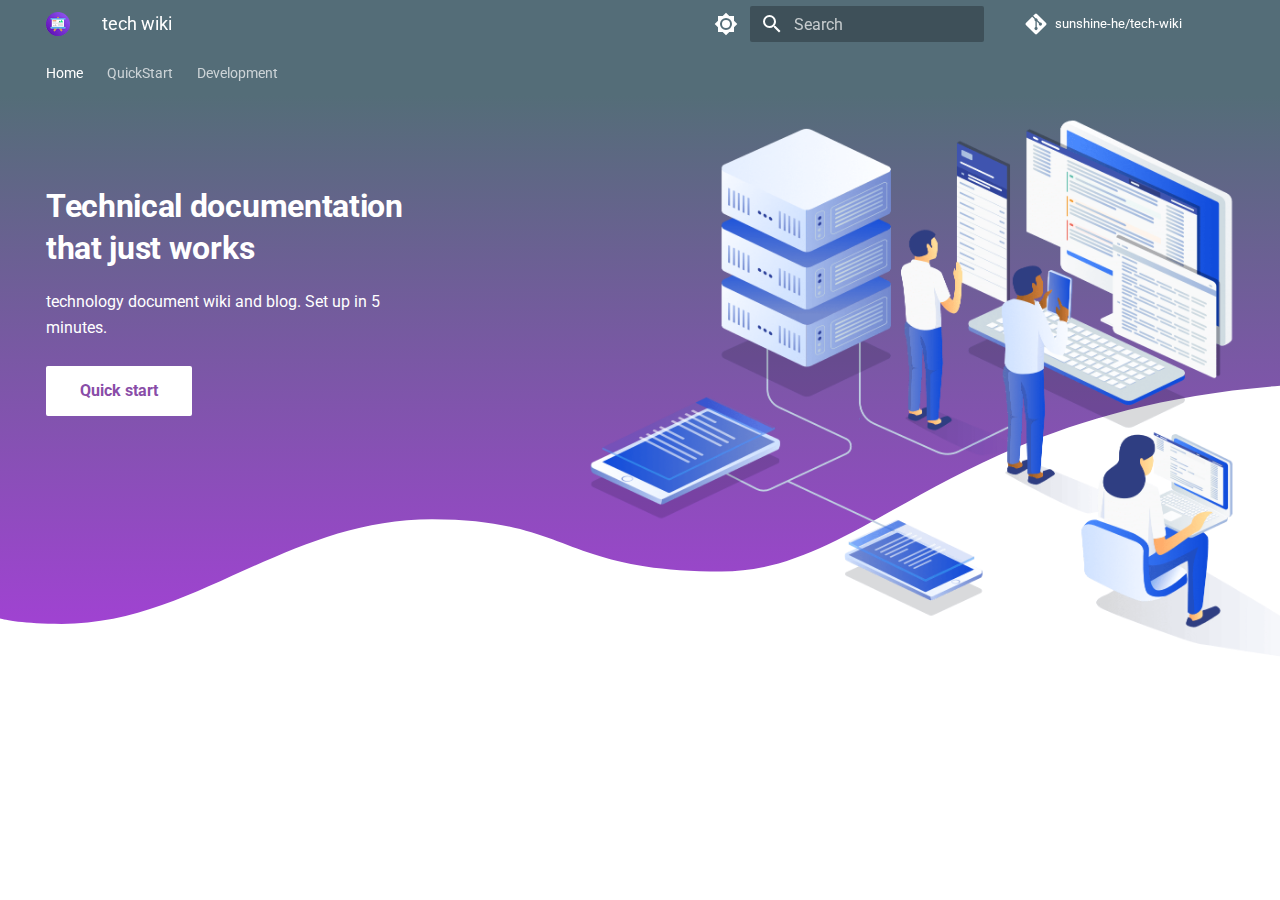
==== index.html @ c864f3ca "Deployed adc90e1 with MkDocs version: 1.5.3" ====
<!doctype html>
<html lang="en" class="no-js">
  <head>
    
      <meta charset="utf-8">
      <meta name="viewport" content="width=device-width,initial-scale=1">
      
        <meta name="description" content="technology document wiki and blog">
      
      
        <meta name="author" content="MarkLong">
      
      
      
      
        <link rel="next" href="quick_start/">
      
      
      <link rel="icon" href="img/favicon.png">
      <meta name="generator" content="mkdocs-1.5.3, mkdocs-material-9.5.1">
    
    
      
        <title>tech wiki - tech wiki</title>
      
    
    
      <link rel="stylesheet" href="assets/stylesheets/main.45e1311d.min.css">
      
        
        <link rel="stylesheet" href="assets/stylesheets/palette.06af60db.min.css">
      
      
  
  
    
    
  
    
    
  
    
    
  
    
    
  
    
    
  
    
    
  
    
    
  
    
    
  
    
    
  
    
    
  
    
    
  
    
    
  
  
  <style>:root{--md-admonition-icon--note:url('data:image/svg+xml;charset=utf-8,<svg xmlns="http://www.w3.org/2000/svg" viewBox="0 0 16 16"><path d="M1 7.775V2.75C1 1.784 1.784 1 2.75 1h5.025c.464 0 .91.184 1.238.513l6.25 6.25a1.75 1.75 0 0 1 0 2.474l-5.026 5.026a1.75 1.75 0 0 1-2.474 0l-6.25-6.25A1.752 1.752 0 0 1 1 7.775Zm1.5 0c0 .066.026.13.073.177l6.25 6.25a.25.25 0 0 0 .354 0l5.025-5.025a.25.25 0 0 0 0-.354l-6.25-6.25a.25.25 0 0 0-.177-.073H2.75a.25.25 0 0 0-.25.25ZM6 5a1 1 0 1 1 0 2 1 1 0 0 1 0-2Z"/></svg>');--md-admonition-icon--abstract:url('data:image/svg+xml;charset=utf-8,<svg xmlns="http://www.w3.org/2000/svg" viewBox="0 0 16 16"><path d="M2.5 1.75v11.5c0 .138.112.25.25.25h3.17a.75.75 0 0 1 0 1.5H2.75A1.75 1.75 0 0 1 1 13.25V1.75C1 .784 1.784 0 2.75 0h8.5C12.216 0 13 .784 13 1.75v7.736a.75.75 0 0 1-1.5 0V1.75a.25.25 0 0 0-.25-.25h-8.5a.25.25 0 0 0-.25.25Zm13.274 9.537v-.001l-4.557 4.45a.75.75 0 0 1-1.055-.008l-1.943-1.95a.75.75 0 0 1 1.062-1.058l1.419 1.425 4.026-3.932a.75.75 0 1 1 1.048 1.074ZM4.75 4h4.5a.75.75 0 0 1 0 1.5h-4.5a.75.75 0 0 1 0-1.5ZM4 7.75A.75.75 0 0 1 4.75 7h2a.75.75 0 0 1 0 1.5h-2A.75.75 0 0 1 4 7.75Z"/></svg>');--md-admonition-icon--info:url('data:image/svg+xml;charset=utf-8,<svg xmlns="http://www.w3.org/2000/svg" viewBox="0 0 16 16"><path d="M0 8a8 8 0 1 1 16 0A8 8 0 0 1 0 8Zm8-6.5a6.5 6.5 0 1 0 0 13 6.5 6.5 0 0 0 0-13ZM6.5 7.75A.75.75 0 0 1 7.25 7h1a.75.75 0 0 1 .75.75v2.75h.25a.75.75 0 0 1 0 1.5h-2a.75.75 0 0 1 0-1.5h.25v-2h-.25a.75.75 0 0 1-.75-.75ZM8 6a1 1 0 1 1 0-2 1 1 0 0 1 0 2Z"/></svg>');--md-admonition-icon--tip:url('data:image/svg+xml;charset=utf-8,<svg xmlns="http://www.w3.org/2000/svg" viewBox="0 0 16 16"><path d="M3.499.75a.75.75 0 0 1 1.5 0v.996C5.9 2.903 6.793 3.65 7.662 4.376l.24.202c-.036-.694.055-1.422.426-2.163C9.1.873 10.794-.045 12.622.26 14.408.558 16 1.94 16 4.25c0 1.278-.954 2.575-2.44 2.734l.146.508.065.22c.203.701.412 1.455.476 2.226.142 1.707-.4 3.03-1.487 3.898C11.714 14.671 10.27 15 8.75 15h-6a.75.75 0 0 1 0-1.5h1.376a4.484 4.484 0 0 1-.563-1.191 3.835 3.835 0 0 1-.05-2.063 4.647 4.647 0 0 1-2.025-.293.75.75 0 0 1 .525-1.406c1.357.507 2.376-.006 2.698-.318l.009-.01a.747.747 0 0 1 1.06 0 .748.748 0 0 1-.012 1.074c-.912.92-.992 1.835-.768 2.586.221.74.745 1.337 1.196 1.621H8.75c1.343 0 2.398-.296 3.074-.836.635-.507 1.036-1.31.928-2.602-.05-.603-.216-1.224-.422-1.93l-.064-.221c-.12-.407-.246-.84-.353-1.29a2.425 2.425 0 0 1-.507-.441 3.075 3.075 0 0 1-.633-1.248.75.75 0 0 1 1.455-.364c.046.185.144.436.31.627.146.168.353.305.712.305.738 0 1.25-.615 1.25-1.25 0-1.47-.95-2.315-2.123-2.51-1.172-.196-2.227.387-2.706 1.345-.46.92-.27 1.774.019 3.062l.042.19a.884.884 0 0 1 .01.05c.348.443.666.949.94 1.553a.75.75 0 1 1-1.365.62c-.553-1.217-1.32-1.94-2.3-2.768L6.7 5.527c-.814-.68-1.75-1.462-2.692-2.619a3.737 3.737 0 0 0-1.023.88c-.406.495-.663 1.036-.722 1.508.116.122.306.21.591.239.388.038.797-.06 1.032-.19a.75.75 0 0 1 .728 1.31c-.515.287-1.23.439-1.906.373-.682-.067-1.473-.38-1.879-1.193L.75 5.677V5.5c0-.984.48-1.94 1.077-2.664.46-.559 1.05-1.055 1.673-1.353V.75Z"/></svg>');--md-admonition-icon--success:url('data:image/svg+xml;charset=utf-8,<svg xmlns="http://www.w3.org/2000/svg" viewBox="0 0 16 16"><path d="M13.78 4.22a.75.75 0 0 1 0 1.06l-7.25 7.25a.75.75 0 0 1-1.06 0L2.22 9.28a.751.751 0 0 1 .018-1.042.751.751 0 0 1 1.042-.018L6 10.94l6.72-6.72a.75.75 0 0 1 1.06 0Z"/></svg>');--md-admonition-icon--question:url('data:image/svg+xml;charset=utf-8,<svg xmlns="http://www.w3.org/2000/svg" viewBox="0 0 16 16"><path d="M0 8a8 8 0 1 1 16 0A8 8 0 0 1 0 8Zm8-6.5a6.5 6.5 0 1 0 0 13 6.5 6.5 0 0 0 0-13ZM6.92 6.085h.001a.749.749 0 1 1-1.342-.67c.169-.339.436-.701.849-.977C6.845 4.16 7.369 4 8 4a2.756 2.756 0 0 1 1.637.525c.503.377.863.965.863 1.725 0 .448-.115.83-.329 1.15-.205.307-.47.513-.692.662-.109.072-.22.138-.313.195l-.006.004a6.24 6.24 0 0 0-.26.16.952.952 0 0 0-.276.245.75.75 0 0 1-1.248-.832c.184-.264.42-.489.692-.661.103-.067.207-.132.313-.195l.007-.004c.1-.061.182-.11.258-.161a.969.969 0 0 0 .277-.245C8.96 6.514 9 6.427 9 6.25a.612.612 0 0 0-.262-.525A1.27 1.27 0 0 0 8 5.5c-.369 0-.595.09-.74.187a1.01 1.01 0 0 0-.34.398ZM9 11a1 1 0 1 1-2 0 1 1 0 0 1 2 0Z"/></svg>');--md-admonition-icon--warning:url('data:image/svg+xml;charset=utf-8,<svg xmlns="http://www.w3.org/2000/svg" viewBox="0 0 16 16"><path d="M6.457 1.047c.659-1.234 2.427-1.234 3.086 0l6.082 11.378A1.75 1.75 0 0 1 14.082 15H1.918a1.75 1.75 0 0 1-1.543-2.575Zm1.763.707a.25.25 0 0 0-.44 0L1.698 13.132a.25.25 0 0 0 .22.368h12.164a.25.25 0 0 0 .22-.368Zm.53 3.996v2.5a.75.75 0 0 1-1.5 0v-2.5a.75.75 0 0 1 1.5 0ZM9 11a1 1 0 1 1-2 0 1 1 0 0 1 2 0Z"/></svg>');--md-admonition-icon--failure:url('data:image/svg+xml;charset=utf-8,<svg xmlns="http://www.w3.org/2000/svg" viewBox="0 0 16 16"><path d="M2.344 2.343h-.001a8 8 0 0 1 11.314 11.314A8.002 8.002 0 0 1 .234 10.089a8 8 0 0 1 2.11-7.746Zm1.06 10.253a6.5 6.5 0 1 0 9.108-9.275 6.5 6.5 0 0 0-9.108 9.275ZM6.03 4.97 8 6.94l1.97-1.97a.749.749 0 0 1 1.275.326.749.749 0 0 1-.215.734L9.06 8l1.97 1.97a.749.749 0 0 1-.326 1.275.749.749 0 0 1-.734-.215L8 9.06l-1.97 1.97a.749.749 0 0 1-1.275-.326.749.749 0 0 1 .215-.734L6.94 8 4.97 6.03a.751.751 0 0 1 .018-1.042.751.751 0 0 1 1.042-.018Z"/></svg>');--md-admonition-icon--danger:url('data:image/svg+xml;charset=utf-8,<svg xmlns="http://www.w3.org/2000/svg" viewBox="0 0 16 16"><path d="M9.504.43a1.516 1.516 0 0 1 2.437 1.713L10.415 5.5h2.123c1.57 0 2.346 1.909 1.22 3.004l-7.34 7.142a1.249 1.249 0 0 1-.871.354h-.302a1.25 1.25 0 0 1-1.157-1.723L5.633 10.5H3.462c-1.57 0-2.346-1.909-1.22-3.004L9.503.429Zm1.047 1.074L3.286 8.571A.25.25 0 0 0 3.462 9H6.75a.75.75 0 0 1 .694 1.034l-1.713 4.188 6.982-6.793A.25.25 0 0 0 12.538 7H9.25a.75.75 0 0 1-.683-1.06l2.008-4.418.003-.006a.036.036 0 0 0-.004-.009l-.006-.006-.008-.001c-.003 0-.006.002-.009.004Z"/></svg>');--md-admonition-icon--bug:url('data:image/svg+xml;charset=utf-8,<svg xmlns="http://www.w3.org/2000/svg" viewBox="0 0 16 16"><path d="M4.72.22a.75.75 0 0 1 1.06 0l1 .999a3.488 3.488 0 0 1 2.441 0l.999-1a.748.748 0 0 1 1.265.332.75.75 0 0 1-.205.729l-.775.776c.616.63.995 1.493.995 2.444v.327c0 .1-.009.197-.025.292.408.14.764.392 1.029.722l1.968-.787a.75.75 0 0 1 .556 1.392L13 7.258V9h2.25a.75.75 0 0 1 0 1.5H13v.5c0 .409-.049.806-.141 1.186l2.17.868a.75.75 0 0 1-.557 1.392l-2.184-.873A4.997 4.997 0 0 1 8 16a4.997 4.997 0 0 1-4.288-2.427l-2.183.873a.75.75 0 0 1-.558-1.392l2.17-.868A5.036 5.036 0 0 1 3 11v-.5H.75a.75.75 0 0 1 0-1.5H3V7.258L.971 6.446a.75.75 0 0 1 .558-1.392l1.967.787c.265-.33.62-.583 1.03-.722a1.677 1.677 0 0 1-.026-.292V4.5c0-.951.38-1.814.995-2.444L4.72 1.28a.75.75 0 0 1 0-1.06Zm.53 6.28a.75.75 0 0 0-.75.75V11a3.5 3.5 0 1 0 7 0V7.25a.75.75 0 0 0-.75-.75ZM6.173 5h3.654A.172.172 0 0 0 10 4.827V4.5a2 2 0 1 0-4 0v.327c0 .096.077.173.173.173Z"/></svg>');--md-admonition-icon--example:url('data:image/svg+xml;charset=utf-8,<svg xmlns="http://www.w3.org/2000/svg" viewBox="0 0 16 16"><path d="M5 5.782V2.5h-.25a.75.75 0 0 1 0-1.5h6.5a.75.75 0 0 1 0 1.5H11v3.282l3.666 5.76C15.619 13.04 14.543 15 12.767 15H3.233c-1.776 0-2.852-1.96-1.899-3.458Zm-2.4 6.565a.75.75 0 0 0 .633 1.153h9.534a.75.75 0 0 0 .633-1.153L12.225 10.5h-8.45ZM9.5 2.5h-3V6c0 .143-.04.283-.117.403L4.73 9h6.54L9.617 6.403A.746.746 0 0 1 9.5 6Z"/></svg>');--md-admonition-icon--quote:url('data:image/svg+xml;charset=utf-8,<svg xmlns="http://www.w3.org/2000/svg" viewBox="0 0 16 16"><path d="M1.75 2.5h10.5a.75.75 0 0 1 0 1.5H1.75a.75.75 0 0 1 0-1.5Zm4 5h8.5a.75.75 0 0 1 0 1.5h-8.5a.75.75 0 0 1 0-1.5Zm0 5h8.5a.75.75 0 0 1 0 1.5h-8.5a.75.75 0 0 1 0-1.5ZM2.5 7.75v6a.75.75 0 0 1-1.5 0v-6a.75.75 0 0 1 1.5 0Z"/></svg>');}</style>



    
    
      
    
    
      
        
        
        <link rel="preconnect" href="https://fonts.gstatic.com" crossorigin>
        <link rel="stylesheet" href="https://fonts.googleapis.com/css?family=Roboto:300,300i,400,400i,700,700i%7CRoboto+Mono:400,400i,700,700i&display=fallback">
        <style>:root{--md-text-font:"Roboto";--md-code-font:"Roboto Mono"}</style>
      
    
    
      <link rel="stylesheet" href="stylesheets/extra.css">
    
      <link rel="stylesheet" href="stylesheets/typer.css">
    
      <link rel="stylesheet" href="stylesheets/termynal.css">
    
    <script>__md_scope=new URL(".",location),__md_hash=e=>[...e].reduce((e,_)=>(e<<5)-e+_.charCodeAt(0),0),__md_get=(e,_=localStorage,t=__md_scope)=>JSON.parse(_.getItem(t.pathname+"."+e)),__md_set=(e,_,t=localStorage,a=__md_scope)=>{try{t.setItem(a.pathname+"."+e,JSON.stringify(_))}catch(e){}}</script>
    
      

    
    
    
<link rel="stylesheet" href="assets/stylesheets/custom.00c04c01.min.css">

  </head>
  
  
    
    
      
    
    
    
    
    <body dir="ltr" data-md-color-scheme="default" data-md-color-primary="blue-grey" data-md-color-accent="cyan">
  
    
    <input class="md-toggle" data-md-toggle="drawer" type="checkbox" id="__drawer" autocomplete="off">
    <input class="md-toggle" data-md-toggle="search" type="checkbox" id="__search" autocomplete="off">
    <label class="md-overlay" for="__drawer"></label>
    <div data-md-component="skip">
      
    </div>
    <div data-md-component="announce">
      
    </div>
    
    
      

  

<header class="md-header md-header--shadow md-header--lifted" data-md-component="header">
  <nav class="md-header__inner md-grid" aria-label="Header">
    <a href="." title="tech wiki" class="md-header__button md-logo" aria-label="tech wiki" data-md-component="logo">
      
  <img src="img/logo.png" alt="logo">

    </a>
    <label class="md-header__button md-icon" for="__drawer">
      
      <svg xmlns="http://www.w3.org/2000/svg" viewBox="0 0 24 24"><path d="M3 6h18v2H3V6m0 5h18v2H3v-2m0 5h18v2H3v-2Z"/></svg>
    </label>
    <div class="md-header__title" data-md-component="header-title">
      <div class="md-header__ellipsis">
        <div class="md-header__topic">
          <span class="md-ellipsis">
            tech wiki
          </span>
        </div>
        <div class="md-header__topic" data-md-component="header-topic">
          <span class="md-ellipsis">
            
              tech wiki
            
          </span>
        </div>
      </div>
    </div>
    
      
        <form class="md-header__option" data-md-component="palette">
  
    
    
    
    <input class="md-option" data-md-color-media="(prefers-color-scheme: light)" data-md-color-scheme="default" data-md-color-primary="blue-grey" data-md-color-accent="cyan"  aria-label="Switch to dark mode"  type="radio" name="__palette" id="__palette_0">
    
      <label class="md-header__button md-icon" title="Switch to dark mode" for="__palette_1" hidden>
        <svg xmlns="http://www.w3.org/2000/svg" viewBox="0 0 24 24"><path d="M12 8a4 4 0 0 0-4 4 4 4 0 0 0 4 4 4 4 0 0 0 4-4 4 4 0 0 0-4-4m0 10a6 6 0 0 1-6-6 6 6 0 0 1 6-6 6 6 0 0 1 6 6 6 6 0 0 1-6 6m8-9.31V4h-4.69L12 .69 8.69 4H4v4.69L.69 12 4 15.31V20h4.69L12 23.31 15.31 20H20v-4.69L23.31 12 20 8.69Z"/></svg>
      </label>
    
  
    
    
    
    <input class="md-option" data-md-color-media="(prefers-color-scheme: dark)" data-md-color-scheme="slate" data-md-color-primary="blue-grey" data-md-color-accent="cyan"  aria-label="Switch to light mode"  type="radio" name="__palette" id="__palette_1">
    
      <label class="md-header__button md-icon" title="Switch to light mode" for="__palette_0" hidden>
        <svg xmlns="http://www.w3.org/2000/svg" viewBox="0 0 24 24"><path d="M12 18c-.89 0-1.74-.2-2.5-.55C11.56 16.5 13 14.42 13 12c0-2.42-1.44-4.5-3.5-5.45C10.26 6.2 11.11 6 12 6a6 6 0 0 1 6 6 6 6 0 0 1-6 6m8-9.31V4h-4.69L12 .69 8.69 4H4v4.69L.69 12 4 15.31V20h4.69L12 23.31 15.31 20H20v-4.69L23.31 12 20 8.69Z"/></svg>
      </label>
    
  
</form>
      
    
    
      <script>var media,input,key,value,palette=__md_get("__palette");if(palette&&palette.color){"(prefers-color-scheme)"===palette.color.media&&(media=matchMedia("(prefers-color-scheme: light)"),input=document.querySelector(media.matches?"[data-md-color-media='(prefers-color-scheme: light)']":"[data-md-color-media='(prefers-color-scheme: dark)']"),palette.color.media=input.getAttribute("data-md-color-media"),palette.color.scheme=input.getAttribute("data-md-color-scheme"),palette.color.primary=input.getAttribute("data-md-color-primary"),palette.color.accent=input.getAttribute("data-md-color-accent"));for([key,value]of Object.entries(palette.color))document.body.setAttribute("data-md-color-"+key,value)}</script>
    
    
    
      <label class="md-header__button md-icon" for="__search">
        
        <svg xmlns="http://www.w3.org/2000/svg" viewBox="0 0 24 24"><path d="M9.5 3A6.5 6.5 0 0 1 16 9.5c0 1.61-.59 3.09-1.56 4.23l.27.27h.79l5 5-1.5 1.5-5-5v-.79l-.27-.27A6.516 6.516 0 0 1 9.5 16 6.5 6.5 0 0 1 3 9.5 6.5 6.5 0 0 1 9.5 3m0 2C7 5 5 7 5 9.5S7 14 9.5 14 14 12 14 9.5 12 5 9.5 5Z"/></svg>
      </label>
      <div class="md-search" data-md-component="search" role="dialog">
  <label class="md-search__overlay" for="__search"></label>
  <div class="md-search__inner" role="search">
    <form class="md-search__form" name="search">
      <input type="text" class="md-search__input" name="query" aria-label="Search" placeholder="Search" autocapitalize="off" autocorrect="off" autocomplete="off" spellcheck="false" data-md-component="search-query" required>
      <label class="md-search__icon md-icon" for="__search">
        
        <svg xmlns="http://www.w3.org/2000/svg" viewBox="0 0 24 24"><path d="M9.5 3A6.5 6.5 0 0 1 16 9.5c0 1.61-.59 3.09-1.56 4.23l.27.27h.79l5 5-1.5 1.5-5-5v-.79l-.27-.27A6.516 6.516 0 0 1 9.5 16 6.5 6.5 0 0 1 3 9.5 6.5 6.5 0 0 1 9.5 3m0 2C7 5 5 7 5 9.5S7 14 9.5 14 14 12 14 9.5 12 5 9.5 5Z"/></svg>
        
        <svg xmlns="http://www.w3.org/2000/svg" viewBox="0 0 320 512"><!--! Font Awesome Free 6.5.1 by @fontawesome - https://fontawesome.com License - https://fontawesome.com/license/free (Icons: CC BY 4.0, Fonts: SIL OFL 1.1, Code: MIT License) Copyright 2023 Fonticons, Inc.--><path d="M41.4 233.4c-12.5 12.5-12.5 32.8 0 45.3l160 160c12.5 12.5 32.8 12.5 45.3 0s12.5-32.8 0-45.3L109.3 256l137.3-137.4c12.5-12.5 12.5-32.8 0-45.3s-32.8-12.5-45.3 0l-160 160z"/></svg>
      </label>
      <nav class="md-search__options" aria-label="Search">
        
        <button type="reset" class="md-search__icon md-icon" title="Clear" aria-label="Clear" tabindex="-1">
          
          <svg xmlns="http://www.w3.org/2000/svg" viewBox="0 0 24 24"><path d="M19 6.41 17.59 5 12 10.59 6.41 5 5 6.41 10.59 12 5 17.59 6.41 19 12 13.41 17.59 19 19 17.59 13.41 12 19 6.41Z"/></svg>
        </button>
      </nav>
      
        <div class="md-search__suggest" data-md-component="search-suggest"></div>
      
    </form>
    <div class="md-search__output">
      <div class="md-search__scrollwrap" data-md-scrollfix>
        <div class="md-search-result" data-md-component="search-result">
          <div class="md-search-result__meta">
            Initializing search
          </div>
          <ol class="md-search-result__list" role="presentation"></ol>
        </div>
      </div>
    </div>
  </div>
</div>
    
    
      <div class="md-header__source">
        <a href="https://github.com/sunshine-he/tech-wiki" title="Go to repository" class="md-source" data-md-component="source">
  <div class="md-source__icon md-icon">
    
    <svg xmlns="http://www.w3.org/2000/svg" viewBox="0 0 448 512"><!--! Font Awesome Free 6.5.1 by @fontawesome - https://fontawesome.com License - https://fontawesome.com/license/free (Icons: CC BY 4.0, Fonts: SIL OFL 1.1, Code: MIT License) Copyright 2023 Fonticons, Inc.--><path d="M439.55 236.05 244 40.45a28.87 28.87 0 0 0-40.81 0l-40.66 40.63 51.52 51.52c27.06-9.14 52.68 16.77 43.39 43.68l49.66 49.66c34.23-11.8 61.18 31 35.47 56.69-26.49 26.49-70.21-2.87-56-37.34L240.22 199v121.85c25.3 12.54 22.26 41.85 9.08 55a34.34 34.34 0 0 1-48.55 0c-17.57-17.6-11.07-46.91 11.25-56v-123c-20.8-8.51-24.6-30.74-18.64-45L142.57 101 8.45 235.14a28.86 28.86 0 0 0 0 40.81l195.61 195.6a28.86 28.86 0 0 0 40.8 0l194.69-194.69a28.86 28.86 0 0 0 0-40.81z"/></svg>
  </div>
  <div class="md-source__repository">
    sunshine-he/tech-wiki
  </div>
</a>
      </div>
    
  </nav>
  
    
      
<nav class="md-tabs" aria-label="Tabs" data-md-component="tabs">
  <div class="md-grid">
    <ul class="md-tabs__list">
      
        
  
  
    
  
  
    <li class="md-tabs__item md-tabs__item--active">
      <a href="." class="md-tabs__link">
        
  
    
  
  Home

      </a>
    </li>
  

      
        
  
  
  
    <li class="md-tabs__item">
      <a href="quick_start/" class="md-tabs__link">
        
  
    
  
  QuickStart

      </a>
    </li>
  

      
        
  
  
  
    
    
      <li class="md-tabs__item">
        <a href="software/console_install_effect/" class="md-tabs__link">
          
  
  Development

        </a>
      </li>
    
  

      
    </ul>
  </div>
</nav>
    
  
</header>
    
    <div class="md-container" data-md-component="container">
      
      

        
      
<style>
  .md-header {
    position: initial
  }

  .md-main__inner {
    margin: 0
  }

  .md-content {
    display: none
  }

  @media screen and (min-width:60em) {
    .md-sidebar--secondary {
      display: none
    }
  }

  @media screen and (min-width:76.25em) {
    .md-sidebar--primary {
      display: none
    }
  }
</style>
<section class="mdx-container">
  <div class="md-grid md-typeset">
    <div class="mdx-hero">
      <div class="mdx-hero__image">
        <img src="assets/images/illustration.png" alt="" width="1659" height="1200" draggable="false">
      </div>
      <div class="mdx-hero__content">
        <h1>Technical documentation that just works</h1>
        <p>technology document wiki and blog. Set up in 5 minutes.</p>
        <a href="quick_start/" title="QuickStart"
          class="md-button md-button--primary">
          Quick start
        </a>
        <!-- <a href="#everything-you-would-expect" title="everything-you-would-expect" class="md-button">
          Learn more
        </a> -->
      </div>
    </div>
  </div>

</section>

      <main class="md-main" data-md-component="main">
        <div class="md-main__inner md-grid">
          
            
              
              <div class="md-sidebar md-sidebar--primary" data-md-component="sidebar" data-md-type="navigation" >
                <div class="md-sidebar__scrollwrap">
                  <div class="md-sidebar__inner">
                    


  


<nav class="md-nav md-nav--primary md-nav--lifted" aria-label="Navigation" data-md-level="0">
  <label class="md-nav__title" for="__drawer">
    <a href="." title="tech wiki" class="md-nav__button md-logo" aria-label="tech wiki" data-md-component="logo">
      
  <img src="img/logo.png" alt="logo">

    </a>
    tech wiki
  </label>
  
    <div class="md-nav__source">
      <a href="https://github.com/sunshine-he/tech-wiki" title="Go to repository" class="md-source" data-md-component="source">
  <div class="md-source__icon md-icon">
    
    <svg xmlns="http://www.w3.org/2000/svg" viewBox="0 0 448 512"><!--! Font Awesome Free 6.5.1 by @fontawesome - https://fontawesome.com License - https://fontawesome.com/license/free (Icons: CC BY 4.0, Fonts: SIL OFL 1.1, Code: MIT License) Copyright 2023 Fonticons, Inc.--><path d="M439.55 236.05 244 40.45a28.87 28.87 0 0 0-40.81 0l-40.66 40.63 51.52 51.52c27.06-9.14 52.68 16.77 43.39 43.68l49.66 49.66c34.23-11.8 61.18 31 35.47 56.69-26.49 26.49-70.21-2.87-56-37.34L240.22 199v121.85c25.3 12.54 22.26 41.85 9.08 55a34.34 34.34 0 0 1-48.55 0c-17.57-17.6-11.07-46.91 11.25-56v-123c-20.8-8.51-24.6-30.74-18.64-45L142.57 101 8.45 235.14a28.86 28.86 0 0 0 0 40.81l195.61 195.6a28.86 28.86 0 0 0 40.8 0l194.69-194.69a28.86 28.86 0 0 0 0-40.81z"/></svg>
  </div>
  <div class="md-source__repository">
    sunshine-he/tech-wiki
  </div>
</a>
    </div>
  
  <ul class="md-nav__list" data-md-scrollfix>
    
      
      
  
  
    
  
  
  
    <li class="md-nav__item md-nav__item--active">
      
      <input class="md-nav__toggle md-toggle" type="checkbox" id="__toc">
      
      
      
      <a href="." class="md-nav__link md-nav__link--active">
        
  
  <span class="md-ellipsis">
    Home
  </span>
  

      </a>
      
    </li>
  

    
      
      
  
  
  
  
    <li class="md-nav__item">
      <a href="quick_start/" class="md-nav__link">
        
  
  <span class="md-ellipsis">
    QuickStart
  </span>
  

      </a>
    </li>
  

    
      
      
  
  
  
  
    
    
    
    
    
      
      
    
    <li class="md-nav__item md-nav__item--section md-nav__item--nested">
      
        
        
        
          
        
        <input class="md-nav__toggle md-toggle md-toggle--indeterminate" type="checkbox" id="__nav_3" >
        
          
          <label class="md-nav__link" for="__nav_3" id="__nav_3_label" tabindex="">
            
  
  <span class="md-ellipsis">
    Development
  </span>
  

            <span class="md-nav__icon md-icon"></span>
          </label>
        
        <nav class="md-nav" data-md-level="1" aria-labelledby="__nav_3_label" aria-expanded="false">
          <label class="md-nav__title" for="__nav_3">
            <span class="md-nav__icon md-icon"></span>
            Development
          </label>
          <ul class="md-nav__list" data-md-scrollfix>
            
              
                
  
  
  
  
    <li class="md-nav__item">
      <a href="software/console_install_effect/" class="md-nav__link">
        
  
  <span class="md-ellipsis">
    Installation
  </span>
  

      </a>
    </li>
  

              
            
          </ul>
        </nav>
      
    </li>
  

    
  </ul>
</nav>
                  </div>
                </div>
              </div>
            
            
              
              <div class="md-sidebar md-sidebar--secondary" data-md-component="sidebar" data-md-type="toc" >
                <div class="md-sidebar__scrollwrap">
                  <div class="md-sidebar__inner">
                    

<nav class="md-nav md-nav--secondary" aria-label="Table of contents">
  
  
  
  
</nav>
                  </div>
                </div>
              </div>
            
          
          
            <div class="md-content" data-md-component="content">
              <article class="md-content__inner md-typeset">
                

<h1>content</h1>

              </article>
            </div>
          
          
<script>var target=document.getElementById(location.hash.slice(1));target&&target.name&&(target.checked=target.name.startsWith("__tabbed_"))</script>
        </div>
        
          <button type="button" class="md-top md-icon" data-md-component="top" hidden>
  
  <svg xmlns="http://www.w3.org/2000/svg" viewBox="0 0 24 24"><path d="M13 20h-2V8l-5.5 5.5-1.42-1.42L12 4.16l7.92 7.92-1.42 1.42L13 8v12Z"/></svg>
  Back to top
</button>
        
      </main>
      
    </div>
    <div class="md-dialog" data-md-component="dialog">
      <div class="md-dialog__inner md-typeset"></div>
    </div>
    
    
    <script id="__config" type="application/json">{"base": ".", "features": ["navigation.tabs", "navigation.tabs.sticky", "navigation.top", "navigation.footer", "navigation.sections", "navigation.path", "navigation.expand", "navigation.tracking", "toc.follow", "content.code.copy", "content.code.select", "content.code.annotate", "search.suggest", "search.highlight"], "search": "assets/javascripts/workers/search.f886a092.min.js", "translations": {"clipboard.copied": "Copied to clipboard", "clipboard.copy": "Copy to clipboard", "search.result.more.one": "1 more on this page", "search.result.more.other": "# more on this page", "search.result.none": "No matching documents", "search.result.one": "1 matching document", "search.result.other": "# matching documents", "search.result.placeholder": "Type to start searching", "search.result.term.missing": "Missing", "select.version": "Select version"}}</script>
    
    
      <script src="assets/javascripts/bundle.d7c377c4.min.js"></script>
      
        <script src="javascripts/extra.js"></script>
      
        <script src="javascripts/termynal.js"></script>
      
        <script src="javascripts/typer.js"></script>
      
    
  </body>
</html>
---- assets/stylesheets/main.45e1311d.min.css ----
@charset "UTF-8";html{-webkit-text-size-adjust:none;-moz-text-size-adjust:none;text-size-adjust:none;box-sizing:border-box}*,:after,:before{box-sizing:inherit}@media (prefers-reduced-motion){*,:after,:before{transition:none!important}}body{margin:0}a,button,input,label{-webkit-tap-highlight-color:transparent}a{color:inherit;text-decoration:none}hr{border:0;box-sizing:initial;display:block;height:.05rem;overflow:visible;padding:0}small{font-size:80%}sub,sup{line-height:1em}img{border-style:none}table{border-collapse:initial;border-spacing:0}td,th{font-weight:400;vertical-align:top}button{background:#0000;border:0;font-family:inherit;font-size:inherit;margin:0;padding:0}input{border:0;outline:none}:root{--md-primary-fg-color:#4051b5;--md-primary-fg-color--light:#5d6cc0;--md-primary-fg-color--dark:#303fa1;--md-primary-bg-color:#fff;--md-primary-bg-color--light:#ffffffb3;--md-accent-fg-color:#526cfe;--md-accent-fg-color--transparent:#526cfe1a;--md-accent-bg-color:#fff;--md-accent-bg-color--light:#ffffffb3}[data-md-color-scheme=default]{color-scheme:light}[data-md-color-scheme=default] img[src$="#gh-dark-mode-only"],[data-md-color-scheme=default] img[src$="#only-dark"]{display:none}:root,[data-md-color-scheme=default]{--md-hue:225deg;--md-default-fg-color:#000000de;--md-default-fg-color--light:#0000008a;--md-default-fg-color--lighter:#00000052;--md-default-fg-color--lightest:#00000012;--md-default-bg-color:#fff;--md-default-bg-color--light:#ffffffb3;--md-default-bg-color--lighter:#ffffff4d;--md-default-bg-color--lightest:#ffffff1f;--md-code-fg-color:#36464e;--md-code-bg-color:#f5f5f5;--md-code-hl-color:#4287ff;--md-code-hl-color--light:#4287ff1a;--md-code-hl-number-color:#d52a2a;--md-code-hl-special-color:#db1457;--md-code-hl-function-color:#a846b9;--md-code-hl-constant-color:#6e59d9;--md-code-hl-keyword-color:#3f6ec6;--md-code-hl-string-color:#1c7d4d;--md-code-hl-name-color:var(--md-code-fg-color);--md-code-hl-operator-color:var(--md-default-fg-color--light);--md-code-hl-punctuation-color:var(--md-default-fg-color--light);--md-code-hl-comment-color:var(--md-default-fg-color--light);--md-code-hl-generic-color:var(--md-default-fg-color--light);--md-code-hl-variable-color:var(--md-default-fg-color--light);--md-typeset-color:var(--md-default-fg-color);--md-typeset-a-color:var(--md-primary-fg-color);--md-typeset-del-color:#f5503d26;--md-typeset-ins-color:#0bd57026;--md-typeset-kbd-color:#fafafa;--md-typeset-kbd-accent-color:#fff;--md-typeset-kbd-border-color:#b8b8b8;--md-typeset-mark-color:#ffff0080;--md-typeset-table-color:#0000001f;--md-typeset-table-color--light:rgba(0,0,0,.035);--md-admonition-fg-color:var(--md-default-fg-color);--md-admonition-bg-color:var(--md-default-bg-color);--md-warning-fg-color:#000000de;--md-warning-bg-color:#ff9;--md-footer-fg-color:#fff;--md-footer-fg-color--light:#ffffffb3;--md-footer-fg-color--lighter:#ffffff73;--md-footer-bg-color:#000000de;--md-footer-bg-color--dark:#00000052;--md-shadow-z1:0 0.2rem 0.5rem #0000000d,0 0 0.05rem #0000001a;--md-shadow-z2:0 0.2rem 0.5rem #0000001a,0 0 0.05rem #00000040;--md-shadow-z3:0 0.2rem 0.5rem #0003,0 0 0.05rem #00000059}.md-icon svg{fill:currentcolor;display:block;height:1.2rem;width:1.2rem}body{-webkit-font-smoothing:antialiased;-moz-osx-font-smoothing:grayscale;--md-text-font-family:var(--md-text-font,_),-apple-system,BlinkMacSystemFont,Helvetica,Arial,sans-serif;--md-code-font-family:var(--md-code-font,_),SFMono-Regular,Consolas,Menlo,monospace}aside,body,input{font-feature-settings:"kern","liga";color:var(--md-typeset-color);font-family:var(--md-text-font-family)}code,kbd,pre{font-feature-settings:"kern";font-family:var(--md-code-font-family)}:root{--md-typeset-table-sort-icon:url('data:image/svg+xml;charset=utf-8,<svg xmlns="http://www.w3.org/2000/svg" viewBox="0 0 24 24"><path d="m18 21-4-4h3V7h-3l4-4 4 4h-3v10h3M2 19v-2h10v2M2 13v-2h7v2M2 7V5h4v2H2Z"/></svg>');--md-typeset-table-sort-icon--asc:url('data:image/svg+xml;charset=utf-8,<svg xmlns="http://www.w3.org/2000/svg" viewBox="0 0 24 24"><path d="M19 17h3l-4 4-4-4h3V3h2M2 17h10v2H2M6 5v2H2V5m0 6h7v2H2v-2Z"/></svg>');--md-typeset-table-sort-icon--desc:url('data:image/svg+xml;charset=utf-8,<svg xmlns="http://www.w3.org/2000/svg" viewBox="0 0 24 24"><path d="M19 7h3l-4-4-4 4h3v14h2M2 17h10v2H2M6 5v2H2V5m0 6h7v2H2v-2Z"/></svg>')}.md-typeset{-webkit-print-color-adjust:exact;color-adjust:exact;font-size:.8rem;line-height:1.6}@media print{.md-typeset{font-size:.68rem}}.md-typeset blockquote,.md-typeset dl,.md-typeset figure,.md-typeset ol,.md-typeset pre,.md-typeset ul{margin-bottom:1em;margin-top:1em}.md-typeset h1{color:var(--md-default-fg-color--light);font-size:2em;line-height:1.3;margin:0 0 1.25em}.md-typeset h1,.md-typeset h2{font-weight:300;letter-spacing:-.01em}.md-typeset h2{font-size:1.5625em;line-height:1.4;margin:1.6em 0 .64em}.md-typeset h3{font-size:1.25em;font-weight:400;letter-spacing:-.01em;line-height:1.5;margin:1.6em 0 .8em}.md-typeset h2+h3{margin-top:.8em}.md-typeset h4{font-weight:700;letter-spacing:-.01em;margin:1em 0}.md-typeset h5,.md-typeset h6{color:var(--md-default-fg-color--light);font-size:.8em;font-weight:700;letter-spacing:-.01em;margin:1.25em 0}.md-typeset h5{text-transform:uppercase}.md-typeset hr{border-bottom:.05rem solid var(--md-default-fg-color--lightest);display:flow-root;margin:1.5em 0}.md-typeset a{color:var(--md-typeset-a-color);word-break:break-word}.md-typeset a,.md-typeset a:before{transition:color 125ms}.md-typeset a:focus,.md-typeset a:hover{color:var(--md-accent-fg-color)}.md-typeset a:focus code,.md-typeset a:hover code{background-color:var(--md-accent-fg-color--transparent)}.md-typeset a code{color:currentcolor;transition:background-color 125ms}.md-typeset a.focus-visible{outline-color:var(--md-accent-fg-color);outline-offset:.2rem}.md-typeset code,.md-typeset kbd,.md-typeset pre{color:var(--md-code-fg-color);direction:ltr;font-variant-ligatures:none}@media print{.md-typeset code,.md-typeset kbd,.md-typeset pre{white-space:pre-wrap}}.md-typeset code{background-color:var(--md-code-bg-color);border-radius:.1rem;-webkit-box-decoration-break:clone;box-decoration-break:clone;font-size:.85em;padding:0 .2941176471em;word-break:break-word}.md-typeset code:not(.focus-visible){-webkit-tap-highlight-color:transparent;outline:none}.md-typeset pre{display:flow-root;line-height:1.4;position:relative}.md-typeset pre>code{-webkit-box-decoration-break:slice;box-decoration-break:slice;box-shadow:none;display:block;margin:0;outline-color:var(--md-accent-fg-color);overflow:auto;padding:.7720588235em 1.1764705882em;scrollbar-color:var(--md-default-fg-color--lighter) #0000;scrollbar-width:thin;touch-action:auto;word-break:normal}.md-typeset pre>code:hover{scrollbar-color:var(--md-accent-fg-color) #0000}.md-typeset pre>code::-webkit-scrollbar{height:.2rem;width:.2rem}.md-typeset pre>code::-webkit-scrollbar-thumb{background-color:var(--md-default-fg-color--lighter)}.md-typeset pre>code::-webkit-scrollbar-thumb:hover{background-color:var(--md-accent-fg-color)}.md-typeset kbd{background-color:var(--md-typeset-kbd-color);border-radius:.1rem;box-shadow:0 .1rem 0 .05rem var(--md-typeset-kbd-border-color),0 .1rem 0 var(--md-typeset-kbd-border-color),0 -.1rem .2rem var(--md-typeset-kbd-accent-color) inset;color:var(--md-default-fg-color);display:inline-block;font-size:.75em;padding:0 .6666666667em;vertical-align:text-top;word-break:break-word}.md-typeset mark{background-color:var(--md-typeset-mark-color);-webkit-box-decoration-break:clone;box-decoration-break:clone;color:inherit;word-break:break-word}.md-typeset abbr{border-bottom:.05rem dotted var(--md-default-fg-color--light);cursor:help;text-decoration:none}.md-typeset small{opacity:.75}[dir=ltr] .md-typeset sub,[dir=ltr] .md-typeset sup{margin-left:.078125em}[dir=rtl] .md-typeset sub,[dir=rtl] .md-typeset sup{margin-right:.078125em}[dir=ltr] .md-typeset blockquote{padding-left:.6rem}[dir=rtl] .md-typeset blockquote{padding-right:.6rem}[dir=ltr] .md-typeset blockquote{border-left:.2rem solid var(--md-default-fg-color--lighter)}[dir=rtl] .md-typeset blockquote{border-right:.2rem solid var(--md-default-fg-color--lighter)}.md-typeset blockquote{color:var(--md-default-fg-color--light);margin-left:0;margin-right:0}.md-typeset ul{list-style-type:disc}[dir=ltr] .md-typeset ol,[dir=ltr] .md-typeset ul{margin-left:.625em}[dir=rtl] .md-typeset ol,[dir=rtl] .md-typeset ul{margin-right:.625em}.md-typeset ol,.md-typeset ul{padding:0}.md-typeset ol:not([hidden]),.md-typeset ul:not([hidden]){display:flow-root}.md-typeset ol ol,.md-typeset ul ol{list-style-type:lower-alpha}.md-typeset ol ol ol,.md-typeset ul ol ol{list-style-type:lower-roman}[dir=ltr] .md-typeset ol li,[dir=ltr] .md-typeset ul li{margin-left:1.25em}[dir=rtl] .md-typeset ol li,[dir=rtl] .md-typeset ul li{margin-right:1.25em}.md-typeset ol li,.md-typeset ul li{margin-bottom:.5em}.md-typeset ol li blockquote,.md-typeset ol li p,.md-typeset ul li blockquote,.md-typeset ul li p{margin:.5em 0}.md-typeset ol li:last-child,.md-typeset ul li:last-child{margin-bottom:0}[dir=ltr] .md-typeset ol li ol,[dir=ltr] .md-typeset ol li ul,[dir=ltr] .md-typeset ul li ol,[dir=ltr] .md-typeset ul li ul{margin-left:.625em}[dir=rtl] .md-typeset ol li ol,[dir=rtl] .md-typeset ol li ul,[dir=rtl] .md-typeset ul li ol,[dir=rtl] .md-typeset ul li ul{margin-right:.625em}.md-typeset ol li ol,.md-typeset ol li ul,.md-typeset ul li ol,.md-typeset ul li ul{margin-bottom:.5em;margin-top:.5em}[dir=ltr] .md-typeset dd{margin-left:1.875em}[dir=rtl] .md-typeset dd{margin-right:1.875em}.md-typeset dd{margin-bottom:1.5em;margin-top:1em}.md-typeset img,.md-typeset svg,.md-typeset video{height:auto;max-width:100%}.md-typeset img[align=left]{margin:1em 1em 1em 0}.md-typeset img[align=right]{margin:1em 0 1em 1em}.md-typeset img[align]:only-child{margin-top:0}.md-typeset figure{display:flow-root;margin:1em auto;max-width:100%;text-align:center;width:-webkit-fit-content;width:-moz-fit-content;width:fit-content}.md-typeset figure img{display:block}.md-typeset figcaption{font-style:italic;margin:1em auto;max-width:24rem}.md-typeset iframe{max-width:100%}.md-typeset table:not([class]){background-color:var(--md-default-bg-color);border:.05rem solid var(--md-typeset-table-color);border-radius:.1rem;display:inline-block;font-size:.64rem;max-width:100%;overflow:auto;touch-action:auto}@media print{.md-typeset table:not([class]){display:table}}.md-typeset table:not([class])+*{margin-top:1.5em}.md-typeset table:not([class]) td>:first-child,.md-typeset table:not([class]) th>:first-child{margin-top:0}.md-typeset table:not([class]) td>:last-child,.md-typeset table:not([class]) th>:last-child{margin-bottom:0}.md-typeset table:not([class]) td:not([align]),.md-typeset table:not([class]) th:not([align]){text-align:left}[dir=rtl] .md-typeset table:not([class]) td:not([align]),[dir=rtl] .md-typeset table:not([class]) th:not([align]){text-align:right}.md-typeset table:not([class]) th{font-weight:700;min-width:5rem;padding:.9375em 1.25em;vertical-align:top}.md-typeset table:not([class]) td{border-top:.05rem solid var(--md-typeset-table-color);padding:.9375em 1.25em;vertical-align:top}.md-typeset table:not([class]) tbody tr{transition:background-color 125ms}.md-typeset table:not([class]) tbody tr:hover{background-color:var(--md-typeset-table-color--light);box-shadow:0 .05rem 0 var(--md-default-bg-color) inset}.md-typeset table:not([class]) a{word-break:normal}.md-typeset table th[role=columnheader]{cursor:pointer}[dir=ltr] .md-typeset table th[role=columnheader]:after{margin-left:.5em}[dir=rtl] .md-typeset table th[role=columnheader]:after{margin-right:.5em}.md-typeset table th[role=columnheader]:after{content:"";display:inline-block;height:1.2em;-webkit-mask-image:var(--md-typeset-table-sort-icon);mask-image:var(--md-typeset-table-sort-icon);-webkit-mask-repeat:no-repeat;mask-repeat:no-repeat;-webkit-mask-size:contain;mask-size:contain;transition:background-color 125ms;vertical-align:text-bottom;width:1.2em}.md-typeset table th[role=columnheader]:hover:after{background-color:var(--md-default-fg-color--lighter)}.md-typeset table th[role=columnheader][aria-sort=ascending]:after{background-color:var(--md-default-fg-color--light);-webkit-mask-image:var(--md-typeset-table-sort-icon--asc);mask-image:var(--md-typeset-table-sort-icon--asc)}.md-typeset table th[role=columnheader][aria-sort=descending]:after{background-color:var(--md-default-fg-color--light);-webkit-mask-image:var(--md-typeset-table-sort-icon--desc);mask-image:var(--md-typeset-table-sort-icon--desc)}.md-typeset__scrollwrap{margin:1em -.8rem;overflow-x:auto;touch-action:auto}.md-typeset__table{display:inline-block;margin-bottom:.5em;padding:0 .8rem}@media print{.md-typeset__table{display:block}}html .md-typeset__table table{display:table;margin:0;overflow:hidden;width:100%}@media screen and (max-width:44.984375em){.md-content__inner>pre{margin:1em -.8rem}.md-content__inner>pre code{border-radius:0}}.md-typeset .md-author{border-radius:100%;display:block;flex-shrink:0;height:1.6rem;overflow:hidden;position:relative;transition:color 125ms,transform 125ms;width:1.6rem}.md-typeset .md-author img{display:block}.md-typeset .md-author--more{background:var(--md-default-fg-color--lightest);color:var(--md-default-fg-color--lighter);font-size:.6rem;font-weight:700;line-height:1.6rem;text-align:center}.md-typeset .md-author--long{height:2.4rem;width:2.4rem}.md-typeset a.md-author{transform:scale(1)}.md-typeset a.md-author img{filter:grayscale(100%) opacity(75%);transition:filter 125ms}.md-typeset a.md-author:focus,.md-typeset a.md-author:hover{transform:scale(1.1);z-index:1}.md-typeset a.md-author:focus img,.md-typeset a.md-author:hover img{filter:grayscale(0)}.md-banner{background-color:var(--md-footer-bg-color);color:var(--md-footer-fg-color);overflow:auto}@media print{.md-banner{display:none}}.md-banner--warning{background-color:var(--md-warning-bg-color);color:var(--md-warning-fg-color)}.md-banner__inner{font-size:.7rem;margin:.6rem auto;padding:0 .8rem}[dir=ltr] .md-banner__button{float:right}[dir=rtl] .md-banner__button{float:left}.md-banner__button{color:inherit;cursor:pointer;transition:opacity .25s}.no-js .md-banner__button{display:none}.md-banner__button:hover{opacity:.7}html{font-size:125%;height:100%;overflow-x:hidden}@media screen and (min-width:100em){html{font-size:137.5%}}@media screen and (min-width:125em){html{font-size:150%}}body{background-color:var(--md-default-bg-color);display:flex;flex-direction:column;font-size:.5rem;min-height:100%;position:relative;width:100%}@media print{body{display:block}}@media screen and (max-width:59.984375em){body[data-md-scrolllock]{position:fixed}}.md-grid{margin-left:auto;margin-right:auto;max-width:61rem}.md-container{display:flex;flex-direction:column;flex-grow:1}@media print{.md-container{display:block}}.md-main{flex-grow:1}.md-main__inner{display:flex;height:100%;margin-top:1.5rem}.md-ellipsis{overflow:hidden;text-overflow:ellipsis}.md-toggle{display:none}.md-option{height:0;opacity:0;position:absolute;width:0}.md-option:checked+label:not([hidden]){display:block}.md-option.focus-visible+label{outline-color:var(--md-accent-fg-color);outline-style:auto}.md-skip{background-color:var(--md-default-fg-color);border-radius:.1rem;color:var(--md-default-bg-color);font-size:.64rem;margin:.5rem;opacity:0;outline-color:var(--md-accent-fg-color);padding:.3rem .5rem;position:fixed;transform:translateY(.4rem);z-index:-1}.md-skip:focus{opacity:1;transform:translateY(0);transition:transform .25s cubic-bezier(.4,0,.2,1),opacity 175ms 75ms;z-index:10}@page{margin:25mm}:root{--md-clipboard-icon:url('data:image/svg+xml;charset=utf-8,<svg xmlns="http://www.w3.org/2000/svg" viewBox="0 0 24 24"><path d="M19 21H8V7h11m0-2H8a2 2 0 0 0-2 2v14a2 2 0 0 0 2 2h11a2 2 0 0 0 2-2V7a2 2 0 0 0-2-2m-3-4H4a2 2 0 0 0-2 2v14h2V3h12V1Z"/></svg>')}.md-clipboard{border-radius:.1rem;color:var(--md-default-fg-color--lightest);cursor:pointer;height:1.5em;outline-color:var(--md-accent-fg-color);outline-offset:.1rem;position:absolute;right:.5em;top:.5em;transition:color .25s;width:1.5em;z-index:1}@media print{.md-clipboard{display:none}}.md-clipboard:not(.focus-visible){-webkit-tap-highlight-color:transparent;outline:none}:hover>.md-clipboard{color:var(--md-default-fg-color--light)}.md-clipboard:focus,.md-clipboard:hover{color:var(--md-accent-fg-color)}.md-clipboard:after{background-color:currentcolor;content:"";display:block;height:1.125em;margin:0 auto;-webkit-mask-image:var(--md-clipboard-icon);mask-image:var(--md-clipboard-icon);-webkit-mask-position:center;mask-position:center;-webkit-mask-repeat:no-repeat;mask-repeat:no-repeat;-webkit-mask-size:contain;mask-size:contain;width:1.125em}.md-clipboard--inline{cursor:pointer}.md-clipboard--inline code{transition:color .25s,background-color .25s}.md-clipboard--inline:focus code,.md-clipboard--inline:hover code{background-color:var(--md-accent-fg-color--transparent);color:var(--md-accent-fg-color)}@keyframes consent{0%{opacity:0;transform:translateY(100%)}to{opacity:1;transform:translateY(0)}}@keyframes overlay{0%{opacity:0}to{opacity:1}}.md-consent__overlay{animation:overlay .25s both;-webkit-backdrop-filter:blur(.1rem);backdrop-filter:blur(.1rem);background-color:#0000008a;height:100%;opacity:1;position:fixed;top:0;width:100%;z-index:5}.md-consent__inner{animation:consent .5s cubic-bezier(.1,.7,.1,1) both;background-color:var(--md-default-bg-color);border:0;border-radius:.1rem;bottom:0;box-shadow:0 0 .2rem #0000001a,0 .2rem .4rem #0003;max-height:100%;overflow:auto;padding:0;position:fixed;width:100%;z-index:5}.md-consent__form{padding:.8rem}.md-consent__settings{display:none;margin:1em 0}input:checked+.md-consent__settings{display:block}.md-consent__controls{margin-bottom:.8rem}.md-typeset .md-consent__controls .md-button{display:inline}@media screen and (max-width:44.984375em){.md-typeset .md-consent__controls .md-button{display:block;margin-top:.4rem;text-align:center;width:100%}}.md-consent label{cursor:pointer}.md-content{flex-grow:1;min-width:0}.md-content__inner{margin:0 .8rem 1.2rem;padding-top:.6rem}@media screen and (min-width:76.25em){[dir=ltr] .md-sidebar--primary:not([hidden])~.md-content>.md-content__inner{margin-left:1.2rem}[dir=ltr] .md-sidebar--secondary:not([hidden])~.md-content>.md-content__inner,[dir=rtl] .md-sidebar--primary:not([hidden])~.md-content>.md-content__inner{margin-right:1.2rem}[dir=rtl] .md-sidebar--secondary:not([hidden])~.md-content>.md-content__inner{margin-left:1.2rem}}.md-content__inner:before{content:"";display:block;height:.4rem}.md-content__inner>:last-child{margin-bottom:0}[dir=ltr] .md-content__button{float:right}[dir=rtl] .md-content__button{float:left}[dir=ltr] .md-content__button{margin-left:.4rem}[dir=rtl] .md-content__button{margin-right:.4rem}.md-content__button{margin:.4rem 0;padding:0}@media print{.md-content__button{display:none}}.md-typeset .md-content__button{color:var(--md-default-fg-color--lighter)}.md-content__button svg{display:inline;vertical-align:top}[dir=rtl] .md-content__button svg{transform:scaleX(-1)}[dir=ltr] .md-dialog{right:.8rem}[dir=rtl] .md-dialog{left:.8rem}.md-dialog{background-color:var(--md-default-fg-color);border-radius:.1rem;bottom:.8rem;box-shadow:var(--md-shadow-z3);min-width:11.1rem;opacity:0;padding:.4rem .6rem;pointer-events:none;position:fixed;transform:translateY(100%);transition:transform 0ms .4s,opacity .4s;z-index:4}@media print{.md-dialog{display:none}}.md-dialog--active{opacity:1;pointer-events:auto;transform:translateY(0);transition:transform .4s cubic-bezier(.075,.85,.175,1),opacity .4s}.md-dialog__inner{color:var(--md-default-bg-color);font-size:.7rem}.md-feedback{margin:2em 0 1em;text-align:center}.md-feedback fieldset{border:none;margin:0;padding:0}.md-feedback__title{font-weight:700;margin:1em auto}.md-feedback__inner{position:relative}.md-feedback__list{display:flex;flex-wrap:wrap;place-content:baseline center;position:relative}.md-feedback__list:hover .md-icon:not(:disabled){color:var(--md-default-fg-color--lighter)}:disabled .md-feedback__list{min-height:1.8rem}.md-feedback__icon{color:var(--md-default-fg-color--light);cursor:pointer;flex-shrink:0;margin:0 .1rem;transition:color 125ms}.md-feedback__icon:not(:disabled).md-icon:hover{color:var(--md-accent-fg-color)}.md-feedback__icon:disabled{color:var(--md-default-fg-color--lightest);pointer-events:none}.md-feedback__note{opacity:0;position:relative;transform:translateY(.4rem);transition:transform .4s cubic-bezier(.1,.7,.1,1),opacity .15s}.md-feedback__note>*{margin:0 auto;max-width:16rem}:disabled .md-feedback__note{opacity:1;transform:translateY(0)}.md-footer{background-color:var(--md-footer-bg-color);color:var(--md-footer-fg-color)}@media print{.md-footer{display:none}}.md-footer__inner{justify-content:space-between;overflow:auto;padding:.2rem}.md-footer__inner:not([hidden]){display:flex}.md-footer__link{align-items:end;display:flex;flex-grow:0.01;margin-bottom:.4rem;margin-top:1rem;max-width:100%;outline-color:var(--md-accent-fg-color);overflow:hidden;transition:opacity .25s}.md-footer__link:focus,.md-footer__link:hover{opacity:.7}[dir=rtl] .md-footer__link svg{transform:scaleX(-1)}@media screen and (max-width:44.984375em){.md-footer__link--prev{flex-shrink:0}.md-footer__link--prev .md-footer__title{display:none}}[dir=ltr] .md-footer__link--next{margin-left:auto}[dir=rtl] .md-footer__link--next{margin-right:auto}.md-footer__link--next{text-align:right}[dir=rtl] .md-footer__link--next{text-align:left}.md-footer__title{flex-grow:1;font-size:.9rem;margin-bottom:.7rem;max-width:calc(100% - 2.4rem);padding:0 1rem;white-space:nowrap}.md-footer__button{margin:.2rem;padding:.4rem}.md-footer__direction{font-size:.64rem;opacity:.7}.md-footer-meta{background-color:var(--md-footer-bg-color--dark)}.md-footer-meta__inner{display:flex;flex-wrap:wrap;justify-content:space-between;padding:.2rem}html .md-footer-meta.md-typeset a{color:var(--md-footer-fg-color--light)}html .md-footer-meta.md-typeset a:focus,html .md-footer-meta.md-typeset a:hover{color:var(--md-footer-fg-color)}.md-copyright{color:var(--md-footer-fg-color--lighter);font-size:.64rem;margin:auto .6rem;padding:.4rem 0;width:100%}@media screen and (min-width:45em){.md-copyright{width:auto}}.md-copyright__highlight{color:var(--md-footer-fg-color--light)}.md-social{display:inline-flex;gap:.2rem;margin:0 .4rem;padding:.2rem 0 .6rem}@media screen and (min-width:45em){.md-social{padding:.6rem 0}}.md-social__link{display:inline-block;height:1.6rem;text-align:center;width:1.6rem}.md-social__link:before{line-height:1.9}.md-social__link svg{fill:currentcolor;max-height:.8rem;vertical-align:-25%}.md-typeset .md-button{border:.1rem solid;border-radius:.1rem;color:var(--md-primary-fg-color);cursor:pointer;display:inline-block;font-weight:700;padding:.625em 2em;transition:color 125ms,background-color 125ms,border-color 125ms}.md-typeset .md-button--primary{background-color:var(--md-primary-fg-color);border-color:var(--md-primary-fg-color);color:var(--md-primary-bg-color)}.md-typeset .md-button:focus,.md-typeset .md-button:hover{background-color:var(--md-accent-fg-color);border-color:var(--md-accent-fg-color);color:var(--md-accent-bg-color)}[dir=ltr] .md-typeset .md-input{border-top-left-radius:.1rem}[dir=ltr] .md-typeset .md-input,[dir=rtl] .md-typeset .md-input{border-top-right-radius:.1rem}[dir=rtl] .md-typeset .md-input{border-top-left-radius:.1rem}.md-typeset .md-input{border-bottom:.1rem solid var(--md-default-fg-color--lighter);box-shadow:var(--md-shadow-z1);font-size:.8rem;height:1.8rem;padding:0 .6rem;transition:border .25s,box-shadow .25s}.md-typeset .md-input:focus,.md-typeset .md-input:hover{border-bottom-color:var(--md-accent-fg-color);box-shadow:var(--md-shadow-z2)}.md-typeset .md-input--stretch{width:100%}.md-header{background-color:var(--md-primary-fg-color);box-shadow:0 0 .2rem #0000,0 .2rem .4rem #0000;color:var(--md-primary-bg-color);display:block;left:0;position:sticky;right:0;top:0;z-index:4}@media print{.md-header{display:none}}.md-header[hidden]{transform:translateY(-100%);transition:transform .25s cubic-bezier(.8,0,.6,1),box-shadow .25s}.md-header--shadow{box-shadow:0 0 .2rem #0000001a,0 .2rem .4rem #0003;transition:transform .25s cubic-bezier(.1,.7,.1,1),box-shadow .25s}.md-header__inner{align-items:center;display:flex;padding:0 .2rem}.md-header__button{color:currentcolor;cursor:pointer;margin:.2rem;outline-color:var(--md-accent-fg-color);padding:.4rem;position:relative;transition:opacity .25s;vertical-align:middle;z-index:1}.md-header__button:hover{opacity:.7}.md-header__button:not([hidden]){display:inline-block}.md-header__button:not(.focus-visible){-webkit-tap-highlight-color:transparent;outline:none}.md-header__button.md-logo{margin:.2rem;padding:.4rem}@media screen and (max-width:76.234375em){.md-header__button.md-logo{display:none}}.md-header__button.md-logo img,.md-header__button.md-logo svg{fill:currentcolor;display:block;height:1.2rem;width:auto}@media screen and (min-width:60em){.md-header__button[for=__search]{display:none}}.no-js .md-header__button[for=__search]{display:none}[dir=rtl] .md-header__button[for=__search] svg{transform:scaleX(-1)}@media screen and (min-width:76.25em){.md-header__button[for=__drawer]{display:none}}.md-header__topic{display:flex;max-width:100%;position:absolute;transition:transform .4s cubic-bezier(.1,.7,.1,1),opacity .15s;white-space:nowrap}.md-header__topic+.md-header__topic{opacity:0;pointer-events:none;transform:translateX(1.25rem);transition:transform .4s cubic-bezier(1,.7,.1,.1),opacity .15s;z-index:-1}[dir=rtl] .md-header__topic+.md-header__topic{transform:translateX(-1.25rem)}.md-header__topic:first-child{font-weight:700}[dir=ltr] .md-header__title{margin-left:1rem;margin-right:.4rem}[dir=rtl] .md-header__title{margin-left:.4rem;margin-right:1rem}.md-header__title{flex-grow:1;font-size:.9rem;height:2.4rem;line-height:2.4rem}.md-header__title--active .md-header__topic{opacity:0;pointer-events:none;transform:translateX(-1.25rem);transition:transform .4s cubic-bezier(1,.7,.1,.1),opacity .15s;z-index:-1}[dir=rtl] .md-header__title--active .md-header__topic{transform:translateX(1.25rem)}.md-header__title--active .md-header__topic+.md-header__topic{opacity:1;pointer-events:auto;transform:translateX(0);transition:transform .4s cubic-bezier(.1,.7,.1,1),opacity .15s;z-index:0}.md-header__title>.md-header__ellipsis{height:100%;position:relative;width:100%}.md-header__option{display:flex;flex-shrink:0;max-width:100%;transition:max-width 0ms .25s,opacity .25s .25s;white-space:nowrap}[data-md-toggle=search]:checked~.md-header .md-header__option{max-width:0;opacity:0;transition:max-width 0ms,opacity 0ms}.md-header__option>input{bottom:0}.md-header__source{display:none}@media screen and (min-width:60em){[dir=ltr] .md-header__source{margin-left:1rem}[dir=rtl] .md-header__source{margin-right:1rem}.md-header__source{display:block;max-width:11.7rem;width:11.7rem}}@media screen and (min-width:76.25em){[dir=ltr] .md-header__source{margin-left:1.4rem}[dir=rtl] .md-header__source{margin-right:1.4rem}}.md-meta{color:var(--md-default-fg-color--light);font-size:.7rem;line-height:1.3}.md-meta__list{display:inline-flex;flex-wrap:wrap;list-style:none;margin:0;padding:0}.md-meta__item:not(:last-child):after{content:"·";margin-left:.2rem;margin-right:.2rem}.md-meta__link{color:var(--md-typeset-a-color)}.md-meta__link:focus,.md-meta__link:hover{color:var(--md-accent-fg-color)}.md-draft{background-color:#ff1744;border-radius:.125em;color:#fff;display:inline-block;font-weight:700;padding-left:.5714285714em;padding-right:.5714285714em}:root{--md-nav-icon--prev:url('data:image/svg+xml;charset=utf-8,<svg xmlns="http://www.w3.org/2000/svg" viewBox="0 0 24 24"><path d="M20 11v2H8l5.5 5.5-1.42 1.42L4.16 12l7.92-7.92L13.5 5.5 8 11h12Z"/></svg>');--md-nav-icon--next:url('data:image/svg+xml;charset=utf-8,<svg xmlns="http://www.w3.org/2000/svg" viewBox="0 0 24 24"><path d="M8.59 16.58 13.17 12 8.59 7.41 10 6l6 6-6 6-1.41-1.42Z"/></svg>');--md-toc-icon:url('data:image/svg+xml;charset=utf-8,<svg xmlns="http://www.w3.org/2000/svg" viewBox="0 0 24 24"><path d="M3 9h14V7H3v2m0 4h14v-2H3v2m0 4h14v-2H3v2m16 0h2v-2h-2v2m0-10v2h2V7h-2m0 6h2v-2h-2v2Z"/></svg>')}.md-nav{font-size:.7rem;line-height:1.3}.md-nav__title{color:var(--md-default-fg-color--light);display:block;font-weight:700;overflow:hidden;padding:0 .6rem;text-overflow:ellipsis}.md-nav__title .md-nav__button{display:none}.md-nav__title .md-nav__button img{height:100%;width:auto}.md-nav__title .md-nav__button.md-logo img,.md-nav__title .md-nav__button.md-logo svg{fill:currentcolor;display:block;height:2.4rem;max-width:100%;object-fit:contain;width:auto}.md-nav__list{list-style:none;margin:0;padding:0}.md-nav__link{align-items:flex-start;display:flex;gap:.4rem;margin-top:.625em;scroll-snap-align:start;transition:color 125ms}.md-nav__link--passed{color:var(--md-default-fg-color--light)}.md-nav__item .md-nav__link--active,.md-nav__item .md-nav__link--active code{color:var(--md-typeset-a-color)}.md-nav__link .md-ellipsis{position:relative}[dir=ltr] .md-nav__link .md-icon:last-child{margin-left:auto}[dir=rtl] .md-nav__link .md-icon:last-child{margin-right:auto}.md-nav__link svg{fill:currentcolor;flex-shrink:0;height:1.3em}.md-nav__link[for]:focus,.md-nav__link[for]:hover,.md-nav__link[href]:focus,.md-nav__link[href]:hover{color:var(--md-accent-fg-color);cursor:pointer}.md-nav__link.focus-visible{outline-color:var(--md-accent-fg-color);outline-offset:.2rem}.md-nav--primary .md-nav__link[for=__toc]{display:none}.md-nav--primary .md-nav__link[for=__toc] .md-icon:after{background-color:currentcolor;display:block;height:100%;-webkit-mask-image:var(--md-toc-icon);mask-image:var(--md-toc-icon);width:100%}.md-nav--primary .md-nav__link[for=__toc]~.md-nav{display:none}.md-nav__container>.md-nav__link{margin-top:0}.md-nav__container>.md-nav__link:first-child{flex-grow:1;min-width:0}.md-nav__icon{flex-shrink:0}.md-nav__source{display:none}@media screen and (max-width:76.234375em){.md-nav--primary,.md-nav--primary .md-nav{background-color:var(--md-default-bg-color);display:flex;flex-direction:column;height:100%;left:0;position:absolute;right:0;top:0;z-index:1}.md-nav--primary .md-nav__item,.md-nav--primary .md-nav__title{font-size:.8rem;line-height:1.5}.md-nav--primary .md-nav__title{background-color:var(--md-default-fg-color--lightest);color:var(--md-default-fg-color--light);cursor:pointer;height:5.6rem;line-height:2.4rem;padding:3rem .8rem .2rem;position:relative;white-space:nowrap}[dir=ltr] .md-nav--primary .md-nav__title .md-nav__icon{left:.4rem}[dir=rtl] .md-nav--primary .md-nav__title .md-nav__icon{right:.4rem}.md-nav--primary .md-nav__title .md-nav__icon{display:block;height:1.2rem;margin:.2rem;position:absolute;top:.4rem;width:1.2rem}.md-nav--primary .md-nav__title .md-nav__icon:after{background-color:currentcolor;content:"";display:block;height:100%;-webkit-mask-image:var(--md-nav-icon--prev);mask-image:var(--md-nav-icon--prev);-webkit-mask-position:center;mask-position:center;-webkit-mask-repeat:no-repeat;mask-repeat:no-repeat;-webkit-mask-size:contain;mask-size:contain;width:100%}.md-nav--primary .md-nav__title~.md-nav__list{background-color:var(--md-default-bg-color);box-shadow:0 .05rem 0 var(--md-default-fg-color--lightest) inset;overflow-y:auto;scroll-snap-type:y mandatory;touch-action:pan-y}.md-nav--primary .md-nav__title~.md-nav__list>:first-child{border-top:0}.md-nav--primary .md-nav__title[for=__drawer]{background-color:var(--md-primary-fg-color);color:var(--md-primary-bg-color);font-weight:700}.md-nav--primary .md-nav__title .md-logo{display:block;left:.2rem;margin:.2rem;padding:.4rem;position:absolute;right:.2rem;top:.2rem}.md-nav--primary .md-nav__list{flex:1}.md-nav--primary .md-nav__item{border-top:.05rem solid var(--md-default-fg-color--lightest)}.md-nav--primary .md-nav__item--active>.md-nav__link{color:var(--md-typeset-a-color)}.md-nav--primary .md-nav__item--active>.md-nav__link:focus,.md-nav--primary .md-nav__item--active>.md-nav__link:hover{color:var(--md-accent-fg-color)}.md-nav--primary .md-nav__link{margin-top:0;padding:.6rem .8rem}.md-nav--primary .md-nav__link svg{margin-top:.1em}.md-nav--primary .md-nav__link>.md-nav__link{padding:0}[dir=ltr] .md-nav--primary .md-nav__link .md-nav__icon{margin-right:-.2rem}[dir=rtl] .md-nav--primary .md-nav__link .md-nav__icon{margin-left:-.2rem}.md-nav--primary .md-nav__link .md-nav__icon{font-size:1.2rem;height:1.2rem;width:1.2rem}.md-nav--primary .md-nav__link .md-nav__icon:after{background-color:currentcolor;content:"";display:block;height:100%;-webkit-mask-image:var(--md-nav-icon--next);mask-image:var(--md-nav-icon--next);-webkit-mask-position:center;mask-position:center;-webkit-mask-repeat:no-repeat;mask-repeat:no-repeat;-webkit-mask-size:contain;mask-size:contain;width:100%}[dir=rtl] .md-nav--primary .md-nav__icon:after{transform:scale(-1)}.md-nav--primary .md-nav--secondary .md-nav{background-color:initial;position:static}[dir=ltr] .md-nav--primary .md-nav--secondary .md-nav .md-nav__link{padding-left:1.4rem}[dir=rtl] .md-nav--primary .md-nav--secondary .md-nav .md-nav__link{padding-right:1.4rem}[dir=ltr] .md-nav--primary .md-nav--secondary .md-nav .md-nav .md-nav__link{padding-left:2rem}[dir=rtl] .md-nav--primary .md-nav--secondary .md-nav .md-nav .md-nav__link{padding-right:2rem}[dir=ltr] .md-nav--primary .md-nav--secondary .md-nav .md-nav .md-nav .md-nav__link{padding-left:2.6rem}[dir=rtl] .md-nav--primary .md-nav--secondary .md-nav .md-nav .md-nav .md-nav__link{padding-right:2.6rem}[dir=ltr] .md-nav--primary .md-nav--secondary .md-nav .md-nav .md-nav .md-nav .md-nav__link{padding-left:3.2rem}[dir=rtl] .md-nav--primary .md-nav--secondary .md-nav .md-nav .md-nav .md-nav .md-nav__link{padding-right:3.2rem}.md-nav--secondary{background-color:initial}.md-nav__toggle~.md-nav{display:flex;opacity:0;transform:translateX(100%);transition:transform .25s cubic-bezier(.8,0,.6,1),opacity 125ms 50ms}[dir=rtl] .md-nav__toggle~.md-nav{transform:translateX(-100%)}.md-nav__toggle:checked~.md-nav{opacity:1;transform:translateX(0);transition:transform .25s cubic-bezier(.4,0,.2,1),opacity 125ms 125ms}.md-nav__toggle:checked~.md-nav>.md-nav__list{-webkit-backface-visibility:hidden;backface-visibility:hidden}}@media screen and (max-width:59.984375em){.md-nav--primary .md-nav__link[for=__toc]{display:flex}.md-nav--primary .md-nav__link[for=__toc] .md-icon:after{content:""}.md-nav--primary .md-nav__link[for=__toc]+.md-nav__link{display:none}.md-nav--primary .md-nav__link[for=__toc]~.md-nav{display:flex}.md-nav__source{background-color:var(--md-primary-fg-color--dark);color:var(--md-primary-bg-color);display:block;padding:0 .2rem}}@media screen and (min-width:60em) and (max-width:76.234375em){.md-nav--integrated .md-nav__link[for=__toc]{display:flex}.md-nav--integrated .md-nav__link[for=__toc] .md-icon:after{content:""}.md-nav--integrated .md-nav__link[for=__toc]+.md-nav__link{display:none}.md-nav--integrated .md-nav__link[for=__toc]~.md-nav{display:flex}}@media screen and (min-width:60em){.md-nav{margin-bottom:-.4rem}.md-nav--secondary .md-nav__title{background:var(--md-default-bg-color);box-shadow:0 0 .4rem .4rem var(--md-default-bg-color);position:sticky;top:0;z-index:1}.md-nav--secondary .md-nav__title[for=__toc]{scroll-snap-align:start}.md-nav--secondary .md-nav__title .md-nav__icon{display:none}[dir=ltr] .md-nav--secondary .md-nav__list{padding-left:.6rem}[dir=rtl] .md-nav--secondary .md-nav__list{padding-right:.6rem}.md-nav--secondary .md-nav__list{padding-bottom:.4rem}[dir=ltr] .md-nav--secondary .md-nav__item>.md-nav__link{margin-right:.4rem}[dir=rtl] .md-nav--secondary .md-nav__item>.md-nav__link{margin-left:.4rem}}@media screen and (min-width:76.25em){.md-nav{margin-bottom:-.4rem;transition:max-height .25s cubic-bezier(.86,0,.07,1)}.md-nav--primary .md-nav__title{background:var(--md-default-bg-color);box-shadow:0 0 .4rem .4rem var(--md-default-bg-color);position:sticky;top:0;z-index:1}.md-nav--primary .md-nav__title[for=__drawer]{scroll-snap-align:start}.md-nav--primary .md-nav__title .md-nav__icon{display:none}[dir=ltr] .md-nav--primary .md-nav__list{padding-left:.6rem}[dir=rtl] .md-nav--primary .md-nav__list{padding-right:.6rem}.md-nav--primary .md-nav__list{padding-bottom:.4rem}[dir=ltr] .md-nav--primary .md-nav__item>.md-nav__link{margin-right:.4rem}[dir=rtl] .md-nav--primary .md-nav__item>.md-nav__link{margin-left:.4rem}.md-nav__toggle~.md-nav{display:grid;grid-template-rows:0fr;opacity:0;transition:grid-template-rows .25s cubic-bezier(.86,0,.07,1),opacity .25s,visibility 0ms .25s;visibility:collapse}.md-nav__toggle~.md-nav>.md-nav__list{overflow:hidden}.md-nav__toggle.md-toggle--indeterminate~.md-nav,.md-nav__toggle:checked~.md-nav{grid-template-rows:1fr;opacity:1;transition:grid-template-rows .25s cubic-bezier(.86,0,.07,1),opacity .15s .1s,visibility 0ms;visibility:visible}.md-nav__toggle.md-toggle--indeterminate~.md-nav{transition:none}.md-nav__item--nested>.md-nav>.md-nav__title{display:none}.md-nav__item--section{display:block;margin:1.25em 0}.md-nav__item--section:last-child{margin-bottom:0}.md-nav__item--section>.md-nav__link{font-weight:700}.md-nav__item--section>.md-nav__link[for]{color:var(--md-default-fg-color--light)}.md-nav__item--section>.md-nav__link:not(.md-nav__container){pointer-events:none}.md-nav__item--section>.md-nav__link .md-icon,.md-nav__item--section>.md-nav__link>[for]{display:none}[dir=ltr] .md-nav__item--section>.md-nav{margin-left:-.6rem}[dir=rtl] .md-nav__item--section>.md-nav{margin-right:-.6rem}.md-nav__item--section>.md-nav{display:block;opacity:1;visibility:visible}.md-nav__item--section>.md-nav>.md-nav__list>.md-nav__item{padding:0}.md-nav__icon{border-radius:100%;height:.9rem;transition:background-color .25s;width:.9rem}.md-nav__icon:hover{background-color:var(--md-accent-fg-color--transparent)}.md-nav__icon:after{background-color:currentcolor;border-radius:100%;content:"";display:inline-block;height:100%;-webkit-mask-image:var(--md-nav-icon--next);mask-image:var(--md-nav-icon--next);-webkit-mask-position:center;mask-position:center;-webkit-mask-repeat:no-repeat;mask-repeat:no-repeat;-webkit-mask-size:contain;mask-size:contain;transition:transform .25s;vertical-align:-.1rem;width:100%}[dir=rtl] .md-nav__icon:after{transform:rotate(180deg)}.md-nav__item--nested .md-nav__toggle:checked~.md-nav__link .md-nav__icon:after,.md-nav__item--nested .md-toggle--indeterminate~.md-nav__link .md-nav__icon:after{transform:rotate(90deg)}.md-nav--lifted>.md-nav__list>.md-nav__item,.md-nav--lifted>.md-nav__title{display:none}.md-nav--lifted>.md-nav__list>.md-nav__item--active{display:block}.md-nav--lifted>.md-nav__list>.md-nav__item--active>.md-nav__link{background:var(--md-default-bg-color);box-shadow:0 0 .4rem .4rem var(--md-default-bg-color);margin-top:0;position:sticky;top:0;z-index:1}.md-nav--lifted>.md-nav__list>.md-nav__item--active>.md-nav__link:not(.md-nav__container){pointer-events:none}.md-nav--lifted>.md-nav__list>.md-nav__item--active.md-nav__item--section{margin:0}[dir=ltr] .md-nav--lifted>.md-nav__list>.md-nav__item>.md-nav{margin-left:-.6rem}[dir=rtl] .md-nav--lifted>.md-nav__list>.md-nav__item>.md-nav{margin-right:-.6rem}.md-nav--lifted>.md-nav__list>.md-nav__item>[for]{color:var(--md-default-fg-color--light)}.md-nav--lifted .md-nav[data-md-level="1"]{grid-template-rows:1fr;opacity:1;visibility:visible}.md-nav--integrated>.md-nav__list>.md-nav__item--active:not(.md-nav__item--nested){padding:0 .6rem}.md-nav--integrated>.md-nav__list>.md-nav__item--active:not(.md-nav__item--nested)>.md-nav__link{padding:0}[dir=ltr] .md-nav--integrated>.md-nav__list>.md-nav__item--active .md-nav--secondary{border-left:.05rem solid var(--md-primary-fg-color)}[dir=rtl] .md-nav--integrated>.md-nav__list>.md-nav__item--active .md-nav--secondary{border-right:.05rem solid var(--md-primary-fg-color)}.md-nav--integrated>.md-nav__list>.md-nav__item--active .md-nav--secondary{display:block;margin-bottom:1.25em;opacity:1;visibility:visible}.md-nav--integrated>.md-nav__list>.md-nav__item--active .md-nav--secondary>.md-nav__list{overflow:visible;padding-bottom:0}.md-nav--integrated>.md-nav__list>.md-nav__item--active .md-nav--secondary>.md-nav__title{display:none}}.md-pagination{font-size:.8rem;font-weight:700;gap:.4rem}.md-pagination,.md-pagination>*{align-items:center;display:flex;justify-content:center}.md-pagination>*{border-radius:.2rem;height:1.8rem;min-width:1.8rem;text-align:center}.md-pagination__current{background-color:var(--md-default-fg-color--lightest);color:var(--md-default-fg-color--light)}.md-pagination__link{transition:color 125ms,background-color 125ms}.md-pagination__link:focus,.md-pagination__link:hover{background-color:var(--md-accent-fg-color--transparent);color:var(--md-accent-fg-color)}.md-pagination__link:focus svg,.md-pagination__link:hover svg{color:var(--md-accent-fg-color)}.md-pagination__link.focus-visible{outline-color:var(--md-accent-fg-color);outline-offset:.2rem}.md-pagination__link svg{fill:currentcolor;color:var(--md-default-fg-color--lighter);display:block;max-height:100%;width:1.2rem}.md-post__back{border-bottom:.05rem solid var(--md-default-fg-color--lightest);margin-bottom:1.2rem;padding-bottom:1.2rem}@media screen and (max-width:76.234375em){.md-post__back{display:none}}[dir=rtl] .md-post__back svg{transform:scaleX(-1)}.md-post__authors{display:flex;flex-direction:column;gap:.6rem;margin:0 .6rem 1.2rem}.md-post .md-post__meta a{transition:color 125ms}.md-post .md-post__meta a:focus,.md-post .md-post__meta a:hover{color:var(--md-accent-fg-color)}.md-post__title{color:var(--md-default-fg-color--light);font-weight:700}.md-post--excerpt{margin-bottom:3.2rem}.md-post--excerpt .md-post__header{align-items:center;display:flex;gap:.6rem;min-height:1.6rem}.md-post--excerpt .md-post__authors{align-items:center;display:inline-flex;flex-direction:row;gap:.2rem;margin:0;min-height:2.4rem}[dir=ltr] .md-post--excerpt .md-post__meta .md-meta__list{margin-right:.4rem}[dir=rtl] .md-post--excerpt .md-post__meta .md-meta__list{margin-left:.4rem}.md-post--excerpt .md-post__content>:first-child{--md-scroll-margin:6rem;margin-top:0}.md-post>.md-nav--secondary{margin:1em 0}.md-profile{align-items:center;display:flex;font-size:.7rem;gap:.6rem;line-height:1.4;width:100%}.md-profile__description{flex-grow:1}.md-content--post{display:flex}@media screen and (max-width:76.234375em){.md-content--post{flex-flow:column-reverse}}.md-content--post>.md-content__inner{min-width:0}@media screen and (min-width:76.25em){[dir=ltr] .md-content--post>.md-content__inner{margin-left:1.2rem}[dir=rtl] .md-content--post>.md-content__inner{margin-right:1.2rem}}@media screen and (max-width:76.234375em){.md-sidebar.md-sidebar--post{padding:0;position:static;width:100%}.md-sidebar.md-sidebar--post .md-sidebar__scrollwrap{overflow:visible}.md-sidebar.md-sidebar--post .md-sidebar__inner{padding:0}.md-sidebar.md-sidebar--post .md-post__meta{margin-left:.6rem;margin-right:.6rem}.md-sidebar.md-sidebar--post .md-nav__item{border:none;display:inline}.md-sidebar.md-sidebar--post .md-nav__list{display:inline-flex;flex-wrap:wrap;gap:.6rem;padding-bottom:.6rem;padding-top:.6rem}.md-sidebar.md-sidebar--post .md-nav__link{padding:0}.md-sidebar.md-sidebar--post .md-nav{height:auto;margin-bottom:0;position:static}}:root{--md-progress-value:0;--md-progress-delay:400ms}.md-progress{background:var(--md-primary-bg-color);height:.075rem;opacity:min(clamp(0,var(--md-progress-value),1),clamp(0,100 - var(--md-progress-value),1));position:fixed;top:0;transform:scaleX(calc(var(--md-progress-value)*1%));transform-origin:left;transition:transform .5s cubic-bezier(.19,1,.22,1),opacity .25s var(--md-progress-delay);width:100%;z-index:4}:root{--md-search-result-icon:url('data:image/svg+xml;charset=utf-8,<svg xmlns="http://www.w3.org/2000/svg" viewBox="0 0 24 24"><path d="M14 2H6a2 2 0 0 0-2 2v16a2 2 0 0 0 2 2h7c-.41-.25-.8-.56-1.14-.9-.33-.33-.61-.7-.86-1.1H6V4h7v5h5v1.18c.71.16 1.39.43 2 .82V8l-6-6m6.31 16.9c1.33-2.11.69-4.9-1.4-6.22-2.11-1.33-4.91-.68-6.22 1.4-1.34 2.11-.69 4.89 1.4 6.22 1.46.93 3.32.93 4.79.02L22 23.39 23.39 22l-3.08-3.1m-3.81.1a2.5 2.5 0 0 1-2.5-2.5 2.5 2.5 0 0 1 2.5-2.5 2.5 2.5 0 0 1 2.5 2.5 2.5 2.5 0 0 1-2.5 2.5Z"/></svg>')}.md-search{position:relative}@media screen and (min-width:60em){.md-search{padding:.2rem 0}}.no-js .md-search{display:none}.md-search__overlay{opacity:0;z-index:1}@media screen and (max-width:59.984375em){[dir=ltr] .md-search__overlay{left:-2.2rem}[dir=rtl] .md-search__overlay{right:-2.2rem}.md-search__overlay{background-color:var(--md-default-bg-color);border-radius:1rem;height:2rem;overflow:hidden;pointer-events:none;position:absolute;top:-1rem;transform-origin:center;transition:transform .3s .1s,opacity .2s .2s;width:2rem}[data-md-toggle=search]:checked~.md-header .md-search__overlay{opacity:1;transition:transform .4s,opacity .1s}}@media screen and (min-width:60em){[dir=ltr] .md-search__overlay{left:0}[dir=rtl] .md-search__overlay{right:0}.md-search__overlay{background-color:#0000008a;cursor:pointer;height:0;position:fixed;top:0;transition:width 0ms .25s,height 0ms .25s,opacity .25s;width:0}[data-md-toggle=search]:checked~.md-header .md-search__overlay{height:200vh;opacity:1;transition:width 0ms,height 0ms,opacity .25s;width:100%}}@media screen and (max-width:29.984375em){[data-md-toggle=search]:checked~.md-header .md-search__overlay{transform:scale(45)}}@media screen and (min-width:30em) and (max-width:44.984375em){[data-md-toggle=search]:checked~.md-header .md-search__overlay{transform:scale(60)}}@media screen and (min-width:45em) and (max-width:59.984375em){[data-md-toggle=search]:checked~.md-header .md-search__overlay{transform:scale(75)}}.md-search__inner{-webkit-backface-visibility:hidden;backface-visibility:hidden}@media screen and (max-width:59.984375em){[dir=ltr] .md-search__inner{left:0}[dir=rtl] .md-search__inner{right:0}.md-search__inner{height:0;opacity:0;overflow:hidden;position:fixed;top:0;transform:translateX(5%);transition:width 0ms .3s,height 0ms .3s,transform .15s cubic-bezier(.4,0,.2,1) .15s,opacity .15s .15s;width:0;z-index:2}[dir=rtl] .md-search__inner{transform:translateX(-5%)}[data-md-toggle=search]:checked~.md-header .md-search__inner{height:100%;opacity:1;transform:translateX(0);transition:width 0ms 0ms,height 0ms 0ms,transform .15s cubic-bezier(.1,.7,.1,1) .15s,opacity .15s .15s;width:100%}}@media screen and (min-width:60em){[dir=ltr] .md-search__inner{float:right}[dir=rtl] .md-search__inner{float:left}.md-search__inner{padding:.1rem 0;position:relative;transition:width .25s cubic-bezier(.1,.7,.1,1);width:11.7rem}}@media screen and (min-width:60em) and (max-width:76.234375em){[data-md-toggle=search]:checked~.md-header .md-search__inner{width:23.4rem}}@media screen and (min-width:76.25em){[data-md-toggle=search]:checked~.md-header .md-search__inner{width:34.4rem}}.md-search__form{background-color:var(--md-default-bg-color);box-shadow:0 0 .6rem #0000;height:2.4rem;position:relative;transition:color .25s,background-color .25s;z-index:2}@media screen and (min-width:60em){.md-search__form{background-color:#00000042;border-radius:.1rem;height:1.8rem}.md-search__form:hover{background-color:#ffffff1f}}[data-md-toggle=search]:checked~.md-header .md-search__form{background-color:var(--md-default-bg-color);border-radius:.1rem .1rem 0 0;box-shadow:0 0 .6rem #00000012;color:var(--md-default-fg-color)}[dir=ltr] .md-search__input{padding-left:3.6rem;padding-right:2.2rem}[dir=rtl] .md-search__input{padding-left:2.2rem;padding-right:3.6rem}.md-search__input{background:#0000;font-size:.9rem;height:100%;position:relative;text-overflow:ellipsis;width:100%;z-index:2}.md-search__input::placeholder{transition:color .25s}.md-search__input::placeholder,.md-search__input~.md-search__icon{color:var(--md-default-fg-color--light)}.md-search__input::-ms-clear{display:none}@media screen and (max-width:59.984375em){.md-search__input{font-size:.9rem;height:2.4rem;width:100%}}@media screen and (min-width:60em){[dir=ltr] .md-search__input{padding-left:2.2rem}[dir=rtl] .md-search__input{padding-right:2.2rem}.md-search__input{color:inherit;font-size:.8rem}.md-search__input::placeholder{color:var(--md-primary-bg-color--light)}.md-search__input+.md-search__icon{color:var(--md-primary-bg-color)}[data-md-toggle=search]:checked~.md-header .md-search__input{text-overflow:clip}[data-md-toggle=search]:checked~.md-header .md-search__input+.md-search__icon{color:var(--md-default-fg-color--light)}[data-md-toggle=search]:checked~.md-header .md-search__input::placeholder{color:#0000}}.md-search__icon{cursor:pointer;display:inline-block;height:1.2rem;transition:color .25s,opacity .25s;width:1.2rem}.md-search__icon:hover{opacity:.7}[dir=ltr] .md-search__icon[for=__search]{left:.5rem}[dir=rtl] .md-search__icon[for=__search]{right:.5rem}.md-search__icon[for=__search]{position:absolute;top:.3rem;z-index:2}[dir=rtl] .md-search__icon[for=__search] svg{transform:scaleX(-1)}@media screen and (max-width:59.984375em){[dir=ltr] .md-search__icon[for=__search]{left:.8rem}[dir=rtl] .md-search__icon[for=__search]{right:.8rem}.md-search__icon[for=__search]{top:.6rem}.md-search__icon[for=__search] svg:first-child{display:none}}@media screen and (min-width:60em){.md-search__icon[for=__search]{pointer-events:none}.md-search__icon[for=__search] svg:last-child{display:none}}[dir=ltr] .md-search__options{right:.5rem}[dir=rtl] .md-search__options{left:.5rem}.md-search__options{pointer-events:none;position:absolute;top:.3rem;z-index:2}@media screen and (max-width:59.984375em){[dir=ltr] .md-search__options{right:.8rem}[dir=rtl] .md-search__options{left:.8rem}.md-search__options{top:.6rem}}[dir=ltr] .md-search__options>.md-icon{margin-left:.2rem}[dir=rtl] .md-search__options>.md-icon{margin-right:.2rem}.md-search__options>.md-icon{color:var(--md-default-fg-color--light);opacity:0;transform:scale(.75);transition:transform .15s cubic-bezier(.1,.7,.1,1),opacity .15s}.md-search__options>.md-icon:not(.focus-visible){-webkit-tap-highlight-color:transparent;outline:none}[data-md-toggle=search]:checked~.md-header .md-search__input:valid~.md-search__options>.md-icon{opacity:1;pointer-events:auto;transform:scale(1)}[data-md-toggle=search]:checked~.md-header .md-search__input:valid~.md-search__options>.md-icon:hover{opacity:.7}[dir=ltr] .md-search__suggest{padding-left:3.6rem;padding-right:2.2rem}[dir=rtl] .md-search__suggest{padding-left:2.2rem;padding-right:3.6rem}.md-search__suggest{align-items:center;color:var(--md-default-fg-color--lighter);display:flex;font-size:.9rem;height:100%;opacity:0;position:absolute;top:0;transition:opacity 50ms;white-space:nowrap;width:100%}@media screen and (min-width:60em){[dir=ltr] .md-search__suggest{padding-left:2.2rem}[dir=rtl] .md-search__suggest{padding-right:2.2rem}.md-search__suggest{font-size:.8rem}}[data-md-toggle=search]:checked~.md-header .md-search__suggest{opacity:1;transition:opacity .3s .1s}[dir=ltr] .md-search__output{border-bottom-left-radius:.1rem}[dir=ltr] .md-search__output,[dir=rtl] .md-search__output{border-bottom-right-radius:.1rem}[dir=rtl] .md-search__output{border-bottom-left-radius:.1rem}.md-search__output{overflow:hidden;position:absolute;width:100%;z-index:1}@media screen and (max-width:59.984375em){.md-search__output{bottom:0;top:2.4rem}}@media screen and (min-width:60em){.md-search__output{opacity:0;top:1.9rem;transition:opacity .4s}[data-md-toggle=search]:checked~.md-header .md-search__output{box-shadow:var(--md-shadow-z3);opacity:1}}.md-search__scrollwrap{-webkit-backface-visibility:hidden;backface-visibility:hidden;background-color:var(--md-default-bg-color);height:100%;overflow-y:auto;touch-action:pan-y}@media (-webkit-max-device-pixel-ratio:1),(max-resolution:1dppx){.md-search__scrollwrap{transform:translateZ(0)}}@media screen and (min-width:60em) and (max-width:76.234375em){.md-search__scrollwrap{width:23.4rem}}@media screen and (min-width:76.25em){.md-search__scrollwrap{width:34.4rem}}@media screen and (min-width:60em){.md-search__scrollwrap{max-height:0;scrollbar-color:var(--md-default-fg-color--lighter) #0000;scrollbar-width:thin}[data-md-toggle=search]:checked~.md-header .md-search__scrollwrap{max-height:75vh}.md-search__scrollwrap:hover{scrollbar-color:var(--md-accent-fg-color) #0000}.md-search__scrollwrap::-webkit-scrollbar{height:.2rem;width:.2rem}.md-search__scrollwrap::-webkit-scrollbar-thumb{background-color:var(--md-default-fg-color--lighter)}.md-search__scrollwrap::-webkit-scrollbar-thumb:hover{background-color:var(--md-accent-fg-color)}}.md-search-result{color:var(--md-default-fg-color);word-break:break-word}.md-search-result__meta{background-color:var(--md-default-fg-color--lightest);color:var(--md-default-fg-color--light);font-size:.64rem;line-height:1.8rem;padding:0 .8rem;scroll-snap-align:start}@media screen and (min-width:60em){[dir=ltr] .md-search-result__meta{padding-left:2.2rem}[dir=rtl] .md-search-result__meta{padding-right:2.2rem}}.md-search-result__list{list-style:none;margin:0;padding:0;-webkit-user-select:none;user-select:none}.md-search-result__item{box-shadow:0 -.05rem var(--md-default-fg-color--lightest)}.md-search-result__item:first-child{box-shadow:none}.md-search-result__link{display:block;outline:none;scroll-snap-align:start;transition:background-color .25s}.md-search-result__link:focus,.md-search-result__link:hover{background-color:var(--md-accent-fg-color--transparent)}.md-search-result__link:last-child p:last-child{margin-bottom:.6rem}.md-search-result__more>summary{cursor:pointer;display:block;outline:none;position:sticky;scroll-snap-align:start;top:0;z-index:1}.md-search-result__more>summary::marker{display:none}.md-search-result__more>summary::-webkit-details-marker{display:none}.md-search-result__more>summary>div{color:var(--md-typeset-a-color);font-size:.64rem;padding:.75em .8rem;transition:color .25s,background-color .25s}@media screen and (min-width:60em){[dir=ltr] .md-search-result__more>summary>div{padding-left:2.2rem}[dir=rtl] .md-search-result__more>summary>div{padding-right:2.2rem}}.md-search-result__more>summary:focus>div,.md-search-result__more>summary:hover>div{background-color:var(--md-accent-fg-color--transparent);color:var(--md-accent-fg-color)}.md-search-result__more[open]>summary{background-color:var(--md-default-bg-color)}.md-search-result__article{overflow:hidden;padding:0 .8rem;position:relative}@media screen and (min-width:60em){[dir=ltr] .md-search-result__article{padding-left:2.2rem}[dir=rtl] .md-search-result__article{padding-right:2.2rem}}[dir=ltr] .md-search-result__icon{left:0}[dir=rtl] .md-search-result__icon{right:0}.md-search-result__icon{color:var(--md-default-fg-color--light);height:1.2rem;margin:.5rem;position:absolute;width:1.2rem}@media screen and (max-width:59.984375em){.md-search-result__icon{display:none}}.md-search-result__icon:after{background-color:currentcolor;content:"";display:inline-block;height:100%;-webkit-mask-image:var(--md-search-result-icon);mask-image:var(--md-search-result-icon);-webkit-mask-position:center;mask-position:center;-webkit-mask-repeat:no-repeat;mask-repeat:no-repeat;-webkit-mask-size:contain;mask-size:contain;width:100%}[dir=rtl] .md-search-result__icon:after{transform:scaleX(-1)}.md-search-result .md-typeset{color:var(--md-default-fg-color--light);font-size:.64rem;line-height:1.6}.md-search-result .md-typeset h1{color:var(--md-default-fg-color);font-size:.8rem;font-weight:400;line-height:1.4;margin:.55rem 0}.md-search-result .md-typeset h1 mark{text-decoration:none}.md-search-result .md-typeset h2{color:var(--md-default-fg-color);font-size:.64rem;font-weight:700;line-height:1.6;margin:.5em 0}.md-search-result .md-typeset h2 mark{text-decoration:none}.md-search-result__terms{color:var(--md-default-fg-color);display:block;font-size:.64rem;font-style:italic;margin:.5em 0}.md-search-result mark{background-color:initial;color:var(--md-accent-fg-color);text-decoration:underline}.md-select{position:relative;z-index:1}.md-select__inner{background-color:var(--md-default-bg-color);border-radius:.1rem;box-shadow:var(--md-shadow-z2);color:var(--md-default-fg-color);left:50%;margin-top:.2rem;max-height:0;opacity:0;position:absolute;top:calc(100% - .2rem);transform:translate3d(-50%,.3rem,0);transition:transform .25s 375ms,opacity .25s .25s,max-height 0ms .5s}.md-select:focus-within .md-select__inner,.md-select:hover .md-select__inner{max-height:10rem;opacity:1;transform:translate3d(-50%,0,0);transition:transform .25s cubic-bezier(.1,.7,.1,1),opacity .25s,max-height 0ms}.md-select__inner:after{border-bottom:.2rem solid #0000;border-bottom-color:var(--md-default-bg-color);border-left:.2rem solid #0000;border-right:.2rem solid #0000;border-top:0;content:"";height:0;left:50%;margin-left:-.2rem;margin-top:-.2rem;position:absolute;top:0;width:0}.md-select__list{border-radius:.1rem;font-size:.8rem;list-style-type:none;margin:0;max-height:inherit;overflow:auto;padding:0}.md-select__item{line-height:1.8rem}[dir=ltr] .md-select__link{padding-left:.6rem;padding-right:1.2rem}[dir=rtl] .md-select__link{padding-left:1.2rem;padding-right:.6rem}.md-select__link{cursor:pointer;display:block;outline:none;scroll-snap-align:start;transition:background-color .25s,color .25s;width:100%}.md-select__link:focus,.md-select__link:hover{color:var(--md-accent-fg-color)}.md-select__link:focus{background-color:var(--md-default-fg-color--lightest)}.md-sidebar{align-self:flex-start;flex-shrink:0;padding:1.2rem 0;position:sticky;top:2.4rem;width:12.1rem}@media print{.md-sidebar{display:none}}@media screen and (max-width:76.234375em){[dir=ltr] .md-sidebar--primary{left:-12.1rem}[dir=rtl] .md-sidebar--primary{right:-12.1rem}.md-sidebar--primary{background-color:var(--md-default-bg-color);display:block;height:100%;position:fixed;top:0;transform:translateX(0);transition:transform .25s cubic-bezier(.4,0,.2,1),box-shadow .25s;width:12.1rem;z-index:5}[data-md-toggle=drawer]:checked~.md-container .md-sidebar--primary{box-shadow:var(--md-shadow-z3);transform:translateX(12.1rem)}[dir=rtl] [data-md-toggle=drawer]:checked~.md-container .md-sidebar--primary{transform:translateX(-12.1rem)}.md-sidebar--primary .md-sidebar__scrollwrap{bottom:0;left:0;margin:0;overflow:hidden;position:absolute;right:0;scroll-snap-type:none;top:0}}@media screen and (min-width:76.25em){.md-sidebar{height:0}.no-js .md-sidebar{height:auto}.md-header--lifted~.md-container .md-sidebar{top:4.8rem}}.md-sidebar--secondary{display:none;order:2}@media screen and (min-width:60em){.md-sidebar--secondary{height:0}.no-js .md-sidebar--secondary{height:auto}.md-sidebar--secondary:not([hidden]){display:block}.md-sidebar--secondary .md-sidebar__scrollwrap{touch-action:pan-y}}.md-sidebar__scrollwrap{scrollbar-gutter:stable;-webkit-backface-visibility:hidden;backface-visibility:hidden;margin:0 .2rem;overflow-y:auto;scrollbar-color:var(--md-default-fg-color--lighter) #0000;scrollbar-width:thin}.md-sidebar__scrollwrap::-webkit-scrollbar{height:.2rem;width:.2rem}.md-sidebar__scrollwrap:focus-within,.md-sidebar__scrollwrap:hover{scrollbar-color:var(--md-accent-fg-color) #0000}.md-sidebar__scrollwrap:focus-within::-webkit-scrollbar-thumb,.md-sidebar__scrollwrap:hover::-webkit-scrollbar-thumb{background-color:var(--md-default-fg-color--lighter)}.md-sidebar__scrollwrap:focus-within::-webkit-scrollbar-thumb:hover,.md-sidebar__scrollwrap:hover::-webkit-scrollbar-thumb:hover{background-color:var(--md-accent-fg-color)}@supports selector(::-webkit-scrollbar){.md-sidebar__scrollwrap{scrollbar-gutter:auto}[dir=ltr] .md-sidebar__inner{padding-right:calc(100% - 11.5rem)}[dir=rtl] .md-sidebar__inner{padding-left:calc(100% - 11.5rem)}}@media screen and (max-width:76.234375em){.md-overlay{background-color:#0000008a;height:0;opacity:0;position:fixed;top:0;transition:width 0ms .25s,height 0ms .25s,opacity .25s;width:0;z-index:5}[data-md-toggle=drawer]:checked~.md-overlay{height:100%;opacity:1;transition:width 0ms,height 0ms,opacity .25s;width:100%}}@keyframes facts{0%{height:0}to{height:.65rem}}@keyframes fact{0%{opacity:0;transform:translateY(100%)}50%{opacity:0}to{opacity:1;transform:translateY(0)}}:root{--md-source-forks-icon:url('data:image/svg+xml;charset=utf-8,<svg xmlns="http://www.w3.org/2000/svg" viewBox="0 0 16 16"><path d="M5 5.372v.878c0 .414.336.75.75.75h4.5a.75.75 0 0 0 .75-.75v-.878a2.25 2.25 0 1 1 1.5 0v.878a2.25 2.25 0 0 1-2.25 2.25h-1.5v2.128a2.251 2.251 0 1 1-1.5 0V8.5h-1.5A2.25 2.25 0 0 1 3.5 6.25v-.878a2.25 2.25 0 1 1 1.5 0ZM5 3.25a.75.75 0 1 0-1.5 0 .75.75 0 0 0 1.5 0Zm6.75.75a.75.75 0 1 0 0-1.5.75.75 0 0 0 0 1.5Zm-3 8.75a.75.75 0 1 0-1.5 0 .75.75 0 0 0 1.5 0Z"/></svg>');--md-source-repositories-icon:url('data:image/svg+xml;charset=utf-8,<svg xmlns="http://www.w3.org/2000/svg" viewBox="0 0 16 16"><path d="M2 2.5A2.5 2.5 0 0 1 4.5 0h8.75a.75.75 0 0 1 .75.75v12.5a.75.75 0 0 1-.75.75h-2.5a.75.75 0 0 1 0-1.5h1.75v-2h-8a1 1 0 0 0-.714 1.7.75.75 0 1 1-1.072 1.05A2.495 2.495 0 0 1 2 11.5Zm10.5-1h-8a1 1 0 0 0-1 1v6.708A2.486 2.486 0 0 1 4.5 9h8ZM5 12.25a.25.25 0 0 1 .25-.25h3.5a.25.25 0 0 1 .25.25v3.25a.25.25 0 0 1-.4.2l-1.45-1.087a.249.249 0 0 0-.3 0L5.4 15.7a.25.25 0 0 1-.4-.2Z"/></svg>');--md-source-stars-icon:url('data:image/svg+xml;charset=utf-8,<svg xmlns="http://www.w3.org/2000/svg" viewBox="0 0 16 16"><path d="M8 .25a.75.75 0 0 1 .673.418l1.882 3.815 4.21.612a.75.75 0 0 1 .416 1.279l-3.046 2.97.719 4.192a.751.751 0 0 1-1.088.791L8 12.347l-3.766 1.98a.75.75 0 0 1-1.088-.79l.72-4.194L.818 6.374a.75.75 0 0 1 .416-1.28l4.21-.611L7.327.668A.75.75 0 0 1 8 .25Zm0 2.445L6.615 5.5a.75.75 0 0 1-.564.41l-3.097.45 2.24 2.184a.75.75 0 0 1 .216.664l-.528 3.084 2.769-1.456a.75.75 0 0 1 .698 0l2.77 1.456-.53-3.084a.75.75 0 0 1 .216-.664l2.24-2.183-3.096-.45a.75.75 0 0 1-.564-.41L8 2.694Z"/></svg>');--md-source-version-icon:url('data:image/svg+xml;charset=utf-8,<svg xmlns="http://www.w3.org/2000/svg" viewBox="0 0 16 16"><path d="M1 7.775V2.75C1 1.784 1.784 1 2.75 1h5.025c.464 0 .91.184 1.238.513l6.25 6.25a1.75 1.75 0 0 1 0 2.474l-5.026 5.026a1.75 1.75 0 0 1-2.474 0l-6.25-6.25A1.752 1.752 0 0 1 1 7.775Zm1.5 0c0 .066.026.13.073.177l6.25 6.25a.25.25 0 0 0 .354 0l5.025-5.025a.25.25 0 0 0 0-.354l-6.25-6.25a.25.25 0 0 0-.177-.073H2.75a.25.25 0 0 0-.25.25ZM6 5a1 1 0 1 1 0 2 1 1 0 0 1 0-2Z"/></svg>')}.md-source{-webkit-backface-visibility:hidden;backface-visibility:hidden;display:block;font-size:.65rem;line-height:1.2;outline-color:var(--md-accent-fg-color);transition:opacity .25s;white-space:nowrap}.md-source:hover{opacity:.7}.md-source__icon{display:inline-block;height:2.4rem;vertical-align:middle;width:2rem}[dir=ltr] .md-source__icon svg{margin-left:.6rem}[dir=rtl] .md-source__icon svg{margin-right:.6rem}.md-source__icon svg{margin-top:.6rem}[dir=ltr] .md-source__icon+.md-source__repository{padding-left:2rem}[dir=rtl] .md-source__icon+.md-source__repository{padding-right:2rem}[dir=ltr] .md-source__icon+.md-source__repository{margin-left:-2rem}[dir=rtl] .md-source__icon+.md-source__repository{margin-right:-2rem}[dir=ltr] .md-source__repository{margin-left:.6rem}[dir=rtl] .md-source__repository{margin-right:.6rem}.md-source__repository{display:inline-block;max-width:calc(100% - 1.2rem);overflow:hidden;text-overflow:ellipsis;vertical-align:middle}.md-source__facts{display:flex;font-size:.55rem;gap:.4rem;list-style-type:none;margin:.1rem 0 0;opacity:.75;overflow:hidden;padding:0;width:100%}.md-source__repository--active .md-source__facts{animation:facts .25s ease-in}.md-source__fact{overflow:hidden;text-overflow:ellipsis}.md-source__repository--active .md-source__fact{animation:fact .4s ease-out}[dir=ltr] .md-source__fact:before{margin-right:.1rem}[dir=rtl] .md-source__fact:before{margin-left:.1rem}.md-source__fact:before{background-color:currentcolor;content:"";display:inline-block;height:.6rem;-webkit-mask-position:center;mask-position:center;-webkit-mask-repeat:no-repeat;mask-repeat:no-repeat;-webkit-mask-size:contain;mask-size:contain;vertical-align:text-top;width:.6rem}.md-source__fact:nth-child(1n+2){flex-shrink:0}.md-source__fact--version:before{-webkit-mask-image:var(--md-source-version-icon);mask-image:var(--md-source-version-icon)}.md-source__fact--stars:before{-webkit-mask-image:var(--md-source-stars-icon);mask-image:var(--md-source-stars-icon)}.md-source__fact--forks:before{-webkit-mask-image:var(--md-source-forks-icon);mask-image:var(--md-source-forks-icon)}.md-source__fact--repositories:before{-webkit-mask-image:var(--md-source-repositories-icon);mask-image:var(--md-source-repositories-icon)}.md-source-file{margin:1em 0}[dir=ltr] .md-source-file__fact{margin-right:.6rem}[dir=rtl] .md-source-file__fact{margin-left:.6rem}.md-source-file__fact{align-items:center;color:var(--md-default-fg-color--light);display:inline-flex;font-size:.68rem;gap:.3rem}.md-source-file__fact .md-icon{flex-shrink:0;margin-bottom:.05rem}[dir=ltr] .md-source-file__fact .md-author{float:left}[dir=rtl] .md-source-file__fact .md-author{float:right}.md-source-file__fact .md-author{margin-right:.2rem}.md-source-file__fact svg{width:.9rem}:root{--md-status:url('data:image/svg+xml;charset=utf-8,<svg xmlns="http://www.w3.org/2000/svg" viewBox="0 0 24 24"><path d="M11 9h2V7h-2m1 13c-4.41 0-8-3.59-8-8s3.59-8 8-8 8 3.59 8 8-3.59 8-8 8m0-18A10 10 0 0 0 2 12a10 10 0 0 0 10 10 10 10 0 0 0 10-10A10 10 0 0 0 12 2m-1 15h2v-6h-2v6Z"/></svg>');--md-status--new:url('data:image/svg+xml;charset=utf-8,<svg xmlns="http://www.w3.org/2000/svg" viewBox="0 0 24 24"><path d="m23 12-2.44-2.78.34-3.68-3.61-.82-1.89-3.18L12 3 8.6 1.54 6.71 4.72l-3.61.81.34 3.68L1 12l2.44 2.78-.34 3.69 3.61.82 1.89 3.18L12 21l3.4 1.46 1.89-3.18 3.61-.82-.34-3.68L23 12m-10 5h-2v-2h2v2m0-4h-2V7h2v6Z"/></svg>');--md-status--deprecated:url('data:image/svg+xml;charset=utf-8,<svg xmlns="http://www.w3.org/2000/svg" viewBox="0 0 24 24"><path d="M9 3v1H4v2h1v13a2 2 0 0 0 2 2h10a2 2 0 0 0 2-2V6h1V4h-5V3H9m0 5h2v9H9V8m4 0h2v9h-2V8Z"/></svg>');--md-status--encrypted:url('data:image/svg+xml;charset=utf-8,<svg xmlns="http://www.w3.org/2000/svg" viewBox="0 0 24 24"><path d="M12 1 3 5v6c0 5.55 3.84 10.74 9 12 5.16-1.26 9-6.45 9-12V5l-9-4m0 6c1.4 0 2.8 1.1 2.8 2.5V11c.6 0 1.2.6 1.2 1.3v3.5c0 .6-.6 1.2-1.3 1.2H9.2c-.6 0-1.2-.6-1.2-1.3v-3.5c0-.6.6-1.2 1.2-1.2V9.5C9.2 8.1 10.6 7 12 7m0 1.2c-.8 0-1.5.5-1.5 1.3V11h3V9.5c0-.8-.7-1.3-1.5-1.3Z"/></svg>')}.md-status:after{background-color:var(--md-default-fg-color--light);content:"";display:inline-block;height:1.125em;-webkit-mask-image:var(--md-status);mask-image:var(--md-status);-webkit-mask-position:center;mask-position:center;-webkit-mask-repeat:no-repeat;mask-repeat:no-repeat;-webkit-mask-size:contain;mask-size:contain;vertical-align:text-bottom;width:1.125em}.md-status:hover:after{background-color:currentcolor}.md-status--new:after{-webkit-mask-image:var(--md-status--new);mask-image:var(--md-status--new)}.md-status--deprecated:after{-webkit-mask-image:var(--md-status--deprecated);mask-image:var(--md-status--deprecated)}.md-status--encrypted:after{-webkit-mask-image:var(--md-status--encrypted);mask-image:var(--md-status--encrypted)}.md-tabs{background-color:var(--md-primary-fg-color);color:var(--md-primary-bg-color);display:block;line-height:1.3;overflow:auto;width:100%;z-index:3}@media print{.md-tabs{display:none}}@media screen and (max-width:76.234375em){.md-tabs{display:none}}.md-tabs[hidden]{pointer-events:none}[dir=ltr] .md-tabs__list{margin-left:.2rem}[dir=rtl] .md-tabs__list{margin-right:.2rem}.md-tabs__list{contain:content;display:flex;list-style:none;margin:0;overflow:auto;padding:0;scrollbar-width:none;white-space:nowrap}.md-tabs__list::-webkit-scrollbar{display:none}.md-tabs__item{height:2.4rem;padding-left:.6rem;padding-right:.6rem}.md-tabs__item--active .md-tabs__link{color:inherit;opacity:1}.md-tabs__link{-webkit-backface-visibility:hidden;backface-visibility:hidden;display:flex;font-size:.7rem;margin-top:.8rem;opacity:.7;outline-color:var(--md-accent-fg-color);outline-offset:.2rem;transition:transform .4s cubic-bezier(.1,.7,.1,1),opacity .25s}.md-tabs__link:focus,.md-tabs__link:hover{color:inherit;opacity:1}[dir=ltr] .md-tabs__link svg{margin-right:.4rem}[dir=rtl] .md-tabs__link svg{margin-left:.4rem}.md-tabs__link svg{fill:currentcolor;height:1.3em}.md-tabs__item:nth-child(2) .md-tabs__link{transition-delay:20ms}.md-tabs__item:nth-child(3) .md-tabs__link{transition-delay:40ms}.md-tabs__item:nth-child(4) .md-tabs__link{transition-delay:60ms}.md-tabs__item:nth-child(5) .md-tabs__link{transition-delay:80ms}.md-tabs__item:nth-child(6) .md-tabs__link{transition-delay:.1s}.md-tabs__item:nth-child(7) .md-tabs__link{transition-delay:.12s}.md-tabs__item:nth-child(8) .md-tabs__link{transition-delay:.14s}.md-tabs__item:nth-child(9) .md-tabs__link{transition-delay:.16s}.md-tabs__item:nth-child(10) .md-tabs__link{transition-delay:.18s}.md-tabs__item:nth-child(11) .md-tabs__link{transition-delay:.2s}.md-tabs__item:nth-child(12) .md-tabs__link{transition-delay:.22s}.md-tabs__item:nth-child(13) .md-tabs__link{transition-delay:.24s}.md-tabs__item:nth-child(14) .md-tabs__link{transition-delay:.26s}.md-tabs__item:nth-child(15) .md-tabs__link{transition-delay:.28s}.md-tabs__item:nth-child(16) .md-tabs__link{transition-delay:.3s}.md-tabs[hidden] .md-tabs__link{opacity:0;transform:translateY(50%);transition:transform 0ms .1s,opacity .1s}:root{--md-tag-icon:url('data:image/svg+xml;charset=utf-8,<svg xmlns="http://www.w3.org/2000/svg" viewBox="0 0 24 24"><path d="m5.41 21 .71-4h-4l.35-2h4l1.06-6h-4l.35-2h4l.71-4h2l-.71 4h6l.71-4h2l-.71 4h4l-.35 2h-4l-1.06 6h4l-.35 2h-4l-.71 4h-2l.71-4h-6l-.71 4h-2M9.53 9l-1.06 6h6l1.06-6h-6Z"/></svg>')}.md-typeset .md-tags:not([hidden]){display:inline-flex;flex-wrap:wrap;gap:.5em;margin-bottom:.75em;margin-top:-.125em}.md-typeset .md-tag{align-items:center;background:var(--md-default-fg-color--lightest);border-radius:2.4rem;display:inline-flex;font-size:.64rem;font-size:min(.8em,.64rem);font-weight:700;gap:.5em;letter-spacing:normal;line-height:1.6;padding:.3125em .78125em}.md-typeset .md-tag[href]{-webkit-tap-highlight-color:transparent;color:inherit;outline:none;transition:color 125ms,background-color 125ms}.md-typeset .md-tag[href]:focus,.md-typeset .md-tag[href]:hover{background-color:var(--md-accent-fg-color);color:var(--md-accent-bg-color)}[id]>.md-typeset .md-tag{vertical-align:text-top}.md-typeset .md-tag-icon:before{background-color:var(--md-default-fg-color--lighter);content:"";display:inline-block;height:1.2em;-webkit-mask-image:var(--md-tag-icon);mask-image:var(--md-tag-icon);-webkit-mask-position:center;mask-position:center;-webkit-mask-repeat:no-repeat;mask-repeat:no-repeat;-webkit-mask-size:contain;mask-size:contain;transition:background-color 125ms;vertical-align:text-bottom;width:1.2em}.md-typeset .md-tag-icon[href]:focus:before,.md-typeset .md-tag-icon[href]:hover:before{background-color:var(--md-accent-bg-color)}@keyframes pulse{0%{transform:scale(.95)}75%{transform:scale(1)}to{transform:scale(.95)}}:root{--md-annotation-bg-icon:url('data:image/svg+xml;charset=utf-8,<svg xmlns="http://www.w3.org/2000/svg" viewBox="0 0 24 24"><path d="M12 2A10 10 0 0 0 2 12a10 10 0 0 0 10 10 10 10 0 0 0 10-10A10 10 0 0 0 12 2Z"/></svg>');--md-annotation-icon:url('data:image/svg+xml;charset=utf-8,<svg xmlns="http://www.w3.org/2000/svg" viewBox="0 0 24 24"><path d="M17 13h-4v4h-2v-4H7v-2h4V7h2v4h4m-5-9A10 10 0 0 0 2 12a10 10 0 0 0 10 10 10 10 0 0 0 10-10A10 10 0 0 0 12 2Z"/></svg>');--md-tooltip-width:20rem}.md-tooltip{-webkit-backface-visibility:hidden;backface-visibility:hidden;background-color:var(--md-default-bg-color);border-radius:.1rem;box-shadow:var(--md-shadow-z2);color:var(--md-default-fg-color);font-family:var(--md-text-font-family);left:clamp(var(--md-tooltip-0,0rem) + .8rem,var(--md-tooltip-x),100vw + var(--md-tooltip-0,0rem) + .8rem - var(--md-tooltip-width) - 2 * .8rem);max-width:calc(100vw - 1.6rem);opacity:0;position:absolute;top:var(--md-tooltip-y);transform:translateY(-.4rem);transition:transform 0ms .25s,opacity .25s,z-index .25s;width:var(--md-tooltip-width);z-index:0}.md-tooltip--active{opacity:1;transform:translateY(0);transition:transform .25s cubic-bezier(.1,.7,.1,1),opacity .25s,z-index 0ms;z-index:2}.md-tooltip--inline{font-weight:700;-webkit-user-select:none;user-select:none;width:auto}.md-tooltip--inline:not(.md-tooltip--active){transform:translateY(.2rem) scale(.9)}.md-tooltip--inline .md-tooltip__inner{font-size:.5rem;padding:.2rem .4rem}[hidden]+.md-tooltip--inline{display:none}.focus-visible>.md-tooltip,.md-tooltip:target{outline:var(--md-accent-fg-color) auto}.md-tooltip__inner{font-size:.64rem;padding:.8rem}.md-tooltip__inner.md-typeset>:first-child{margin-top:0}.md-tooltip__inner.md-typeset>:last-child{margin-bottom:0}.md-annotation{font-weight:400;outline:none;vertical-align:text-bottom;white-space:normal}[dir=rtl] .md-annotation{direction:rtl}code .md-annotation{font-family:var(--md-code-font-family);font-size:inherit}.md-annotation:not([hidden]){display:inline-block;line-height:1.25}.md-annotation__index{border-radius:.01px;cursor:pointer;display:inline-block;margin-left:.4ch;margin-right:.4ch;outline:none;overflow:hidden;position:relative;-webkit-user-select:none;user-select:none;vertical-align:text-top;z-index:0}.md-annotation .md-annotation__index{transition:z-index .25s}@media screen{.md-annotation__index{width:2.2ch}[data-md-visible]>.md-annotation__index{animation:pulse 2s infinite}.md-annotation__index:before{background:var(--md-default-bg-color);-webkit-mask-image:var(--md-annotation-bg-icon);mask-image:var(--md-annotation-bg-icon)}.md-annotation__index:after,.md-annotation__index:before{content:"";height:2.2ch;-webkit-mask-position:center;mask-position:center;-webkit-mask-repeat:no-repeat;mask-repeat:no-repeat;-webkit-mask-size:contain;mask-size:contain;position:absolute;top:-.1ch;width:2.2ch;z-index:-1}.md-annotation__index:after{background-color:var(--md-default-fg-color--lighter);-webkit-mask-image:var(--md-annotation-icon);mask-image:var(--md-annotation-icon);transform:scale(1.0001);transition:background-color .25s,transform .25s}.md-tooltip--active+.md-annotation__index:after{transform:rotate(45deg)}.md-tooltip--active+.md-annotation__index:after,:hover>.md-annotation__index:after{background-color:var(--md-accent-fg-color)}}.md-tooltip--active+.md-annotation__index{animation-play-state:paused;transition-duration:0ms;z-index:2}.md-annotation__index [data-md-annotation-id]{display:inline-block}@media print{.md-annotation__index [data-md-annotation-id]{background:var(--md-default-fg-color--lighter);border-radius:2ch;color:var(--md-default-bg-color);font-weight:700;padding:0 .6ch;white-space:nowrap}.md-annotation__index [data-md-annotation-id]:after{content:attr(data-md-annotation-id)}}.md-typeset .md-annotation-list{counter-reset:xxx;list-style:none}.md-typeset .md-annotation-list li{position:relative}[dir=ltr] .md-typeset .md-annotation-list li:before{left:-2.125em}[dir=rtl] .md-typeset .md-annotation-list li:before{right:-2.125em}.md-typeset .md-annotation-list li:before{background:var(--md-default-fg-color--lighter);border-radius:2ch;color:var(--md-default-bg-color);content:counter(xxx);counter-increment:xxx;font-size:.8875em;font-weight:700;height:2ch;line-height:1.25;min-width:2ch;padding:0 .6ch;position:absolute;text-align:center;top:.25em}[dir=ltr] .md-top{margin-left:50%}[dir=rtl] .md-top{margin-right:50%}.md-top{background-color:var(--md-default-bg-color);border-radius:1.6rem;box-shadow:var(--md-shadow-z2);color:var(--md-default-fg-color--light);cursor:pointer;display:block;font-size:.7rem;outline:none;padding:.4rem .8rem;position:fixed;top:3.2rem;transform:translate(-50%);transition:color 125ms,background-color 125ms,transform 125ms cubic-bezier(.4,0,.2,1),opacity 125ms;z-index:2}@media print{.md-top{display:none}}[dir=rtl] .md-top{transform:translate(50%)}.md-top[hidden]{opacity:0;pointer-events:none;transform:translate(-50%,.2rem);transition-duration:0ms}[dir=rtl] .md-top[hidden]{transform:translate(50%,.2rem)}.md-top:focus,.md-top:hover{background-color:var(--md-accent-fg-color);color:var(--md-accent-bg-color)}.md-top svg{display:inline-block;vertical-align:-.5em}@keyframes hoverfix{0%{pointer-events:none}}:root{--md-version-icon:url('data:image/svg+xml;charset=utf-8,<svg xmlns="http://www.w3.org/2000/svg" viewBox="0 0 320 512"><!--! Font Awesome Free 6.5.1 by @fontawesome - https://fontawesome.com License - https://fontawesome.com/license/free (Icons: CC BY 4.0, Fonts: SIL OFL 1.1, Code: MIT License) Copyright 2023 Fonticons, Inc.--><path d="M137.4 374.6c12.5 12.5 32.8 12.5 45.3 0l128-128c9.2-9.2 11.9-22.9 6.9-34.9S301 191.9 288 191.9L32 192c-12.9 0-24.6 7.8-29.6 19.8s-2.2 25.7 6.9 34.9l128 128z"/></svg>')}.md-version{flex-shrink:0;font-size:.8rem;height:2.4rem}[dir=ltr] .md-version__current{margin-left:1.4rem;margin-right:.4rem}[dir=rtl] .md-version__current{margin-left:.4rem;margin-right:1.4rem}.md-version__current{color:inherit;cursor:pointer;outline:none;position:relative;top:.05rem}[dir=ltr] .md-version__current:after{margin-left:.4rem}[dir=rtl] .md-version__current:after{margin-right:.4rem}.md-version__current:after{background-color:currentcolor;content:"";display:inline-block;height:.6rem;-webkit-mask-image:var(--md-version-icon);mask-image:var(--md-version-icon);-webkit-mask-position:center;mask-position:center;-webkit-mask-repeat:no-repeat;mask-repeat:no-repeat;-webkit-mask-size:contain;mask-size:contain;width:.4rem}.md-version__list{background-color:var(--md-default-bg-color);border-radius:.1rem;box-shadow:var(--md-shadow-z2);color:var(--md-default-fg-color);list-style-type:none;margin:.2rem .8rem;max-height:0;opacity:0;overflow:auto;padding:0;position:absolute;scroll-snap-type:y mandatory;top:.15rem;transition:max-height 0ms .5s,opacity .25s .25s;z-index:3}.md-version:focus-within .md-version__list,.md-version:hover .md-version__list{max-height:10rem;opacity:1;transition:max-height 0ms,opacity .25s}@media (hover:none),(pointer:coarse){.md-version:hover .md-version__list{animation:hoverfix .25s forwards}.md-version:focus-within .md-version__list{animation:none}}.md-version__item{line-height:1.8rem}[dir=ltr] .md-version__link{padding-left:.6rem;padding-right:1.2rem}[dir=rtl] .md-version__link{padding-left:1.2rem;padding-right:.6rem}.md-version__link{cursor:pointer;display:block;outline:none;scroll-snap-align:start;transition:color .25s,background-color .25s;white-space:nowrap;width:100%}.md-version__link:focus,.md-version__link:hover{color:var(--md-accent-fg-color)}.md-version__link:focus{background-color:var(--md-default-fg-color--lightest)}:root{--md-admonition-icon--note:url('data:image/svg+xml;charset=utf-8,<svg xmlns="http://www.w3.org/2000/svg" viewBox="0 0 24 24"><path d="M12 2C6.47 2 2 6.47 2 12s4.47 10 10 10 10-4.47 10-10S17.53 2 12 2m3.1 5.07c.14 0 .28.05.4.16l1.27 1.27c.23.22.23.57 0 .78l-1 1-2.05-2.05 1-1c.1-.11.24-.16.38-.16m-1.97 1.74 2.06 2.06-6.06 6.06H7.07v-2.06l6.06-6.06Z"/></svg>');--md-admonition-icon--abstract:url('data:image/svg+xml;charset=utf-8,<svg xmlns="http://www.w3.org/2000/svg" viewBox="0 0 24 24"><path d="M17 9H7V7h10m0 6H7v-2h10m-3 6H7v-2h7M12 3a1 1 0 0 1 1 1 1 1 0 0 1-1 1 1 1 0 0 1-1-1 1 1 0 0 1 1-1m7 0h-4.18C14.4 1.84 13.3 1 12 1c-1.3 0-2.4.84-2.82 2H5a2 2 0 0 0-2 2v14a2 2 0 0 0 2 2h14a2 2 0 0 0 2-2V5a2 2 0 0 0-2-2Z"/></svg>');--md-admonition-icon--info:url('data:image/svg+xml;charset=utf-8,<svg xmlns="http://www.w3.org/2000/svg" viewBox="0 0 24 24"><path d="M13 9h-2V7h2m0 10h-2v-6h2m-1-9A10 10 0 0 0 2 12a10 10 0 0 0 10 10 10 10 0 0 0 10-10A10 10 0 0 0 12 2Z"/></svg>');--md-admonition-icon--tip:url('data:image/svg+xml;charset=utf-8,<svg xmlns="http://www.w3.org/2000/svg" viewBox="0 0 24 24"><path d="M17.66 11.2c-.23-.3-.51-.56-.77-.82-.67-.6-1.43-1.03-2.07-1.66C13.33 7.26 13 4.85 13.95 3c-.95.23-1.78.75-2.49 1.32-2.59 2.08-3.61 5.75-2.39 8.9.04.1.08.2.08.33 0 .22-.15.42-.35.5-.23.1-.47.04-.66-.12a.58.58 0 0 1-.14-.17c-1.13-1.43-1.31-3.48-.55-5.12C5.78 10 4.87 12.3 5 14.47c.06.5.12 1 .29 1.5.14.6.41 1.2.71 1.73 1.08 1.73 2.95 2.97 4.96 3.22 2.14.27 4.43-.12 6.07-1.6 1.83-1.66 2.47-4.32 1.53-6.6l-.13-.26c-.21-.46-.77-1.26-.77-1.26m-3.16 6.3c-.28.24-.74.5-1.1.6-1.12.4-2.24-.16-2.9-.82 1.19-.28 1.9-1.16 2.11-2.05.17-.8-.15-1.46-.28-2.23-.12-.74-.1-1.37.17-2.06.19.38.39.76.63 1.06.77 1 1.98 1.44 2.24 2.8.04.14.06.28.06.43.03.82-.33 1.72-.93 2.27Z"/></svg>');--md-admonition-icon--success:url('data:image/svg+xml;charset=utf-8,<svg xmlns="http://www.w3.org/2000/svg" viewBox="0 0 24 24"><path d="M21 7 9 19l-5.5-5.5 1.41-1.41L9 16.17 19.59 5.59 21 7Z"/></svg>');--md-admonition-icon--question:url('data:image/svg+xml;charset=utf-8,<svg xmlns="http://www.w3.org/2000/svg" viewBox="0 0 24 24"><path d="m15.07 11.25-.9.92C13.45 12.89 13 13.5 13 15h-2v-.5c0-1.11.45-2.11 1.17-2.83l1.24-1.26c.37-.36.59-.86.59-1.41a2 2 0 0 0-2-2 2 2 0 0 0-2 2H8a4 4 0 0 1 4-4 4 4 0 0 1 4 4 3.2 3.2 0 0 1-.93 2.25M13 19h-2v-2h2M12 2A10 10 0 0 0 2 12a10 10 0 0 0 10 10 10 10 0 0 0 10-10c0-5.53-4.5-10-10-10Z"/></svg>');--md-admonition-icon--warning:url('data:image/svg+xml;charset=utf-8,<svg xmlns="http://www.w3.org/2000/svg" viewBox="0 0 24 24"><path d="M13 14h-2V9h2m0 9h-2v-2h2M1 21h22L12 2 1 21Z"/></svg>');--md-admonition-icon--failure:url('data:image/svg+xml;charset=utf-8,<svg xmlns="http://www.w3.org/2000/svg" viewBox="0 0 24 24"><path d="M19 6.41 17.59 5 12 10.59 6.41 5 5 6.41 10.59 12 5 17.59 6.41 19 12 13.41 17.59 19 19 17.59 13.41 12 19 6.41Z"/></svg>');--md-admonition-icon--danger:url('data:image/svg+xml;charset=utf-8,<svg xmlns="http://www.w3.org/2000/svg" viewBox="0 0 24 24"><path d="m11.5 20 4.86-9.73H13V4l-5 9.73h3.5V20M12 2c2.75 0 5.1 1 7.05 2.95C21 6.9 22 9.25 22 12s-1 5.1-2.95 7.05C17.1 21 14.75 22 12 22s-5.1-1-7.05-2.95C3 17.1 2 14.75 2 12s1-5.1 2.95-7.05C6.9 3 9.25 2 12 2Z"/></svg>');--md-admonition-icon--bug:url('data:image/svg+xml;charset=utf-8,<svg xmlns="http://www.w3.org/2000/svg" viewBox="0 0 24 24"><path d="M11 13h2v1h-2v-1m10-8v6c0 5.5-3.8 10.7-9 12-5.2-1.3-9-6.5-9-12V5l9-4 9 4m-4 5h-2.2c-.2-.6-.6-1.1-1.1-1.5l1.2-1.2-.7-.7L12.8 8H12c-.2 0-.5 0-.7.1L9.9 6.6l-.8.8 1.2 1.2c-.5.3-.9.8-1.1 1.4H7v1h2v1H7v1h2v1H7v1h2.2c.4 1.2 1.5 2 2.8 2s2.4-.8 2.8-2H17v-1h-2v-1h2v-1h-2v-1h2v-1m-6 2h2v-1h-2v1Z"/></svg>');--md-admonition-icon--example:url('data:image/svg+xml;charset=utf-8,<svg xmlns="http://www.w3.org/2000/svg" viewBox="0 0 24 24"><path d="M7 2v2h1v14a4 4 0 0 0 4 4 4 4 0 0 0 4-4V4h1V2H7m4 14c-.6 0-1-.4-1-1s.4-1 1-1 1 .4 1 1-.4 1-1 1m2-4c-.6 0-1-.4-1-1s.4-1 1-1 1 .4 1 1-.4 1-1 1m1-5h-4V4h4v3Z"/></svg>');--md-admonition-icon--quote:url('data:image/svg+xml;charset=utf-8,<svg xmlns="http://www.w3.org/2000/svg" viewBox="0 0 24 24"><path d="M14 17h3l2-4V7h-6v6h3M6 17h3l2-4V7H5v6h3l-2 4Z"/></svg>')}.md-typeset .admonition,.md-typeset details{background-color:var(--md-admonition-bg-color);border:.075rem solid #448aff;border-radius:.2rem;box-shadow:var(--md-shadow-z1);color:var(--md-admonition-fg-color);display:flow-root;font-size:.64rem;margin:1.5625em 0;padding:0 .6rem;page-break-inside:avoid;transition:box-shadow 125ms}@media print{.md-typeset .admonition,.md-typeset details{box-shadow:none}}.md-typeset .admonition:focus-within,.md-typeset details:focus-within{box-shadow:0 0 0 .2rem #448aff1a}.md-typeset .admonition>*,.md-typeset details>*{box-sizing:border-box}.md-typeset .admonition .admonition,.md-typeset .admonition details,.md-typeset details .admonition,.md-typeset details details{margin-bottom:1em;margin-top:1em}.md-typeset .admonition .md-typeset__scrollwrap,.md-typeset details .md-typeset__scrollwrap{margin:1em -.6rem}.md-typeset .admonition .md-typeset__table,.md-typeset details .md-typeset__table{padding:0 .6rem}.md-typeset .admonition>.tabbed-set:only-child,.md-typeset details>.tabbed-set:only-child{margin-top:0}html .md-typeset .admonition>:last-child,html .md-typeset details>:last-child{margin-bottom:.6rem}[dir=ltr] .md-typeset .admonition-title,[dir=ltr] .md-typeset summary{padding-left:2rem;padding-right:.6rem}[dir=rtl] .md-typeset .admonition-title,[dir=rtl] .md-typeset summary{padding-left:.6rem;padding-right:2rem}[dir=ltr] .md-typeset .admonition-title,[dir=ltr] .md-typeset summary{border-left-width:.2rem}[dir=rtl] .md-typeset .admonition-title,[dir=rtl] .md-typeset summary{border-right-width:.2rem}[dir=ltr] .md-typeset .admonition-title,[dir=ltr] .md-typeset summary{border-top-left-radius:.1rem}[dir=ltr] .md-typeset .admonition-title,[dir=ltr] .md-typeset summary,[dir=rtl] .md-typeset .admonition-title,[dir=rtl] .md-typeset summary{border-top-right-radius:.1rem}[dir=rtl] .md-typeset .admonition-title,[dir=rtl] .md-typeset summary{border-top-left-radius:.1rem}.md-typeset .admonition-title,.md-typeset summary{background-color:#448aff1a;border:none;font-weight:700;margin:0 -.6rem;padding-bottom:.4rem;padding-top:.4rem;position:relative}html .md-typeset .admonition-title:last-child,html .md-typeset summary:last-child{margin-bottom:0}[dir=ltr] .md-typeset .admonition-title:before,[dir=ltr] .md-typeset summary:before{left:.6rem}[dir=rtl] .md-typeset .admonition-title:before,[dir=rtl] .md-typeset summary:before{right:.6rem}.md-typeset .admonition-title:before,.md-typeset summary:before{background-color:#448aff;content:"";height:1rem;-webkit-mask-image:var(--md-admonition-icon--note);mask-image:var(--md-admonition-icon--note);-webkit-mask-position:center;mask-position:center;-webkit-mask-repeat:no-repeat;mask-repeat:no-repeat;-webkit-mask-size:contain;mask-size:contain;position:absolute;top:.625em;width:1rem}.md-typeset .admonition-title code,.md-typeset summary code{box-shadow:0 0 0 .05rem var(--md-default-fg-color--lightest)}.md-typeset .admonition.note,.md-typeset details.note{border-color:#448aff}.md-typeset .admonition.note:focus-within,.md-typeset details.note:focus-within{box-shadow:0 0 0 .2rem #448aff1a}.md-typeset .note>.admonition-title,.md-typeset .note>summary{background-color:#448aff1a}.md-typeset .note>.admonition-title:before,.md-typeset .note>summary:before{background-color:#448aff;-webkit-mask-image:var(--md-admonition-icon--note);mask-image:var(--md-admonition-icon--note)}.md-typeset .note>.admonition-title:after,.md-typeset .note>summary:after{color:#448aff}.md-typeset .admonition.abstract,.md-typeset details.abstract{border-color:#00b0ff}.md-typeset .admonition.abstract:focus-within,.md-typeset details.abstract:focus-within{box-shadow:0 0 0 .2rem #00b0ff1a}.md-typeset .abstract>.admonition-title,.md-typeset .abstract>summary{background-color:#00b0ff1a}.md-typeset .abstract>.admonition-title:before,.md-typeset .abstract>summary:before{background-color:#00b0ff;-webkit-mask-image:var(--md-admonition-icon--abstract);mask-image:var(--md-admonition-icon--abstract)}.md-typeset .abstract>.admonition-title:after,.md-typeset .abstract>summary:after{color:#00b0ff}.md-typeset .admonition.info,.md-typeset details.info{border-color:#00b8d4}.md-typeset .admonition.info:focus-within,.md-typeset details.info:focus-within{box-shadow:0 0 0 .2rem #00b8d41a}.md-typeset .info>.admonition-title,.md-typeset .info>summary{background-color:#00b8d41a}.md-typeset .info>.admonition-title:before,.md-typeset .info>summary:before{background-color:#00b8d4;-webkit-mask-image:var(--md-admonition-icon--info);mask-image:var(--md-admonition-icon--info)}.md-typeset .info>.admonition-title:after,.md-typeset .info>summary:after{color:#00b8d4}.md-typeset .admonition.tip,.md-typeset details.tip{border-color:#00bfa5}.md-typeset .admonition.tip:focus-within,.md-typeset details.tip:focus-within{box-shadow:0 0 0 .2rem #00bfa51a}.md-typeset .tip>.admonition-title,.md-typeset .tip>summary{background-color:#00bfa51a}.md-typeset .tip>.admonition-title:before,.md-typeset .tip>summary:before{background-color:#00bfa5;-webkit-mask-image:var(--md-admonition-icon--tip);mask-image:var(--md-admonition-icon--tip)}.md-typeset .tip>.admonition-title:after,.md-typeset .tip>summary:after{color:#00bfa5}.md-typeset .admonition.success,.md-typeset details.success{border-color:#00c853}.md-typeset .admonition.success:focus-within,.md-typeset details.success:focus-within{box-shadow:0 0 0 .2rem #00c8531a}.md-typeset .success>.admonition-title,.md-typeset .success>summary{background-color:#00c8531a}.md-typeset .success>.admonition-title:before,.md-typeset .success>summary:before{background-color:#00c853;-webkit-mask-image:var(--md-admonition-icon--success);mask-image:var(--md-admonition-icon--success)}.md-typeset .success>.admonition-title:after,.md-typeset .success>summary:after{color:#00c853}.md-typeset .admonition.question,.md-typeset details.question{border-color:#64dd17}.md-typeset .admonition.question:focus-within,.md-typeset details.question:focus-within{box-shadow:0 0 0 .2rem #64dd171a}.md-typeset .question>.admonition-title,.md-typeset .question>summary{background-color:#64dd171a}.md-typeset .question>.admonition-title:before,.md-typeset .question>summary:before{background-color:#64dd17;-webkit-mask-image:var(--md-admonition-icon--question);mask-image:var(--md-admonition-icon--question)}.md-typeset .question>.admonition-title:after,.md-typeset .question>summary:after{color:#64dd17}.md-typeset .admonition.warning,.md-typeset details.warning{border-color:#ff9100}.md-typeset .admonition.warning:focus-within,.md-typeset details.warning:focus-within{box-shadow:0 0 0 .2rem #ff91001a}.md-typeset .warning>.admonition-title,.md-typeset .warning>summary{background-color:#ff91001a}.md-typeset .warning>.admonition-title:before,.md-typeset .warning>summary:before{background-color:#ff9100;-webkit-mask-image:var(--md-admonition-icon--warning);mask-image:var(--md-admonition-icon--warning)}.md-typeset .warning>.admonition-title:after,.md-typeset .warning>summary:after{color:#ff9100}.md-typeset .admonition.failure,.md-typeset details.failure{border-color:#ff5252}.md-typeset .admonition.failure:focus-within,.md-typeset details.failure:focus-within{box-shadow:0 0 0 .2rem #ff52521a}.md-typeset .failure>.admonition-title,.md-typeset .failure>summary{background-color:#ff52521a}.md-typeset .failure>.admonition-title:before,.md-typeset .failure>summary:before{background-color:#ff5252;-webkit-mask-image:var(--md-admonition-icon--failure);mask-image:var(--md-admonition-icon--failure)}.md-typeset .failure>.admonition-title:after,.md-typeset .failure>summary:after{color:#ff5252}.md-typeset .admonition.danger,.md-typeset details.danger{border-color:#ff1744}.md-typeset .admonition.danger:focus-within,.md-typeset details.danger:focus-within{box-shadow:0 0 0 .2rem #ff17441a}.md-typeset .danger>.admonition-title,.md-typeset .danger>summary{background-color:#ff17441a}.md-typeset .danger>.admonition-title:before,.md-typeset .danger>summary:before{background-color:#ff1744;-webkit-mask-image:var(--md-admonition-icon--danger);mask-image:var(--md-admonition-icon--danger)}.md-typeset .danger>.admonition-title:after,.md-typeset .danger>summary:after{color:#ff1744}.md-typeset .admonition.bug,.md-typeset details.bug{border-color:#f50057}.md-typeset .admonition.bug:focus-within,.md-typeset details.bug:focus-within{box-shadow:0 0 0 .2rem #f500571a}.md-typeset .bug>.admonition-title,.md-typeset .bug>summary{background-color:#f500571a}.md-typeset .bug>.admonition-title:before,.md-typeset .bug>summary:before{background-color:#f50057;-webkit-mask-image:var(--md-admonition-icon--bug);mask-image:var(--md-admonition-icon--bug)}.md-typeset .bug>.admonition-title:after,.md-typeset .bug>summary:after{color:#f50057}.md-typeset .admonition.example,.md-typeset details.example{border-color:#7c4dff}.md-typeset .admonition.example:focus-within,.md-typeset details.example:focus-within{box-shadow:0 0 0 .2rem #7c4dff1a}.md-typeset .example>.admonition-title,.md-typeset .example>summary{background-color:#7c4dff1a}.md-typeset .example>.admonition-title:before,.md-typeset .example>summary:before{background-color:#7c4dff;-webkit-mask-image:var(--md-admonition-icon--example);mask-image:var(--md-admonition-icon--example)}.md-typeset .example>.admonition-title:after,.md-typeset .example>summary:after{color:#7c4dff}.md-typeset .admonition.quote,.md-typeset details.quote{border-color:#9e9e9e}.md-typeset .admonition.quote:focus-within,.md-typeset details.quote:focus-within{box-shadow:0 0 0 .2rem #9e9e9e1a}.md-typeset .quote>.admonition-title,.md-typeset .quote>summary{background-color:#9e9e9e1a}.md-typeset .quote>.admonition-title:before,.md-typeset .quote>summary:before{background-color:#9e9e9e;-webkit-mask-image:var(--md-admonition-icon--quote);mask-image:var(--md-admonition-icon--quote)}.md-typeset .quote>.admonition-title:after,.md-typeset .quote>summary:after{color:#9e9e9e}:root{--md-footnotes-icon:url('data:image/svg+xml;charset=utf-8,<svg xmlns="http://www.w3.org/2000/svg" viewBox="0 0 24 24"><path d="M19 7v4H5.83l3.58-3.59L8 6l-6 6 6 6 1.41-1.42L5.83 13H21V7h-2Z"/></svg>')}.md-typeset .footnote{color:var(--md-default-fg-color--light);font-size:.64rem}[dir=ltr] .md-typeset .footnote>ol{margin-left:0}[dir=rtl] .md-typeset .footnote>ol{margin-right:0}.md-typeset .footnote>ol>li{transition:color 125ms}.md-typeset .footnote>ol>li:target{color:var(--md-default-fg-color)}.md-typeset .footnote>ol>li:focus-within .footnote-backref{opacity:1;transform:translateX(0);transition:none}.md-typeset .footnote>ol>li:hover .footnote-backref,.md-typeset .footnote>ol>li:target .footnote-backref{opacity:1;transform:translateX(0)}.md-typeset .footnote>ol>li>:first-child{margin-top:0}.md-typeset .footnote-ref{font-size:.75em;font-weight:700}html .md-typeset .footnote-ref{outline-offset:.1rem}.md-typeset [id^="fnref:"]:target>.footnote-ref{outline:auto}.md-typeset .footnote-backref{color:var(--md-typeset-a-color);display:inline-block;font-size:0;opacity:0;transform:translateX(.25rem);transition:color .25s,transform .25s .25s,opacity 125ms .25s;vertical-align:text-bottom}@media print{.md-typeset .footnote-backref{color:var(--md-typeset-a-color);opacity:1;transform:translateX(0)}}[dir=rtl] .md-typeset .footnote-backref{transform:translateX(-.25rem)}.md-typeset .footnote-backref:hover{color:var(--md-accent-fg-color)}.md-typeset .footnote-backref:before{background-color:currentcolor;content:"";display:inline-block;height:.8rem;-webkit-mask-image:var(--md-footnotes-icon);mask-image:var(--md-footnotes-icon);-webkit-mask-position:center;mask-position:center;-webkit-mask-repeat:no-repeat;mask-repeat:no-repeat;-webkit-mask-size:contain;mask-size:contain;width:.8rem}[dir=rtl] .md-typeset .footnote-backref:before svg{transform:scaleX(-1)}[dir=ltr] .md-typeset .headerlink{margin-left:.5rem}[dir=rtl] .md-typeset .headerlink{margin-right:.5rem}.md-typeset .headerlink{color:var(--md-default-fg-color--lighter);display:inline-block;opacity:0;transition:color .25s,opacity 125ms}@media print{.md-typeset .headerlink{display:none}}.md-typeset .headerlink:focus,.md-typeset :hover>.headerlink,.md-typeset :target>.headerlink{opacity:1;transition:color .25s,opacity 125ms}.md-typeset .headerlink:focus,.md-typeset .headerlink:hover,.md-typeset :target>.headerlink{color:var(--md-accent-fg-color)}.md-typeset :target{--md-scroll-margin:3.6rem;--md-scroll-offset:0rem;scroll-margin-top:calc(var(--md-scroll-margin) - var(--md-scroll-offset))}@media screen and (min-width:76.25em){.md-header--lifted~.md-container .md-typeset :target{--md-scroll-margin:6rem}}.md-typeset h1:target,.md-typeset h2:target,.md-typeset h3:target{--md-scroll-offset:0.2rem}.md-typeset h4:target{--md-scroll-offset:0.15rem}.md-typeset div.arithmatex{overflow:auto}@media screen and (max-width:44.984375em){.md-typeset div.arithmatex{margin:0 -.8rem}}.md-typeset div.arithmatex>*{margin-left:auto!important;margin-right:auto!important;padding:0 .8rem;touch-action:auto;width:-webkit-min-content;width:min-content}.md-typeset div.arithmatex>* mjx-container{margin:0!important}.md-typeset del.critic{background-color:var(--md-typeset-del-color)}.md-typeset del.critic,.md-typeset ins.critic{-webkit-box-decoration-break:clone;box-decoration-break:clone}.md-typeset ins.critic{background-color:var(--md-typeset-ins-color)}.md-typeset .critic.comment{-webkit-box-decoration-break:clone;box-decoration-break:clone;color:var(--md-code-hl-comment-color)}.md-typeset .critic.comment:before{content:"/* "}.md-typeset .critic.comment:after{content:" */"}.md-typeset .critic.block{box-shadow:none;display:block;margin:1em 0;overflow:auto;padding-left:.8rem;padding-right:.8rem}.md-typeset .critic.block>:first-child{margin-top:.5em}.md-typeset .critic.block>:last-child{margin-bottom:.5em}:root{--md-details-icon:url('data:image/svg+xml;charset=utf-8,<svg xmlns="http://www.w3.org/2000/svg" viewBox="0 0 24 24"><path d="M8.59 16.58 13.17 12 8.59 7.41 10 6l6 6-6 6-1.41-1.42Z"/></svg>')}.md-typeset details{display:flow-root;overflow:visible;padding-top:0}.md-typeset details[open]>summary:after{transform:rotate(90deg)}.md-typeset details:not([open]){box-shadow:none;padding-bottom:0}.md-typeset details:not([open])>summary{border-radius:.1rem}[dir=ltr] .md-typeset summary{padding-right:1.8rem}[dir=rtl] .md-typeset summary{padding-left:1.8rem}[dir=ltr] .md-typeset summary{border-top-left-radius:.1rem}[dir=ltr] .md-typeset summary,[dir=rtl] .md-typeset summary{border-top-right-radius:.1rem}[dir=rtl] .md-typeset summary{border-top-left-radius:.1rem}.md-typeset summary{cursor:pointer;display:block;min-height:1rem;overflow:hidden}.md-typeset summary.focus-visible{outline-color:var(--md-accent-fg-color);outline-offset:.2rem}.md-typeset summary:not(.focus-visible){-webkit-tap-highlight-color:transparent;outline:none}[dir=ltr] .md-typeset summary:after{right:.4rem}[dir=rtl] .md-typeset summary:after{left:.4rem}.md-typeset summary:after{background-color:currentcolor;content:"";height:1rem;-webkit-mask-image:var(--md-details-icon);mask-image:var(--md-details-icon);-webkit-mask-position:center;mask-position:center;-webkit-mask-repeat:no-repeat;mask-repeat:no-repeat;-webkit-mask-size:contain;mask-size:contain;position:absolute;top:.625em;transform:rotate(0deg);transition:transform .25s;width:1rem}[dir=rtl] .md-typeset summary:after{transform:rotate(180deg)}.md-typeset summary::marker{display:none}.md-typeset summary::-webkit-details-marker{display:none}.md-typeset .emojione,.md-typeset .gemoji,.md-typeset .twemoji{--md-icon-size:1.125em;display:inline-flex;height:var(--md-icon-size);vertical-align:text-top}.md-typeset .emojione svg,.md-typeset .gemoji svg,.md-typeset .twemoji svg{fill:currentcolor;max-height:100%;width:var(--md-icon-size)}.md-typeset .lg,.md-typeset .xl,.md-typeset .xxl,.md-typeset .xxxl{vertical-align:text-bottom}.md-typeset .middle{vertical-align:middle}.md-typeset .lg{--md-icon-size:1.5em}.md-typeset .xl{--md-icon-size:2.25em}.md-typeset .xxl{--md-icon-size:3em}.md-typeset .xxxl{--md-icon-size:4em}.highlight .o,.highlight .ow{color:var(--md-code-hl-operator-color)}.highlight .p{color:var(--md-code-hl-punctuation-color)}.highlight .cpf,.highlight .l,.highlight .s,.highlight .s1,.highlight .s2,.highlight .sb,.highlight .sc,.highlight .si,.highlight .ss{color:var(--md-code-hl-string-color)}.highlight .cp,.highlight .se,.highlight .sh,.highlight .sr,.highlight .sx{color:var(--md-code-hl-special-color)}.highlight .il,.highlight .m,.highlight .mb,.highlight .mf,.highlight .mh,.highlight .mi,.highlight .mo{color:var(--md-code-hl-number-color)}.highlight .k,.highlight .kd,.highlight .kn,.highlight .kp,.highlight .kr,.highlight .kt{color:var(--md-code-hl-keyword-color)}.highlight .kc,.highlight .n{color:var(--md-code-hl-name-color)}.highlight .bp,.highlight .nb,.highlight .no{color:var(--md-code-hl-constant-color)}.highlight .nc,.highlight .ne,.highlight .nf,.highlight .nn{color:var(--md-code-hl-function-color)}.highlight .nd,.highlight .ni,.highlight .nl,.highlight .nt{color:var(--md-code-hl-keyword-color)}.highlight .c,.highlight .c1,.highlight .ch,.highlight .cm,.highlight .cs,.highlight .sd{color:var(--md-code-hl-comment-color)}.highlight .na,.highlight .nv,.highlight .vc,.highlight .vg,.highlight .vi{color:var(--md-code-hl-variable-color)}.highlight .ge,.highlight .gh,.highlight .go,.highlight .gp,.highlight .gr,.highlight .gs,.highlight .gt,.highlight .gu{color:var(--md-code-hl-generic-color)}.highlight .gd,.highlight .gi{border-radius:.1rem;margin:0 -.125em;padding:0 .125em}.highlight .gd{background-color:var(--md-typeset-del-color)}.highlight .gi{background-color:var(--md-typeset-ins-color)}.highlight .hll{background-color:var(--md-code-hl-color--light);box-shadow:2px 0 0 0 var(--md-code-hl-color) inset;display:block;margin:0 -1.1764705882em;padding:0 1.1764705882em}.highlight span.filename{background-color:var(--md-code-bg-color);border-bottom:.05rem solid var(--md-default-fg-color--lightest);border-top-left-radius:.1rem;border-top-right-radius:.1rem;display:flow-root;font-size:.85em;font-weight:700;margin-top:1em;padding:.6617647059em 1.1764705882em;position:relative}.highlight span.filename+pre{margin-top:0}.highlight span.filename+pre>code{border-top-left-radius:0;border-top-right-radius:0}.highlight [data-linenos]:before{background-color:var(--md-code-bg-color);box-shadow:-.05rem 0 var(--md-default-fg-color--lightest) inset;color:var(--md-default-fg-color--light);content:attr(data-linenos);float:left;left:-1.1764705882em;margin-left:-1.1764705882em;margin-right:1.1764705882em;padding-left:1.1764705882em;position:sticky;-webkit-user-select:none;user-select:none;z-index:3}.highlight code a[id]{position:absolute;visibility:hidden}.highlight code[data-md-copying] .hll{display:contents}.highlight code[data-md-copying] .md-annotation{display:none}.highlighttable{display:flow-root}.highlighttable tbody,.highlighttable td{display:block;padding:0}.highlighttable tr{display:flex}.highlighttable pre{margin:0}.highlighttable th.filename{flex-grow:1;padding:0;text-align:left}.highlighttable th.filename span.filename{margin-top:0}.highlighttable .linenos{background-color:var(--md-code-bg-color);border-bottom-left-radius:.1rem;border-top-left-radius:.1rem;font-size:.85em;padding:.7720588235em 0 .7720588235em 1.1764705882em;-webkit-user-select:none;user-select:none}.highlighttable .linenodiv{box-shadow:-.05rem 0 var(--md-default-fg-color--lightest) inset;padding-right:.5882352941em}.highlighttable .linenodiv pre{color:var(--md-default-fg-color--light);text-align:right}.highlighttable .code{flex:1;min-width:0}.linenodiv a{color:inherit}.md-typeset .highlighttable{direction:ltr;margin:1em 0}.md-typeset .highlighttable>tbody>tr>.code>div>pre>code{border-bottom-left-radius:0;border-top-left-radius:0}.md-typeset .highlight+.result{border:.05rem solid var(--md-code-bg-color);border-bottom-left-radius:.1rem;border-bottom-right-radius:.1rem;border-top-width:.1rem;margin-top:-1.125em;overflow:visible;padding:0 1em}.md-typeset .highlight+.result:after{clear:both;content:"";display:block}@media screen and (max-width:44.984375em){.md-content__inner>.highlight{margin:1em -.8rem}.md-content__inner>.highlight>.filename,.md-content__inner>.highlight>.highlighttable>tbody>tr>.code>div>pre>code,.md-content__inner>.highlight>.highlighttable>tbody>tr>.filename span.filename,.md-content__inner>.highlight>.highlighttable>tbody>tr>.linenos,.md-content__inner>.highlight>pre>code{border-radius:0}.md-content__inner>.highlight+.result{border-left-width:0;border-radius:0;border-right-width:0;margin-left:-.8rem;margin-right:-.8rem}}.md-typeset .keys kbd:after,.md-typeset .keys kbd:before{-moz-osx-font-smoothing:initial;-webkit-font-smoothing:initial;color:inherit;margin:0;position:relative}.md-typeset .keys span{color:var(--md-default-fg-color--light);padding:0 .2em}.md-typeset .keys .key-alt:before,.md-typeset .keys .key-left-alt:before,.md-typeset .keys .key-right-alt:before{content:"⎇";padding-right:.4em}.md-typeset .keys .key-command:before,.md-typeset .keys .key-left-command:before,.md-typeset .keys .key-right-command:before{content:"⌘";padding-right:.4em}.md-typeset .keys .key-control:before,.md-typeset .keys .key-left-control:before,.md-typeset .keys .key-right-control:before{content:"⌃";padding-right:.4em}.md-typeset .keys .key-left-meta:before,.md-typeset .keys .key-meta:before,.md-typeset .keys .key-right-meta:before{content:"◆";padding-right:.4em}.md-typeset .keys .key-left-option:before,.md-typeset .keys .key-option:before,.md-typeset .keys .key-right-option:before{content:"⌥";padding-right:.4em}.md-typeset .keys .key-left-shift:before,.md-typeset .keys .key-right-shift:before,.md-typeset .keys .key-shift:before{content:"⇧";padding-right:.4em}.md-typeset .keys .key-left-super:before,.md-typeset .keys .key-right-super:before,.md-typeset .keys .key-super:before{content:"❖";padding-right:.4em}.md-typeset .keys .key-left-windows:before,.md-typeset .keys .key-right-windows:before,.md-typeset .keys .key-windows:before{content:"⊞";padding-right:.4em}.md-typeset .keys .key-arrow-down:before{content:"↓";padding-right:.4em}.md-typeset .keys .key-arrow-left:before{content:"←";padding-right:.4em}.md-typeset .keys .key-arrow-right:before{content:"→";padding-right:.4em}.md-typeset .keys .key-arrow-up:before{content:"↑";padding-right:.4em}.md-typeset .keys .key-backspace:before{content:"⌫";padding-right:.4em}.md-typeset .keys .key-backtab:before{content:"⇤";padding-right:.4em}.md-typeset .keys .key-caps-lock:before{content:"⇪";padding-right:.4em}.md-typeset .keys .key-clear:before{content:"⌧";padding-right:.4em}.md-typeset .keys .key-context-menu:before{content:"☰";padding-right:.4em}.md-typeset .keys .key-delete:before{content:"⌦";padding-right:.4em}.md-typeset .keys .key-eject:before{content:"⏏";padding-right:.4em}.md-typeset .keys .key-end:before{content:"⤓";padding-right:.4em}.md-typeset .keys .key-escape:before{content:"⎋";padding-right:.4em}.md-typeset .keys .key-home:before{content:"⤒";padding-right:.4em}.md-typeset .keys .key-insert:before{content:"⎀";padding-right:.4em}.md-typeset .keys .key-page-down:before{content:"⇟";padding-right:.4em}.md-typeset .keys .key-page-up:before{content:"⇞";padding-right:.4em}.md-typeset .keys .key-print-screen:before{content:"⎙";padding-right:.4em}.md-typeset .keys .key-tab:after{content:"⇥";padding-left:.4em}.md-typeset .keys .key-num-enter:after{content:"⌤";padding-left:.4em}.md-typeset .keys .key-enter:after{content:"⏎";padding-left:.4em}:root{--md-tabbed-icon--prev:url('data:image/svg+xml;charset=utf-8,<svg xmlns="http://www.w3.org/2000/svg" viewBox="0 0 24 24"><path d="M15.41 16.58 10.83 12l4.58-4.59L14 6l-6 6 6 6 1.41-1.42Z"/></svg>');--md-tabbed-icon--next:url('data:image/svg+xml;charset=utf-8,<svg xmlns="http://www.w3.org/2000/svg" viewBox="0 0 24 24"><path d="M8.59 16.58 13.17 12 8.59 7.41 10 6l6 6-6 6-1.41-1.42Z"/></svg>')}.md-typeset .tabbed-set{border-radius:.1rem;display:flex;flex-flow:column wrap;margin:1em 0;position:relative}.md-typeset .tabbed-set>input{height:0;opacity:0;position:absolute;width:0}.md-typeset .tabbed-set>input:target{--md-scroll-offset:0.625em}.md-typeset .tabbed-set>input.focus-visible~.tabbed-labels:before{background-color:var(--md-accent-fg-color)}.md-typeset .tabbed-labels{-ms-overflow-style:none;box-shadow:0 -.05rem var(--md-default-fg-color--lightest) inset;display:flex;max-width:100%;overflow:auto;scrollbar-width:none}@media print{.md-typeset .tabbed-labels{display:contents}}@media screen{.js .md-typeset .tabbed-labels{position:relative}.js .md-typeset .tabbed-labels:before{background:var(--md-default-fg-color);bottom:0;content:"";display:block;height:2px;left:0;position:absolute;transform:translateX(var(--md-indicator-x));transition:width 225ms,background-color .25s,transform .25s;transition-timing-function:cubic-bezier(.4,0,.2,1);width:var(--md-indicator-width)}}.md-typeset .tabbed-labels::-webkit-scrollbar{display:none}.md-typeset .tabbed-labels>label{border-bottom:.1rem solid #0000;border-radius:.1rem .1rem 0 0;color:var(--md-default-fg-color--light);cursor:pointer;flex-shrink:0;font-size:.64rem;font-weight:700;padding:.78125em 1.25em .625em;scroll-margin-inline-start:1rem;transition:background-color .25s,color .25s;white-space:nowrap;width:auto}@media print{.md-typeset .tabbed-labels>label:first-child{order:1}.md-typeset .tabbed-labels>label:nth-child(2){order:2}.md-typeset .tabbed-labels>label:nth-child(3){order:3}.md-typeset .tabbed-labels>label:nth-child(4){order:4}.md-typeset .tabbed-labels>label:nth-child(5){order:5}.md-typeset .tabbed-labels>label:nth-child(6){order:6}.md-typeset .tabbed-labels>label:nth-child(7){order:7}.md-typeset .tabbed-labels>label:nth-child(8){order:8}.md-typeset .tabbed-labels>label:nth-child(9){order:9}.md-typeset .tabbed-labels>label:nth-child(10){order:10}.md-typeset .tabbed-labels>label:nth-child(11){order:11}.md-typeset .tabbed-labels>label:nth-child(12){order:12}.md-typeset .tabbed-labels>label:nth-child(13){order:13}.md-typeset .tabbed-labels>label:nth-child(14){order:14}.md-typeset .tabbed-labels>label:nth-child(15){order:15}.md-typeset .tabbed-labels>label:nth-child(16){order:16}.md-typeset .tabbed-labels>label:nth-child(17){order:17}.md-typeset .tabbed-labels>label:nth-child(18){order:18}.md-typeset .tabbed-labels>label:nth-child(19){order:19}.md-typeset .tabbed-labels>label:nth-child(20){order:20}}.md-typeset .tabbed-labels>label:hover{color:var(--md-default-fg-color)}.md-typeset .tabbed-labels>label>[href]:first-child{color:inherit}.md-typeset .tabbed-labels--linked>label{padding:0}.md-typeset .tabbed-labels--linked>label>a{display:block;padding:.78125em 1.25em .625em}.md-typeset .tabbed-content{width:100%}@media print{.md-typeset .tabbed-content{display:contents}}.md-typeset .tabbed-block{display:none}@media print{.md-typeset .tabbed-block{display:block}.md-typeset .tabbed-block:first-child{order:1}.md-typeset .tabbed-block:nth-child(2){order:2}.md-typeset .tabbed-block:nth-child(3){order:3}.md-typeset .tabbed-block:nth-child(4){order:4}.md-typeset .tabbed-block:nth-child(5){order:5}.md-typeset .tabbed-block:nth-child(6){order:6}.md-typeset .tabbed-block:nth-child(7){order:7}.md-typeset .tabbed-block:nth-child(8){order:8}.md-typeset .tabbed-block:nth-child(9){order:9}.md-typeset .tabbed-block:nth-child(10){order:10}.md-typeset .tabbed-block:nth-child(11){order:11}.md-typeset .tabbed-block:nth-child(12){order:12}.md-typeset .tabbed-block:nth-child(13){order:13}.md-typeset .tabbed-block:nth-child(14){order:14}.md-typeset .tabbed-block:nth-child(15){order:15}.md-typeset .tabbed-block:nth-child(16){order:16}.md-typeset .tabbed-block:nth-child(17){order:17}.md-typeset .tabbed-block:nth-child(18){order:18}.md-typeset .tabbed-block:nth-child(19){order:19}.md-typeset .tabbed-block:nth-child(20){order:20}}.md-typeset .tabbed-block>.highlight:first-child>pre,.md-typeset .tabbed-block>pre:first-child{margin:0}.md-typeset .tabbed-block>.highlight:first-child>pre>code,.md-typeset .tabbed-block>pre:first-child>code{border-top-left-radius:0;border-top-right-radius:0}.md-typeset .tabbed-block>.highlight:first-child>.filename{border-top-left-radius:0;border-top-right-radius:0;margin:0}.md-typeset .tabbed-block>.highlight:first-child>.highlighttable{margin:0}.md-typeset .tabbed-block>.highlight:first-child>.highlighttable>tbody>tr>.filename span.filename,.md-typeset .tabbed-block>.highlight:first-child>.highlighttable>tbody>tr>.linenos{border-top-left-radius:0;border-top-right-radius:0;margin:0}.md-typeset .tabbed-block>.highlight:first-child>.highlighttable>tbody>tr>.code>div>pre>code{border-top-left-radius:0;border-top-right-radius:0}.md-typeset .tabbed-block>.highlight:first-child+.result{margin-top:-.125em}.md-typeset .tabbed-block>.tabbed-set{margin:0}.md-typeset .tabbed-button{align-self:center;border-radius:100%;color:var(--md-default-fg-color--light);cursor:pointer;display:block;height:.9rem;margin-top:.1rem;pointer-events:auto;transition:background-color .25s;width:.9rem}.md-typeset .tabbed-button:hover{background-color:var(--md-accent-fg-color--transparent);color:var(--md-accent-fg-color)}.md-typeset .tabbed-button:after{background-color:currentcolor;content:"";display:block;height:100%;-webkit-mask-image:var(--md-tabbed-icon--prev);mask-image:var(--md-tabbed-icon--prev);-webkit-mask-position:center;mask-position:center;-webkit-mask-repeat:no-repeat;mask-repeat:no-repeat;-webkit-mask-size:contain;mask-size:contain;transition:background-color .25s,transform .25s;width:100%}.md-typeset .tabbed-control{background:linear-gradient(to right,var(--md-default-bg-color) 60%,#0000);display:flex;height:1.9rem;justify-content:start;pointer-events:none;position:absolute;transition:opacity 125ms;width:1.2rem}[dir=rtl] .md-typeset .tabbed-control{transform:rotate(180deg)}.md-typeset .tabbed-control[hidden]{opacity:0}.md-typeset .tabbed-control--next{background:linear-gradient(to left,var(--md-default-bg-color) 60%,#0000);justify-content:end;right:0}.md-typeset .tabbed-control--next .tabbed-button:after{-webkit-mask-image:var(--md-tabbed-icon--next);mask-image:var(--md-tabbed-icon--next)}@media screen and (max-width:44.984375em){[dir=ltr] .md-content__inner>.tabbed-set .tabbed-labels{padding-left:.8rem}[dir=rtl] .md-content__inner>.tabbed-set .tabbed-labels{padding-right:.8rem}.md-content__inner>.tabbed-set .tabbed-labels{margin:0 -.8rem;max-width:100vw;scroll-padding-inline-start:.8rem}[dir=ltr] .md-content__inner>.tabbed-set .tabbed-labels:after{padding-right:.8rem}[dir=rtl] .md-content__inner>.tabbed-set .tabbed-labels:after{padding-left:.8rem}.md-content__inner>.tabbed-set .tabbed-labels:after{content:""}[dir=ltr] .md-content__inner>.tabbed-set .tabbed-labels~.tabbed-control--prev{padding-left:.8rem}[dir=rtl] .md-content__inner>.tabbed-set .tabbed-labels~.tabbed-control--prev{padding-right:.8rem}[dir=ltr] .md-content__inner>.tabbed-set .tabbed-labels~.tabbed-control--prev{margin-left:-.8rem}[dir=rtl] .md-content__inner>.tabbed-set .tabbed-labels~.tabbed-control--prev{margin-right:-.8rem}.md-content__inner>.tabbed-set .tabbed-labels~.tabbed-control--prev{width:2rem}[dir=ltr] .md-content__inner>.tabbed-set .tabbed-labels~.tabbed-control--next{padding-right:.8rem}[dir=rtl] .md-content__inner>.tabbed-set .tabbed-labels~.tabbed-control--next{padding-left:.8rem}[dir=ltr] .md-content__inner>.tabbed-set .tabbed-labels~.tabbed-control--next{margin-right:-.8rem}[dir=rtl] .md-content__inner>.tabbed-set .tabbed-labels~.tabbed-control--next{margin-left:-.8rem}.md-content__inner>.tabbed-set .tabbed-labels~.tabbed-control--next{width:2rem}}@media screen{.md-typeset .tabbed-set>input:first-child:checked~.tabbed-labels>:first-child,.md-typeset .tabbed-set>input:nth-child(10):checked~.tabbed-labels>:nth-child(10),.md-typeset .tabbed-set>input:nth-child(11):checked~.tabbed-labels>:nth-child(11),.md-typeset .tabbed-set>input:nth-child(12):checked~.tabbed-labels>:nth-child(12),.md-typeset .tabbed-set>input:nth-child(13):checked~.tabbed-labels>:nth-child(13),.md-typeset .tabbed-set>input:nth-child(14):checked~.tabbed-labels>:nth-child(14),.md-typeset .tabbed-set>input:nth-child(15):checked~.tabbed-labels>:nth-child(15),.md-typeset .tabbed-set>input:nth-child(16):checked~.tabbed-labels>:nth-child(16),.md-typeset .tabbed-set>input:nth-child(17):checked~.tabbed-labels>:nth-child(17),.md-typeset .tabbed-set>input:nth-child(18):checked~.tabbed-labels>:nth-child(18),.md-typeset .tabbed-set>input:nth-child(19):checked~.tabbed-labels>:nth-child(19),.md-typeset .tabbed-set>input:nth-child(2):checked~.tabbed-labels>:nth-child(2),.md-typeset .tabbed-set>input:nth-child(20):checked~.tabbed-labels>:nth-child(20),.md-typeset .tabbed-set>input:nth-child(3):checked~.tabbed-labels>:nth-child(3),.md-typeset .tabbed-set>input:nth-child(4):checked~.tabbed-labels>:nth-child(4),.md-typeset .tabbed-set>input:nth-child(5):checked~.tabbed-labels>:nth-child(5),.md-typeset .tabbed-set>input:nth-child(6):checked~.tabbed-labels>:nth-child(6),.md-typeset .tabbed-set>input:nth-child(7):checked~.tabbed-labels>:nth-child(7),.md-typeset .tabbed-set>input:nth-child(8):checked~.tabbed-labels>:nth-child(8),.md-typeset .tabbed-set>input:nth-child(9):checked~.tabbed-labels>:nth-child(9){color:var(--md-default-fg-color)}.md-typeset .no-js .tabbed-set>input:first-child:checked~.tabbed-labels>:first-child,.md-typeset .no-js .tabbed-set>input:nth-child(10):checked~.tabbed-labels>:nth-child(10),.md-typeset .no-js .tabbed-set>input:nth-child(11):checked~.tabbed-labels>:nth-child(11),.md-typeset .no-js .tabbed-set>input:nth-child(12):checked~.tabbed-labels>:nth-child(12),.md-typeset .no-js .tabbed-set>input:nth-child(13):checked~.tabbed-labels>:nth-child(13),.md-typeset .no-js .tabbed-set>input:nth-child(14):checked~.tabbed-labels>:nth-child(14),.md-typeset .no-js .tabbed-set>input:nth-child(15):checked~.tabbed-labels>:nth-child(15),.md-typeset .no-js .tabbed-set>input:nth-child(16):checked~.tabbed-labels>:nth-child(16),.md-typeset .no-js .tabbed-set>input:nth-child(17):checked~.tabbed-labels>:nth-child(17),.md-typeset .no-js .tabbed-set>input:nth-child(18):checked~.tabbed-labels>:nth-child(18),.md-typeset .no-js .tabbed-set>input:nth-child(19):checked~.tabbed-labels>:nth-child(19),.md-typeset .no-js .tabbed-set>input:nth-child(2):checked~.tabbed-labels>:nth-child(2),.md-typeset .no-js .tabbed-set>input:nth-child(20):checked~.tabbed-labels>:nth-child(20),.md-typeset .no-js .tabbed-set>input:nth-child(3):checked~.tabbed-labels>:nth-child(3),.md-typeset .no-js .tabbed-set>input:nth-child(4):checked~.tabbed-labels>:nth-child(4),.md-typeset .no-js .tabbed-set>input:nth-child(5):checked~.tabbed-labels>:nth-child(5),.md-typeset .no-js .tabbed-set>input:nth-child(6):checked~.tabbed-labels>:nth-child(6),.md-typeset .no-js .tabbed-set>input:nth-child(7):checked~.tabbed-labels>:nth-child(7),.md-typeset .no-js .tabbed-set>input:nth-child(8):checked~.tabbed-labels>:nth-child(8),.md-typeset .no-js .tabbed-set>input:nth-child(9):checked~.tabbed-labels>:nth-child(9),.no-js .md-typeset .tabbed-set>input:first-child:checked~.tabbed-labels>:first-child,.no-js .md-typeset .tabbed-set>input:nth-child(10):checked~.tabbed-labels>:nth-child(10),.no-js .md-typeset .tabbed-set>input:nth-child(11):checked~.tabbed-labels>:nth-child(11),.no-js .md-typeset .tabbed-set>input:nth-child(12):checked~.tabbed-labels>:nth-child(12),.no-js .md-typeset .tabbed-set>input:nth-child(13):checked~.tabbed-labels>:nth-child(13),.no-js .md-typeset .tabbed-set>input:nth-child(14):checked~.tabbed-labels>:nth-child(14),.no-js .md-typeset .tabbed-set>input:nth-child(15):checked~.tabbed-labels>:nth-child(15),.no-js .md-typeset .tabbed-set>input:nth-child(16):checked~.tabbed-labels>:nth-child(16),.no-js .md-typeset .tabbed-set>input:nth-child(17):checked~.tabbed-labels>:nth-child(17),.no-js .md-typeset .tabbed-set>input:nth-child(18):checked~.tabbed-labels>:nth-child(18),.no-js .md-typeset .tabbed-set>input:nth-child(19):checked~.tabbed-labels>:nth-child(19),.no-js .md-typeset .tabbed-set>input:nth-child(2):checked~.tabbed-labels>:nth-child(2),.no-js .md-typeset .tabbed-set>input:nth-child(20):checked~.tabbed-labels>:nth-child(20),.no-js .md-typeset .tabbed-set>input:nth-child(3):checked~.tabbed-labels>:nth-child(3),.no-js .md-typeset .tabbed-set>input:nth-child(4):checked~.tabbed-labels>:nth-child(4),.no-js .md-typeset .tabbed-set>input:nth-child(5):checked~.tabbed-labels>:nth-child(5),.no-js .md-typeset .tabbed-set>input:nth-child(6):checked~.tabbed-labels>:nth-child(6),.no-js .md-typeset .tabbed-set>input:nth-child(7):checked~.tabbed-labels>:nth-child(7),.no-js .md-typeset .tabbed-set>input:nth-child(8):checked~.tabbed-labels>:nth-child(8),.no-js .md-typeset .tabbed-set>input:nth-child(9):checked~.tabbed-labels>:nth-child(9){border-color:var(--md-default-fg-color)}}.md-typeset .tabbed-set>input:first-child.focus-visible~.tabbed-labels>:first-child,.md-typeset .tabbed-set>input:nth-child(10).focus-visible~.tabbed-labels>:nth-child(10),.md-typeset .tabbed-set>input:nth-child(11).focus-visible~.tabbed-labels>:nth-child(11),.md-typeset .tabbed-set>input:nth-child(12).focus-visible~.tabbed-labels>:nth-child(12),.md-typeset .tabbed-set>input:nth-child(13).focus-visible~.tabbed-labels>:nth-child(13),.md-typeset .tabbed-set>input:nth-child(14).focus-visible~.tabbed-labels>:nth-child(14),.md-typeset .tabbed-set>input:nth-child(15).focus-visible~.tabbed-labels>:nth-child(15),.md-typeset .tabbed-set>input:nth-child(16).focus-visible~.tabbed-labels>:nth-child(16),.md-typeset .tabbed-set>input:nth-child(17).focus-visible~.tabbed-labels>:nth-child(17),.md-typeset .tabbed-set>input:nth-child(18).focus-visible~.tabbed-labels>:nth-child(18),.md-typeset .tabbed-set>input:nth-child(19).focus-visible~.tabbed-labels>:nth-child(19),.md-typeset .tabbed-set>input:nth-child(2).focus-visible~.tabbed-labels>:nth-child(2),.md-typeset .tabbed-set>input:nth-child(20).focus-visible~.tabbed-labels>:nth-child(20),.md-typeset .tabbed-set>input:nth-child(3).focus-visible~.tabbed-labels>:nth-child(3),.md-typeset .tabbed-set>input:nth-child(4).focus-visible~.tabbed-labels>:nth-child(4),.md-typeset .tabbed-set>input:nth-child(5).focus-visible~.tabbed-labels>:nth-child(5),.md-typeset .tabbed-set>input:nth-child(6).focus-visible~.tabbed-labels>:nth-child(6),.md-typeset .tabbed-set>input:nth-child(7).focus-visible~.tabbed-labels>:nth-child(7),.md-typeset .tabbed-set>input:nth-child(8).focus-visible~.tabbed-labels>:nth-child(8),.md-typeset .tabbed-set>input:nth-child(9).focus-visible~.tabbed-labels>:nth-child(9){color:var(--md-accent-fg-color)}.md-typeset .tabbed-set>input:first-child:checked~.tabbed-content>:first-child,.md-typeset .tabbed-set>input:nth-child(10):checked~.tabbed-content>:nth-child(10),.md-typeset .tabbed-set>input:nth-child(11):checked~.tabbed-content>:nth-child(11),.md-typeset .tabbed-set>input:nth-child(12):checked~.tabbed-content>:nth-child(12),.md-typeset .tabbed-set>input:nth-child(13):checked~.tabbed-content>:nth-child(13),.md-typeset .tabbed-set>input:nth-child(14):checked~.tabbed-content>:nth-child(14),.md-typeset .tabbed-set>input:nth-child(15):checked~.tabbed-content>:nth-child(15),.md-typeset .tabbed-set>input:nth-child(16):checked~.tabbed-content>:nth-child(16),.md-typeset .tabbed-set>input:nth-child(17):checked~.tabbed-content>:nth-child(17),.md-typeset .tabbed-set>input:nth-child(18):checked~.tabbed-content>:nth-child(18),.md-typeset .tabbed-set>input:nth-child(19):checked~.tabbed-content>:nth-child(19),.md-typeset .tabbed-set>input:nth-child(2):checked~.tabbed-content>:nth-child(2),.md-typeset .tabbed-set>input:nth-child(20):checked~.tabbed-content>:nth-child(20),.md-typeset .tabbed-set>input:nth-child(3):checked~.tabbed-content>:nth-child(3),.md-typeset .tabbed-set>input:nth-child(4):checked~.tabbed-content>:nth-child(4),.md-typeset .tabbed-set>input:nth-child(5):checked~.tabbed-content>:nth-child(5),.md-typeset .tabbed-set>input:nth-child(6):checked~.tabbed-content>:nth-child(6),.md-typeset .tabbed-set>input:nth-child(7):checked~.tabbed-content>:nth-child(7),.md-typeset .tabbed-set>input:nth-child(8):checked~.tabbed-content>:nth-child(8),.md-typeset .tabbed-set>input:nth-child(9):checked~.tabbed-content>:nth-child(9){display:block}:root{--md-tasklist-icon:url('data:image/svg+xml;charset=utf-8,<svg xmlns="http://www.w3.org/2000/svg" viewBox="0 0 24 24"><path d="M1 12C1 5.925 5.925 1 12 1s11 4.925 11 11-4.925 11-11 11S1 18.075 1 12Zm16.28-2.72a.751.751 0 0 0-.018-1.042.751.751 0 0 0-1.042-.018l-5.97 5.97-2.47-2.47a.751.751 0 0 0-1.042.018.751.751 0 0 0-.018 1.042l3 3a.75.75 0 0 0 1.06 0Z"/></svg>');--md-tasklist-icon--checked:url('data:image/svg+xml;charset=utf-8,<svg xmlns="http://www.w3.org/2000/svg" viewBox="0 0 24 24"><path d="M1 12C1 5.925 5.925 1 12 1s11 4.925 11 11-4.925 11-11 11S1 18.075 1 12Zm16.28-2.72a.751.751 0 0 0-.018-1.042.751.751 0 0 0-1.042-.018l-5.97 5.97-2.47-2.47a.751.751 0 0 0-1.042.018.751.751 0 0 0-.018 1.042l3 3a.75.75 0 0 0 1.06 0Z"/></svg>')}.md-typeset .task-list-item{list-style-type:none;position:relative}[dir=ltr] .md-typeset .task-list-item [type=checkbox]{left:-2em}[dir=rtl] .md-typeset .task-list-item [type=checkbox]{right:-2em}.md-typeset .task-list-item [type=checkbox]{position:absolute;top:.45em}.md-typeset .task-list-control [type=checkbox]{opacity:0;z-index:-1}[dir=ltr] .md-typeset .task-list-indicator:before{left:-1.5em}[dir=rtl] .md-typeset .task-list-indicator:before{right:-1.5em}.md-typeset .task-list-indicator:before{background-color:var(--md-default-fg-color--lightest);content:"";height:1.25em;-webkit-mask-image:var(--md-tasklist-icon);mask-image:var(--md-tasklist-icon);-webkit-mask-position:center;mask-position:center;-webkit-mask-repeat:no-repeat;mask-repeat:no-repeat;-webkit-mask-size:contain;mask-size:contain;position:absolute;top:.15em;width:1.25em}.md-typeset [type=checkbox]:checked+.task-list-indicator:before{background-color:#00e676;-webkit-mask-image:var(--md-tasklist-icon--checked);mask-image:var(--md-tasklist-icon--checked)}:root>*{--md-mermaid-font-family:var(--md-text-font-family),sans-serif;--md-mermaid-edge-color:var(--md-code-fg-color);--md-mermaid-node-bg-color:var(--md-accent-fg-color--transparent);--md-mermaid-node-fg-color:var(--md-accent-fg-color);--md-mermaid-label-bg-color:var(--md-default-bg-color);--md-mermaid-label-fg-color:var(--md-code-fg-color);--md-mermaid-sequence-actor-bg-color:var(--md-mermaid-label-bg-color);--md-mermaid-sequence-actor-fg-color:var(--md-mermaid-label-fg-color);--md-mermaid-sequence-actor-border-color:var(--md-mermaid-node-fg-color);--md-mermaid-sequence-actor-line-color:var(--md-default-fg-color--lighter);--md-mermaid-sequence-actorman-bg-color:var(--md-mermaid-label-bg-color);--md-mermaid-sequence-actorman-line-color:var(--md-mermaid-node-fg-color);--md-mermaid-sequence-box-bg-color:var(--md-mermaid-node-bg-color);--md-mermaid-sequence-box-fg-color:var(--md-mermaid-edge-color);--md-mermaid-sequence-label-bg-color:var(--md-mermaid-node-bg-color);--md-mermaid-sequence-label-fg-color:var(--md-mermaid-node-fg-color);--md-mermaid-sequence-loop-bg-color:var(--md-mermaid-node-bg-color);--md-mermaid-sequence-loop-fg-color:var(--md-mermaid-edge-color);--md-mermaid-sequence-loop-border-color:var(--md-mermaid-node-fg-color);--md-mermaid-sequence-message-fg-color:var(--md-mermaid-edge-color);--md-mermaid-sequence-message-line-color:var(--md-mermaid-edge-color);--md-mermaid-sequence-note-bg-color:var(--md-mermaid-label-bg-color);--md-mermaid-sequence-note-fg-color:var(--md-mermaid-edge-color);--md-mermaid-sequence-note-border-color:var(--md-mermaid-label-fg-color);--md-mermaid-sequence-number-bg-color:var(--md-mermaid-node-fg-color);--md-mermaid-sequence-number-fg-color:var(--md-accent-bg-color)}.mermaid{line-height:normal;margin:1em 0}.md-typeset .grid{grid-gap:.4rem;display:grid;grid-template-columns:repeat(auto-fit,minmax(min(100%,16rem),1fr));margin:1em 0}.md-typeset .grid.cards>ol,.md-typeset .grid.cards>ul{display:contents}.md-typeset .grid.cards>ol>li,.md-typeset .grid.cards>ul>li,.md-typeset .grid>.card{border:.05rem solid var(--md-default-fg-color--lightest);border-radius:.1rem;display:block;margin:0;padding:.8rem;transition:border .25s,box-shadow .25s}.md-typeset .grid.cards>ol>li:focus-within,.md-typeset .grid.cards>ol>li:hover,.md-typeset .grid.cards>ul>li:focus-within,.md-typeset .grid.cards>ul>li:hover,.md-typeset .grid>.card:focus-within,.md-typeset .grid>.card:hover{border-color:#0000;box-shadow:var(--md-shadow-z2)}.md-typeset .grid.cards>ol>li>hr,.md-typeset .grid.cards>ul>li>hr,.md-typeset .grid>.card>hr{margin-bottom:1em;margin-top:1em}.md-typeset .grid.cards>ol>li>:first-child,.md-typeset .grid.cards>ul>li>:first-child,.md-typeset .grid>.card>:first-child{margin-top:0}.md-typeset .grid.cards>ol>li>:last-child,.md-typeset .grid.cards>ul>li>:last-child,.md-typeset .grid>.card>:last-child{margin-bottom:0}.md-typeset .grid>*,.md-typeset .grid>.admonition,.md-typeset .grid>.highlight>*,.md-typeset .grid>.highlighttable,.md-typeset .grid>.md-typeset details,.md-typeset .grid>details,.md-typeset .grid>pre{margin-bottom:0;margin-top:0}.md-typeset .grid>.highlight>pre:only-child,.md-typeset .grid>.highlight>pre>code,.md-typeset .grid>.highlighttable,.md-typeset .grid>.highlighttable>tbody,.md-typeset .grid>.highlighttable>tbody>tr,.md-typeset .grid>.highlighttable>tbody>tr>.code,.md-typeset .grid>.highlighttable>tbody>tr>.code>.highlight,.md-typeset .grid>.highlighttable>tbody>tr>.code>.highlight>pre,.md-typeset .grid>.highlighttable>tbody>tr>.code>.highlight>pre>code{height:100%}.md-typeset .grid>.tabbed-set{margin-bottom:0;margin-top:0}@media screen and (min-width:45em){[dir=ltr] .md-typeset .inline{float:left}[dir=rtl] .md-typeset .inline{float:right}[dir=ltr] .md-typeset .inline{margin-right:.8rem}[dir=rtl] .md-typeset .inline{margin-left:.8rem}.md-typeset .inline{margin-bottom:.8rem;margin-top:0;width:11.7rem}[dir=ltr] .md-typeset .inline.end{float:right}[dir=rtl] .md-typeset .inline.end{float:left}[dir=ltr] .md-typeset .inline.end{margin-left:.8rem;margin-right:0}[dir=rtl] .md-typeset .inline.end{margin-left:0;margin-right:.8rem}}
---- assets/stylesheets/palette.06af60db.min.css ----
@media screen{[data-md-color-scheme=slate]{--md-default-fg-color:hsla(var(--md-hue),15%,90%,0.82);--md-default-fg-color--light:hsla(var(--md-hue),15%,90%,0.56);--md-default-fg-color--lighter:hsla(var(--md-hue),15%,90%,0.32);--md-default-fg-color--lightest:hsla(var(--md-hue),15%,90%,0.12);--md-default-bg-color:hsla(var(--md-hue),15%,14%,1);--md-default-bg-color--light:hsla(var(--md-hue),15%,14%,0.54);--md-default-bg-color--lighter:hsla(var(--md-hue),15%,14%,0.26);--md-default-bg-color--lightest:hsla(var(--md-hue),15%,14%,0.07);--md-code-fg-color:hsla(var(--md-hue),18%,86%,0.82);--md-code-bg-color:hsla(var(--md-hue),15%,18%,1);--md-code-hl-color:#2977ff;--md-code-hl-color--light:#2977ff1a;--md-code-hl-number-color:#e6695b;--md-code-hl-special-color:#f06090;--md-code-hl-function-color:#c973d9;--md-code-hl-constant-color:#9383e2;--md-code-hl-keyword-color:#6791e0;--md-code-hl-string-color:#2fb170;--md-code-hl-name-color:var(--md-code-fg-color);--md-code-hl-operator-color:var(--md-default-fg-color--light);--md-code-hl-punctuation-color:var(--md-default-fg-color--light);--md-code-hl-comment-color:var(--md-default-fg-color--light);--md-code-hl-generic-color:var(--md-default-fg-color--light);--md-code-hl-variable-color:var(--md-default-fg-color--light);--md-typeset-color:var(--md-default-fg-color);--md-typeset-a-color:var(--md-primary-fg-color);--md-typeset-kbd-color:hsla(var(--md-hue),15%,90%,0.12);--md-typeset-kbd-accent-color:hsla(var(--md-hue),15%,90%,0.2);--md-typeset-kbd-border-color:hsla(var(--md-hue),15%,14%,1);--md-typeset-mark-color:#4287ff4d;--md-typeset-table-color:hsla(var(--md-hue),15%,95%,0.12);--md-typeset-table-color--light:hsla(var(--md-hue),15%,95%,0.035);--md-admonition-fg-color:var(--md-default-fg-color);--md-admonition-bg-color:var(--md-default-bg-color);--md-footer-bg-color:hsla(var(--md-hue),15%,10%,0.87);--md-footer-bg-color--dark:hsla(var(--md-hue),15%,8%,1);--md-shadow-z1:0 0.2rem 0.5rem #0000000d,0 0 0.05rem #0000001a;--md-shadow-z2:0 0.2rem 0.5rem #00000040,0 0 0.05rem #00000040;--md-shadow-z3:0 0.2rem 0.5rem #0006,0 0 0.05rem #00000059;color-scheme:dark}[data-md-color-scheme=slate] img[src$="#gh-light-mode-only"],[data-md-color-scheme=slate] img[src$="#only-light"]{display:none}[data-md-color-scheme=slate][data-md-color-primary=pink]{--md-typeset-a-color:#ed5487}[data-md-color-scheme=slate][data-md-color-primary=purple]{--md-typeset-a-color:#c46fd3}[data-md-color-scheme=slate][data-md-color-primary=deep-purple]{--md-typeset-a-color:#a47bea}[data-md-color-scheme=slate][data-md-color-primary=indigo]{--md-typeset-a-color:#5488e8}[data-md-color-scheme=slate][data-md-color-primary=teal]{--md-typeset-a-color:#00ccb8}[data-md-color-scheme=slate][data-md-color-primary=green]{--md-typeset-a-color:#71c174}[data-md-color-scheme=slate][data-md-color-primary=deep-orange]{--md-typeset-a-color:#ff764d}[data-md-color-scheme=slate][data-md-color-primary=brown]{--md-typeset-a-color:#c1775c}[data-md-color-scheme=slate][data-md-color-primary=black],[data-md-color-scheme=slate][data-md-color-primary=blue-grey],[data-md-color-scheme=slate][data-md-color-primary=grey],[data-md-color-scheme=slate][data-md-color-primary=white]{--md-typeset-a-color:#5e8bde}[data-md-color-switching] *,[data-md-color-switching] :after,[data-md-color-switching] :before{transition-duration:0ms!important}}[data-md-color-accent=red]{--md-accent-fg-color:#ff1947;--md-accent-fg-color--transparent:#ff19471a;--md-accent-bg-color:#fff;--md-accent-bg-color--light:#ffffffb3}[data-md-color-accent=pink]{--md-accent-fg-color:#f50056;--md-accent-fg-color--transparent:#f500561a;--md-accent-bg-color:#fff;--md-accent-bg-color--light:#ffffffb3}[data-md-color-accent=purple]{--md-accent-fg-color:#df41fb;--md-accent-fg-color--transparent:#df41fb1a;--md-accent-bg-color:#fff;--md-accent-bg-color--light:#ffffffb3}[data-md-color-accent=deep-purple]{--md-accent-fg-color:#7c4dff;--md-accent-fg-color--transparent:#7c4dff1a;--md-accent-bg-color:#fff;--md-accent-bg-color--light:#ffffffb3}[data-md-color-accent=indigo]{--md-accent-fg-color:#526cfe;--md-accent-fg-color--transparent:#526cfe1a;--md-accent-bg-color:#fff;--md-accent-bg-color--light:#ffffffb3}[data-md-color-accent=blue]{--md-accent-fg-color:#4287ff;--md-accent-fg-color--transparent:#4287ff1a;--md-accent-bg-color:#fff;--md-accent-bg-color--light:#ffffffb3}[data-md-color-accent=light-blue]{--md-accent-fg-color:#0091eb;--md-accent-fg-color--transparent:#0091eb1a;--md-accent-bg-color:#fff;--md-accent-bg-color--light:#ffffffb3}[data-md-color-accent=cyan]{--md-accent-fg-color:#00bad6;--md-accent-fg-color--transparent:#00bad61a;--md-accent-bg-color:#fff;--md-accent-bg-color--light:#ffffffb3}[data-md-color-accent=teal]{--md-accent-fg-color:#00bda4;--md-accent-fg-color--transparent:#00bda41a;--md-accent-bg-color:#fff;--md-accent-bg-color--light:#ffffffb3}[data-md-color-accent=green]{--md-accent-fg-color:#00c753;--md-accent-fg-color--transparent:#00c7531a;--md-accent-bg-color:#fff;--md-accent-bg-color--light:#ffffffb3}[data-md-color-accent=light-green]{--md-accent-fg-color:#63de17;--md-accent-fg-color--transparent:#63de171a;--md-accent-bg-color:#fff;--md-accent-bg-color--light:#ffffffb3}[data-md-color-accent=lime]{--md-accent-fg-color:#b0eb00;--md-accent-fg-color--transparent:#b0eb001a;--md-accent-bg-color:#000000de;--md-accent-bg-color--light:#0000008a}[data-md-color-accent=yellow]{--md-accent-fg-color:#ffd500;--md-accent-fg-color--transparent:#ffd5001a;--md-accent-bg-color:#000000de;--md-accent-bg-color--light:#0000008a}[data-md-color-accent=amber]{--md-accent-fg-color:#fa0;--md-accent-fg-color--transparent:#ffaa001a;--md-accent-bg-color:#000000de;--md-accent-bg-color--light:#0000008a}[data-md-color-accent=orange]{--md-accent-fg-color:#ff9100;--md-accent-fg-color--transparent:#ff91001a;--md-accent-bg-color:#000000de;--md-accent-bg-color--light:#0000008a}[data-md-color-accent=deep-orange]{--md-accent-fg-color:#ff6e42;--md-accent-fg-color--transparent:#ff6e421a;--md-accent-bg-color:#fff;--md-accent-bg-color--light:#ffffffb3}[data-md-color-primary=red]{--md-primary-fg-color:#ef5552;--md-primary-fg-color--light:#e57171;--md-primary-fg-color--dark:#e53734;--md-primary-bg-color:#fff;--md-primary-bg-color--light:#ffffffb3}[data-md-color-primary=pink]{--md-primary-fg-color:#e92063;--md-primary-fg-color--light:#ec417a;--md-primary-fg-color--dark:#c3185d;--md-primary-bg-color:#fff;--md-primary-bg-color--light:#ffffffb3}[data-md-color-primary=purple]{--md-primary-fg-color:#ab47bd;--md-primary-fg-color--light:#bb69c9;--md-primary-fg-color--dark:#8c24a8;--md-primary-bg-color:#fff;--md-primary-bg-color--light:#ffffffb3}[data-md-color-primary=deep-purple]{--md-primary-fg-color:#7e56c2;--md-primary-fg-color--light:#9574cd;--md-primary-fg-color--dark:#673ab6;--md-primary-bg-color:#fff;--md-primary-bg-color--light:#ffffffb3}[data-md-color-primary=indigo]{--md-primary-fg-color:#4051b5;--md-primary-fg-color--light:#5d6cc0;--md-primary-fg-color--dark:#303fa1;--md-primary-bg-color:#fff;--md-primary-bg-color--light:#ffffffb3}[data-md-color-primary=blue]{--md-primary-fg-color:#2094f3;--md-primary-fg-color--light:#42a5f5;--md-primary-fg-color--dark:#1975d2;--md-primary-bg-color:#fff;--md-primary-bg-color--light:#ffffffb3}[data-md-color-primary=light-blue]{--md-primary-fg-color:#02a6f2;--md-primary-fg-color--light:#28b5f6;--md-primary-fg-color--dark:#0287cf;--md-primary-bg-color:#fff;--md-primary-bg-color--light:#ffffffb3}[data-md-color-primary=cyan]{--md-primary-fg-color:#00bdd6;--md-primary-fg-color--light:#25c5da;--md-primary-fg-color--dark:#0097a8;--md-primary-bg-color:#fff;--md-primary-bg-color--light:#ffffffb3}[data-md-color-primary=teal]{--md-primary-fg-color:#009485;--md-primary-fg-color--light:#26a699;--md-primary-fg-color--dark:#007a6c;--md-primary-bg-color:#fff;--md-primary-bg-color--light:#ffffffb3}[data-md-color-primary=green]{--md-primary-fg-color:#4cae4f;--md-primary-fg-color--light:#68bb6c;--md-primary-fg-color--dark:#398e3d;--md-primary-bg-color:#fff;--md-primary-bg-color--light:#ffffffb3}[data-md-color-primary=light-green]{--md-primary-fg-color:#8bc34b;--md-primary-fg-color--light:#9ccc66;--md-primary-fg-color--dark:#689f38;--md-primary-bg-color:#fff;--md-primary-bg-color--light:#ffffffb3}[data-md-color-primary=lime]{--md-primary-fg-color:#cbdc38;--md-primary-fg-color--light:#d3e156;--md-primary-fg-color--dark:#b0b52c;--md-primary-bg-color:#000000de;--md-primary-bg-color--light:#0000008a}[data-md-color-primary=yellow]{--md-primary-fg-color:#ffec3d;--md-primary-fg-color--light:#ffee57;--md-primary-fg-color--dark:#fbc02d;--md-primary-bg-color:#000000de;--md-primary-bg-color--light:#0000008a}[data-md-color-primary=amber]{--md-primary-fg-color:#ffc105;--md-primary-fg-color--light:#ffc929;--md-primary-fg-color--dark:#ffa200;--md-primary-bg-color:#000000de;--md-primary-bg-color--light:#0000008a}[data-md-color-primary=orange]{--md-primary-fg-color:#ffa724;--md-primary-fg-color--light:#ffa724;--md-primary-fg-color--dark:#fa8900;--md-primary-bg-color:#000000de;--md-primary-bg-color--light:#0000008a}[data-md-color-primary=deep-orange]{--md-primary-fg-color:#ff6e42;--md-primary-fg-color--light:#ff8a66;--md-primary-fg-color--dark:#f4511f;--md-primary-bg-color:#fff;--md-primary-bg-color--light:#ffffffb3}[data-md-color-primary=brown]{--md-primary-fg-color:#795649;--md-primary-fg-color--light:#8d6e62;--md-primary-fg-color--dark:#5d4037;--md-primary-bg-color:#fff;--md-primary-bg-color--light:#ffffffb3}[data-md-color-primary=grey]{--md-primary-fg-color:#757575;--md-primary-fg-color--light:#9e9e9e;--md-primary-fg-color--dark:#616161;--md-primary-bg-color:#fff;--md-primary-bg-color--light:#ffffffb3;--md-typeset-a-color:#4051b5}[data-md-color-primary=blue-grey]{--md-primary-fg-color:#546d78;--md-primary-fg-color--light:#607c8a;--md-primary-fg-color--dark:#455a63;--md-primary-bg-color:#fff;--md-primary-bg-color--light:#ffffffb3;--md-typeset-a-color:#4051b5}[data-md-color-primary=light-green]:not([data-md-color-scheme=slate]){--md-typeset-a-color:#72ad2e}[data-md-color-primary=lime]:not([data-md-color-scheme=slate]){--md-typeset-a-color:#8b990a}[data-md-color-primary=yellow]:not([data-md-color-scheme=slate]){--md-typeset-a-color:#b8a500}[data-md-color-primary=amber]:not([data-md-color-scheme=slate]){--md-typeset-a-color:#d19d00}[data-md-color-primary=orange]:not([data-md-color-scheme=slate]){--md-typeset-a-color:#e68a00}[data-md-color-primary=white]{--md-primary-fg-color:hsla(var(--md-hue),0%,100%,1);--md-primary-fg-color--light:hsla(var(--md-hue),0%,100%,0.7);--md-primary-fg-color--dark:hsla(var(--md-hue),0%,0%,0.07);--md-primary-bg-color:hsla(var(--md-hue),0%,0%,0.87);--md-primary-bg-color--light:hsla(var(--md-hue),0%,0%,0.54);--md-typeset-a-color:#4051b5}[data-md-color-primary=white] .md-button{color:var(--md-typeset-a-color)}[data-md-color-primary=white] .md-button--primary{background-color:var(--md-typeset-a-color);border-color:var(--md-typeset-a-color);color:hsla(var(--md-hue),0%,100%,1)}@media screen and (min-width:60em){[data-md-color-primary=white] .md-search__form{background-color:hsla(var(--md-hue),0%,0%,.07)}[data-md-color-primary=white] .md-search__form:hover{background-color:hsla(var(--md-hue),0%,0%,.32)}[data-md-color-primary=white] .md-search__input+.md-search__icon{color:hsla(var(--md-hue),0%,0%,.87)}}@media screen and (min-width:76.25em){[data-md-color-primary=white] .md-tabs{border-bottom:.05rem solid #00000012}}[data-md-color-primary=black]{--md-primary-fg-color:hsla(var(--md-hue),15%,9%,1);--md-primary-fg-color--light:hsla(var(--md-hue),15%,9%,0.54);--md-primary-fg-color--dark:hsla(var(--md-hue),15%,9%,1);--md-primary-bg-color:hsla(var(--md-hue),15%,100%,1);--md-primary-bg-color--light:hsla(var(--md-hue),15%,100%,0.7);--md-typeset-a-color:#4051b5}[data-md-color-primary=black] .md-button{color:var(--md-typeset-a-color)}[data-md-color-primary=black] .md-button--primary{background-color:var(--md-typeset-a-color);border-color:var(--md-typeset-a-color);color:hsla(var(--md-hue),0%,100%,1)}[data-md-color-primary=black] .md-header{background-color:hsla(var(--md-hue),15%,9%,1)}@media screen and (max-width:59.984375em){[data-md-color-primary=black] .md-nav__source{background-color:hsla(var(--md-hue),15%,11%,.87)}}@media screen and (max-width:76.234375em){html [data-md-color-primary=black] .md-nav--primary .md-nav__title[for=__drawer]{background-color:hsla(var(--md-hue),15%,9%,1)}}@media screen and (min-width:76.25em){[data-md-color-primary=black] .md-tabs{background-color:hsla(var(--md-hue),15%,9%,1)}}
---- stylesheets/typer.css ----
.termynal-comment {
  color: #4a968f;
  font-style: italic;
  display: block;
}

.termy [data-termynal] {
  white-space: pre-wrap;
}

a.external-link::after {
  /* \00A0 is a non-breaking space
        to make the mark be on the same line as the link
    */
  content: "\00A0[↪]";
}

a.internal-link::after {
  /* \00A0 is a non-breaking space
        to make the mark be on the same line as the link
    */
  content: "\00A0↪";
}
---- stylesheets/termynal.css ----
/**
 * termynal.js
 *
 * @author Ines Montani <ines@ines.io>
 * @version 0.0.1
 * @license MIT
 */

:root {
  --color-bg: #252a33;
  --color-text: #eee;
  --color-text-subtle: #a2a2a2;
}

[data-termynal] {
  width: 750px;
  max-width: 100%;
  background: var(--color-bg);
  color: var(--color-text);
  /* font-size: 18px; */
  font-size: 15px;
  /* font-family: 'Fira Mono', Consolas, Menlo, Monaco, 'Courier New', Courier, monospace; */
  font-family: 'Roboto Mono', 'Fira Mono', Consolas, Menlo, Monaco, 'Courier New', Courier, monospace;
  border-radius: 4px;
  padding: 75px 45px 35px;
  position: relative;
  -webkit-box-sizing: border-box;
  box-sizing: border-box;
  line-height: 1.2;
}

[data-termynal]:before {
  content: '';
  position: absolute;
  top: 15px;
  left: 15px;
  display: inline-block;
  width: 15px;
  height: 15px;
  border-radius: 50%;
  /* A little hack to display the window buttons in one pseudo element. */
  background: #d9515d;
  -webkit-box-shadow: 25px 0 0 #f4c025, 50px 0 0 #3ec930;
  box-shadow: 25px 0 0 #f4c025, 50px 0 0 #3ec930;
}

[data-termynal]:after {
  content: 'bash';
  position: absolute;
  color: var(--color-text-subtle);
  top: 5px;
  left: 0;
  width: 100%;
  text-align: center;
}

a[data-terminal-control] {
  text-align: right;
  display: block;
  color: #aebbff;
}

[data-ty] {
  display: block;
  line-height: 2;
}

[data-ty]:before {
  /* Set up defaults and ensure empty lines are displayed. */
  content: '';
  display: inline-block;
  vertical-align: middle;
}

[data-ty="input"]:before,
[data-ty-prompt]:before {
  margin-right: 0.75em;
  color: var(--color-text-subtle);
}

[data-ty="input"]:before {
  content: '$';
}

[data-ty][data-ty-prompt]:before {
  content: attr(data-ty-prompt);
}

[data-ty-cursor]:after {
  content: attr(data-ty-cursor);
  font-family: monospace;
  margin-left: 0.5em;
  -webkit-animation: blink 1s infinite;
  animation: blink 1s infinite;
}


/* Cursor animation */

@-webkit-keyframes blink {
  50% {
    opacity: 0;
  }
}

@keyframes blink {
  50% {
    opacity: 0;
  }
}
---- assets/stylesheets/custom.00c04c01.min.css ----
@keyframes heart{0%,40%,80%,to{transform:scale(1)}20%,60%{transform:scale(1.15)}}.md-typeset .twitter{color:#00acee}.md-typeset .mastodon{color:#897ff8}.md-typeset .mdx-video{width:auto}.md-typeset .mdx-video__inner{height:0;padding-bottom:56.138%;position:relative;width:100%}.md-typeset .mdx-video iframe{border:none;height:100%;left:0;overflow:hidden;position:absolute;top:0;width:100%}.md-typeset .mdx-heart{animation:heart 1s infinite}.md-typeset .mdx-insiders{color:#e91e63}.md-typeset .mdx-badge{font-size:.85em}.md-typeset .mdx-badge--heart{--md-typeset-a-color:#e92063;--md-accent-fg-color:#ff4281;--md-accent-fg-color--transparent:#e920631a}.md-typeset .mdx-badge--heart .twemoji{animation:heart 1s infinite}.md-typeset .mdx-badge--right{float:right;margin-left:.35em}[dir=ltr] .md-typeset .mdx-badge__icon{border-top-left-radius:.1rem}[dir=rtl] .md-typeset .mdx-badge__icon{border-top-right-radius:.1rem}[dir=ltr] .md-typeset .mdx-badge__icon{border-bottom-left-radius:.1rem}[dir=rtl] .md-typeset .mdx-badge__icon{border-bottom-right-radius:.1rem}.md-typeset .mdx-badge__icon{background:var(--md-accent-fg-color--transparent);padding:.2rem}.md-typeset .mdx-badge__icon:last-child{border-radius:.1rem}[dir=ltr] .md-typeset .mdx-badge__text{border-top-right-radius:.1rem}[dir=rtl] .md-typeset .mdx-badge__text{border-top-left-radius:.1rem}[dir=ltr] .md-typeset .mdx-badge__text{border-bottom-right-radius:.1rem}[dir=rtl] .md-typeset .mdx-badge__text{border-bottom-left-radius:.1rem}.md-typeset .mdx-badge__text{box-shadow:0 0 0 1px inset var(--md-accent-fg-color--transparent);padding:.2rem .3rem}.md-typeset .mdx-switch button{cursor:pointer;transition:opacity .25s}.md-typeset .mdx-switch button:focus,.md-typeset .mdx-switch button:hover{opacity:.75}.md-typeset .mdx-switch button>code{background-color:var(--md-primary-fg-color);color:var(--md-primary-bg-color);display:block}.md-typeset .mdx-columns ol,.md-typeset .mdx-columns ul{-moz-columns:2;column-count:2}@media screen and (max-width:29.984375em){.md-typeset .mdx-columns ol,.md-typeset .mdx-columns ul{-moz-columns:initial;columns:initial}}.md-typeset .mdx-columns li{-moz-column-break-inside:avoid;break-inside:avoid}.md-typeset .mdx-flags{margin:2em auto}.md-typeset .mdx-flags ol{list-style:none}.md-typeset .mdx-flags ol li{margin-bottom:1em}.md-typeset .mdx-flags__item{display:flex;gap:.6rem}.md-typeset .mdx-flags__content{display:flex;flex:1;flex-direction:column}.md-typeset .mdx-flags__content span{align-items:baseline;display:inline-flex;justify-content:space-between}.md-typeset .mdx-flags__content>span:nth-child(2){font-size:80%}.md-typeset .mdx-flags__content code{float:right}.md-typeset .mdx-social{height:min(27rem,80vw);position:relative}.md-typeset .mdx-social:hover .mdx-social__image{background-color:#e4e4e40d}.md-typeset .mdx-social__layer{margin-top:4rem;position:absolute;transform-style:preserve-3d;transition:.25s cubic-bezier(.7,0,.3,1)}.md-typeset .mdx-social__layer:hover .mdx-social__label{opacity:1}.md-typeset .mdx-social__layer:hover .mdx-social__image{background-color:#7f7f7ffc}.md-typeset .mdx-social__layer:hover~.mdx-social__layer{opacity:0}.md-typeset .mdx-social__image{box-shadow:-.25rem .25rem .5rem #0000000d;transform:rotate(-40deg) skew(15deg,15deg) scale(.7);transition:all .25s}.md-typeset .mdx-social__image img{display:block}.md-typeset .mdx-social__label{background-color:var(--md-default-fg-color--light);color:var(--md-default-bg-color);display:block;opacity:0;padding:.2rem .4rem;position:absolute;transition:all .25s}.md-typeset .mdx-social:hover .mdx-social__layer:nth-child(6){transform:translateY(-30px)}.md-typeset .mdx-social:hover .mdx-social__layer:nth-child(5){transform:translateY(-20px)}.md-typeset .mdx-social:hover .mdx-social__layer:nth-child(4){transform:translateY(-10px)}.md-typeset .mdx-social:hover .mdx-social__layer:nth-child(3){transform:translateY(0)}.md-typeset .mdx-social:hover .mdx-social__layer:nth-child(2){transform:translateY(10px)}.md-typeset .mdx-social:hover .mdx-social__layer:first-child{transform:translateY(20px)}.md-typeset .mdx-social:hover .mdx-social__layer:nth-child(0){transform:translateY(30px)}.md-banner{color:var(--md-footer-fg-color--lighter)}.md-banner strong{white-space:nowrap}.md-banner a,.md-banner strong{color:var(--md-footer-fg-color)}.md-banner a:focus,.md-banner a:hover{color:currentcolor}.md-banner a:focus .twemoji,.md-banner a:hover .twemoji{background-color:var(--md-footer-fg-color);box-shadow:none}.md-banner .twemoji{border-radius:100%;box-shadow:inset 0 0 0 .05rem currentcolor;display:inline-block;height:1.2rem;padding:.25rem;transition:all .25s;vertical-align:bottom;width:1.2rem}.md-banner .twemoji svg{display:block;max-height:none}.mdx-container{background:url("data:image/svg+xml;utf8,<svg xmlns='http://www.w3.org/2000/svg' viewBox='0 0 1123 258'><path d='M1124,2c0,0 0,256 0,256l-1125,0l0,-48c0,0 16,5 55,5c116,0 197,-92 325,-92c121,0 114,46 254,46c140,0 214,-167 572,-166Z' style='fill: hsla(0, 0%, 100%, 1)' /></svg>") no-repeat bottom,linear-gradient(to bottom,var(--md-primary-fg-color),#a63fd9 99%,var(--md-default-bg-color) 99%);padding-top:1rem}[data-md-color-scheme=slate] .mdx-container{background:url("data:image/svg+xml;utf8,<svg xmlns='http://www.w3.org/2000/svg' viewBox='0 0 1123 258'><path d='M1124,2c0,0 0,256 0,256l-1125,0l0,-48c0,0 16,5 55,5c116,0 197,-92 325,-92c121,0 114,46 254,46c140,0 214,-167 572,-166Z' style='fill: hsla(230, 15%, 14%, 1)' /></svg>") no-repeat bottom,linear-gradient(to bottom,var(--md-primary-fg-color),#363949 99%,var(--md-default-bg-color) 99%)}.mdx-hero{color:var(--md-primary-bg-color);margin:0 .8rem}.mdx-hero h1{color:currentcolor;font-weight:700;margin-bottom:1rem}@media screen and (max-width:29.984375em){.mdx-hero h1{font-size:1.4rem}}.mdx-hero__content{padding-bottom:6rem}@media screen and (min-width:60em){.mdx-hero{align-items:stretch;display:flex}.mdx-hero__content{margin-top:3.5rem;max-width:19rem;padding-bottom:14vw}.mdx-hero__image{order:1;transform:translateX(4rem);width:38rem}}@media screen and (min-width:76.25em){.mdx-hero__image{transform:translateX(8rem)}}.mdx-hero .md-button{color:var(--md-primary-bg-color);margin-right:.5rem;margin-top:.5rem}.mdx-hero .md-button:focus,.mdx-hero .md-button:hover{background-color:var(--md-accent-fg-color);border-color:var(--md-accent-fg-color);color:var(--md-accent-bg-color)}.mdx-hero .md-button--primary{background-color:var(--md-primary-bg-color);border-color:var(--md-primary-bg-color);color:#894da8}.md-typeset .mdx-iconsearch{background-color:var(--md-default-bg-color);border-radius:.1rem;box-shadow:var(--md-shadow-z1);position:relative;transition:box-shadow 125ms}.md-typeset .mdx-iconsearch:focus-within,.md-typeset .mdx-iconsearch:hover{box-shadow:var(--md-shadow-z2)}.md-typeset .mdx-iconsearch .md-input{background:var(--md-default-bg-color);box-shadow:none}[data-md-color-scheme=slate] .md-typeset .mdx-iconsearch .md-input{background:var(--md-code-bg-color)}.md-typeset .mdx-iconsearch-result{-webkit-backface-visibility:hidden;backface-visibility:hidden;max-height:50vh;overflow-y:auto;scrollbar-color:var(--md-default-fg-color--lighter) #0000;scrollbar-width:thin;touch-action:pan-y}.md-tooltip .md-typeset .mdx-iconsearch-result{max-height:10.25rem}.md-typeset .mdx-iconsearch-result::-webkit-scrollbar{height:.2rem;width:.2rem}.md-typeset .mdx-iconsearch-result::-webkit-scrollbar-thumb{background-color:var(--md-default-fg-color--lighter)}.md-typeset .mdx-iconsearch-result::-webkit-scrollbar-thumb:hover{background-color:var(--md-accent-fg-color)}.md-typeset .mdx-iconsearch-result__meta{color:var(--md-default-fg-color--lighter);font-size:.64rem;position:absolute;right:.6rem;top:.4rem}[dir=ltr] .md-typeset .mdx-iconsearch-result__list{margin-left:0}[dir=rtl] .md-typeset .mdx-iconsearch-result__list{margin-right:0}.md-typeset .mdx-iconsearch-result__list{list-style:none;margin:0;padding:0}[dir=ltr] .md-typeset .mdx-iconsearch-result__item{margin-left:0}[dir=rtl] .md-typeset .mdx-iconsearch-result__item{margin-right:0}.md-typeset .mdx-iconsearch-result__item{border-bottom:.05rem solid var(--md-default-fg-color--lightest);margin:0;padding:.2rem .6rem}.md-typeset .mdx-iconsearch-result__item:last-child{border-bottom:none}.md-typeset .mdx-iconsearch-result__item>*{margin-right:.6rem}.md-typeset .mdx-iconsearch-result__item img{height:.9rem;width:.9rem}[data-md-color-scheme=slate] .md-typeset .mdx-iconsearch-result__item img[src*=squidfunk]{filter:invert(1)}.md-typeset .mdx-premium p{margin:2em 0;text-align:center}.md-typeset .mdx-premium img{height:3.25rem}.md-typeset .mdx-premium p:last-child{display:flex;flex-wrap:wrap;justify-content:center}.md-typeset .mdx-premium p:last-child>a{display:block;flex-shrink:0}.md-typeset .mdx-sponsorship__list{margin:2em 0}.md-typeset .mdx-sponsorship__list:after{clear:both;content:"";display:block}[dir=ltr] .md-typeset .mdx-sponsorship__item{float:left}[dir=rtl] .md-typeset .mdx-sponsorship__item{float:right}.md-typeset .mdx-sponsorship__item{border-radius:100%;display:block;height:1.6rem;margin:.2rem;overflow:hidden;transform:scale(1);transition:color 125ms,transform 125ms;width:1.6rem}.md-typeset .mdx-sponsorship__item:focus,.md-typeset .mdx-sponsorship__item:hover{transform:scale(1.1)}.md-typeset .mdx-sponsorship__item:focus img,.md-typeset .mdx-sponsorship__item:hover img{filter:grayscale(0)}.md-typeset .mdx-sponsorship__item--private{background:var(--md-default-fg-color--lightest);color:var(--md-default-fg-color--lighter);font-size:.6rem;font-weight:700;line-height:1.6rem;text-align:center}.md-typeset .mdx-sponsorship__item img{display:block;filter:grayscale(100%) opacity(75%);height:auto;transition:filter 125ms;width:100%}.md-typeset .mdx-sponsorship-button{font-weight:400}.md-typeset .mdx-sponsorship-count,.md-typeset .mdx-sponsorship-total{font-weight:700}
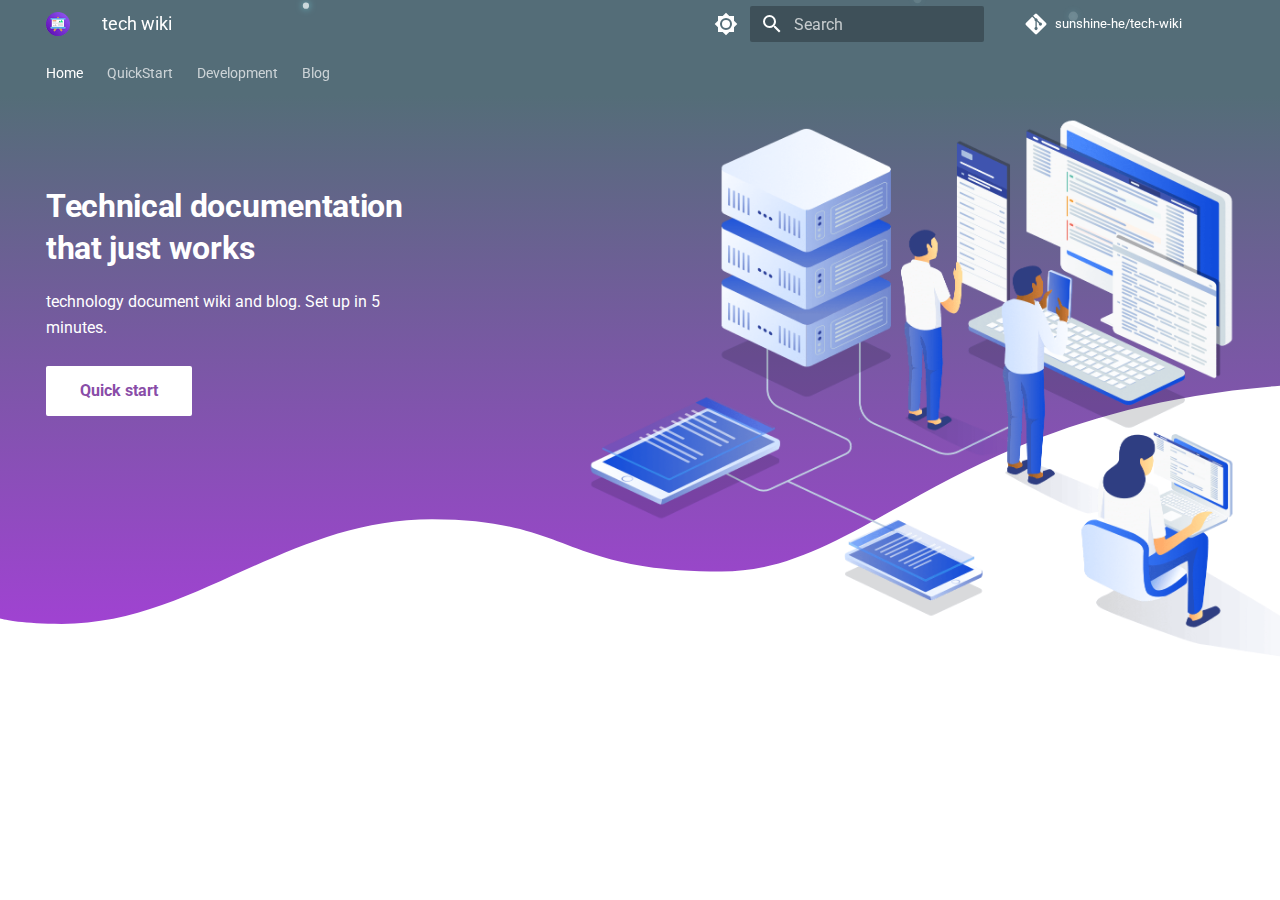
==== commit 333ab047: "Deployed 3ddfe0c with MkDocs version: 1.5.3" ====
--- a/index.html
+++ b/index.html
@@ -298,6 +298,24 @@
           
   
   Development
+
+        </a>
+      </li>
+    
+  
+
+      
+        
+  
+  
+  
+    
+    
+      <li class="md-tabs__item">
+        <a href="blog/" class="md-tabs__link">
+          
+  
+  Blog
 
         </a>
       </li>
@@ -521,6 +539,97 @@
   
 
     
+      
+      
+  
+  
+  
+  
+    
+    
+    
+    
+    
+      
+      
+    
+    <li class="md-nav__item md-nav__item--section md-nav__item--nested">
+      
+        
+        
+        
+          
+        
+        <input class="md-nav__toggle md-toggle md-toggle--indeterminate" type="checkbox" id="__nav_4" >
+        
+          
+          <label class="md-nav__link" for="__nav_4" id="__nav_4_label" tabindex="">
+            
+  
+  <span class="md-ellipsis">
+    Blog
+  </span>
+  
+
+            <span class="md-nav__icon md-icon"></span>
+          </label>
+        
+        <nav class="md-nav" data-md-level="1" aria-labelledby="__nav_4_label" aria-expanded="false">
+          <label class="md-nav__title" for="__nav_4">
+            <span class="md-nav__icon md-icon"></span>
+            Blog
+          </label>
+          <ul class="md-nav__list" data-md-scrollfix>
+            
+              
+                
+  
+  
+  
+  
+    <li class="md-nav__item">
+      <a href="blog/" class="md-nav__link">
+        
+  
+  <span class="md-ellipsis">
+    Index
+  </span>
+  
+
+      </a>
+    </li>
+  
+
+              
+            
+              
+                
+  
+  
+  
+  
+    <li class="md-nav__item">
+      <a href="blog/authors/" class="md-nav__link">
+        
+  
+  <span class="md-ellipsis">
+    Authors
+  </span>
+  
+
+      </a>
+    </li>
+  
+
+              
+            
+          </ul>
+        </nav>
+      
+    </li>
+  
+
+    
   </ul>
 </nav>
                   </div>
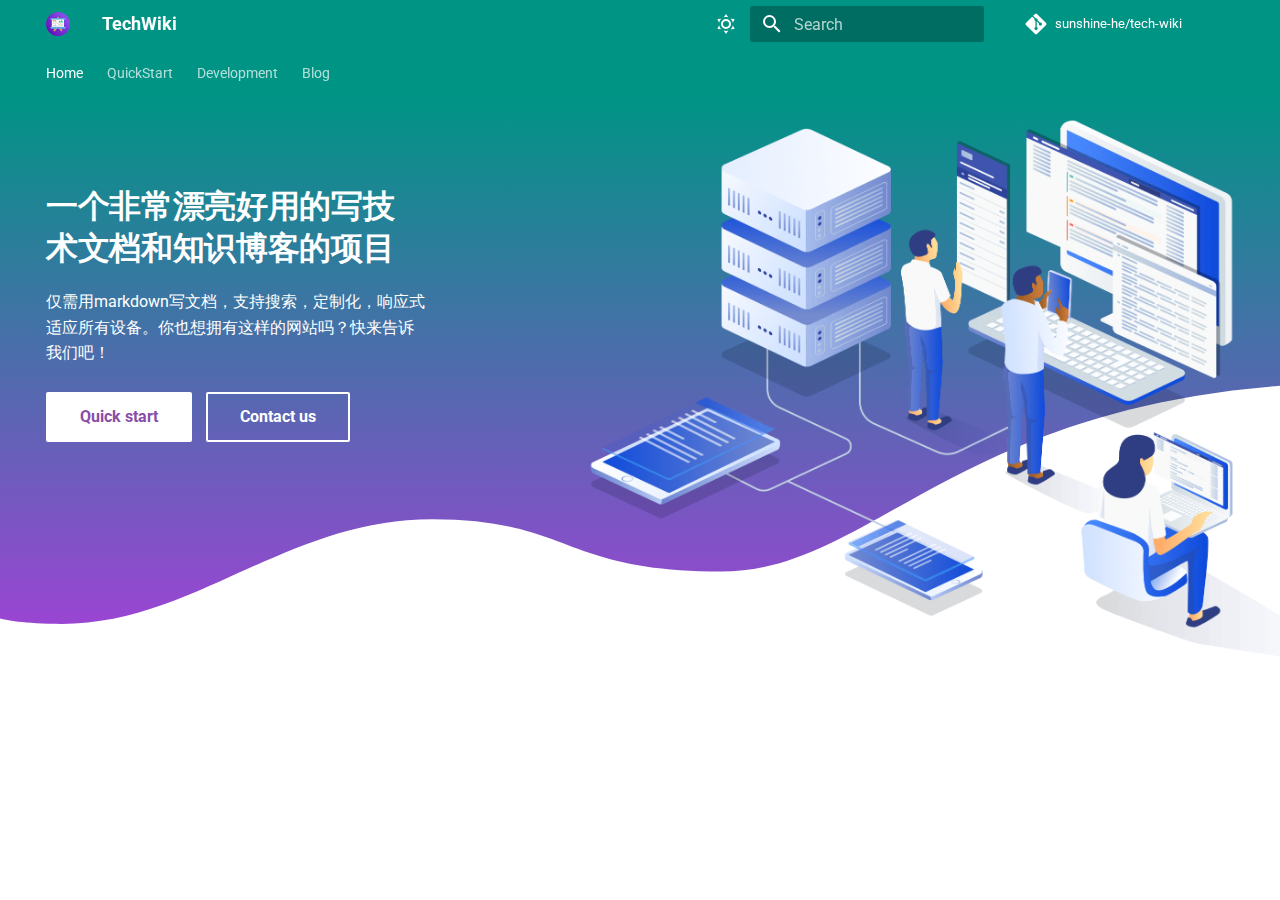
==== commit 36c112f3: "Deployed 3e23da7 with MkDocs version: 1.5.3" ====
--- a/index.html
+++ b/index.html
@@ -18,15 +18,15 @@
       
       
       <link rel="icon" href="img/favicon.png">
-      <meta name="generator" content="mkdocs-1.5.3, mkdocs-material-9.5.1">
-    
-    
-      
-        <title>tech wiki - tech wiki</title>
-      
-    
-    
-      <link rel="stylesheet" href="assets/stylesheets/main.45e1311d.min.css">
+      <meta name="generator" content="mkdocs-1.5.3, mkdocs-material-9.5.2">
+    
+    
+      
+        <title>write technology document or blog just by markdown - TechWiki</title>
+      
+    
+    
+      <link rel="stylesheet" href="assets/stylesheets/main.50c56a3b.min.css">
       
         
         <link rel="stylesheet" href="assets/stylesheets/palette.06af60db.min.css">
@@ -73,6 +73,12 @@
   
   <style>:root{--md-admonition-icon--note:url('data:image/svg+xml;charset=utf-8,<svg xmlns="http://www.w3.org/2000/svg" viewBox="0 0 16 16"><path d="M1 7.775V2.75C1 1.784 1.784 1 2.75 1h5.025c.464 0 .91.184 1.238.513l6.25 6.25a1.75 1.75 0 0 1 0 2.474l-5.026 5.026a1.75 1.75 0 0 1-2.474 0l-6.25-6.25A1.752 1.752 0 0 1 1 7.775Zm1.5 0c0 .066.026.13.073.177l6.25 6.25a.25.25 0 0 0 .354 0l5.025-5.025a.25.25 0 0 0 0-.354l-6.25-6.25a.25.25 0 0 0-.177-.073H2.75a.25.25 0 0 0-.25.25ZM6 5a1 1 0 1 1 0 2 1 1 0 0 1 0-2Z"/></svg>');--md-admonition-icon--abstract:url('data:image/svg+xml;charset=utf-8,<svg xmlns="http://www.w3.org/2000/svg" viewBox="0 0 16 16"><path d="M2.5 1.75v11.5c0 .138.112.25.25.25h3.17a.75.75 0 0 1 0 1.5H2.75A1.75 1.75 0 0 1 1 13.25V1.75C1 .784 1.784 0 2.75 0h8.5C12.216 0 13 .784 13 1.75v7.736a.75.75 0 0 1-1.5 0V1.75a.25.25 0 0 0-.25-.25h-8.5a.25.25 0 0 0-.25.25Zm13.274 9.537v-.001l-4.557 4.45a.75.75 0 0 1-1.055-.008l-1.943-1.95a.75.75 0 0 1 1.062-1.058l1.419 1.425 4.026-3.932a.75.75 0 1 1 1.048 1.074ZM4.75 4h4.5a.75.75 0 0 1 0 1.5h-4.5a.75.75 0 0 1 0-1.5ZM4 7.75A.75.75 0 0 1 4.75 7h2a.75.75 0 0 1 0 1.5h-2A.75.75 0 0 1 4 7.75Z"/></svg>');--md-admonition-icon--info:url('data:image/svg+xml;charset=utf-8,<svg xmlns="http://www.w3.org/2000/svg" viewBox="0 0 16 16"><path d="M0 8a8 8 0 1 1 16 0A8 8 0 0 1 0 8Zm8-6.5a6.5 6.5 0 1 0 0 13 6.5 6.5 0 0 0 0-13ZM6.5 7.75A.75.75 0 0 1 7.25 7h1a.75.75 0 0 1 .75.75v2.75h.25a.75.75 0 0 1 0 1.5h-2a.75.75 0 0 1 0-1.5h.25v-2h-.25a.75.75 0 0 1-.75-.75ZM8 6a1 1 0 1 1 0-2 1 1 0 0 1 0 2Z"/></svg>');--md-admonition-icon--tip:url('data:image/svg+xml;charset=utf-8,<svg xmlns="http://www.w3.org/2000/svg" viewBox="0 0 16 16"><path d="M3.499.75a.75.75 0 0 1 1.5 0v.996C5.9 2.903 6.793 3.65 7.662 4.376l.24.202c-.036-.694.055-1.422.426-2.163C9.1.873 10.794-.045 12.622.26 14.408.558 16 1.94 16 4.25c0 1.278-.954 2.575-2.44 2.734l.146.508.065.22c.203.701.412 1.455.476 2.226.142 1.707-.4 3.03-1.487 3.898C11.714 14.671 10.27 15 8.75 15h-6a.75.75 0 0 1 0-1.5h1.376a4.484 4.484 0 0 1-.563-1.191 3.835 3.835 0 0 1-.05-2.063 4.647 4.647 0 0 1-2.025-.293.75.75 0 0 1 .525-1.406c1.357.507 2.376-.006 2.698-.318l.009-.01a.747.747 0 0 1 1.06 0 .748.748 0 0 1-.012 1.074c-.912.92-.992 1.835-.768 2.586.221.74.745 1.337 1.196 1.621H8.75c1.343 0 2.398-.296 3.074-.836.635-.507 1.036-1.31.928-2.602-.05-.603-.216-1.224-.422-1.93l-.064-.221c-.12-.407-.246-.84-.353-1.29a2.425 2.425 0 0 1-.507-.441 3.075 3.075 0 0 1-.633-1.248.75.75 0 0 1 1.455-.364c.046.185.144.436.31.627.146.168.353.305.712.305.738 0 1.25-.615 1.25-1.25 0-1.47-.95-2.315-2.123-2.51-1.172-.196-2.227.387-2.706 1.345-.46.92-.27 1.774.019 3.062l.042.19a.884.884 0 0 1 .01.05c.348.443.666.949.94 1.553a.75.75 0 1 1-1.365.62c-.553-1.217-1.32-1.94-2.3-2.768L6.7 5.527c-.814-.68-1.75-1.462-2.692-2.619a3.737 3.737 0 0 0-1.023.88c-.406.495-.663 1.036-.722 1.508.116.122.306.21.591.239.388.038.797-.06 1.032-.19a.75.75 0 0 1 .728 1.31c-.515.287-1.23.439-1.906.373-.682-.067-1.473-.38-1.879-1.193L.75 5.677V5.5c0-.984.48-1.94 1.077-2.664.46-.559 1.05-1.055 1.673-1.353V.75Z"/></svg>');--md-admonition-icon--success:url('data:image/svg+xml;charset=utf-8,<svg xmlns="http://www.w3.org/2000/svg" viewBox="0 0 16 16"><path d="M13.78 4.22a.75.75 0 0 1 0 1.06l-7.25 7.25a.75.75 0 0 1-1.06 0L2.22 9.28a.751.751 0 0 1 .018-1.042.751.751 0 0 1 1.042-.018L6 10.94l6.72-6.72a.75.75 0 0 1 1.06 0Z"/></svg>');--md-admonition-icon--question:url('data:image/svg+xml;charset=utf-8,<svg xmlns="http://www.w3.org/2000/svg" viewBox="0 0 16 16"><path d="M0 8a8 8 0 1 1 16 0A8 8 0 0 1 0 8Zm8-6.5a6.5 6.5 0 1 0 0 13 6.5 6.5 0 0 0 0-13ZM6.92 6.085h.001a.749.749 0 1 1-1.342-.67c.169-.339.436-.701.849-.977C6.845 4.16 7.369 4 8 4a2.756 2.756 0 0 1 1.637.525c.503.377.863.965.863 1.725 0 .448-.115.83-.329 1.15-.205.307-.47.513-.692.662-.109.072-.22.138-.313.195l-.006.004a6.24 6.24 0 0 0-.26.16.952.952 0 0 0-.276.245.75.75 0 0 1-1.248-.832c.184-.264.42-.489.692-.661.103-.067.207-.132.313-.195l.007-.004c.1-.061.182-.11.258-.161a.969.969 0 0 0 .277-.245C8.96 6.514 9 6.427 9 6.25a.612.612 0 0 0-.262-.525A1.27 1.27 0 0 0 8 5.5c-.369 0-.595.09-.74.187a1.01 1.01 0 0 0-.34.398ZM9 11a1 1 0 1 1-2 0 1 1 0 0 1 2 0Z"/></svg>');--md-admonition-icon--warning:url('data:image/svg+xml;charset=utf-8,<svg xmlns="http://www.w3.org/2000/svg" viewBox="0 0 16 16"><path d="M6.457 1.047c.659-1.234 2.427-1.234 3.086 0l6.082 11.378A1.75 1.75 0 0 1 14.082 15H1.918a1.75 1.75 0 0 1-1.543-2.575Zm1.763.707a.25.25 0 0 0-.44 0L1.698 13.132a.25.25 0 0 0 .22.368h12.164a.25.25 0 0 0 .22-.368Zm.53 3.996v2.5a.75.75 0 0 1-1.5 0v-2.5a.75.75 0 0 1 1.5 0ZM9 11a1 1 0 1 1-2 0 1 1 0 0 1 2 0Z"/></svg>');--md-admonition-icon--failure:url('data:image/svg+xml;charset=utf-8,<svg xmlns="http://www.w3.org/2000/svg" viewBox="0 0 16 16"><path d="M2.344 2.343h-.001a8 8 0 0 1 11.314 11.314A8.002 8.002 0 0 1 .234 10.089a8 8 0 0 1 2.11-7.746Zm1.06 10.253a6.5 6.5 0 1 0 9.108-9.275 6.5 6.5 0 0 0-9.108 9.275ZM6.03 4.97 8 6.94l1.97-1.97a.749.749 0 0 1 1.275.326.749.749 0 0 1-.215.734L9.06 8l1.97 1.97a.749.749 0 0 1-.326 1.275.749.749 0 0 1-.734-.215L8 9.06l-1.97 1.97a.749.749 0 0 1-1.275-.326.749.749 0 0 1 .215-.734L6.94 8 4.97 6.03a.751.751 0 0 1 .018-1.042.751.751 0 0 1 1.042-.018Z"/></svg>');--md-admonition-icon--danger:url('data:image/svg+xml;charset=utf-8,<svg xmlns="http://www.w3.org/2000/svg" viewBox="0 0 16 16"><path d="M9.504.43a1.516 1.516 0 0 1 2.437 1.713L10.415 5.5h2.123c1.57 0 2.346 1.909 1.22 3.004l-7.34 7.142a1.249 1.249 0 0 1-.871.354h-.302a1.25 1.25 0 0 1-1.157-1.723L5.633 10.5H3.462c-1.57 0-2.346-1.909-1.22-3.004L9.503.429Zm1.047 1.074L3.286 8.571A.25.25 0 0 0 3.462 9H6.75a.75.75 0 0 1 .694 1.034l-1.713 4.188 6.982-6.793A.25.25 0 0 0 12.538 7H9.25a.75.75 0 0 1-.683-1.06l2.008-4.418.003-.006a.036.036 0 0 0-.004-.009l-.006-.006-.008-.001c-.003 0-.006.002-.009.004Z"/></svg>');--md-admonition-icon--bug:url('data:image/svg+xml;charset=utf-8,<svg xmlns="http://www.w3.org/2000/svg" viewBox="0 0 16 16"><path d="M4.72.22a.75.75 0 0 1 1.06 0l1 .999a3.488 3.488 0 0 1 2.441 0l.999-1a.748.748 0 0 1 1.265.332.75.75 0 0 1-.205.729l-.775.776c.616.63.995 1.493.995 2.444v.327c0 .1-.009.197-.025.292.408.14.764.392 1.029.722l1.968-.787a.75.75 0 0 1 .556 1.392L13 7.258V9h2.25a.75.75 0 0 1 0 1.5H13v.5c0 .409-.049.806-.141 1.186l2.17.868a.75.75 0 0 1-.557 1.392l-2.184-.873A4.997 4.997 0 0 1 8 16a4.997 4.997 0 0 1-4.288-2.427l-2.183.873a.75.75 0 0 1-.558-1.392l2.17-.868A5.036 5.036 0 0 1 3 11v-.5H.75a.75.75 0 0 1 0-1.5H3V7.258L.971 6.446a.75.75 0 0 1 .558-1.392l1.967.787c.265-.33.62-.583 1.03-.722a1.677 1.677 0 0 1-.026-.292V4.5c0-.951.38-1.814.995-2.444L4.72 1.28a.75.75 0 0 1 0-1.06Zm.53 6.28a.75.75 0 0 0-.75.75V11a3.5 3.5 0 1 0 7 0V7.25a.75.75 0 0 0-.75-.75ZM6.173 5h3.654A.172.172 0 0 0 10 4.827V4.5a2 2 0 1 0-4 0v.327c0 .096.077.173.173.173Z"/></svg>');--md-admonition-icon--example:url('data:image/svg+xml;charset=utf-8,<svg xmlns="http://www.w3.org/2000/svg" viewBox="0 0 16 16"><path d="M5 5.782V2.5h-.25a.75.75 0 0 1 0-1.5h6.5a.75.75 0 0 1 0 1.5H11v3.282l3.666 5.76C15.619 13.04 14.543 15 12.767 15H3.233c-1.776 0-2.852-1.96-1.899-3.458Zm-2.4 6.565a.75.75 0 0 0 .633 1.153h9.534a.75.75 0 0 0 .633-1.153L12.225 10.5h-8.45ZM9.5 2.5h-3V6c0 .143-.04.283-.117.403L4.73 9h6.54L9.617 6.403A.746.746 0 0 1 9.5 6Z"/></svg>');--md-admonition-icon--quote:url('data:image/svg+xml;charset=utf-8,<svg xmlns="http://www.w3.org/2000/svg" viewBox="0 0 16 16"><path d="M1.75 2.5h10.5a.75.75 0 0 1 0 1.5H1.75a.75.75 0 0 1 0-1.5Zm4 5h8.5a.75.75 0 0 1 0 1.5h-8.5a.75.75 0 0 1 0-1.5Zm0 5h8.5a.75.75 0 0 1 0 1.5h-8.5a.75.75 0 0 1 0-1.5ZM2.5 7.75v6a.75.75 0 0 1-1.5 0v-6a.75.75 0 0 1 1.5 0Z"/></svg>');}</style>
 
+
+  
+  
+  
+  
+  <style>:root{--md-annotation-icon:url('data:image/svg+xml;charset=utf-8,<svg xmlns="http://www.w3.org/2000/svg" viewBox="0 0 24 24"><path d="M22 12a10 10 0 0 1-10 10A10 10 0 0 1 2 12 10 10 0 0 1 12 2a10 10 0 0 1 10 10M6 13h8l-3.5 3.5 1.42 1.42L17.84 12l-5.92-5.92L10.5 7.5 14 11H6v2Z"/></svg>');}</style>
 
 
     
@@ -114,7 +120,7 @@
     
     
     
-    <body dir="ltr" data-md-color-scheme="default" data-md-color-primary="blue-grey" data-md-color-accent="cyan">
+    <body dir="ltr" data-md-color-scheme="default" data-md-color-primary="teal" data-md-color-accent="cyan">
   
     
     <input class="md-toggle" data-md-toggle="drawer" type="checkbox" id="__drawer" autocomplete="off">
@@ -130,11 +136,9 @@
     
       
 
-  
-
-<header class="md-header md-header--shadow md-header--lifted" data-md-component="header">
+<header class="md-header" data-md-component="header">
   <nav class="md-header__inner md-grid" aria-label="Header">
-    <a href="." title="tech wiki" class="md-header__button md-logo" aria-label="tech wiki" data-md-component="logo">
+    <a href="." title="TechWiki" class="md-header__button md-logo" aria-label="TechWiki" data-md-component="logo">
       
   <img src="img/logo.png" alt="logo">
 
@@ -147,13 +151,13 @@
       <div class="md-header__ellipsis">
         <div class="md-header__topic">
           <span class="md-ellipsis">
-            tech wiki
+            TechWiki
           </span>
         </div>
         <div class="md-header__topic" data-md-component="header-topic">
           <span class="md-ellipsis">
             
-              tech wiki
+              write technology document or blog just by markdown
             
           </span>
         </div>
@@ -166,20 +170,20 @@
     
     
     
-    <input class="md-option" data-md-color-media="(prefers-color-scheme: light)" data-md-color-scheme="default" data-md-color-primary="blue-grey" data-md-color-accent="cyan"  aria-label="Switch to dark mode"  type="radio" name="__palette" id="__palette_0">
+    <input class="md-option" data-md-color-media="(prefers-color-scheme: light)" data-md-color-scheme="default" data-md-color-primary="teal" data-md-color-accent="cyan"  aria-label="Switch to dark mode"  type="radio" name="__palette" id="__palette_0">
     
       <label class="md-header__button md-icon" title="Switch to dark mode" for="__palette_1" hidden>
-        <svg xmlns="http://www.w3.org/2000/svg" viewBox="0 0 24 24"><path d="M12 8a4 4 0 0 0-4 4 4 4 0 0 0 4 4 4 4 0 0 0 4-4 4 4 0 0 0-4-4m0 10a6 6 0 0 1-6-6 6 6 0 0 1 6-6 6 6 0 0 1 6 6 6 6 0 0 1-6 6m8-9.31V4h-4.69L12 .69 8.69 4H4v4.69L.69 12 4 15.31V20h4.69L12 23.31 15.31 20H20v-4.69L23.31 12 20 8.69Z"/></svg>
+        <svg xmlns="http://www.w3.org/2000/svg" viewBox="0 0 24 24"><path d="M12 7a5 5 0 0 1 5 5 5 5 0 0 1-5 5 5 5 0 0 1-5-5 5 5 0 0 1 5-5m0 2a3 3 0 0 0-3 3 3 3 0 0 0 3 3 3 3 0 0 0 3-3 3 3 0 0 0-3-3m0-7 2.39 3.42C13.65 5.15 12.84 5 12 5c-.84 0-1.65.15-2.39.42L12 2M3.34 7l4.16-.35A7.2 7.2 0 0 0 5.94 8.5c-.44.74-.69 1.5-.83 2.29L3.34 7m.02 10 1.76-3.77a7.131 7.131 0 0 0 2.38 4.14L3.36 17M20.65 7l-1.77 3.79a7.023 7.023 0 0 0-2.38-4.15l4.15.36m-.01 10-4.14.36c.59-.51 1.12-1.14 1.54-1.86.42-.73.69-1.5.83-2.29L20.64 17M12 22l-2.41-3.44c.74.27 1.55.44 2.41.44.82 0 1.63-.17 2.37-.44L12 22Z"/></svg>
       </label>
     
   
     
     
     
-    <input class="md-option" data-md-color-media="(prefers-color-scheme: dark)" data-md-color-scheme="slate" data-md-color-primary="blue-grey" data-md-color-accent="cyan"  aria-label="Switch to light mode"  type="radio" name="__palette" id="__palette_1">
+    <input class="md-option" data-md-color-media="(prefers-color-scheme: dark)" data-md-color-scheme="slate" data-md-color-primary="teal" data-md-color-accent="cyan"  aria-label="Switch to light mode"  type="radio" name="__palette" id="__palette_1">
     
       <label class="md-header__button md-icon" title="Switch to light mode" for="__palette_0" hidden>
-        <svg xmlns="http://www.w3.org/2000/svg" viewBox="0 0 24 24"><path d="M12 18c-.89 0-1.74-.2-2.5-.55C11.56 16.5 13 14.42 13 12c0-2.42-1.44-4.5-3.5-5.45C10.26 6.2 11.11 6 12 6a6 6 0 0 1 6 6 6 6 0 0 1-6 6m8-9.31V4h-4.69L12 .69 8.69 4H4v4.69L.69 12 4 15.31V20h4.69L12 23.31 15.31 20H20v-4.69L23.31 12 20 8.69Z"/></svg>
+        <svg xmlns="http://www.w3.org/2000/svg" viewBox="0 0 24 24"><path d="m17.75 4.09-2.53 1.94.91 3.06-2.63-1.81-2.63 1.81.91-3.06-2.53-1.94L12.44 4l1.06-3 1.06 3 3.19.09m3.5 6.91-1.64 1.25.59 1.98-1.7-1.17-1.7 1.17.59-1.98L15.75 11l2.06-.05L18.5 9l.69 1.95 2.06.05m-2.28 4.95c.83-.08 1.72 1.1 1.19 1.85-.32.45-.66.87-1.08 1.27C15.17 23 8.84 23 4.94 19.07c-3.91-3.9-3.91-10.24 0-14.14.4-.4.82-.76 1.27-1.08.75-.53 1.93.36 1.85 1.19-.27 2.86.69 5.83 2.89 8.02a9.96 9.96 0 0 0 8.02 2.89m-1.64 2.02a12.08 12.08 0 0 1-7.8-3.47c-2.17-2.19-3.33-5-3.49-7.82-2.81 3.14-2.7 7.96.31 10.98 3.02 3.01 7.84 3.12 10.98.31Z"/></svg>
       </label>
     
   
@@ -245,8 +249,15 @@
     
   </nav>
   
-    
-      
+</header>
+    
+    <div class="md-container" data-md-component="container">
+      
+      
+
+        
+          
+            
 <nav class="md-tabs" aria-label="Tabs" data-md-component="tabs">
   <div class="md-grid">
     <ul class="md-tabs__list">
@@ -294,8 +305,10 @@
     
     
       <li class="md-tabs__item">
-        <a href="software/console_install_effect/" class="md-tabs__link">
-          
+        <a href="software/docker/" class="md-tabs__link">
+          
+  
+    
   
   Development
 
@@ -314,6 +327,8 @@
       <li class="md-tabs__item">
         <a href="blog/" class="md-tabs__link">
           
+  
+    
   
   Blog
 
@@ -326,14 +341,7 @@
     </ul>
   </div>
 </nav>
-    
-  
-</header>
-    
-    <div class="md-container" data-md-component="container">
-      
-      
-
+          
         
       
 <style>
@@ -343,10 +351,6 @@
 
   .md-main__inner {
     margin: 0
-  }
-
-  .md-content {
-    display: none
   }
 
   @media screen and (min-width:60em) {
@@ -360,7 +364,28 @@
       display: none
     }
   }
+  .contact-us{
+    position:absolute;
+    top:48%;
+    left: 35%; 
+    display:none;  
+  }
+  .md-button:hover .contact-us{
+    display: block;
+  }  
 </style>
+
+<script>
+  function contact(){
+    const contact = document.querySelector(".contact-us");       
+    if(contact.style.display==""||contact.style.display=="none"){
+      contact.style.display="block";
+    }else{
+      contact.style.display="none";      
+    }
+  }
+</script>
+
 <section class="mdx-container">
   <div class="md-grid md-typeset">
     <div class="mdx-hero">
@@ -368,19 +393,21 @@
         <img src="assets/images/illustration.png" alt="" width="1659" height="1200" draggable="false">
       </div>
       <div class="mdx-hero__content">
-        <h1>Technical documentation that just works</h1>
-        <p>technology document wiki and blog. Set up in 5 minutes.</p>
+        <h1>一个非常漂亮好用的写技术文档和知识博客的项目</h1>
+        <p>仅需用markdown写文档，支持搜索，定制化，响应式适应所有设备。你也想拥有这样的网站吗？快来告诉我们吧！</p>
         <a href="quick_start/" title="QuickStart"
           class="md-button md-button--primary">
           Quick start
         </a>
-        <!-- <a href="#everything-you-would-expect" title="everything-you-would-expect" class="md-button">
-          Learn more
-        </a> -->
-      </div>
-    </div>
-  </div>
-
+        <a href="javascript:contact()"   class="md-button" id="md-button-contact">
+          Contact us
+          <div class="contact-us">
+            <img src="img/contact.jpg" alt="" width="120" height="120" draggable="false" />
+          </div>
+        </a>                 
+      </div>            
+    </div>
+  </div>  
 </section>
 
       <main class="md-main" data-md-component="main">
@@ -399,12 +426,12 @@
 
 <nav class="md-nav md-nav--primary md-nav--lifted" aria-label="Navigation" data-md-level="0">
   <label class="md-nav__title" for="__drawer">
-    <a href="." title="tech wiki" class="md-nav__button md-logo" aria-label="tech wiki" data-md-component="logo">
+    <a href="." title="TechWiki" class="md-nav__button md-logo" aria-label="TechWiki" data-md-component="logo">
       
   <img src="img/logo.png" alt="logo">
 
     </a>
-    tech wiki
+    TechWiki
   </label>
   
     <div class="md-nav__source">
@@ -477,6 +504,10 @@
   
     
     
+      
+        
+      
+    
     
     
     
@@ -518,11 +549,11 @@
   
   
     <li class="md-nav__item">
-      <a href="software/console_install_effect/" class="md-nav__link">
+      <a href="software/docker/" class="md-nav__link">
         
   
   <span class="md-ellipsis">
-    Installation
+    Docker
   </span>
   
 
@@ -547,6 +578,12 @@
   
     
     
+      
+        
+          
+        
+      
+    
     
     
     
@@ -563,16 +600,19 @@
         <input class="md-nav__toggle md-toggle md-toggle--indeterminate" type="checkbox" id="__nav_4" >
         
           
-          <label class="md-nav__link" for="__nav_4" id="__nav_4_label" tabindex="">
-            
+          
+          <div class="md-nav__link md-nav__container">
+            <a href="blog/" class="md-nav__link ">
+              
   
   <span class="md-ellipsis">
     Blog
   </span>
   
 
-            <span class="md-nav__icon md-icon"></span>
-          </label>
+            </a>
+            
+          </div>
         
         <nav class="md-nav" data-md-level="1" aria-labelledby="__nav_4_label" aria-expanded="false">
           <label class="md-nav__title" for="__nav_4">
@@ -582,46 +622,6 @@
           <ul class="md-nav__list" data-md-scrollfix>
             
               
-                
-  
-  
-  
-  
-    <li class="md-nav__item">
-      <a href="blog/" class="md-nav__link">
-        
-  
-  <span class="md-ellipsis">
-    Index
-  </span>
-  
-
-      </a>
-    </li>
-  
-
-              
-            
-              
-                
-  
-  
-  
-  
-    <li class="md-nav__item">
-      <a href="blog/authors/" class="md-nav__link">
-        
-  
-  <span class="md-ellipsis">
-    Authors
-  </span>
-  
-
-      </a>
-    </li>
-  
-
-              
             
           </ul>
         </nav>
@@ -659,7 +659,6 @@
               <article class="md-content__inner md-typeset">
                 
 
-<h1>content</h1>
 
               </article>
             </div>
@@ -676,13 +675,15 @@
         
       </main>
       
+
+
     </div>
     <div class="md-dialog" data-md-component="dialog">
       <div class="md-dialog__inner md-typeset"></div>
     </div>
     
     
-    <script id="__config" type="application/json">{"base": ".", "features": ["navigation.tabs", "navigation.tabs.sticky", "navigation.top", "navigation.footer", "navigation.sections", "navigation.path", "navigation.expand", "navigation.tracking", "toc.follow", "content.code.copy", "content.code.select", "content.code.annotate", "search.suggest", "search.highlight"], "search": "assets/javascripts/workers/search.f886a092.min.js", "translations": {"clipboard.copied": "Copied to clipboard", "clipboard.copy": "Copy to clipboard", "search.result.more.one": "1 more on this page", "search.result.more.other": "# more on this page", "search.result.none": "No matching documents", "search.result.one": "1 matching document", "search.result.other": "# matching documents", "search.result.placeholder": "Type to start searching", "search.result.term.missing": "Missing", "select.version": "Select version"}}</script>
+    <script id="__config" type="application/json">{"base": ".", "features": ["navigation.tabs", "navigation.top", "navigation.footer", "navigation.sections", "navigation.path", "navigation.expand", "navigation.tracking", "navigation.indexes", "toc.follow", "content.code.copy", "content.code.select", "content.code.annotate", "search.suggest", "search.highlight", "content.code.annotate", "content.tooltips"], "search": "assets/javascripts/workers/search.f886a092.min.js", "translations": {"clipboard.copied": "Copied to clipboard", "clipboard.copy": "Copy to clipboard", "search.result.more.one": "1 more on this page", "search.result.more.other": "# more on this page", "search.result.none": "No matching documents", "search.result.one": "1 matching document", "search.result.other": "# matching documents", "search.result.placeholder": "Type to start searching", "search.result.term.missing": "Missing", "select.version": "Select version"}}</script>
     
     
       <script src="assets/javascripts/bundle.d7c377c4.min.js"></script>
--- a/assets/stylesheets/main.50c56a3b.min.css
+++ b/assets/stylesheets/main.50c56a3b.min.css
@@ -0,0 +1 @@
+@charset "UTF-8";html{-webkit-text-size-adjust:none;-moz-text-size-adjust:none;text-size-adjust:none;box-sizing:border-box}*,:after,:before{box-sizing:inherit}@media (prefers-reduced-motion){*,:after,:before{transition:none!important}}body{margin:0}a,button,input,label{-webkit-tap-highlight-color:transparent}a{color:inherit;text-decoration:none}hr{border:0;box-sizing:initial;display:block;height:.05rem;overflow:visible;padding:0}small{font-size:80%}sub,sup{line-height:1em}img{border-style:none}table{border-collapse:initial;border-spacing:0}td,th{font-weight:400;vertical-align:top}button{background:#0000;border:0;font-family:inherit;font-size:inherit;margin:0;padding:0}input{border:0;outline:none}:root{--md-primary-fg-color:#4051b5;--md-primary-fg-color--light:#5d6cc0;--md-primary-fg-color--dark:#303fa1;--md-primary-bg-color:#fff;--md-primary-bg-color--light:#ffffffb3;--md-accent-fg-color:#526cfe;--md-accent-fg-color--transparent:#526cfe1a;--md-accent-bg-color:#fff;--md-accent-bg-color--light:#ffffffb3}[data-md-color-scheme=default]{color-scheme:light}[data-md-color-scheme=default] img[src$="#gh-dark-mode-only"],[data-md-color-scheme=default] img[src$="#only-dark"]{display:none}:root,[data-md-color-scheme=default]{--md-hue:225deg;--md-default-fg-color:#000000de;--md-default-fg-color--light:#0000008a;--md-default-fg-color--lighter:#00000052;--md-default-fg-color--lightest:#00000012;--md-default-bg-color:#fff;--md-default-bg-color--light:#ffffffb3;--md-default-bg-color--lighter:#ffffff4d;--md-default-bg-color--lightest:#ffffff1f;--md-code-fg-color:#36464e;--md-code-bg-color:#f5f5f5;--md-code-hl-color:#4287ff;--md-code-hl-color--light:#4287ff1a;--md-code-hl-number-color:#d52a2a;--md-code-hl-special-color:#db1457;--md-code-hl-function-color:#a846b9;--md-code-hl-constant-color:#6e59d9;--md-code-hl-keyword-color:#3f6ec6;--md-code-hl-string-color:#1c7d4d;--md-code-hl-name-color:var(--md-code-fg-color);--md-code-hl-operator-color:var(--md-default-fg-color--light);--md-code-hl-punctuation-color:var(--md-default-fg-color--light);--md-code-hl-comment-color:var(--md-default-fg-color--light);--md-code-hl-generic-color:var(--md-default-fg-color--light);--md-code-hl-variable-color:var(--md-default-fg-color--light);--md-typeset-color:var(--md-default-fg-color);--md-typeset-a-color:var(--md-primary-fg-color);--md-typeset-del-color:#f5503d26;--md-typeset-ins-color:#0bd57026;--md-typeset-kbd-color:#fafafa;--md-typeset-kbd-accent-color:#fff;--md-typeset-kbd-border-color:#b8b8b8;--md-typeset-mark-color:#ffff0080;--md-typeset-table-color:#0000001f;--md-typeset-table-color--light:rgba(0,0,0,.035);--md-admonition-fg-color:var(--md-default-fg-color);--md-admonition-bg-color:var(--md-default-bg-color);--md-warning-fg-color:#000000de;--md-warning-bg-color:#ff9;--md-footer-fg-color:#fff;--md-footer-fg-color--light:#ffffffb3;--md-footer-fg-color--lighter:#ffffff73;--md-footer-bg-color:#000000de;--md-footer-bg-color--dark:#00000052;--md-shadow-z1:0 0.2rem 0.5rem #0000000d,0 0 0.05rem #0000001a;--md-shadow-z2:0 0.2rem 0.5rem #0000001a,0 0 0.05rem #00000040;--md-shadow-z3:0 0.2rem 0.5rem #0003,0 0 0.05rem #00000059}.md-icon svg{fill:currentcolor;display:block;height:1.2rem;width:1.2rem}body{-webkit-font-smoothing:antialiased;-moz-osx-font-smoothing:grayscale;--md-text-font-family:var(--md-text-font,_),-apple-system,BlinkMacSystemFont,Helvetica,Arial,sans-serif;--md-code-font-family:var(--md-code-font,_),SFMono-Regular,Consolas,Menlo,monospace}aside,body,input{font-feature-settings:"kern","liga";color:var(--md-typeset-color);font-family:var(--md-text-font-family)}code,kbd,pre{font-feature-settings:"kern";font-family:var(--md-code-font-family)}:root{--md-typeset-table-sort-icon:url('data:image/svg+xml;charset=utf-8,<svg xmlns="http://www.w3.org/2000/svg" viewBox="0 0 24 24"><path d="m18 21-4-4h3V7h-3l4-4 4 4h-3v10h3M2 19v-2h10v2M2 13v-2h7v2M2 7V5h4v2H2Z"/></svg>');--md-typeset-table-sort-icon--asc:url('data:image/svg+xml;charset=utf-8,<svg xmlns="http://www.w3.org/2000/svg" viewBox="0 0 24 24"><path d="M19 17h3l-4 4-4-4h3V3h2M2 17h10v2H2M6 5v2H2V5m0 6h7v2H2v-2Z"/></svg>');--md-typeset-table-sort-icon--desc:url('data:image/svg+xml;charset=utf-8,<svg xmlns="http://www.w3.org/2000/svg" viewBox="0 0 24 24"><path d="M19 7h3l-4-4-4 4h3v14h2M2 17h10v2H2M6 5v2H2V5m0 6h7v2H2v-2Z"/></svg>')}.md-typeset{-webkit-print-color-adjust:exact;color-adjust:exact;font-size:.8rem;line-height:1.6}@media print{.md-typeset{font-size:.68rem}}.md-typeset blockquote,.md-typeset dl,.md-typeset figure,.md-typeset ol,.md-typeset pre,.md-typeset ul{margin-bottom:1em;margin-top:1em}.md-typeset h1{color:var(--md-default-fg-color--light);font-size:2em;line-height:1.3;margin:0 0 1.25em}.md-typeset h1,.md-typeset h2{font-weight:300;letter-spacing:-.01em}.md-typeset h2{font-size:1.5625em;line-height:1.4;margin:1.6em 0 .64em}.md-typeset h3{font-size:1.25em;font-weight:400;letter-spacing:-.01em;line-height:1.5;margin:1.6em 0 .8em}.md-typeset h2+h3{margin-top:.8em}.md-typeset h4{font-weight:700;letter-spacing:-.01em;margin:1em 0}.md-typeset h5,.md-typeset h6{color:var(--md-default-fg-color--light);font-size:.8em;font-weight:700;letter-spacing:-.01em;margin:1.25em 0}.md-typeset h5{text-transform:uppercase}.md-typeset hr{border-bottom:.05rem solid var(--md-default-fg-color--lightest);display:flow-root;margin:1.5em 0}.md-typeset a{color:var(--md-typeset-a-color);word-break:break-word}.md-typeset a,.md-typeset a:before{transition:color 125ms}.md-typeset a:focus,.md-typeset a:hover{color:var(--md-accent-fg-color)}.md-typeset a:focus code,.md-typeset a:hover code{background-color:var(--md-accent-fg-color--transparent)}.md-typeset a code{color:currentcolor;transition:background-color 125ms}.md-typeset a.focus-visible{outline-color:var(--md-accent-fg-color);outline-offset:.2rem}.md-typeset code,.md-typeset kbd,.md-typeset pre{color:var(--md-code-fg-color);direction:ltr;font-variant-ligatures:none}@media print{.md-typeset code,.md-typeset kbd,.md-typeset pre{white-space:pre-wrap}}.md-typeset code{background-color:var(--md-code-bg-color);border-radius:.1rem;-webkit-box-decoration-break:clone;box-decoration-break:clone;font-size:.85em;padding:0 .2941176471em;word-break:break-word}.md-typeset code:not(.focus-visible){-webkit-tap-highlight-color:transparent;outline:none}.md-typeset pre{display:flow-root;line-height:1.4;position:relative}.md-typeset pre>code{-webkit-box-decoration-break:slice;box-decoration-break:slice;box-shadow:none;display:block;margin:0;outline-color:var(--md-accent-fg-color);overflow:auto;padding:.7720588235em 1.1764705882em;scrollbar-color:var(--md-default-fg-color--lighter) #0000;scrollbar-width:thin;touch-action:auto;word-break:normal}.md-typeset pre>code:hover{scrollbar-color:var(--md-accent-fg-color) #0000}.md-typeset pre>code::-webkit-scrollbar{height:.2rem;width:.2rem}.md-typeset pre>code::-webkit-scrollbar-thumb{background-color:var(--md-default-fg-color--lighter)}.md-typeset pre>code::-webkit-scrollbar-thumb:hover{background-color:var(--md-accent-fg-color)}.md-typeset kbd{background-color:var(--md-typeset-kbd-color);border-radius:.1rem;box-shadow:0 .1rem 0 .05rem var(--md-typeset-kbd-border-color),0 .1rem 0 var(--md-typeset-kbd-border-color),0 -.1rem .2rem var(--md-typeset-kbd-accent-color) inset;color:var(--md-default-fg-color);display:inline-block;font-size:.75em;padding:0 .6666666667em;vertical-align:text-top;word-break:break-word}.md-typeset mark{background-color:var(--md-typeset-mark-color);-webkit-box-decoration-break:clone;box-decoration-break:clone;color:inherit;word-break:break-word}.md-typeset abbr{border-bottom:.05rem dotted var(--md-default-fg-color--light);cursor:help;text-decoration:none}.md-typeset small{opacity:.75}[dir=ltr] .md-typeset sub,[dir=ltr] .md-typeset sup{margin-left:.078125em}[dir=rtl] .md-typeset sub,[dir=rtl] .md-typeset sup{margin-right:.078125em}[dir=ltr] .md-typeset blockquote{padding-left:.6rem}[dir=rtl] .md-typeset blockquote{padding-right:.6rem}[dir=ltr] .md-typeset blockquote{border-left:.2rem solid var(--md-default-fg-color--lighter)}[dir=rtl] .md-typeset blockquote{border-right:.2rem solid var(--md-default-fg-color--lighter)}.md-typeset blockquote{color:var(--md-default-fg-color--light);margin-left:0;margin-right:0}.md-typeset ul{list-style-type:disc}[dir=ltr] .md-typeset ol,[dir=ltr] .md-typeset ul{margin-left:.625em}[dir=rtl] .md-typeset ol,[dir=rtl] .md-typeset ul{margin-right:.625em}.md-typeset ol,.md-typeset ul{padding:0}.md-typeset ol:not([hidden]),.md-typeset ul:not([hidden]){display:flow-root}.md-typeset ol ol,.md-typeset ul ol{list-style-type:lower-alpha}.md-typeset ol ol ol,.md-typeset ul ol ol{list-style-type:lower-roman}[dir=ltr] .md-typeset ol li,[dir=ltr] .md-typeset ul li{margin-left:1.25em}[dir=rtl] .md-typeset ol li,[dir=rtl] .md-typeset ul li{margin-right:1.25em}.md-typeset ol li,.md-typeset ul li{margin-bottom:.5em}.md-typeset ol li blockquote,.md-typeset ol li p,.md-typeset ul li blockquote,.md-typeset ul li p{margin:.5em 0}.md-typeset ol li:last-child,.md-typeset ul li:last-child{margin-bottom:0}[dir=ltr] .md-typeset ol li ol,[dir=ltr] .md-typeset ol li ul,[dir=ltr] .md-typeset ul li ol,[dir=ltr] .md-typeset ul li ul{margin-left:.625em}[dir=rtl] .md-typeset ol li ol,[dir=rtl] .md-typeset ol li ul,[dir=rtl] .md-typeset ul li ol,[dir=rtl] .md-typeset ul li ul{margin-right:.625em}.md-typeset ol li ol,.md-typeset ol li ul,.md-typeset ul li ol,.md-typeset ul li ul{margin-bottom:.5em;margin-top:.5em}[dir=ltr] .md-typeset dd{margin-left:1.875em}[dir=rtl] .md-typeset dd{margin-right:1.875em}.md-typeset dd{margin-bottom:1.5em;margin-top:1em}.md-typeset img,.md-typeset svg,.md-typeset video{height:auto;max-width:100%}.md-typeset img[align=left]{margin:1em 1em 1em 0}.md-typeset img[align=right]{margin:1em 0 1em 1em}.md-typeset img[align]:only-child{margin-top:0}.md-typeset figure{display:flow-root;margin:1em auto;max-width:100%;text-align:center;width:-webkit-fit-content;width:-moz-fit-content;width:fit-content}.md-typeset figure img{display:block}.md-typeset figcaption{font-style:italic;margin:1em auto;max-width:24rem}.md-typeset iframe{max-width:100%}.md-typeset table:not([class]){background-color:var(--md-default-bg-color);border:.05rem solid var(--md-typeset-table-color);border-radius:.1rem;display:inline-block;font-size:.64rem;max-width:100%;overflow:auto;touch-action:auto}@media print{.md-typeset table:not([class]){display:table}}.md-typeset table:not([class])+*{margin-top:1.5em}.md-typeset table:not([class]) td>:first-child,.md-typeset table:not([class]) th>:first-child{margin-top:0}.md-typeset table:not([class]) td>:last-child,.md-typeset table:not([class]) th>:last-child{margin-bottom:0}.md-typeset table:not([class]) td:not([align]),.md-typeset table:not([class]) th:not([align]){text-align:left}[dir=rtl] .md-typeset table:not([class]) td:not([align]),[dir=rtl] .md-typeset table:not([class]) th:not([align]){text-align:right}.md-typeset table:not([class]) th{font-weight:700;min-width:5rem;padding:.9375em 1.25em;vertical-align:top}.md-typeset table:not([class]) td{border-top:.05rem solid var(--md-typeset-table-color);padding:.9375em 1.25em;vertical-align:top}.md-typeset table:not([class]) tbody tr{transition:background-color 125ms}.md-typeset table:not([class]) tbody tr:hover{background-color:var(--md-typeset-table-color--light);box-shadow:0 .05rem 0 var(--md-default-bg-color) inset}.md-typeset table:not([class]) a{word-break:normal}.md-typeset table th[role=columnheader]{cursor:pointer}[dir=ltr] .md-typeset table th[role=columnheader]:after{margin-left:.5em}[dir=rtl] .md-typeset table th[role=columnheader]:after{margin-right:.5em}.md-typeset table th[role=columnheader]:after{content:"";display:inline-block;height:1.2em;-webkit-mask-image:var(--md-typeset-table-sort-icon);mask-image:var(--md-typeset-table-sort-icon);-webkit-mask-repeat:no-repeat;mask-repeat:no-repeat;-webkit-mask-size:contain;mask-size:contain;transition:background-color 125ms;vertical-align:text-bottom;width:1.2em}.md-typeset table th[role=columnheader]:hover:after{background-color:var(--md-default-fg-color--lighter)}.md-typeset table th[role=columnheader][aria-sort=ascending]:after{background-color:var(--md-default-fg-color--light);-webkit-mask-image:var(--md-typeset-table-sort-icon--asc);mask-image:var(--md-typeset-table-sort-icon--asc)}.md-typeset table th[role=columnheader][aria-sort=descending]:after{background-color:var(--md-default-fg-color--light);-webkit-mask-image:var(--md-typeset-table-sort-icon--desc);mask-image:var(--md-typeset-table-sort-icon--desc)}.md-typeset__scrollwrap{margin:1em -.8rem;overflow-x:auto;touch-action:auto}.md-typeset__table{display:inline-block;margin-bottom:.5em;padding:0 .8rem}@media print{.md-typeset__table{display:block}}html .md-typeset__table table{display:table;margin:0;overflow:hidden;width:100%}@media screen and (max-width:44.984375em){.md-content__inner>pre{margin:1em -.8rem}.md-content__inner>pre code{border-radius:0}}.md-typeset .md-author{border-radius:100%;display:block;flex-shrink:0;height:1.6rem;overflow:hidden;position:relative;transition:color 125ms,transform 125ms;width:1.6rem}.md-typeset .md-author img{display:block}.md-typeset .md-author--more{background:var(--md-default-fg-color--lightest);color:var(--md-default-fg-color--lighter);font-size:.6rem;font-weight:700;line-height:1.6rem;text-align:center}.md-typeset .md-author--long{height:2.4rem;width:2.4rem}.md-typeset a.md-author{transform:scale(1)}.md-typeset a.md-author img{filter:grayscale(100%) opacity(75%);transition:filter 125ms}.md-typeset a.md-author:focus,.md-typeset a.md-author:hover{transform:scale(1.1);z-index:1}.md-typeset a.md-author:focus img,.md-typeset a.md-author:hover img{filter:grayscale(0)}.md-banner{background-color:var(--md-footer-bg-color);color:var(--md-footer-fg-color);overflow:auto}@media print{.md-banner{display:none}}.md-banner--warning{background-color:var(--md-warning-bg-color);color:var(--md-warning-fg-color)}.md-banner__inner{font-size:.7rem;margin:.6rem auto;padding:0 .8rem}[dir=ltr] .md-banner__button{float:right}[dir=rtl] .md-banner__button{float:left}.md-banner__button{color:inherit;cursor:pointer;transition:opacity .25s}.no-js .md-banner__button{display:none}.md-banner__button:hover{opacity:.7}html{font-size:125%;height:100%;overflow-x:hidden}@media screen and (min-width:100em){html{font-size:137.5%}}@media screen and (min-width:125em){html{font-size:150%}}body{background-color:var(--md-default-bg-color);display:flex;flex-direction:column;font-size:.5rem;min-height:100%;position:relative;width:100%}@media print{body{display:block}}@media screen and (max-width:59.984375em){body[data-md-scrolllock]{position:fixed}}.md-grid{margin-left:auto;margin-right:auto;max-width:61rem}.md-container{display:flex;flex-direction:column;flex-grow:1}@media print{.md-container{display:block}}.md-main{flex-grow:1}.md-main__inner{display:flex;height:100%;margin-top:1.5rem}.md-ellipsis{overflow:hidden;text-overflow:ellipsis}.md-toggle{display:none}.md-option{height:0;opacity:0;position:absolute;width:0}.md-option:checked+label:not([hidden]){display:block}.md-option.focus-visible+label{outline-color:var(--md-accent-fg-color);outline-style:auto}.md-skip{background-color:var(--md-default-fg-color);border-radius:.1rem;color:var(--md-default-bg-color);font-size:.64rem;margin:.5rem;opacity:0;outline-color:var(--md-accent-fg-color);padding:.3rem .5rem;position:fixed;transform:translateY(.4rem);z-index:-1}.md-skip:focus{opacity:1;transform:translateY(0);transition:transform .25s cubic-bezier(.4,0,.2,1),opacity 175ms 75ms;z-index:10}@page{margin:25mm}:root{--md-clipboard-icon:url('data:image/svg+xml;charset=utf-8,<svg xmlns="http://www.w3.org/2000/svg" viewBox="0 0 24 24"><path d="M19 21H8V7h11m0-2H8a2 2 0 0 0-2 2v14a2 2 0 0 0 2 2h11a2 2 0 0 0 2-2V7a2 2 0 0 0-2-2m-3-4H4a2 2 0 0 0-2 2v14h2V3h12V1Z"/></svg>')}.md-clipboard{border-radius:.1rem;color:var(--md-default-fg-color--lightest);cursor:pointer;height:1.5em;outline-color:var(--md-accent-fg-color);outline-offset:.1rem;position:absolute;right:.5em;top:.5em;transition:color .25s;width:1.5em;z-index:1}@media print{.md-clipboard{display:none}}.md-clipboard:not(.focus-visible){-webkit-tap-highlight-color:transparent;outline:none}:hover>.md-clipboard{color:var(--md-default-fg-color--light)}.md-clipboard:focus,.md-clipboard:hover{color:var(--md-accent-fg-color)}.md-clipboard:after{background-color:currentcolor;content:"";display:block;height:1.125em;margin:0 auto;-webkit-mask-image:var(--md-clipboard-icon);mask-image:var(--md-clipboard-icon);-webkit-mask-position:center;mask-position:center;-webkit-mask-repeat:no-repeat;mask-repeat:no-repeat;-webkit-mask-size:contain;mask-size:contain;width:1.125em}.md-clipboard--inline{cursor:pointer}.md-clipboard--inline code{transition:color .25s,background-color .25s}.md-clipboard--inline:focus code,.md-clipboard--inline:hover code{background-color:var(--md-accent-fg-color--transparent);color:var(--md-accent-fg-color)}@keyframes consent{0%{opacity:0;transform:translateY(100%)}to{opacity:1;transform:translateY(0)}}@keyframes overlay{0%{opacity:0}to{opacity:1}}.md-consent__overlay{animation:overlay .25s both;-webkit-backdrop-filter:blur(.1rem);backdrop-filter:blur(.1rem);background-color:#0000008a;height:100%;opacity:1;position:fixed;top:0;width:100%;z-index:5}.md-consent__inner{animation:consent .5s cubic-bezier(.1,.7,.1,1) both;background-color:var(--md-default-bg-color);border:0;border-radius:.1rem;bottom:0;box-shadow:0 0 .2rem #0000001a,0 .2rem .4rem #0003;max-height:100%;overflow:auto;padding:0;position:fixed;width:100%;z-index:5}.md-consent__form{padding:.8rem}.md-consent__settings{display:none;margin:1em 0}input:checked+.md-consent__settings{display:block}.md-consent__controls{margin-bottom:.8rem}.md-typeset .md-consent__controls .md-button{display:inline}@media screen and (max-width:44.984375em){.md-typeset .md-consent__controls .md-button{display:block;margin-top:.4rem;text-align:center;width:100%}}.md-consent label{cursor:pointer}.md-content{flex-grow:1;min-width:0}.md-content__inner{margin:0 .8rem 1.2rem;padding-top:.6rem}@media screen and (min-width:76.25em){[dir=ltr] .md-sidebar--primary:not([hidden])~.md-content>.md-content__inner{margin-left:1.2rem}[dir=ltr] .md-sidebar--secondary:not([hidden])~.md-content>.md-content__inner,[dir=rtl] .md-sidebar--primary:not([hidden])~.md-content>.md-content__inner{margin-right:1.2rem}[dir=rtl] .md-sidebar--secondary:not([hidden])~.md-content>.md-content__inner{margin-left:1.2rem}}.md-content__inner:before{content:"";display:block;height:.4rem}.md-content__inner>:last-child{margin-bottom:0}[dir=ltr] .md-content__button{float:right}[dir=rtl] .md-content__button{float:left}[dir=ltr] .md-content__button{margin-left:.4rem}[dir=rtl] .md-content__button{margin-right:.4rem}.md-content__button{margin:.4rem 0;padding:0}@media print{.md-content__button{display:none}}.md-typeset .md-content__button{color:var(--md-default-fg-color--lighter)}.md-content__button svg{display:inline;vertical-align:top}[dir=rtl] .md-content__button svg{transform:scaleX(-1)}[dir=ltr] .md-dialog{right:.8rem}[dir=rtl] .md-dialog{left:.8rem}.md-dialog{background-color:var(--md-default-fg-color);border-radius:.1rem;bottom:.8rem;box-shadow:var(--md-shadow-z3);min-width:11.1rem;opacity:0;padding:.4rem .6rem;pointer-events:none;position:fixed;transform:translateY(100%);transition:transform 0ms .4s,opacity .4s;z-index:4}@media print{.md-dialog{display:none}}.md-dialog--active{opacity:1;pointer-events:auto;transform:translateY(0);transition:transform .4s cubic-bezier(.075,.85,.175,1),opacity .4s}.md-dialog__inner{color:var(--md-default-bg-color);font-size:.7rem}.md-feedback{margin:2em 0 1em;text-align:center}.md-feedback fieldset{border:none;margin:0;padding:0}.md-feedback__title{font-weight:700;margin:1em auto}.md-feedback__inner{position:relative}.md-feedback__list{display:flex;flex-wrap:wrap;place-content:baseline center;position:relative}.md-feedback__list:hover .md-icon:not(:disabled){color:var(--md-default-fg-color--lighter)}:disabled .md-feedback__list{min-height:1.8rem}.md-feedback__icon{color:var(--md-default-fg-color--light);cursor:pointer;flex-shrink:0;margin:0 .1rem;transition:color 125ms}.md-feedback__icon:not(:disabled).md-icon:hover{color:var(--md-accent-fg-color)}.md-feedback__icon:disabled{color:var(--md-default-fg-color--lightest);pointer-events:none}.md-feedback__note{opacity:0;position:relative;transform:translateY(.4rem);transition:transform .4s cubic-bezier(.1,.7,.1,1),opacity .15s}.md-feedback__note>*{margin:0 auto;max-width:16rem}:disabled .md-feedback__note{opacity:1;transform:translateY(0)}.md-footer{background-color:var(--md-footer-bg-color);color:var(--md-footer-fg-color)}@media print{.md-footer{display:none}}.md-footer__inner{justify-content:space-between;overflow:auto;padding:.2rem}.md-footer__inner:not([hidden]){display:flex}.md-footer__link{align-items:end;display:flex;flex-grow:0.01;margin-bottom:.4rem;margin-top:1rem;max-width:100%;outline-color:var(--md-accent-fg-color);overflow:hidden;transition:opacity .25s}.md-footer__link:focus,.md-footer__link:hover{opacity:.7}[dir=rtl] .md-footer__link svg{transform:scaleX(-1)}@media screen and (max-width:44.984375em){.md-footer__link--prev{flex-shrink:0}.md-footer__link--prev .md-footer__title{display:none}}[dir=ltr] .md-footer__link--next{margin-left:auto}[dir=rtl] .md-footer__link--next{margin-right:auto}.md-footer__link--next{text-align:right}[dir=rtl] .md-footer__link--next{text-align:left}.md-footer__title{flex-grow:1;font-size:.9rem;margin-bottom:.7rem;max-width:calc(100% - 2.4rem);padding:0 1rem;white-space:nowrap}.md-footer__button{margin:.2rem;padding:.4rem}.md-footer__direction{font-size:.64rem;opacity:.7}.md-footer-meta{background-color:var(--md-footer-bg-color--dark)}.md-footer-meta__inner{display:flex;flex-wrap:wrap;justify-content:space-between;padding:.2rem}html .md-footer-meta.md-typeset a{color:var(--md-footer-fg-color--light)}html .md-footer-meta.md-typeset a:focus,html .md-footer-meta.md-typeset a:hover{color:var(--md-footer-fg-color)}.md-copyright{color:var(--md-footer-fg-color--lighter);font-size:.64rem;margin:auto .6rem;padding:.4rem 0;width:100%}@media screen and (min-width:45em){.md-copyright{width:auto}}.md-copyright__highlight{color:var(--md-footer-fg-color--light)}.md-social{display:inline-flex;gap:.2rem;margin:0 .4rem;padding:.2rem 0 .6rem}@media screen and (min-width:45em){.md-social{padding:.6rem 0}}.md-social__link{display:inline-block;height:1.6rem;text-align:center;width:1.6rem}.md-social__link:before{line-height:1.9}.md-social__link svg{fill:currentcolor;max-height:.8rem;vertical-align:-25%}.md-typeset .md-button{border:.1rem solid;border-radius:.1rem;color:var(--md-primary-fg-color);cursor:pointer;display:inline-block;font-weight:700;padding:.625em 2em;transition:color 125ms,background-color 125ms,border-color 125ms}.md-typeset .md-button--primary{background-color:var(--md-primary-fg-color);border-color:var(--md-primary-fg-color);color:var(--md-primary-bg-color)}.md-typeset .md-button:focus,.md-typeset .md-button:hover{background-color:var(--md-accent-fg-color);border-color:var(--md-accent-fg-color);color:var(--md-accent-bg-color)}[dir=ltr] .md-typeset .md-input{border-top-left-radius:.1rem}[dir=ltr] .md-typeset .md-input,[dir=rtl] .md-typeset .md-input{border-top-right-radius:.1rem}[dir=rtl] .md-typeset .md-input{border-top-left-radius:.1rem}.md-typeset .md-input{border-bottom:.1rem solid var(--md-default-fg-color--lighter);box-shadow:var(--md-shadow-z1);font-size:.8rem;height:1.8rem;padding:0 .6rem;transition:border .25s,box-shadow .25s}.md-typeset .md-input:focus,.md-typeset .md-input:hover{border-bottom-color:var(--md-accent-fg-color);box-shadow:var(--md-shadow-z2)}.md-typeset .md-input--stretch{width:100%}.md-header{background-color:var(--md-primary-fg-color);box-shadow:0 0 .2rem #0000,0 .2rem .4rem #0000;color:var(--md-primary-bg-color);display:block;left:0;position:sticky;right:0;top:0;z-index:4}@media print{.md-header{display:none}}.md-header[hidden]{transform:translateY(-100%);transition:transform .25s cubic-bezier(.8,0,.6,1),box-shadow .25s}.md-header--shadow{box-shadow:0 0 .2rem #0000001a,0 .2rem .4rem #0003;transition:transform .25s cubic-bezier(.1,.7,.1,1),box-shadow .25s}.md-header__inner{align-items:center;display:flex;padding:0 .2rem}.md-header__button{color:currentcolor;cursor:pointer;margin:.2rem;outline-color:var(--md-accent-fg-color);padding:.4rem;position:relative;transition:opacity .25s;vertical-align:middle;z-index:1}.md-header__button:hover{opacity:.7}.md-header__button:not([hidden]){display:inline-block}.md-header__button:not(.focus-visible){-webkit-tap-highlight-color:transparent;outline:none}.md-header__button.md-logo{margin:.2rem;padding:.4rem}@media screen and (max-width:76.234375em){.md-header__button.md-logo{display:none}}.md-header__button.md-logo img,.md-header__button.md-logo svg{fill:currentcolor;display:block;height:1.2rem;width:auto}@media screen and (min-width:60em){.md-header__button[for=__search]{display:none}}.no-js .md-header__button[for=__search]{display:none}[dir=rtl] .md-header__button[for=__search] svg{transform:scaleX(-1)}@media screen and (min-width:76.25em){.md-header__button[for=__drawer]{display:none}}.md-header__topic{display:flex;max-width:100%;position:absolute;transition:transform .4s cubic-bezier(.1,.7,.1,1),opacity .15s;white-space:nowrap}.md-header__topic+.md-header__topic{opacity:0;pointer-events:none;transform:translateX(1.25rem);transition:transform .4s cubic-bezier(1,.7,.1,.1),opacity .15s;z-index:-1}[dir=rtl] .md-header__topic+.md-header__topic{transform:translateX(-1.25rem)}.md-header__topic:first-child{font-weight:700}[dir=ltr] .md-header__title{margin-left:1rem;margin-right:.4rem}[dir=rtl] .md-header__title{margin-left:.4rem;margin-right:1rem}.md-header__title{flex-grow:1;font-size:.9rem;height:2.4rem;line-height:2.4rem}.md-header__title--active .md-header__topic{opacity:0;pointer-events:none;transform:translateX(-1.25rem);transition:transform .4s cubic-bezier(1,.7,.1,.1),opacity .15s;z-index:-1}[dir=rtl] .md-header__title--active .md-header__topic{transform:translateX(1.25rem)}.md-header__title--active .md-header__topic+.md-header__topic{opacity:1;pointer-events:auto;transform:translateX(0);transition:transform .4s cubic-bezier(.1,.7,.1,1),opacity .15s;z-index:0}.md-header__title>.md-header__ellipsis{height:100%;position:relative;width:100%}.md-header__option{display:flex;flex-shrink:0;max-width:100%;transition:max-width 0ms .25s,opacity .25s .25s;white-space:nowrap}[data-md-toggle=search]:checked~.md-header .md-header__option{max-width:0;opacity:0;transition:max-width 0ms,opacity 0ms}.md-header__option>input{bottom:0}.md-header__source{display:none}@media screen and (min-width:60em){[dir=ltr] .md-header__source{margin-left:1rem}[dir=rtl] .md-header__source{margin-right:1rem}.md-header__source{display:block;max-width:11.7rem;width:11.7rem}}@media screen and (min-width:76.25em){[dir=ltr] .md-header__source{margin-left:1.4rem}[dir=rtl] .md-header__source{margin-right:1.4rem}}.md-meta{color:var(--md-default-fg-color--light);font-size:.7rem;line-height:1.3}.md-meta__list{display:inline-flex;flex-wrap:wrap;list-style:none;margin:0;padding:0}.md-meta__item:not(:last-child):after{content:"·";margin-left:.2rem;margin-right:.2rem}.md-meta__link{color:var(--md-typeset-a-color)}.md-meta__link:focus,.md-meta__link:hover{color:var(--md-accent-fg-color)}.md-draft{background-color:#ff1744;border-radius:.125em;color:#fff;display:inline-block;font-weight:700;padding-left:.5714285714em;padding-right:.5714285714em}:root{--md-nav-icon--prev:url('data:image/svg+xml;charset=utf-8,<svg xmlns="http://www.w3.org/2000/svg" viewBox="0 0 24 24"><path d="M20 11v2H8l5.5 5.5-1.42 1.42L4.16 12l7.92-7.92L13.5 5.5 8 11h12Z"/></svg>');--md-nav-icon--next:url('data:image/svg+xml;charset=utf-8,<svg xmlns="http://www.w3.org/2000/svg" viewBox="0 0 24 24"><path d="M8.59 16.58 13.17 12 8.59 7.41 10 6l6 6-6 6-1.41-1.42Z"/></svg>');--md-toc-icon:url('data:image/svg+xml;charset=utf-8,<svg xmlns="http://www.w3.org/2000/svg" viewBox="0 0 24 24"><path d="M3 9h14V7H3v2m0 4h14v-2H3v2m0 4h14v-2H3v2m16 0h2v-2h-2v2m0-10v2h2V7h-2m0 6h2v-2h-2v2Z"/></svg>')}.md-nav{font-size:.7rem;line-height:1.3}.md-nav__title{color:var(--md-default-fg-color--light);display:block;font-weight:700;overflow:hidden;padding:0 .6rem;text-overflow:ellipsis}.md-nav__title .md-nav__button{display:none}.md-nav__title .md-nav__button img{height:100%;width:auto}.md-nav__title .md-nav__button.md-logo img,.md-nav__title .md-nav__button.md-logo svg{fill:currentcolor;display:block;height:2.4rem;max-width:100%;object-fit:contain;width:auto}.md-nav__list{list-style:none;margin:0;padding:0}.md-nav__link{align-items:flex-start;display:flex;gap:.4rem;margin-top:.625em;scroll-snap-align:start;transition:color 125ms}.md-nav__link--passed{color:var(--md-default-fg-color--light)}.md-nav__item .md-nav__link--active,.md-nav__item .md-nav__link--active code{color:var(--md-typeset-a-color)}.md-nav__link .md-ellipsis{position:relative}[dir=ltr] .md-nav__link .md-icon:last-child{margin-left:auto}[dir=rtl] .md-nav__link .md-icon:last-child{margin-right:auto}.md-nav__link svg{fill:currentcolor;flex-shrink:0;height:1.3em}.md-nav__link[for]:focus,.md-nav__link[for]:hover,.md-nav__link[href]:focus,.md-nav__link[href]:hover{color:var(--md-accent-fg-color);cursor:pointer}.md-nav__link.focus-visible{outline-color:var(--md-accent-fg-color);outline-offset:.2rem}.md-nav--primary .md-nav__link[for=__toc]{display:none}.md-nav--primary .md-nav__link[for=__toc] .md-icon:after{background-color:currentcolor;display:block;height:100%;-webkit-mask-image:var(--md-toc-icon);mask-image:var(--md-toc-icon);width:100%}.md-nav--primary .md-nav__link[for=__toc]~.md-nav{display:none}.md-nav__container>.md-nav__link{margin-top:0}.md-nav__container>.md-nav__link:first-child{flex-grow:1;min-width:0}.md-nav__icon{flex-shrink:0}.md-nav__source{display:none}@media screen and (max-width:76.234375em){.md-nav--primary,.md-nav--primary .md-nav{background-color:var(--md-default-bg-color);display:flex;flex-direction:column;height:100%;left:0;position:absolute;right:0;top:0;z-index:1}.md-nav--primary .md-nav__item,.md-nav--primary .md-nav__title{font-size:.8rem;line-height:1.5}.md-nav--primary .md-nav__title{background-color:var(--md-default-fg-color--lightest);color:var(--md-default-fg-color--light);cursor:pointer;height:5.6rem;line-height:2.4rem;padding:3rem .8rem .2rem;position:relative;white-space:nowrap}[dir=ltr] .md-nav--primary .md-nav__title .md-nav__icon{left:.4rem}[dir=rtl] .md-nav--primary .md-nav__title .md-nav__icon{right:.4rem}.md-nav--primary .md-nav__title .md-nav__icon{display:block;height:1.2rem;margin:.2rem;position:absolute;top:.4rem;width:1.2rem}.md-nav--primary .md-nav__title .md-nav__icon:after{background-color:currentcolor;content:"";display:block;height:100%;-webkit-mask-image:var(--md-nav-icon--prev);mask-image:var(--md-nav-icon--prev);-webkit-mask-position:center;mask-position:center;-webkit-mask-repeat:no-repeat;mask-repeat:no-repeat;-webkit-mask-size:contain;mask-size:contain;width:100%}.md-nav--primary .md-nav__title~.md-nav__list{background-color:var(--md-default-bg-color);box-shadow:0 .05rem 0 var(--md-default-fg-color--lightest) inset;overflow-y:auto;scroll-snap-type:y mandatory;touch-action:pan-y}.md-nav--primary .md-nav__title~.md-nav__list>:first-child{border-top:0}.md-nav--primary .md-nav__title[for=__drawer]{background-color:var(--md-primary-fg-color);color:var(--md-primary-bg-color);font-weight:700}.md-nav--primary .md-nav__title .md-logo{display:block;left:.2rem;margin:.2rem;padding:.4rem;position:absolute;right:.2rem;top:.2rem}.md-nav--primary .md-nav__list{flex:1}.md-nav--primary .md-nav__item{border-top:.05rem solid var(--md-default-fg-color--lightest)}.md-nav--primary .md-nav__item--active>.md-nav__link{color:var(--md-typeset-a-color)}.md-nav--primary .md-nav__item--active>.md-nav__link:focus,.md-nav--primary .md-nav__item--active>.md-nav__link:hover{color:var(--md-accent-fg-color)}.md-nav--primary .md-nav__link{margin-top:0;padding:.6rem .8rem}.md-nav--primary .md-nav__link svg{margin-top:.1em}.md-nav--primary .md-nav__link>.md-nav__link{padding:0}[dir=ltr] .md-nav--primary .md-nav__link .md-nav__icon{margin-right:-.2rem}[dir=rtl] .md-nav--primary .md-nav__link .md-nav__icon{margin-left:-.2rem}.md-nav--primary .md-nav__link .md-nav__icon{font-size:1.2rem;height:1.2rem;width:1.2rem}.md-nav--primary .md-nav__link .md-nav__icon:after{background-color:currentcolor;content:"";display:block;height:100%;-webkit-mask-image:var(--md-nav-icon--next);mask-image:var(--md-nav-icon--next);-webkit-mask-position:center;mask-position:center;-webkit-mask-repeat:no-repeat;mask-repeat:no-repeat;-webkit-mask-size:contain;mask-size:contain;width:100%}[dir=rtl] .md-nav--primary .md-nav__icon:after{transform:scale(-1)}.md-nav--primary .md-nav--secondary .md-nav{background-color:initial;position:static}[dir=ltr] .md-nav--primary .md-nav--secondary .md-nav .md-nav__link{padding-left:1.4rem}[dir=rtl] .md-nav--primary .md-nav--secondary .md-nav .md-nav__link{padding-right:1.4rem}[dir=ltr] .md-nav--primary .md-nav--secondary .md-nav .md-nav .md-nav__link{padding-left:2rem}[dir=rtl] .md-nav--primary .md-nav--secondary .md-nav .md-nav .md-nav__link{padding-right:2rem}[dir=ltr] .md-nav--primary .md-nav--secondary .md-nav .md-nav .md-nav .md-nav__link{padding-left:2.6rem}[dir=rtl] .md-nav--primary .md-nav--secondary .md-nav .md-nav .md-nav .md-nav__link{padding-right:2.6rem}[dir=ltr] .md-nav--primary .md-nav--secondary .md-nav .md-nav .md-nav .md-nav .md-nav__link{padding-left:3.2rem}[dir=rtl] .md-nav--primary .md-nav--secondary .md-nav .md-nav .md-nav .md-nav .md-nav__link{padding-right:3.2rem}.md-nav--secondary{background-color:initial}.md-nav__toggle~.md-nav{display:flex;opacity:0;transform:translateX(100%);transition:transform .25s cubic-bezier(.8,0,.6,1),opacity 125ms 50ms}[dir=rtl] .md-nav__toggle~.md-nav{transform:translateX(-100%)}.md-nav__toggle:checked~.md-nav{opacity:1;transform:translateX(0);transition:transform .25s cubic-bezier(.4,0,.2,1),opacity 125ms 125ms}.md-nav__toggle:checked~.md-nav>.md-nav__list{-webkit-backface-visibility:hidden;backface-visibility:hidden}}@media screen and (max-width:59.984375em){.md-nav--primary .md-nav__link[for=__toc]{display:flex}.md-nav--primary .md-nav__link[for=__toc] .md-icon:after{content:""}.md-nav--primary .md-nav__link[for=__toc]+.md-nav__link{display:none}.md-nav--primary .md-nav__link[for=__toc]~.md-nav{display:flex}.md-nav__source{background-color:var(--md-primary-fg-color--dark);color:var(--md-primary-bg-color);display:block;padding:0 .2rem}}@media screen and (min-width:60em) and (max-width:76.234375em){.md-nav--integrated .md-nav__link[for=__toc]{display:flex}.md-nav--integrated .md-nav__link[for=__toc] .md-icon:after{content:""}.md-nav--integrated .md-nav__link[for=__toc]+.md-nav__link{display:none}.md-nav--integrated .md-nav__link[for=__toc]~.md-nav{display:flex}}@media screen and (min-width:60em){.md-nav{margin-bottom:-.4rem}.md-nav--secondary .md-nav__title{background:var(--md-default-bg-color);box-shadow:0 0 .4rem .4rem var(--md-default-bg-color);position:sticky;top:0;z-index:1}.md-nav--secondary .md-nav__title[for=__toc]{scroll-snap-align:start}.md-nav--secondary .md-nav__title .md-nav__icon{display:none}[dir=ltr] .md-nav--secondary .md-nav__list{padding-left:.6rem}[dir=rtl] .md-nav--secondary .md-nav__list{padding-right:.6rem}.md-nav--secondary .md-nav__list{padding-bottom:.4rem}[dir=ltr] .md-nav--secondary .md-nav__item>.md-nav__link{margin-right:.4rem}[dir=rtl] .md-nav--secondary .md-nav__item>.md-nav__link{margin-left:.4rem}}@media screen and (min-width:76.25em){.md-nav{margin-bottom:-.4rem;transition:max-height .25s cubic-bezier(.86,0,.07,1)}.md-nav--primary .md-nav__title{background:var(--md-default-bg-color);box-shadow:0 0 .4rem .4rem var(--md-default-bg-color);position:sticky;top:0;z-index:1}.md-nav--primary .md-nav__title[for=__drawer]{scroll-snap-align:start}.md-nav--primary .md-nav__title .md-nav__icon{display:none}[dir=ltr] .md-nav--primary .md-nav__list{padding-left:.6rem}[dir=rtl] .md-nav--primary .md-nav__list{padding-right:.6rem}.md-nav--primary .md-nav__list{padding-bottom:.4rem}[dir=ltr] .md-nav--primary .md-nav__item>.md-nav__link{margin-right:.4rem}[dir=rtl] .md-nav--primary .md-nav__item>.md-nav__link{margin-left:.4rem}.md-nav__toggle~.md-nav{display:grid;grid-template-rows:0fr;opacity:0;transition:grid-template-rows .25s cubic-bezier(.86,0,.07,1),opacity .25s,visibility 0ms .25s;visibility:collapse}.md-nav__toggle~.md-nav>.md-nav__list{overflow:hidden}.md-nav__toggle.md-toggle--indeterminate~.md-nav,.md-nav__toggle:checked~.md-nav{grid-template-rows:1fr;opacity:1;transition:grid-template-rows .25s cubic-bezier(.86,0,.07,1),opacity .15s .1s,visibility 0ms;visibility:visible}.md-nav__toggle.md-toggle--indeterminate~.md-nav{transition:none}.md-nav__item--nested>.md-nav>.md-nav__title{display:none}.md-nav__item--section{display:block;margin:1.25em 0}.md-nav__item--section:last-child{margin-bottom:0}.md-nav__item--section>.md-nav__link{font-weight:700}.md-nav__item--section>.md-nav__link[for]{color:var(--md-default-fg-color--light)}.md-nav__item--section>.md-nav__link:not(.md-nav__container){pointer-events:none}.md-nav__item--section>.md-nav__link .md-icon,.md-nav__item--section>.md-nav__link>[for]{display:none}[dir=ltr] .md-nav__item--section>.md-nav{margin-left:-.6rem}[dir=rtl] .md-nav__item--section>.md-nav{margin-right:-.6rem}.md-nav__item--section>.md-nav{display:block;opacity:1;visibility:visible}.md-nav__item--section>.md-nav>.md-nav__list>.md-nav__item{padding:0}.md-nav__icon{border-radius:100%;height:.9rem;transition:background-color .25s;width:.9rem}.md-nav__icon:hover{background-color:var(--md-accent-fg-color--transparent)}.md-nav__icon:after{background-color:currentcolor;border-radius:100%;content:"";display:inline-block;height:100%;-webkit-mask-image:var(--md-nav-icon--next);mask-image:var(--md-nav-icon--next);-webkit-mask-position:center;mask-position:center;-webkit-mask-repeat:no-repeat;mask-repeat:no-repeat;-webkit-mask-size:contain;mask-size:contain;transition:transform .25s;vertical-align:-.1rem;width:100%}[dir=rtl] .md-nav__icon:after{transform:rotate(180deg)}.md-nav__item--nested .md-nav__toggle:checked~.md-nav__link .md-nav__icon:after,.md-nav__item--nested .md-toggle--indeterminate~.md-nav__link .md-nav__icon:after{transform:rotate(90deg)}.md-nav--lifted>.md-nav__list>.md-nav__item,.md-nav--lifted>.md-nav__title{display:none}.md-nav--lifted>.md-nav__list>.md-nav__item--active{display:block}.md-nav--lifted>.md-nav__list>.md-nav__item--active>.md-nav__link{background:var(--md-default-bg-color);box-shadow:0 0 .4rem .4rem var(--md-default-bg-color);margin-top:0;position:sticky;top:0;z-index:1}.md-nav--lifted>.md-nav__list>.md-nav__item--active>.md-nav__link:not(.md-nav__container){pointer-events:none}.md-nav--lifted>.md-nav__list>.md-nav__item--active.md-nav__item--section{margin:0}[dir=ltr] .md-nav--lifted>.md-nav__list>.md-nav__item>.md-nav{margin-left:-.6rem}[dir=rtl] .md-nav--lifted>.md-nav__list>.md-nav__item>.md-nav{margin-right:-.6rem}.md-nav--lifted>.md-nav__list>.md-nav__item>[for]{color:var(--md-default-fg-color--light)}.md-nav--lifted .md-nav[data-md-level="1"]{grid-template-rows:1fr;opacity:1;visibility:visible}.md-nav--integrated>.md-nav__list>.md-nav__item--active:not(.md-nav__item--nested){padding:0 .6rem}.md-nav--integrated>.md-nav__list>.md-nav__item--active:not(.md-nav__item--nested)>.md-nav__link{padding:0}[dir=ltr] .md-nav--integrated>.md-nav__list>.md-nav__item--active .md-nav--secondary{border-left:.05rem solid var(--md-primary-fg-color)}[dir=rtl] .md-nav--integrated>.md-nav__list>.md-nav__item--active .md-nav--secondary{border-right:.05rem solid var(--md-primary-fg-color)}.md-nav--integrated>.md-nav__list>.md-nav__item--active .md-nav--secondary{display:block;margin-bottom:1.25em;opacity:1;visibility:visible}.md-nav--integrated>.md-nav__list>.md-nav__item--active .md-nav--secondary>.md-nav__list{overflow:visible;padding-bottom:0}.md-nav--integrated>.md-nav__list>.md-nav__item--active .md-nav--secondary>.md-nav__title{display:none}}.md-pagination{font-size:.8rem;font-weight:700;gap:.4rem}.md-pagination,.md-pagination>*{align-items:center;display:flex;justify-content:center}.md-pagination>*{border-radius:.2rem;height:1.8rem;min-width:1.8rem;text-align:center}.md-pagination__current{background-color:var(--md-default-fg-color--lightest);color:var(--md-default-fg-color--light)}.md-pagination__link{transition:color 125ms,background-color 125ms}.md-pagination__link:focus,.md-pagination__link:hover{background-color:var(--md-accent-fg-color--transparent);color:var(--md-accent-fg-color)}.md-pagination__link:focus svg,.md-pagination__link:hover svg{color:var(--md-accent-fg-color)}.md-pagination__link.focus-visible{outline-color:var(--md-accent-fg-color);outline-offset:.2rem}.md-pagination__link svg{fill:currentcolor;color:var(--md-default-fg-color--lighter);display:block;max-height:100%;width:1.2rem}.md-post__back{border-bottom:.05rem solid var(--md-default-fg-color--lightest);margin-bottom:1.2rem;padding-bottom:1.2rem}@media screen and (max-width:76.234375em){.md-post__back{display:none}}[dir=rtl] .md-post__back svg{transform:scaleX(-1)}.md-post__authors{display:flex;flex-direction:column;gap:.6rem;margin:0 .6rem 1.2rem}.md-post .md-post__meta a{transition:color 125ms}.md-post .md-post__meta a:focus,.md-post .md-post__meta a:hover{color:var(--md-accent-fg-color)}.md-post__title{color:var(--md-default-fg-color--light);font-weight:700}.md-post--excerpt{margin-bottom:3.2rem}.md-post--excerpt .md-post__header{align-items:center;display:flex;gap:.6rem;min-height:1.6rem}.md-post--excerpt .md-post__authors{align-items:center;display:inline-flex;flex-direction:row;gap:.2rem;margin:0;min-height:2.4rem}[dir=ltr] .md-post--excerpt .md-post__meta .md-meta__list{margin-right:.4rem}[dir=rtl] .md-post--excerpt .md-post__meta .md-meta__list{margin-left:.4rem}.md-post--excerpt .md-post__content>:first-child{--md-scroll-margin:6rem;margin-top:0}.md-post>.md-nav--secondary{margin:1em 0}.md-profile{align-items:center;display:flex;font-size:.7rem;gap:.6rem;line-height:1.4;width:100%}.md-profile__description{flex-grow:1}.md-content--post{display:flex}@media screen and (max-width:76.234375em){.md-content--post{flex-flow:column-reverse}}.md-content--post>.md-content__inner{min-width:0}@media screen and (min-width:76.25em){[dir=ltr] .md-content--post>.md-content__inner{margin-left:1.2rem}[dir=rtl] .md-content--post>.md-content__inner{margin-right:1.2rem}}@media screen and (max-width:76.234375em){.md-sidebar.md-sidebar--post{padding:0;position:static;width:100%}.md-sidebar.md-sidebar--post .md-sidebar__scrollwrap{overflow:visible}.md-sidebar.md-sidebar--post .md-sidebar__inner{padding:0}.md-sidebar.md-sidebar--post .md-post__meta{margin-left:.6rem;margin-right:.6rem}.md-sidebar.md-sidebar--post .md-nav__item{border:none;display:inline}.md-sidebar.md-sidebar--post .md-nav__list{display:inline-flex;flex-wrap:wrap;gap:.6rem;padding-bottom:.6rem;padding-top:.6rem}.md-sidebar.md-sidebar--post .md-nav__link{padding:0}.md-sidebar.md-sidebar--post .md-nav{height:auto;margin-bottom:0;position:static}}:root{--md-progress-value:0;--md-progress-delay:400ms}.md-progress{background:var(--md-primary-bg-color);height:.075rem;opacity:min(clamp(0,var(--md-progress-value),1),clamp(0,100 - var(--md-progress-value),1));position:fixed;top:0;transform:scaleX(calc(var(--md-progress-value)*1%));transform-origin:left;transition:transform .5s cubic-bezier(.19,1,.22,1),opacity .25s var(--md-progress-delay);width:100%;z-index:4}:root{--md-search-result-icon:url('data:image/svg+xml;charset=utf-8,<svg xmlns="http://www.w3.org/2000/svg" viewBox="0 0 24 24"><path d="M14 2H6a2 2 0 0 0-2 2v16a2 2 0 0 0 2 2h7c-.41-.25-.8-.56-1.14-.9-.33-.33-.61-.7-.86-1.1H6V4h7v5h5v1.18c.71.16 1.39.43 2 .82V8l-6-6m6.31 16.9c1.33-2.11.69-4.9-1.4-6.22-2.11-1.33-4.91-.68-6.22 1.4-1.34 2.11-.69 4.89 1.4 6.22 1.46.93 3.32.93 4.79.02L22 23.39 23.39 22l-3.08-3.1m-3.81.1a2.5 2.5 0 0 1-2.5-2.5 2.5 2.5 0 0 1 2.5-2.5 2.5 2.5 0 0 1 2.5 2.5 2.5 2.5 0 0 1-2.5 2.5Z"/></svg>')}.md-search{position:relative}@media screen and (min-width:60em){.md-search{padding:.2rem 0}}.no-js .md-search{display:none}.md-search__overlay{opacity:0;z-index:1}@media screen and (max-width:59.984375em){[dir=ltr] .md-search__overlay{left:-2.2rem}[dir=rtl] .md-search__overlay{right:-2.2rem}.md-search__overlay{background-color:var(--md-default-bg-color);border-radius:1rem;height:2rem;overflow:hidden;pointer-events:none;position:absolute;top:-1rem;transform-origin:center;transition:transform .3s .1s,opacity .2s .2s;width:2rem}[data-md-toggle=search]:checked~.md-header .md-search__overlay{opacity:1;transition:transform .4s,opacity .1s}}@media screen and (min-width:60em){[dir=ltr] .md-search__overlay{left:0}[dir=rtl] .md-search__overlay{right:0}.md-search__overlay{background-color:#0000008a;cursor:pointer;height:0;position:fixed;top:0;transition:width 0ms .25s,height 0ms .25s,opacity .25s;width:0}[data-md-toggle=search]:checked~.md-header .md-search__overlay{height:200vh;opacity:1;transition:width 0ms,height 0ms,opacity .25s;width:100%}}@media screen and (max-width:29.984375em){[data-md-toggle=search]:checked~.md-header .md-search__overlay{transform:scale(45)}}@media screen and (min-width:30em) and (max-width:44.984375em){[data-md-toggle=search]:checked~.md-header .md-search__overlay{transform:scale(60)}}@media screen and (min-width:45em) and (max-width:59.984375em){[data-md-toggle=search]:checked~.md-header .md-search__overlay{transform:scale(75)}}.md-search__inner{-webkit-backface-visibility:hidden;backface-visibility:hidden}@media screen and (max-width:59.984375em){[dir=ltr] .md-search__inner{left:0}[dir=rtl] .md-search__inner{right:0}.md-search__inner{height:0;opacity:0;overflow:hidden;position:fixed;top:0;transform:translateX(5%);transition:width 0ms .3s,height 0ms .3s,transform .15s cubic-bezier(.4,0,.2,1) .15s,opacity .15s .15s;width:0;z-index:2}[dir=rtl] .md-search__inner{transform:translateX(-5%)}[data-md-toggle=search]:checked~.md-header .md-search__inner{height:100%;opacity:1;transform:translateX(0);transition:width 0ms 0ms,height 0ms 0ms,transform .15s cubic-bezier(.1,.7,.1,1) .15s,opacity .15s .15s;width:100%}}@media screen and (min-width:60em){[dir=ltr] .md-search__inner{float:right}[dir=rtl] .md-search__inner{float:left}.md-search__inner{padding:.1rem 0;position:relative;transition:width .25s cubic-bezier(.1,.7,.1,1);width:11.7rem}}@media screen and (min-width:60em) and (max-width:76.234375em){[data-md-toggle=search]:checked~.md-header .md-search__inner{width:23.4rem}}@media screen and (min-width:76.25em){[data-md-toggle=search]:checked~.md-header .md-search__inner{width:34.4rem}}.md-search__form{background-color:var(--md-default-bg-color);box-shadow:0 0 .6rem #0000;height:2.4rem;position:relative;transition:color .25s,background-color .25s;z-index:2}@media screen and (min-width:60em){.md-search__form{background-color:#00000042;border-radius:.1rem;height:1.8rem}.md-search__form:hover{background-color:#ffffff1f}}[data-md-toggle=search]:checked~.md-header .md-search__form{background-color:var(--md-default-bg-color);border-radius:.1rem .1rem 0 0;box-shadow:0 0 .6rem #00000012;color:var(--md-default-fg-color)}[dir=ltr] .md-search__input{padding-left:3.6rem;padding-right:2.2rem}[dir=rtl] .md-search__input{padding-left:2.2rem;padding-right:3.6rem}.md-search__input{background:#0000;font-size:.9rem;height:100%;position:relative;text-overflow:ellipsis;width:100%;z-index:2}.md-search__input::placeholder{transition:color .25s}.md-search__input::placeholder,.md-search__input~.md-search__icon{color:var(--md-default-fg-color--light)}.md-search__input::-ms-clear{display:none}@media screen and (max-width:59.984375em){.md-search__input{font-size:.9rem;height:2.4rem;width:100%}}@media screen and (min-width:60em){[dir=ltr] .md-search__input{padding-left:2.2rem}[dir=rtl] .md-search__input{padding-right:2.2rem}.md-search__input{color:inherit;font-size:.8rem}.md-search__input::placeholder{color:var(--md-primary-bg-color--light)}.md-search__input+.md-search__icon{color:var(--md-primary-bg-color)}[data-md-toggle=search]:checked~.md-header .md-search__input{text-overflow:clip}[data-md-toggle=search]:checked~.md-header .md-search__input+.md-search__icon{color:var(--md-default-fg-color--light)}[data-md-toggle=search]:checked~.md-header .md-search__input::placeholder{color:#0000}}.md-search__icon{cursor:pointer;display:inline-block;height:1.2rem;transition:color .25s,opacity .25s;width:1.2rem}.md-search__icon:hover{opacity:.7}[dir=ltr] .md-search__icon[for=__search]{left:.5rem}[dir=rtl] .md-search__icon[for=__search]{right:.5rem}.md-search__icon[for=__search]{position:absolute;top:.3rem;z-index:2}[dir=rtl] .md-search__icon[for=__search] svg{transform:scaleX(-1)}@media screen and (max-width:59.984375em){[dir=ltr] .md-search__icon[for=__search]{left:.8rem}[dir=rtl] .md-search__icon[for=__search]{right:.8rem}.md-search__icon[for=__search]{top:.6rem}.md-search__icon[for=__search] svg:first-child{display:none}}@media screen and (min-width:60em){.md-search__icon[for=__search]{pointer-events:none}.md-search__icon[for=__search] svg:last-child{display:none}}[dir=ltr] .md-search__options{right:.5rem}[dir=rtl] .md-search__options{left:.5rem}.md-search__options{pointer-events:none;position:absolute;top:.3rem;z-index:2}@media screen and (max-width:59.984375em){[dir=ltr] .md-search__options{right:.8rem}[dir=rtl] .md-search__options{left:.8rem}.md-search__options{top:.6rem}}[dir=ltr] .md-search__options>.md-icon{margin-left:.2rem}[dir=rtl] .md-search__options>.md-icon{margin-right:.2rem}.md-search__options>.md-icon{color:var(--md-default-fg-color--light);opacity:0;transform:scale(.75);transition:transform .15s cubic-bezier(.1,.7,.1,1),opacity .15s}.md-search__options>.md-icon:not(.focus-visible){-webkit-tap-highlight-color:transparent;outline:none}[data-md-toggle=search]:checked~.md-header .md-search__input:valid~.md-search__options>.md-icon{opacity:1;pointer-events:auto;transform:scale(1)}[data-md-toggle=search]:checked~.md-header .md-search__input:valid~.md-search__options>.md-icon:hover{opacity:.7}[dir=ltr] .md-search__suggest{padding-left:3.6rem;padding-right:2.2rem}[dir=rtl] .md-search__suggest{padding-left:2.2rem;padding-right:3.6rem}.md-search__suggest{align-items:center;color:var(--md-default-fg-color--lighter);display:flex;font-size:.9rem;height:100%;opacity:0;position:absolute;top:0;transition:opacity 50ms;white-space:nowrap;width:100%}@media screen and (min-width:60em){[dir=ltr] .md-search__suggest{padding-left:2.2rem}[dir=rtl] .md-search__suggest{padding-right:2.2rem}.md-search__suggest{font-size:.8rem}}[data-md-toggle=search]:checked~.md-header .md-search__suggest{opacity:1;transition:opacity .3s .1s}[dir=ltr] .md-search__output{border-bottom-left-radius:.1rem}[dir=ltr] .md-search__output,[dir=rtl] .md-search__output{border-bottom-right-radius:.1rem}[dir=rtl] .md-search__output{border-bottom-left-radius:.1rem}.md-search__output{overflow:hidden;position:absolute;width:100%;z-index:1}@media screen and (max-width:59.984375em){.md-search__output{bottom:0;top:2.4rem}}@media screen and (min-width:60em){.md-search__output{opacity:0;top:1.9rem;transition:opacity .4s}[data-md-toggle=search]:checked~.md-header .md-search__output{box-shadow:var(--md-shadow-z3);opacity:1}}.md-search__scrollwrap{-webkit-backface-visibility:hidden;backface-visibility:hidden;background-color:var(--md-default-bg-color);height:100%;overflow-y:auto;touch-action:pan-y}@media (-webkit-max-device-pixel-ratio:1),(max-resolution:1dppx){.md-search__scrollwrap{transform:translateZ(0)}}@media screen and (min-width:60em) and (max-width:76.234375em){.md-search__scrollwrap{width:23.4rem}}@media screen and (min-width:76.25em){.md-search__scrollwrap{width:34.4rem}}@media screen and (min-width:60em){.md-search__scrollwrap{max-height:0;scrollbar-color:var(--md-default-fg-color--lighter) #0000;scrollbar-width:thin}[data-md-toggle=search]:checked~.md-header .md-search__scrollwrap{max-height:75vh}.md-search__scrollwrap:hover{scrollbar-color:var(--md-accent-fg-color) #0000}.md-search__scrollwrap::-webkit-scrollbar{height:.2rem;width:.2rem}.md-search__scrollwrap::-webkit-scrollbar-thumb{background-color:var(--md-default-fg-color--lighter)}.md-search__scrollwrap::-webkit-scrollbar-thumb:hover{background-color:var(--md-accent-fg-color)}}.md-search-result{color:var(--md-default-fg-color);word-break:break-word}.md-search-result__meta{background-color:var(--md-default-fg-color--lightest);color:var(--md-default-fg-color--light);font-size:.64rem;line-height:1.8rem;padding:0 .8rem;scroll-snap-align:start}@media screen and (min-width:60em){[dir=ltr] .md-search-result__meta{padding-left:2.2rem}[dir=rtl] .md-search-result__meta{padding-right:2.2rem}}.md-search-result__list{list-style:none;margin:0;padding:0;-webkit-user-select:none;user-select:none}.md-search-result__item{box-shadow:0 -.05rem var(--md-default-fg-color--lightest)}.md-search-result__item:first-child{box-shadow:none}.md-search-result__link{display:block;outline:none;scroll-snap-align:start;transition:background-color .25s}.md-search-result__link:focus,.md-search-result__link:hover{background-color:var(--md-accent-fg-color--transparent)}.md-search-result__link:last-child p:last-child{margin-bottom:.6rem}.md-search-result__more>summary{cursor:pointer;display:block;outline:none;position:sticky;scroll-snap-align:start;top:0;z-index:1}.md-search-result__more>summary::marker{display:none}.md-search-result__more>summary::-webkit-details-marker{display:none}.md-search-result__more>summary>div{color:var(--md-typeset-a-color);font-size:.64rem;padding:.75em .8rem;transition:color .25s,background-color .25s}@media screen and (min-width:60em){[dir=ltr] .md-search-result__more>summary>div{padding-left:2.2rem}[dir=rtl] .md-search-result__more>summary>div{padding-right:2.2rem}}.md-search-result__more>summary:focus>div,.md-search-result__more>summary:hover>div{background-color:var(--md-accent-fg-color--transparent);color:var(--md-accent-fg-color)}.md-search-result__more[open]>summary{background-color:var(--md-default-bg-color)}.md-search-result__article{overflow:hidden;padding:0 .8rem;position:relative}@media screen and (min-width:60em){[dir=ltr] .md-search-result__article{padding-left:2.2rem}[dir=rtl] .md-search-result__article{padding-right:2.2rem}}[dir=ltr] .md-search-result__icon{left:0}[dir=rtl] .md-search-result__icon{right:0}.md-search-result__icon{color:var(--md-default-fg-color--light);height:1.2rem;margin:.5rem;position:absolute;width:1.2rem}@media screen and (max-width:59.984375em){.md-search-result__icon{display:none}}.md-search-result__icon:after{background-color:currentcolor;content:"";display:inline-block;height:100%;-webkit-mask-image:var(--md-search-result-icon);mask-image:var(--md-search-result-icon);-webkit-mask-position:center;mask-position:center;-webkit-mask-repeat:no-repeat;mask-repeat:no-repeat;-webkit-mask-size:contain;mask-size:contain;width:100%}[dir=rtl] .md-search-result__icon:after{transform:scaleX(-1)}.md-search-result .md-typeset{color:var(--md-default-fg-color--light);font-size:.64rem;line-height:1.6}.md-search-result .md-typeset h1{color:var(--md-default-fg-color);font-size:.8rem;font-weight:400;line-height:1.4;margin:.55rem 0}.md-search-result .md-typeset h1 mark{text-decoration:none}.md-search-result .md-typeset h2{color:var(--md-default-fg-color);font-size:.64rem;font-weight:700;line-height:1.6;margin:.5em 0}.md-search-result .md-typeset h2 mark{text-decoration:none}.md-search-result__terms{color:var(--md-default-fg-color);display:block;font-size:.64rem;font-style:italic;margin:.5em 0}.md-search-result mark{background-color:initial;color:var(--md-accent-fg-color);text-decoration:underline}.md-select{position:relative;z-index:1}.md-select__inner{background-color:var(--md-default-bg-color);border-radius:.1rem;box-shadow:var(--md-shadow-z2);color:var(--md-default-fg-color);left:50%;margin-top:.2rem;max-height:0;opacity:0;position:absolute;top:calc(100% - .2rem);transform:translate3d(-50%,.3rem,0);transition:transform .25s 375ms,opacity .25s .25s,max-height 0ms .5s}.md-select:focus-within .md-select__inner,.md-select:hover .md-select__inner{max-height:10rem;opacity:1;transform:translate3d(-50%,0,0);transition:transform .25s cubic-bezier(.1,.7,.1,1),opacity .25s,max-height 0ms}.md-select__inner:after{border-bottom:.2rem solid #0000;border-bottom-color:var(--md-default-bg-color);border-left:.2rem solid #0000;border-right:.2rem solid #0000;border-top:0;content:"";height:0;left:50%;margin-left:-.2rem;margin-top:-.2rem;position:absolute;top:0;width:0}.md-select__list{border-radius:.1rem;font-size:.8rem;list-style-type:none;margin:0;max-height:inherit;overflow:auto;padding:0}.md-select__item{line-height:1.8rem}[dir=ltr] .md-select__link{padding-left:.6rem;padding-right:1.2rem}[dir=rtl] .md-select__link{padding-left:1.2rem;padding-right:.6rem}.md-select__link{cursor:pointer;display:block;outline:none;scroll-snap-align:start;transition:background-color .25s,color .25s;width:100%}.md-select__link:focus,.md-select__link:hover{color:var(--md-accent-fg-color)}.md-select__link:focus{background-color:var(--md-default-fg-color--lightest)}.md-sidebar{align-self:flex-start;flex-shrink:0;padding:1.2rem 0;position:sticky;top:2.4rem;width:12.1rem}@media print{.md-sidebar{display:none}}@media screen and (max-width:76.234375em){[dir=ltr] .md-sidebar--primary{left:-12.1rem}[dir=rtl] .md-sidebar--primary{right:-12.1rem}.md-sidebar--primary{background-color:var(--md-default-bg-color);display:block;height:100%;position:fixed;top:0;transform:translateX(0);transition:transform .25s cubic-bezier(.4,0,.2,1),box-shadow .25s;width:12.1rem;z-index:5}[data-md-toggle=drawer]:checked~.md-container .md-sidebar--primary{box-shadow:var(--md-shadow-z3);transform:translateX(12.1rem)}[dir=rtl] [data-md-toggle=drawer]:checked~.md-container .md-sidebar--primary{transform:translateX(-12.1rem)}.md-sidebar--primary .md-sidebar__scrollwrap{bottom:0;left:0;margin:0;overflow:hidden;position:absolute;right:0;scroll-snap-type:none;top:0}}@media screen and (min-width:76.25em){.md-sidebar{height:0}.no-js .md-sidebar{height:auto}.md-header--lifted~.md-container .md-sidebar{top:4.8rem}}.md-sidebar--secondary{display:none;order:2}@media screen and (min-width:60em){.md-sidebar--secondary{height:0}.no-js .md-sidebar--secondary{height:auto}.md-sidebar--secondary:not([hidden]){display:block}.md-sidebar--secondary .md-sidebar__scrollwrap{touch-action:pan-y}}.md-sidebar__scrollwrap{scrollbar-gutter:stable;-webkit-backface-visibility:hidden;backface-visibility:hidden;margin:0 .2rem;overflow-y:auto;scrollbar-color:var(--md-default-fg-color--lighter) #0000;scrollbar-width:thin}.md-sidebar__scrollwrap::-webkit-scrollbar{height:.2rem;width:.2rem}.md-sidebar__scrollwrap:focus-within,.md-sidebar__scrollwrap:hover{scrollbar-color:var(--md-accent-fg-color) #0000}.md-sidebar__scrollwrap:focus-within::-webkit-scrollbar-thumb,.md-sidebar__scrollwrap:hover::-webkit-scrollbar-thumb{background-color:var(--md-default-fg-color--lighter)}.md-sidebar__scrollwrap:focus-within::-webkit-scrollbar-thumb:hover,.md-sidebar__scrollwrap:hover::-webkit-scrollbar-thumb:hover{background-color:var(--md-accent-fg-color)}@supports selector(::-webkit-scrollbar){.md-sidebar__scrollwrap{scrollbar-gutter:auto}[dir=ltr] .md-sidebar__inner{padding-right:calc(100% - 11.5rem)}[dir=rtl] .md-sidebar__inner{padding-left:calc(100% - 11.5rem)}}@media screen and (max-width:76.234375em){.md-overlay{background-color:#0000008a;height:0;opacity:0;position:fixed;top:0;transition:width 0ms .25s,height 0ms .25s,opacity .25s;width:0;z-index:5}[data-md-toggle=drawer]:checked~.md-overlay{height:100%;opacity:1;transition:width 0ms,height 0ms,opacity .25s;width:100%}}@keyframes facts{0%{height:0}to{height:.65rem}}@keyframes fact{0%{opacity:0;transform:translateY(100%)}50%{opacity:0}to{opacity:1;transform:translateY(0)}}:root{--md-source-forks-icon:url('data:image/svg+xml;charset=utf-8,<svg xmlns="http://www.w3.org/2000/svg" viewBox="0 0 16 16"><path d="M5 5.372v.878c0 .414.336.75.75.75h4.5a.75.75 0 0 0 .75-.75v-.878a2.25 2.25 0 1 1 1.5 0v.878a2.25 2.25 0 0 1-2.25 2.25h-1.5v2.128a2.251 2.251 0 1 1-1.5 0V8.5h-1.5A2.25 2.25 0 0 1 3.5 6.25v-.878a2.25 2.25 0 1 1 1.5 0ZM5 3.25a.75.75 0 1 0-1.5 0 .75.75 0 0 0 1.5 0Zm6.75.75a.75.75 0 1 0 0-1.5.75.75 0 0 0 0 1.5Zm-3 8.75a.75.75 0 1 0-1.5 0 .75.75 0 0 0 1.5 0Z"/></svg>');--md-source-repositories-icon:url('data:image/svg+xml;charset=utf-8,<svg xmlns="http://www.w3.org/2000/svg" viewBox="0 0 16 16"><path d="M2 2.5A2.5 2.5 0 0 1 4.5 0h8.75a.75.75 0 0 1 .75.75v12.5a.75.75 0 0 1-.75.75h-2.5a.75.75 0 0 1 0-1.5h1.75v-2h-8a1 1 0 0 0-.714 1.7.75.75 0 1 1-1.072 1.05A2.495 2.495 0 0 1 2 11.5Zm10.5-1h-8a1 1 0 0 0-1 1v6.708A2.486 2.486 0 0 1 4.5 9h8ZM5 12.25a.25.25 0 0 1 .25-.25h3.5a.25.25 0 0 1 .25.25v3.25a.25.25 0 0 1-.4.2l-1.45-1.087a.249.249 0 0 0-.3 0L5.4 15.7a.25.25 0 0 1-.4-.2Z"/></svg>');--md-source-stars-icon:url('data:image/svg+xml;charset=utf-8,<svg xmlns="http://www.w3.org/2000/svg" viewBox="0 0 16 16"><path d="M8 .25a.75.75 0 0 1 .673.418l1.882 3.815 4.21.612a.75.75 0 0 1 .416 1.279l-3.046 2.97.719 4.192a.751.751 0 0 1-1.088.791L8 12.347l-3.766 1.98a.75.75 0 0 1-1.088-.79l.72-4.194L.818 6.374a.75.75 0 0 1 .416-1.28l4.21-.611L7.327.668A.75.75 0 0 1 8 .25Zm0 2.445L6.615 5.5a.75.75 0 0 1-.564.41l-3.097.45 2.24 2.184a.75.75 0 0 1 .216.664l-.528 3.084 2.769-1.456a.75.75 0 0 1 .698 0l2.77 1.456-.53-3.084a.75.75 0 0 1 .216-.664l2.24-2.183-3.096-.45a.75.75 0 0 1-.564-.41L8 2.694Z"/></svg>');--md-source-version-icon:url('data:image/svg+xml;charset=utf-8,<svg xmlns="http://www.w3.org/2000/svg" viewBox="0 0 16 16"><path d="M1 7.775V2.75C1 1.784 1.784 1 2.75 1h5.025c.464 0 .91.184 1.238.513l6.25 6.25a1.75 1.75 0 0 1 0 2.474l-5.026 5.026a1.75 1.75 0 0 1-2.474 0l-6.25-6.25A1.752 1.752 0 0 1 1 7.775Zm1.5 0c0 .066.026.13.073.177l6.25 6.25a.25.25 0 0 0 .354 0l5.025-5.025a.25.25 0 0 0 0-.354l-6.25-6.25a.25.25 0 0 0-.177-.073H2.75a.25.25 0 0 0-.25.25ZM6 5a1 1 0 1 1 0 2 1 1 0 0 1 0-2Z"/></svg>')}.md-source{-webkit-backface-visibility:hidden;backface-visibility:hidden;display:block;font-size:.65rem;line-height:1.2;outline-color:var(--md-accent-fg-color);transition:opacity .25s;white-space:nowrap}.md-source:hover{opacity:.7}.md-source__icon{display:inline-block;height:2.4rem;vertical-align:middle;width:2rem}[dir=ltr] .md-source__icon svg{margin-left:.6rem}[dir=rtl] .md-source__icon svg{margin-right:.6rem}.md-source__icon svg{margin-top:.6rem}[dir=ltr] .md-source__icon+.md-source__repository{padding-left:2rem}[dir=rtl] .md-source__icon+.md-source__repository{padding-right:2rem}[dir=ltr] .md-source__icon+.md-source__repository{margin-left:-2rem}[dir=rtl] .md-source__icon+.md-source__repository{margin-right:-2rem}[dir=ltr] .md-source__repository{margin-left:.6rem}[dir=rtl] .md-source__repository{margin-right:.6rem}.md-source__repository{display:inline-block;max-width:calc(100% - 1.2rem);overflow:hidden;text-overflow:ellipsis;vertical-align:middle}.md-source__facts{display:flex;font-size:.55rem;gap:.4rem;list-style-type:none;margin:.1rem 0 0;opacity:.75;overflow:hidden;padding:0;width:100%}.md-source__repository--active .md-source__facts{animation:facts .25s ease-in}.md-source__fact{overflow:hidden;text-overflow:ellipsis}.md-source__repository--active .md-source__fact{animation:fact .4s ease-out}[dir=ltr] .md-source__fact:before{margin-right:.1rem}[dir=rtl] .md-source__fact:before{margin-left:.1rem}.md-source__fact:before{background-color:currentcolor;content:"";display:inline-block;height:.6rem;-webkit-mask-position:center;mask-position:center;-webkit-mask-repeat:no-repeat;mask-repeat:no-repeat;-webkit-mask-size:contain;mask-size:contain;vertical-align:text-top;width:.6rem}.md-source__fact:nth-child(1n+2){flex-shrink:0}.md-source__fact--version:before{-webkit-mask-image:var(--md-source-version-icon);mask-image:var(--md-source-version-icon)}.md-source__fact--stars:before{-webkit-mask-image:var(--md-source-stars-icon);mask-image:var(--md-source-stars-icon)}.md-source__fact--forks:before{-webkit-mask-image:var(--md-source-forks-icon);mask-image:var(--md-source-forks-icon)}.md-source__fact--repositories:before{-webkit-mask-image:var(--md-source-repositories-icon);mask-image:var(--md-source-repositories-icon)}.md-source-file{margin:1em 0}[dir=ltr] .md-source-file__fact{margin-right:.6rem}[dir=rtl] .md-source-file__fact{margin-left:.6rem}.md-source-file__fact{align-items:center;color:var(--md-default-fg-color--light);display:inline-flex;font-size:.68rem;gap:.3rem}.md-source-file__fact .md-icon{flex-shrink:0;margin-bottom:.05rem}[dir=ltr] .md-source-file__fact .md-author{float:left}[dir=rtl] .md-source-file__fact .md-author{float:right}.md-source-file__fact .md-author{margin-right:.2rem}.md-source-file__fact svg{width:.9rem}:root{--md-status:url('data:image/svg+xml;charset=utf-8,<svg xmlns="http://www.w3.org/2000/svg" viewBox="0 0 24 24"><path d="M11 9h2V7h-2m1 13c-4.41 0-8-3.59-8-8s3.59-8 8-8 8 3.59 8 8-3.59 8-8 8m0-18A10 10 0 0 0 2 12a10 10 0 0 0 10 10 10 10 0 0 0 10-10A10 10 0 0 0 12 2m-1 15h2v-6h-2v6Z"/></svg>');--md-status--new:url('data:image/svg+xml;charset=utf-8,<svg xmlns="http://www.w3.org/2000/svg" viewBox="0 0 24 24"><path d="m23 12-2.44-2.78.34-3.68-3.61-.82-1.89-3.18L12 3 8.6 1.54 6.71 4.72l-3.61.81.34 3.68L1 12l2.44 2.78-.34 3.69 3.61.82 1.89 3.18L12 21l3.4 1.46 1.89-3.18 3.61-.82-.34-3.68L23 12m-10 5h-2v-2h2v2m0-4h-2V7h2v6Z"/></svg>');--md-status--deprecated:url('data:image/svg+xml;charset=utf-8,<svg xmlns="http://www.w3.org/2000/svg" viewBox="0 0 24 24"><path d="M9 3v1H4v2h1v13a2 2 0 0 0 2 2h10a2 2 0 0 0 2-2V6h1V4h-5V3H9m0 5h2v9H9V8m4 0h2v9h-2V8Z"/></svg>');--md-status--encrypted:url('data:image/svg+xml;charset=utf-8,<svg xmlns="http://www.w3.org/2000/svg" viewBox="0 0 24 24"><path d="M12 1 3 5v6c0 5.55 3.84 10.74 9 12 5.16-1.26 9-6.45 9-12V5l-9-4m0 6c1.4 0 2.8 1.1 2.8 2.5V11c.6 0 1.2.6 1.2 1.3v3.5c0 .6-.6 1.2-1.3 1.2H9.2c-.6 0-1.2-.6-1.2-1.3v-3.5c0-.6.6-1.2 1.2-1.2V9.5C9.2 8.1 10.6 7 12 7m0 1.2c-.8 0-1.5.5-1.5 1.3V11h3V9.5c0-.8-.7-1.3-1.5-1.3Z"/></svg>')}.md-status:after{background-color:var(--md-default-fg-color--light);content:"";display:inline-block;height:1.125em;-webkit-mask-image:var(--md-status);mask-image:var(--md-status);-webkit-mask-position:center;mask-position:center;-webkit-mask-repeat:no-repeat;mask-repeat:no-repeat;-webkit-mask-size:contain;mask-size:contain;vertical-align:text-bottom;width:1.125em}.md-status:hover:after{background-color:currentcolor}.md-status--new:after{-webkit-mask-image:var(--md-status--new);mask-image:var(--md-status--new)}.md-status--deprecated:after{-webkit-mask-image:var(--md-status--deprecated);mask-image:var(--md-status--deprecated)}.md-status--encrypted:after{-webkit-mask-image:var(--md-status--encrypted);mask-image:var(--md-status--encrypted)}.md-tabs{background-color:var(--md-primary-fg-color);color:var(--md-primary-bg-color);display:block;line-height:1.3;overflow:auto;width:100%;z-index:3}@media print{.md-tabs{display:none}}@media screen and (max-width:76.234375em){.md-tabs{display:none}}.md-tabs[hidden]{pointer-events:none}[dir=ltr] .md-tabs__list{margin-left:.2rem}[dir=rtl] .md-tabs__list{margin-right:.2rem}.md-tabs__list{contain:content;display:flex;list-style:none;margin:0;overflow:auto;padding:0;scrollbar-width:none;white-space:nowrap}.md-tabs__list::-webkit-scrollbar{display:none}.md-tabs__item{height:2.4rem;padding-left:.6rem;padding-right:.6rem}.md-tabs__item--active .md-tabs__link{color:inherit;opacity:1}.md-tabs__link{-webkit-backface-visibility:hidden;backface-visibility:hidden;display:flex;font-size:.7rem;margin-top:.8rem;opacity:.7;outline-color:var(--md-accent-fg-color);outline-offset:.2rem;transition:transform .4s cubic-bezier(.1,.7,.1,1),opacity .25s}.md-tabs__link:focus,.md-tabs__link:hover{color:inherit;opacity:1}[dir=ltr] .md-tabs__link svg{margin-right:.4rem}[dir=rtl] .md-tabs__link svg{margin-left:.4rem}.md-tabs__link svg{fill:currentcolor;height:1.3em}.md-tabs__item:nth-child(2) .md-tabs__link{transition-delay:20ms}.md-tabs__item:nth-child(3) .md-tabs__link{transition-delay:40ms}.md-tabs__item:nth-child(4) .md-tabs__link{transition-delay:60ms}.md-tabs__item:nth-child(5) .md-tabs__link{transition-delay:80ms}.md-tabs__item:nth-child(6) .md-tabs__link{transition-delay:.1s}.md-tabs__item:nth-child(7) .md-tabs__link{transition-delay:.12s}.md-tabs__item:nth-child(8) .md-tabs__link{transition-delay:.14s}.md-tabs__item:nth-child(9) .md-tabs__link{transition-delay:.16s}.md-tabs__item:nth-child(10) .md-tabs__link{transition-delay:.18s}.md-tabs__item:nth-child(11) .md-tabs__link{transition-delay:.2s}.md-tabs__item:nth-child(12) .md-tabs__link{transition-delay:.22s}.md-tabs__item:nth-child(13) .md-tabs__link{transition-delay:.24s}.md-tabs__item:nth-child(14) .md-tabs__link{transition-delay:.26s}.md-tabs__item:nth-child(15) .md-tabs__link{transition-delay:.28s}.md-tabs__item:nth-child(16) .md-tabs__link{transition-delay:.3s}.md-tabs[hidden] .md-tabs__link{opacity:0;transform:translateY(50%);transition:transform 0ms .1s,opacity .1s}:root{--md-tag-icon:url('data:image/svg+xml;charset=utf-8,<svg xmlns="http://www.w3.org/2000/svg" viewBox="0 0 24 24"><path d="m5.41 21 .71-4h-4l.35-2h4l1.06-6h-4l.35-2h4l.71-4h2l-.71 4h6l.71-4h2l-.71 4h4l-.35 2h-4l-1.06 6h4l-.35 2h-4l-.71 4h-2l.71-4h-6l-.71 4h-2M9.53 9l-1.06 6h6l1.06-6h-6Z"/></svg>')}.md-typeset .md-tags:not([hidden]){display:inline-flex;flex-wrap:wrap;gap:.5em;margin-bottom:.75em;margin-top:-.125em}.md-typeset .md-tag{align-items:center;background:var(--md-default-fg-color--lightest);border-radius:2.4rem;display:inline-flex;font-size:.64rem;font-size:min(.8em,.64rem);font-weight:700;gap:.5em;letter-spacing:normal;line-height:1.6;padding:.3125em .78125em}.md-typeset .md-tag[href]{-webkit-tap-highlight-color:transparent;color:inherit;outline:none;transition:color 125ms,background-color 125ms}.md-typeset .md-tag[href]:focus,.md-typeset .md-tag[href]:hover{background-color:var(--md-accent-fg-color);color:var(--md-accent-bg-color)}[id]>.md-typeset .md-tag{vertical-align:text-top}.md-typeset .md-tag-icon:before{background-color:var(--md-default-fg-color--lighter);content:"";display:inline-block;height:1.2em;-webkit-mask-image:var(--md-tag-icon);mask-image:var(--md-tag-icon);-webkit-mask-position:center;mask-position:center;-webkit-mask-repeat:no-repeat;mask-repeat:no-repeat;-webkit-mask-size:contain;mask-size:contain;transition:background-color 125ms;vertical-align:text-bottom;width:1.2em}.md-typeset .md-tag-icon[href]:focus:before,.md-typeset .md-tag-icon[href]:hover:before{background-color:var(--md-accent-bg-color)}@keyframes pulse{0%{transform:scale(.95)}75%{transform:scale(1)}to{transform:scale(.95)}}:root{--md-annotation-bg-icon:url('data:image/svg+xml;charset=utf-8,<svg xmlns="http://www.w3.org/2000/svg" viewBox="0 0 24 24"><path d="M12 2A10 10 0 0 0 2 12a10 10 0 0 0 10 10 10 10 0 0 0 10-10A10 10 0 0 0 12 2Z"/></svg>');--md-annotation-icon:url('data:image/svg+xml;charset=utf-8,<svg xmlns="http://www.w3.org/2000/svg" viewBox="0 0 24 24"><path d="M17 13h-4v4h-2v-4H7v-2h4V7h2v4h4m-5-9A10 10 0 0 0 2 12a10 10 0 0 0 10 10 10 10 0 0 0 10-10A10 10 0 0 0 12 2Z"/></svg>');--md-tooltip-width:20rem}.md-tooltip{-webkit-backface-visibility:hidden;backface-visibility:hidden;background-color:var(--md-default-bg-color);border-radius:.1rem;box-shadow:var(--md-shadow-z2);color:var(--md-default-fg-color);font-family:var(--md-text-font-family);left:clamp(var(--md-tooltip-0,0rem) + .8rem,var(--md-tooltip-x),100vw + var(--md-tooltip-0,0rem) + .8rem - var(--md-tooltip-width) - 2 * .8rem);max-width:calc(100vw - 1.6rem);opacity:0;position:absolute;top:var(--md-tooltip-y);transform:translateY(-.4rem);transition:transform 0ms .25s,opacity .25s,z-index .25s;width:var(--md-tooltip-width);z-index:0}.md-tooltip--active{opacity:1;transform:translateY(0);transition:transform .25s cubic-bezier(.1,.7,.1,1),opacity .25s,z-index 0ms;z-index:2}.md-tooltip--inline{font-weight:700;-webkit-user-select:none;user-select:none;width:auto}.md-tooltip--inline:not(.md-tooltip--active){transform:translateY(.2rem) scale(.9)}.md-tooltip--inline .md-tooltip__inner{font-size:.5rem;padding:.2rem .4rem}[hidden]+.md-tooltip--inline{display:none}.focus-visible>.md-tooltip,.md-tooltip:target{outline:var(--md-accent-fg-color) auto}.md-tooltip__inner{font-size:.64rem;padding:.8rem}.md-tooltip__inner.md-typeset>:first-child{margin-top:0}.md-tooltip__inner.md-typeset>:last-child{margin-bottom:0}.md-annotation{font-weight:400;outline:none;vertical-align:text-bottom;white-space:normal}[dir=rtl] .md-annotation{direction:rtl}code .md-annotation{font-family:var(--md-code-font-family);font-size:inherit}.md-annotation:not([hidden]){display:inline-block;line-height:1.25}.md-annotation__index{border-radius:.01px;cursor:pointer;display:inline-block;margin-left:.4ch;margin-right:.4ch;outline:none;overflow:hidden;position:relative;-webkit-user-select:none;user-select:none;vertical-align:text-top;z-index:0}.md-annotation .md-annotation__index{transition:z-index .25s}@media screen{.md-annotation__index{width:2.2ch}[data-md-visible]>.md-annotation__index{animation:pulse 2s infinite}.md-annotation__index:before{background:var(--md-default-bg-color);-webkit-mask-image:var(--md-annotation-bg-icon);mask-image:var(--md-annotation-bg-icon)}.md-annotation__index:after,.md-annotation__index:before{content:"";height:2.2ch;-webkit-mask-position:center;mask-position:center;-webkit-mask-repeat:no-repeat;mask-repeat:no-repeat;-webkit-mask-size:contain;mask-size:contain;position:absolute;top:-.1ch;width:2.2ch;z-index:-1}.md-annotation__index:after{background-color:var(--md-default-fg-color--lighter);-webkit-mask-image:var(--md-annotation-icon);mask-image:var(--md-annotation-icon);transform:scale(1.0001);transition:background-color .25s,transform .25s}.md-tooltip--active+.md-annotation__index:after{transform:rotate(45deg)}.md-tooltip--active+.md-annotation__index:after,:hover>.md-annotation__index:after{background-color:var(--md-accent-fg-color)}}.md-tooltip--active+.md-annotation__index{animation-play-state:paused;transition-duration:0ms;z-index:2}.md-annotation__index [data-md-annotation-id]{display:inline-block}@media print{.md-annotation__index [data-md-annotation-id]{background:var(--md-default-fg-color--lighter);border-radius:2ch;color:var(--md-default-bg-color);font-weight:700;padding:0 .6ch;white-space:nowrap}.md-annotation__index [data-md-annotation-id]:after{content:attr(data-md-annotation-id)}}.md-typeset .md-annotation-list{counter-reset:xxx;list-style:none}.md-typeset .md-annotation-list li{position:relative}[dir=ltr] .md-typeset .md-annotation-list li:before{left:-2.125em}[dir=rtl] .md-typeset .md-annotation-list li:before{right:-2.125em}.md-typeset .md-annotation-list li:before{background:var(--md-default-fg-color--lighter);border-radius:2ch;color:var(--md-default-bg-color);content:counter(xxx);counter-increment:xxx;font-size:.8875em;font-weight:700;height:2ch;line-height:1.25;min-width:2ch;padding:0 .6ch;position:absolute;text-align:center;top:.25em}[dir=ltr] .md-top{margin-left:50%}[dir=rtl] .md-top{margin-right:50%}.md-top{background-color:var(--md-default-bg-color);border-radius:1.6rem;box-shadow:var(--md-shadow-z2);color:var(--md-default-fg-color--light);cursor:pointer;display:block;font-size:.7rem;outline:none;padding:.4rem .8rem;position:fixed;top:3.2rem;transform:translate(-50%);transition:color 125ms,background-color 125ms,transform 125ms cubic-bezier(.4,0,.2,1),opacity 125ms;z-index:2}@media print{.md-top{display:none}}[dir=rtl] .md-top{transform:translate(50%)}.md-top[hidden]{opacity:0;pointer-events:none;transform:translate(-50%,.2rem);transition-duration:0ms}[dir=rtl] .md-top[hidden]{transform:translate(50%,.2rem)}.md-top:focus,.md-top:hover{background-color:var(--md-accent-fg-color);color:var(--md-accent-bg-color)}.md-top svg{display:inline-block;vertical-align:-.5em}@keyframes hoverfix{0%{pointer-events:none}}:root{--md-version-icon:url('data:image/svg+xml;charset=utf-8,<svg xmlns="http://www.w3.org/2000/svg" viewBox="0 0 320 512"><!--! Font Awesome Free 6.5.1 by @fontawesome - https://fontawesome.com License - https://fontawesome.com/license/free (Icons: CC BY 4.0, Fonts: SIL OFL 1.1, Code: MIT License) Copyright 2023 Fonticons, Inc.--><path d="M137.4 374.6c12.5 12.5 32.8 12.5 45.3 0l128-128c9.2-9.2 11.9-22.9 6.9-34.9S301 191.9 288 191.9L32 192c-12.9 0-24.6 7.8-29.6 19.8s-2.2 25.7 6.9 34.9l128 128z"/></svg>')}.md-version{flex-shrink:0;font-size:.8rem;height:2.4rem}[dir=ltr] .md-version__current{margin-left:1.4rem;margin-right:.4rem}[dir=rtl] .md-version__current{margin-left:.4rem;margin-right:1.4rem}.md-version__current{color:inherit;cursor:pointer;outline:none;position:relative;top:.05rem}[dir=ltr] .md-version__current:after{margin-left:.4rem}[dir=rtl] .md-version__current:after{margin-right:.4rem}.md-version__current:after{background-color:currentcolor;content:"";display:inline-block;height:.6rem;-webkit-mask-image:var(--md-version-icon);mask-image:var(--md-version-icon);-webkit-mask-position:center;mask-position:center;-webkit-mask-repeat:no-repeat;mask-repeat:no-repeat;-webkit-mask-size:contain;mask-size:contain;width:.4rem}.md-version__list{background-color:var(--md-default-bg-color);border-radius:.1rem;box-shadow:var(--md-shadow-z2);color:var(--md-default-fg-color);list-style-type:none;margin:.2rem .8rem;max-height:0;opacity:0;overflow:auto;padding:0;position:absolute;scroll-snap-type:y mandatory;top:.15rem;transition:max-height 0ms .5s,opacity .25s .25s;z-index:3}.md-version:focus-within .md-version__list,.md-version:hover .md-version__list{max-height:10rem;opacity:1;transition:max-height 0ms,opacity .25s}@media (hover:none),(pointer:coarse){.md-version:hover .md-version__list{animation:hoverfix .25s forwards}.md-version:focus-within .md-version__list{animation:none}}.md-version__item{line-height:1.8rem}[dir=ltr] .md-version__link{padding-left:.6rem;padding-right:1.2rem}[dir=rtl] .md-version__link{padding-left:1.2rem;padding-right:.6rem}.md-version__link{cursor:pointer;display:block;outline:none;scroll-snap-align:start;transition:color .25s,background-color .25s;white-space:nowrap;width:100%}.md-version__link:focus,.md-version__link:hover{color:var(--md-accent-fg-color)}.md-version__link:focus{background-color:var(--md-default-fg-color--lightest)}:root{--md-admonition-icon--note:url('data:image/svg+xml;charset=utf-8,<svg xmlns="http://www.w3.org/2000/svg" viewBox="0 0 24 24"><path d="M12 2C6.47 2 2 6.47 2 12s4.47 10 10 10 10-4.47 10-10S17.53 2 12 2m3.1 5.07c.14 0 .28.05.4.16l1.27 1.27c.23.22.23.57 0 .78l-1 1-2.05-2.05 1-1c.1-.11.24-.16.38-.16m-1.97 1.74 2.06 2.06-6.06 6.06H7.07v-2.06l6.06-6.06Z"/></svg>');--md-admonition-icon--abstract:url('data:image/svg+xml;charset=utf-8,<svg xmlns="http://www.w3.org/2000/svg" viewBox="0 0 24 24"><path d="M17 9H7V7h10m0 6H7v-2h10m-3 6H7v-2h7M12 3a1 1 0 0 1 1 1 1 1 0 0 1-1 1 1 1 0 0 1-1-1 1 1 0 0 1 1-1m7 0h-4.18C14.4 1.84 13.3 1 12 1c-1.3 0-2.4.84-2.82 2H5a2 2 0 0 0-2 2v14a2 2 0 0 0 2 2h14a2 2 0 0 0 2-2V5a2 2 0 0 0-2-2Z"/></svg>');--md-admonition-icon--info:url('data:image/svg+xml;charset=utf-8,<svg xmlns="http://www.w3.org/2000/svg" viewBox="0 0 24 24"><path d="M13 9h-2V7h2m0 10h-2v-6h2m-1-9A10 10 0 0 0 2 12a10 10 0 0 0 10 10 10 10 0 0 0 10-10A10 10 0 0 0 12 2Z"/></svg>');--md-admonition-icon--tip:url('data:image/svg+xml;charset=utf-8,<svg xmlns="http://www.w3.org/2000/svg" viewBox="0 0 24 24"><path d="M17.66 11.2c-.23-.3-.51-.56-.77-.82-.67-.6-1.43-1.03-2.07-1.66C13.33 7.26 13 4.85 13.95 3c-.95.23-1.78.75-2.49 1.32-2.59 2.08-3.61 5.75-2.39 8.9.04.1.08.2.08.33 0 .22-.15.42-.35.5-.23.1-.47.04-.66-.12a.58.58 0 0 1-.14-.17c-1.13-1.43-1.31-3.48-.55-5.12C5.78 10 4.87 12.3 5 14.47c.06.5.12 1 .29 1.5.14.6.41 1.2.71 1.73 1.08 1.73 2.95 2.97 4.96 3.22 2.14.27 4.43-.12 6.07-1.6 1.83-1.66 2.47-4.32 1.53-6.6l-.13-.26c-.21-.46-.77-1.26-.77-1.26m-3.16 6.3c-.28.24-.74.5-1.1.6-1.12.4-2.24-.16-2.9-.82 1.19-.28 1.9-1.16 2.11-2.05.17-.8-.15-1.46-.28-2.23-.12-.74-.1-1.37.17-2.06.19.38.39.76.63 1.06.77 1 1.98 1.44 2.24 2.8.04.14.06.28.06.43.03.82-.33 1.72-.93 2.27Z"/></svg>');--md-admonition-icon--success:url('data:image/svg+xml;charset=utf-8,<svg xmlns="http://www.w3.org/2000/svg" viewBox="0 0 24 24"><path d="M21 7 9 19l-5.5-5.5 1.41-1.41L9 16.17 19.59 5.59 21 7Z"/></svg>');--md-admonition-icon--question:url('data:image/svg+xml;charset=utf-8,<svg xmlns="http://www.w3.org/2000/svg" viewBox="0 0 24 24"><path d="m15.07 11.25-.9.92C13.45 12.89 13 13.5 13 15h-2v-.5c0-1.11.45-2.11 1.17-2.83l1.24-1.26c.37-.36.59-.86.59-1.41a2 2 0 0 0-2-2 2 2 0 0 0-2 2H8a4 4 0 0 1 4-4 4 4 0 0 1 4 4 3.2 3.2 0 0 1-.93 2.25M13 19h-2v-2h2M12 2A10 10 0 0 0 2 12a10 10 0 0 0 10 10 10 10 0 0 0 10-10c0-5.53-4.5-10-10-10Z"/></svg>');--md-admonition-icon--warning:url('data:image/svg+xml;charset=utf-8,<svg xmlns="http://www.w3.org/2000/svg" viewBox="0 0 24 24"><path d="M13 14h-2V9h2m0 9h-2v-2h2M1 21h22L12 2 1 21Z"/></svg>');--md-admonition-icon--failure:url('data:image/svg+xml;charset=utf-8,<svg xmlns="http://www.w3.org/2000/svg" viewBox="0 0 24 24"><path d="M19 6.41 17.59 5 12 10.59 6.41 5 5 6.41 10.59 12 5 17.59 6.41 19 12 13.41 17.59 19 19 17.59 13.41 12 19 6.41Z"/></svg>');--md-admonition-icon--danger:url('data:image/svg+xml;charset=utf-8,<svg xmlns="http://www.w3.org/2000/svg" viewBox="0 0 24 24"><path d="m11.5 20 4.86-9.73H13V4l-5 9.73h3.5V20M12 2c2.75 0 5.1 1 7.05 2.95C21 6.9 22 9.25 22 12s-1 5.1-2.95 7.05C17.1 21 14.75 22 12 22s-5.1-1-7.05-2.95C3 17.1 2 14.75 2 12s1-5.1 2.95-7.05C6.9 3 9.25 2 12 2Z"/></svg>');--md-admonition-icon--bug:url('data:image/svg+xml;charset=utf-8,<svg xmlns="http://www.w3.org/2000/svg" viewBox="0 0 24 24"><path d="M11 13h2v1h-2v-1m10-8v6c0 5.5-3.8 10.7-9 12-5.2-1.3-9-6.5-9-12V5l9-4 9 4m-4 5h-2.2c-.2-.6-.6-1.1-1.1-1.5l1.2-1.2-.7-.7L12.8 8H12c-.2 0-.5 0-.7.1L9.9 6.6l-.8.8 1.2 1.2c-.5.3-.9.8-1.1 1.4H7v1h2v1H7v1h2v1H7v1h2.2c.4 1.2 1.5 2 2.8 2s2.4-.8 2.8-2H17v-1h-2v-1h2v-1h-2v-1h2v-1m-6 2h2v-1h-2v1Z"/></svg>');--md-admonition-icon--example:url('data:image/svg+xml;charset=utf-8,<svg xmlns="http://www.w3.org/2000/svg" viewBox="0 0 24 24"><path d="M7 2v2h1v14a4 4 0 0 0 4 4 4 4 0 0 0 4-4V4h1V2H7m4 14c-.6 0-1-.4-1-1s.4-1 1-1 1 .4 1 1-.4 1-1 1m2-4c-.6 0-1-.4-1-1s.4-1 1-1 1 .4 1 1-.4 1-1 1m1-5h-4V4h4v3Z"/></svg>');--md-admonition-icon--quote:url('data:image/svg+xml;charset=utf-8,<svg xmlns="http://www.w3.org/2000/svg" viewBox="0 0 24 24"><path d="M14 17h3l2-4V7h-6v6h3M6 17h3l2-4V7H5v6h3l-2 4Z"/></svg>')}.md-typeset .admonition,.md-typeset details{background-color:var(--md-admonition-bg-color);border:.075rem solid #448aff;border-radius:.2rem;box-shadow:var(--md-shadow-z1);color:var(--md-admonition-fg-color);display:flow-root;font-size:.64rem;margin:1.5625em 0;padding:0 .6rem;page-break-inside:avoid;transition:box-shadow 125ms}@media print{.md-typeset .admonition,.md-typeset details{box-shadow:none}}.md-typeset .admonition:focus-within,.md-typeset details:focus-within{box-shadow:0 0 0 .2rem #448aff1a}.md-typeset .admonition>*,.md-typeset details>*{box-sizing:border-box}.md-typeset .admonition .admonition,.md-typeset .admonition details,.md-typeset details .admonition,.md-typeset details details{margin-bottom:1em;margin-top:1em}.md-typeset .admonition .md-typeset__scrollwrap,.md-typeset details .md-typeset__scrollwrap{margin:1em -.6rem}.md-typeset .admonition .md-typeset__table,.md-typeset details .md-typeset__table{padding:0 .6rem}.md-typeset .admonition>.tabbed-set:only-child,.md-typeset details>.tabbed-set:only-child{margin-top:0}html .md-typeset .admonition>:last-child,html .md-typeset details>:last-child{margin-bottom:.6rem}[dir=ltr] .md-typeset .admonition-title,[dir=ltr] .md-typeset summary{padding-left:2rem;padding-right:.6rem}[dir=rtl] .md-typeset .admonition-title,[dir=rtl] .md-typeset summary{padding-left:.6rem;padding-right:2rem}[dir=ltr] .md-typeset .admonition-title,[dir=ltr] .md-typeset summary{border-left-width:.2rem}[dir=rtl] .md-typeset .admonition-title,[dir=rtl] .md-typeset summary{border-right-width:.2rem}[dir=ltr] .md-typeset .admonition-title,[dir=ltr] .md-typeset summary{border-top-left-radius:.1rem}[dir=ltr] .md-typeset .admonition-title,[dir=ltr] .md-typeset summary,[dir=rtl] .md-typeset .admonition-title,[dir=rtl] .md-typeset summary{border-top-right-radius:.1rem}[dir=rtl] .md-typeset .admonition-title,[dir=rtl] .md-typeset summary{border-top-left-radius:.1rem}.md-typeset .admonition-title,.md-typeset summary{background-color:#448aff1a;border:none;font-weight:700;margin:0 -.6rem;padding-bottom:.4rem;padding-top:.4rem;position:relative}html .md-typeset .admonition-title:last-child,html .md-typeset summary:last-child{margin-bottom:0}[dir=ltr] .md-typeset .admonition-title:before,[dir=ltr] .md-typeset summary:before{left:.6rem}[dir=rtl] .md-typeset .admonition-title:before,[dir=rtl] .md-typeset summary:before{right:.6rem}.md-typeset .admonition-title:before,.md-typeset summary:before{background-color:#448aff;content:"";height:1rem;-webkit-mask-image:var(--md-admonition-icon--note);mask-image:var(--md-admonition-icon--note);-webkit-mask-position:center;mask-position:center;-webkit-mask-repeat:no-repeat;mask-repeat:no-repeat;-webkit-mask-size:contain;mask-size:contain;position:absolute;top:.625em;width:1rem}.md-typeset .admonition-title code,.md-typeset summary code{box-shadow:0 0 0 .05rem var(--md-default-fg-color--lightest)}.md-typeset .admonition.note,.md-typeset details.note{border-color:#448aff}.md-typeset .admonition.note:focus-within,.md-typeset details.note:focus-within{box-shadow:0 0 0 .2rem #448aff1a}.md-typeset .note>.admonition-title,.md-typeset .note>summary{background-color:#448aff1a}.md-typeset .note>.admonition-title:before,.md-typeset .note>summary:before{background-color:#448aff;-webkit-mask-image:var(--md-admonition-icon--note);mask-image:var(--md-admonition-icon--note)}.md-typeset .note>.admonition-title:after,.md-typeset .note>summary:after{color:#448aff}.md-typeset .admonition.abstract,.md-typeset details.abstract{border-color:#00b0ff}.md-typeset .admonition.abstract:focus-within,.md-typeset details.abstract:focus-within{box-shadow:0 0 0 .2rem #00b0ff1a}.md-typeset .abstract>.admonition-title,.md-typeset .abstract>summary{background-color:#00b0ff1a}.md-typeset .abstract>.admonition-title:before,.md-typeset .abstract>summary:before{background-color:#00b0ff;-webkit-mask-image:var(--md-admonition-icon--abstract);mask-image:var(--md-admonition-icon--abstract)}.md-typeset .abstract>.admonition-title:after,.md-typeset .abstract>summary:after{color:#00b0ff}.md-typeset .admonition.info,.md-typeset details.info{border-color:#00b8d4}.md-typeset .admonition.info:focus-within,.md-typeset details.info:focus-within{box-shadow:0 0 0 .2rem #00b8d41a}.md-typeset .info>.admonition-title,.md-typeset .info>summary{background-color:#00b8d41a}.md-typeset .info>.admonition-title:before,.md-typeset .info>summary:before{background-color:#00b8d4;-webkit-mask-image:var(--md-admonition-icon--info);mask-image:var(--md-admonition-icon--info)}.md-typeset .info>.admonition-title:after,.md-typeset .info>summary:after{color:#00b8d4}.md-typeset .admonition.tip,.md-typeset details.tip{border-color:#00bfa5}.md-typeset .admonition.tip:focus-within,.md-typeset details.tip:focus-within{box-shadow:0 0 0 .2rem #00bfa51a}.md-typeset .tip>.admonition-title,.md-typeset .tip>summary{background-color:#00bfa51a}.md-typeset .tip>.admonition-title:before,.md-typeset .tip>summary:before{background-color:#00bfa5;-webkit-mask-image:var(--md-admonition-icon--tip);mask-image:var(--md-admonition-icon--tip)}.md-typeset .tip>.admonition-title:after,.md-typeset .tip>summary:after{color:#00bfa5}.md-typeset .admonition.success,.md-typeset details.success{border-color:#00c853}.md-typeset .admonition.success:focus-within,.md-typeset details.success:focus-within{box-shadow:0 0 0 .2rem #00c8531a}.md-typeset .success>.admonition-title,.md-typeset .success>summary{background-color:#00c8531a}.md-typeset .success>.admonition-title:before,.md-typeset .success>summary:before{background-color:#00c853;-webkit-mask-image:var(--md-admonition-icon--success);mask-image:var(--md-admonition-icon--success)}.md-typeset .success>.admonition-title:after,.md-typeset .success>summary:after{color:#00c853}.md-typeset .admonition.question,.md-typeset details.question{border-color:#64dd17}.md-typeset .admonition.question:focus-within,.md-typeset details.question:focus-within{box-shadow:0 0 0 .2rem #64dd171a}.md-typeset .question>.admonition-title,.md-typeset .question>summary{background-color:#64dd171a}.md-typeset .question>.admonition-title:before,.md-typeset .question>summary:before{background-color:#64dd17;-webkit-mask-image:var(--md-admonition-icon--question);mask-image:var(--md-admonition-icon--question)}.md-typeset .question>.admonition-title:after,.md-typeset .question>summary:after{color:#64dd17}.md-typeset .admonition.warning,.md-typeset details.warning{border-color:#ff9100}.md-typeset .admonition.warning:focus-within,.md-typeset details.warning:focus-within{box-shadow:0 0 0 .2rem #ff91001a}.md-typeset .warning>.admonition-title,.md-typeset .warning>summary{background-color:#ff91001a}.md-typeset .warning>.admonition-title:before,.md-typeset .warning>summary:before{background-color:#ff9100;-webkit-mask-image:var(--md-admonition-icon--warning);mask-image:var(--md-admonition-icon--warning)}.md-typeset .warning>.admonition-title:after,.md-typeset .warning>summary:after{color:#ff9100}.md-typeset .admonition.failure,.md-typeset details.failure{border-color:#ff5252}.md-typeset .admonition.failure:focus-within,.md-typeset details.failure:focus-within{box-shadow:0 0 0 .2rem #ff52521a}.md-typeset .failure>.admonition-title,.md-typeset .failure>summary{background-color:#ff52521a}.md-typeset .failure>.admonition-title:before,.md-typeset .failure>summary:before{background-color:#ff5252;-webkit-mask-image:var(--md-admonition-icon--failure);mask-image:var(--md-admonition-icon--failure)}.md-typeset .failure>.admonition-title:after,.md-typeset .failure>summary:after{color:#ff5252}.md-typeset .admonition.danger,.md-typeset details.danger{border-color:#ff1744}.md-typeset .admonition.danger:focus-within,.md-typeset details.danger:focus-within{box-shadow:0 0 0 .2rem #ff17441a}.md-typeset .danger>.admonition-title,.md-typeset .danger>summary{background-color:#ff17441a}.md-typeset .danger>.admonition-title:before,.md-typeset .danger>summary:before{background-color:#ff1744;-webkit-mask-image:var(--md-admonition-icon--danger);mask-image:var(--md-admonition-icon--danger)}.md-typeset .danger>.admonition-title:after,.md-typeset .danger>summary:after{color:#ff1744}.md-typeset .admonition.bug,.md-typeset details.bug{border-color:#f50057}.md-typeset .admonition.bug:focus-within,.md-typeset details.bug:focus-within{box-shadow:0 0 0 .2rem #f500571a}.md-typeset .bug>.admonition-title,.md-typeset .bug>summary{background-color:#f500571a}.md-typeset .bug>.admonition-title:before,.md-typeset .bug>summary:before{background-color:#f50057;-webkit-mask-image:var(--md-admonition-icon--bug);mask-image:var(--md-admonition-icon--bug)}.md-typeset .bug>.admonition-title:after,.md-typeset .bug>summary:after{color:#f50057}.md-typeset .admonition.example,.md-typeset details.example{border-color:#7c4dff}.md-typeset .admonition.example:focus-within,.md-typeset details.example:focus-within{box-shadow:0 0 0 .2rem #7c4dff1a}.md-typeset .example>.admonition-title,.md-typeset .example>summary{background-color:#7c4dff1a}.md-typeset .example>.admonition-title:before,.md-typeset .example>summary:before{background-color:#7c4dff;-webkit-mask-image:var(--md-admonition-icon--example);mask-image:var(--md-admonition-icon--example)}.md-typeset .example>.admonition-title:after,.md-typeset .example>summary:after{color:#7c4dff}.md-typeset .admonition.quote,.md-typeset details.quote{border-color:#9e9e9e}.md-typeset .admonition.quote:focus-within,.md-typeset details.quote:focus-within{box-shadow:0 0 0 .2rem #9e9e9e1a}.md-typeset .quote>.admonition-title,.md-typeset .quote>summary{background-color:#9e9e9e1a}.md-typeset .quote>.admonition-title:before,.md-typeset .quote>summary:before{background-color:#9e9e9e;-webkit-mask-image:var(--md-admonition-icon--quote);mask-image:var(--md-admonition-icon--quote)}.md-typeset .quote>.admonition-title:after,.md-typeset .quote>summary:after{color:#9e9e9e}:root{--md-footnotes-icon:url('data:image/svg+xml;charset=utf-8,<svg xmlns="http://www.w3.org/2000/svg" viewBox="0 0 24 24"><path d="M19 7v4H5.83l3.58-3.59L8 6l-6 6 6 6 1.41-1.42L5.83 13H21V7h-2Z"/></svg>')}.md-typeset .footnote{color:var(--md-default-fg-color--light);font-size:.64rem}[dir=ltr] .md-typeset .footnote>ol{margin-left:0}[dir=rtl] .md-typeset .footnote>ol{margin-right:0}.md-typeset .footnote>ol>li{transition:color 125ms}.md-typeset .footnote>ol>li:target{color:var(--md-default-fg-color)}.md-typeset .footnote>ol>li:focus-within .footnote-backref{opacity:1;transform:translateX(0);transition:none}.md-typeset .footnote>ol>li:hover .footnote-backref,.md-typeset .footnote>ol>li:target .footnote-backref{opacity:1;transform:translateX(0)}.md-typeset .footnote>ol>li>:first-child{margin-top:0}.md-typeset .footnote-ref{font-size:.75em;font-weight:700}html .md-typeset .footnote-ref{outline-offset:.1rem}.md-typeset [id^="fnref:"]:target>.footnote-ref{outline:auto}.md-typeset .footnote-backref{color:var(--md-typeset-a-color);display:inline-block;font-size:0;opacity:0;transform:translateX(.25rem);transition:color .25s,transform .25s .25s,opacity 125ms .25s;vertical-align:text-bottom}@media print{.md-typeset .footnote-backref{color:var(--md-typeset-a-color);opacity:1;transform:translateX(0)}}[dir=rtl] .md-typeset .footnote-backref{transform:translateX(-.25rem)}.md-typeset .footnote-backref:hover{color:var(--md-accent-fg-color)}.md-typeset .footnote-backref:before{background-color:currentcolor;content:"";display:inline-block;height:.8rem;-webkit-mask-image:var(--md-footnotes-icon);mask-image:var(--md-footnotes-icon);-webkit-mask-position:center;mask-position:center;-webkit-mask-repeat:no-repeat;mask-repeat:no-repeat;-webkit-mask-size:contain;mask-size:contain;width:.8rem}[dir=rtl] .md-typeset .footnote-backref:before svg{transform:scaleX(-1)}[dir=ltr] .md-typeset .headerlink{margin-left:.5rem}[dir=rtl] .md-typeset .headerlink{margin-right:.5rem}.md-typeset .headerlink{color:var(--md-default-fg-color--lighter);display:inline-block;opacity:0;transition:color .25s,opacity 125ms}@media print{.md-typeset .headerlink{display:none}}.md-typeset .headerlink:focus,.md-typeset :hover>.headerlink,.md-typeset :target>.headerlink{opacity:1;transition:color .25s,opacity 125ms}.md-typeset .headerlink:focus,.md-typeset .headerlink:hover,.md-typeset :target>.headerlink{color:var(--md-accent-fg-color)}.md-typeset :target{--md-scroll-margin:3.6rem;--md-scroll-offset:0rem;scroll-margin-top:calc(var(--md-scroll-margin) - var(--md-scroll-offset))}@media screen and (min-width:76.25em){.md-header--lifted~.md-container .md-typeset :target{--md-scroll-margin:6rem}}.md-typeset h1:target,.md-typeset h2:target,.md-typeset h3:target{--md-scroll-offset:0.2rem}.md-typeset h4:target{--md-scroll-offset:0.15rem}.md-typeset div.arithmatex{overflow:auto}@media screen and (max-width:44.984375em){.md-typeset div.arithmatex{margin:0 -.8rem}.md-typeset div.arithmatex>*{width:-webkit-min-content;width:min-content}}.md-typeset div.arithmatex>*{margin-left:auto!important;margin-right:auto!important;padding:0 .8rem;touch-action:auto}.md-typeset div.arithmatex>* mjx-container{margin:0!important}.md-typeset div.arithmatex mjx-assistive-mml{height:0}.md-typeset del.critic{background-color:var(--md-typeset-del-color)}.md-typeset del.critic,.md-typeset ins.critic{-webkit-box-decoration-break:clone;box-decoration-break:clone}.md-typeset ins.critic{background-color:var(--md-typeset-ins-color)}.md-typeset .critic.comment{-webkit-box-decoration-break:clone;box-decoration-break:clone;color:var(--md-code-hl-comment-color)}.md-typeset .critic.comment:before{content:"/* "}.md-typeset .critic.comment:after{content:" */"}.md-typeset .critic.block{box-shadow:none;display:block;margin:1em 0;overflow:auto;padding-left:.8rem;padding-right:.8rem}.md-typeset .critic.block>:first-child{margin-top:.5em}.md-typeset .critic.block>:last-child{margin-bottom:.5em}:root{--md-details-icon:url('data:image/svg+xml;charset=utf-8,<svg xmlns="http://www.w3.org/2000/svg" viewBox="0 0 24 24"><path d="M8.59 16.58 13.17 12 8.59 7.41 10 6l6 6-6 6-1.41-1.42Z"/></svg>')}.md-typeset details{display:flow-root;overflow:visible;padding-top:0}.md-typeset details[open]>summary:after{transform:rotate(90deg)}.md-typeset details:not([open]){box-shadow:none;padding-bottom:0}.md-typeset details:not([open])>summary{border-radius:.1rem}[dir=ltr] .md-typeset summary{padding-right:1.8rem}[dir=rtl] .md-typeset summary{padding-left:1.8rem}[dir=ltr] .md-typeset summary{border-top-left-radius:.1rem}[dir=ltr] .md-typeset summary,[dir=rtl] .md-typeset summary{border-top-right-radius:.1rem}[dir=rtl] .md-typeset summary{border-top-left-radius:.1rem}.md-typeset summary{cursor:pointer;display:block;min-height:1rem;overflow:hidden}.md-typeset summary.focus-visible{outline-color:var(--md-accent-fg-color);outline-offset:.2rem}.md-typeset summary:not(.focus-visible){-webkit-tap-highlight-color:transparent;outline:none}[dir=ltr] .md-typeset summary:after{right:.4rem}[dir=rtl] .md-typeset summary:after{left:.4rem}.md-typeset summary:after{background-color:currentcolor;content:"";height:1rem;-webkit-mask-image:var(--md-details-icon);mask-image:var(--md-details-icon);-webkit-mask-position:center;mask-position:center;-webkit-mask-repeat:no-repeat;mask-repeat:no-repeat;-webkit-mask-size:contain;mask-size:contain;position:absolute;top:.625em;transform:rotate(0deg);transition:transform .25s;width:1rem}[dir=rtl] .md-typeset summary:after{transform:rotate(180deg)}.md-typeset summary::marker{display:none}.md-typeset summary::-webkit-details-marker{display:none}.md-typeset .emojione,.md-typeset .gemoji,.md-typeset .twemoji{--md-icon-size:1.125em;display:inline-flex;height:var(--md-icon-size);vertical-align:text-top}.md-typeset .emojione svg,.md-typeset .gemoji svg,.md-typeset .twemoji svg{fill:currentcolor;max-height:100%;width:var(--md-icon-size)}.md-typeset .lg,.md-typeset .xl,.md-typeset .xxl,.md-typeset .xxxl{vertical-align:text-bottom}.md-typeset .middle{vertical-align:middle}.md-typeset .lg{--md-icon-size:1.5em}.md-typeset .xl{--md-icon-size:2.25em}.md-typeset .xxl{--md-icon-size:3em}.md-typeset .xxxl{--md-icon-size:4em}.highlight .o,.highlight .ow{color:var(--md-code-hl-operator-color)}.highlight .p{color:var(--md-code-hl-punctuation-color)}.highlight .cpf,.highlight .l,.highlight .s,.highlight .s1,.highlight .s2,.highlight .sb,.highlight .sc,.highlight .si,.highlight .ss{color:var(--md-code-hl-string-color)}.highlight .cp,.highlight .se,.highlight .sh,.highlight .sr,.highlight .sx{color:var(--md-code-hl-special-color)}.highlight .il,.highlight .m,.highlight .mb,.highlight .mf,.highlight .mh,.highlight .mi,.highlight .mo{color:var(--md-code-hl-number-color)}.highlight .k,.highlight .kd,.highlight .kn,.highlight .kp,.highlight .kr,.highlight .kt{color:var(--md-code-hl-keyword-color)}.highlight .kc,.highlight .n{color:var(--md-code-hl-name-color)}.highlight .bp,.highlight .nb,.highlight .no{color:var(--md-code-hl-constant-color)}.highlight .nc,.highlight .ne,.highlight .nf,.highlight .nn{color:var(--md-code-hl-function-color)}.highlight .nd,.highlight .ni,.highlight .nl,.highlight .nt{color:var(--md-code-hl-keyword-color)}.highlight .c,.highlight .c1,.highlight .ch,.highlight .cm,.highlight .cs,.highlight .sd{color:var(--md-code-hl-comment-color)}.highlight .na,.highlight .nv,.highlight .vc,.highlight .vg,.highlight .vi{color:var(--md-code-hl-variable-color)}.highlight .ge,.highlight .gh,.highlight .go,.highlight .gp,.highlight .gr,.highlight .gs,.highlight .gt,.highlight .gu{color:var(--md-code-hl-generic-color)}.highlight .gd,.highlight .gi{border-radius:.1rem;margin:0 -.125em;padding:0 .125em}.highlight .gd{background-color:var(--md-typeset-del-color)}.highlight .gi{background-color:var(--md-typeset-ins-color)}.highlight .hll{background-color:var(--md-code-hl-color--light);box-shadow:2px 0 0 0 var(--md-code-hl-color) inset;display:block;margin:0 -1.1764705882em;padding:0 1.1764705882em}.highlight span.filename{background-color:var(--md-code-bg-color);border-bottom:.05rem solid var(--md-default-fg-color--lightest);border-top-left-radius:.1rem;border-top-right-radius:.1rem;display:flow-root;font-size:.85em;font-weight:700;margin-top:1em;padding:.6617647059em 1.1764705882em;position:relative}.highlight span.filename+pre{margin-top:0}.highlight span.filename+pre>code{border-top-left-radius:0;border-top-right-radius:0}.highlight [data-linenos]:before{background-color:var(--md-code-bg-color);box-shadow:-.05rem 0 var(--md-default-fg-color--lightest) inset;color:var(--md-default-fg-color--light);content:attr(data-linenos);float:left;left:-1.1764705882em;margin-left:-1.1764705882em;margin-right:1.1764705882em;padding-left:1.1764705882em;position:sticky;-webkit-user-select:none;user-select:none;z-index:3}.highlight code a[id]{position:absolute;visibility:hidden}.highlight code[data-md-copying] .hll{display:contents}.highlight code[data-md-copying] .md-annotation{display:none}.highlighttable{display:flow-root}.highlighttable tbody,.highlighttable td{display:block;padding:0}.highlighttable tr{display:flex}.highlighttable pre{margin:0}.highlighttable th.filename{flex-grow:1;padding:0;text-align:left}.highlighttable th.filename span.filename{margin-top:0}.highlighttable .linenos{background-color:var(--md-code-bg-color);border-bottom-left-radius:.1rem;border-top-left-radius:.1rem;font-size:.85em;padding:.7720588235em 0 .7720588235em 1.1764705882em;-webkit-user-select:none;user-select:none}.highlighttable .linenodiv{box-shadow:-.05rem 0 var(--md-default-fg-color--lightest) inset;padding-right:.5882352941em}.highlighttable .linenodiv pre{color:var(--md-default-fg-color--light);text-align:right}.highlighttable .code{flex:1;min-width:0}.linenodiv a{color:inherit}.md-typeset .highlighttable{direction:ltr;margin:1em 0}.md-typeset .highlighttable>tbody>tr>.code>div>pre>code{border-bottom-left-radius:0;border-top-left-radius:0}.md-typeset .highlight+.result{border:.05rem solid var(--md-code-bg-color);border-bottom-left-radius:.1rem;border-bottom-right-radius:.1rem;border-top-width:.1rem;margin-top:-1.125em;overflow:visible;padding:0 1em}.md-typeset .highlight+.result:after{clear:both;content:"";display:block}@media screen and (max-width:44.984375em){.md-content__inner>.highlight{margin:1em -.8rem}.md-content__inner>.highlight>.filename,.md-content__inner>.highlight>.highlighttable>tbody>tr>.code>div>pre>code,.md-content__inner>.highlight>.highlighttable>tbody>tr>.filename span.filename,.md-content__inner>.highlight>.highlighttable>tbody>tr>.linenos,.md-content__inner>.highlight>pre>code{border-radius:0}.md-content__inner>.highlight+.result{border-left-width:0;border-radius:0;border-right-width:0;margin-left:-.8rem;margin-right:-.8rem}}.md-typeset .keys kbd:after,.md-typeset .keys kbd:before{-moz-osx-font-smoothing:initial;-webkit-font-smoothing:initial;color:inherit;margin:0;position:relative}.md-typeset .keys span{color:var(--md-default-fg-color--light);padding:0 .2em}.md-typeset .keys .key-alt:before,.md-typeset .keys .key-left-alt:before,.md-typeset .keys .key-right-alt:before{content:"⎇";padding-right:.4em}.md-typeset .keys .key-command:before,.md-typeset .keys .key-left-command:before,.md-typeset .keys .key-right-command:before{content:"⌘";padding-right:.4em}.md-typeset .keys .key-control:before,.md-typeset .keys .key-left-control:before,.md-typeset .keys .key-right-control:before{content:"⌃";padding-right:.4em}.md-typeset .keys .key-left-meta:before,.md-typeset .keys .key-meta:before,.md-typeset .keys .key-right-meta:before{content:"◆";padding-right:.4em}.md-typeset .keys .key-left-option:before,.md-typeset .keys .key-option:before,.md-typeset .keys .key-right-option:before{content:"⌥";padding-right:.4em}.md-typeset .keys .key-left-shift:before,.md-typeset .keys .key-right-shift:before,.md-typeset .keys .key-shift:before{content:"⇧";padding-right:.4em}.md-typeset .keys .key-left-super:before,.md-typeset .keys .key-right-super:before,.md-typeset .keys .key-super:before{content:"❖";padding-right:.4em}.md-typeset .keys .key-left-windows:before,.md-typeset .keys .key-right-windows:before,.md-typeset .keys .key-windows:before{content:"⊞";padding-right:.4em}.md-typeset .keys .key-arrow-down:before{content:"↓";padding-right:.4em}.md-typeset .keys .key-arrow-left:before{content:"←";padding-right:.4em}.md-typeset .keys .key-arrow-right:before{content:"→";padding-right:.4em}.md-typeset .keys .key-arrow-up:before{content:"↑";padding-right:.4em}.md-typeset .keys .key-backspace:before{content:"⌫";padding-right:.4em}.md-typeset .keys .key-backtab:before{content:"⇤";padding-right:.4em}.md-typeset .keys .key-caps-lock:before{content:"⇪";padding-right:.4em}.md-typeset .keys .key-clear:before{content:"⌧";padding-right:.4em}.md-typeset .keys .key-context-menu:before{content:"☰";padding-right:.4em}.md-typeset .keys .key-delete:before{content:"⌦";padding-right:.4em}.md-typeset .keys .key-eject:before{content:"⏏";padding-right:.4em}.md-typeset .keys .key-end:before{content:"⤓";padding-right:.4em}.md-typeset .keys .key-escape:before{content:"⎋";padding-right:.4em}.md-typeset .keys .key-home:before{content:"⤒";padding-right:.4em}.md-typeset .keys .key-insert:before{content:"⎀";padding-right:.4em}.md-typeset .keys .key-page-down:before{content:"⇟";padding-right:.4em}.md-typeset .keys .key-page-up:before{content:"⇞";padding-right:.4em}.md-typeset .keys .key-print-screen:before{content:"⎙";padding-right:.4em}.md-typeset .keys .key-tab:after{content:"⇥";padding-left:.4em}.md-typeset .keys .key-num-enter:after{content:"⌤";padding-left:.4em}.md-typeset .keys .key-enter:after{content:"⏎";padding-left:.4em}:root{--md-tabbed-icon--prev:url('data:image/svg+xml;charset=utf-8,<svg xmlns="http://www.w3.org/2000/svg" viewBox="0 0 24 24"><path d="M15.41 16.58 10.83 12l4.58-4.59L14 6l-6 6 6 6 1.41-1.42Z"/></svg>');--md-tabbed-icon--next:url('data:image/svg+xml;charset=utf-8,<svg xmlns="http://www.w3.org/2000/svg" viewBox="0 0 24 24"><path d="M8.59 16.58 13.17 12 8.59 7.41 10 6l6 6-6 6-1.41-1.42Z"/></svg>')}.md-typeset .tabbed-set{border-radius:.1rem;display:flex;flex-flow:column wrap;margin:1em 0;position:relative}.md-typeset .tabbed-set>input{height:0;opacity:0;position:absolute;width:0}.md-typeset .tabbed-set>input:target{--md-scroll-offset:0.625em}.md-typeset .tabbed-set>input.focus-visible~.tabbed-labels:before{background-color:var(--md-accent-fg-color)}.md-typeset .tabbed-labels{-ms-overflow-style:none;box-shadow:0 -.05rem var(--md-default-fg-color--lightest) inset;display:flex;max-width:100%;overflow:auto;scrollbar-width:none}@media print{.md-typeset .tabbed-labels{display:contents}}@media screen{.js .md-typeset .tabbed-labels{position:relative}.js .md-typeset .tabbed-labels:before{background:var(--md-default-fg-color);bottom:0;content:"";display:block;height:2px;left:0;position:absolute;transform:translateX(var(--md-indicator-x));transition:width 225ms,background-color .25s,transform .25s;transition-timing-function:cubic-bezier(.4,0,.2,1);width:var(--md-indicator-width)}}.md-typeset .tabbed-labels::-webkit-scrollbar{display:none}.md-typeset .tabbed-labels>label{border-bottom:.1rem solid #0000;border-radius:.1rem .1rem 0 0;color:var(--md-default-fg-color--light);cursor:pointer;flex-shrink:0;font-size:.64rem;font-weight:700;padding:.78125em 1.25em .625em;scroll-margin-inline-start:1rem;transition:background-color .25s,color .25s;white-space:nowrap;width:auto}@media print{.md-typeset .tabbed-labels>label:first-child{order:1}.md-typeset .tabbed-labels>label:nth-child(2){order:2}.md-typeset .tabbed-labels>label:nth-child(3){order:3}.md-typeset .tabbed-labels>label:nth-child(4){order:4}.md-typeset .tabbed-labels>label:nth-child(5){order:5}.md-typeset .tabbed-labels>label:nth-child(6){order:6}.md-typeset .tabbed-labels>label:nth-child(7){order:7}.md-typeset .tabbed-labels>label:nth-child(8){order:8}.md-typeset .tabbed-labels>label:nth-child(9){order:9}.md-typeset .tabbed-labels>label:nth-child(10){order:10}.md-typeset .tabbed-labels>label:nth-child(11){order:11}.md-typeset .tabbed-labels>label:nth-child(12){order:12}.md-typeset .tabbed-labels>label:nth-child(13){order:13}.md-typeset .tabbed-labels>label:nth-child(14){order:14}.md-typeset .tabbed-labels>label:nth-child(15){order:15}.md-typeset .tabbed-labels>label:nth-child(16){order:16}.md-typeset .tabbed-labels>label:nth-child(17){order:17}.md-typeset .tabbed-labels>label:nth-child(18){order:18}.md-typeset .tabbed-labels>label:nth-child(19){order:19}.md-typeset .tabbed-labels>label:nth-child(20){order:20}}.md-typeset .tabbed-labels>label:hover{color:var(--md-default-fg-color)}.md-typeset .tabbed-labels>label>[href]:first-child{color:inherit}.md-typeset .tabbed-labels--linked>label{padding:0}.md-typeset .tabbed-labels--linked>label>a{display:block;padding:.78125em 1.25em .625em}.md-typeset .tabbed-content{width:100%}@media print{.md-typeset .tabbed-content{display:contents}}.md-typeset .tabbed-block{display:none}@media print{.md-typeset .tabbed-block{display:block}.md-typeset .tabbed-block:first-child{order:1}.md-typeset .tabbed-block:nth-child(2){order:2}.md-typeset .tabbed-block:nth-child(3){order:3}.md-typeset .tabbed-block:nth-child(4){order:4}.md-typeset .tabbed-block:nth-child(5){order:5}.md-typeset .tabbed-block:nth-child(6){order:6}.md-typeset .tabbed-block:nth-child(7){order:7}.md-typeset .tabbed-block:nth-child(8){order:8}.md-typeset .tabbed-block:nth-child(9){order:9}.md-typeset .tabbed-block:nth-child(10){order:10}.md-typeset .tabbed-block:nth-child(11){order:11}.md-typeset .tabbed-block:nth-child(12){order:12}.md-typeset .tabbed-block:nth-child(13){order:13}.md-typeset .tabbed-block:nth-child(14){order:14}.md-typeset .tabbed-block:nth-child(15){order:15}.md-typeset .tabbed-block:nth-child(16){order:16}.md-typeset .tabbed-block:nth-child(17){order:17}.md-typeset .tabbed-block:nth-child(18){order:18}.md-typeset .tabbed-block:nth-child(19){order:19}.md-typeset .tabbed-block:nth-child(20){order:20}}.md-typeset .tabbed-block>.highlight:first-child>pre,.md-typeset .tabbed-block>pre:first-child{margin:0}.md-typeset .tabbed-block>.highlight:first-child>pre>code,.md-typeset .tabbed-block>pre:first-child>code{border-top-left-radius:0;border-top-right-radius:0}.md-typeset .tabbed-block>.highlight:first-child>.filename{border-top-left-radius:0;border-top-right-radius:0;margin:0}.md-typeset .tabbed-block>.highlight:first-child>.highlighttable{margin:0}.md-typeset .tabbed-block>.highlight:first-child>.highlighttable>tbody>tr>.filename span.filename,.md-typeset .tabbed-block>.highlight:first-child>.highlighttable>tbody>tr>.linenos{border-top-left-radius:0;border-top-right-radius:0;margin:0}.md-typeset .tabbed-block>.highlight:first-child>.highlighttable>tbody>tr>.code>div>pre>code{border-top-left-radius:0;border-top-right-radius:0}.md-typeset .tabbed-block>.highlight:first-child+.result{margin-top:-.125em}.md-typeset .tabbed-block>.tabbed-set{margin:0}.md-typeset .tabbed-button{align-self:center;border-radius:100%;color:var(--md-default-fg-color--light);cursor:pointer;display:block;height:.9rem;margin-top:.1rem;pointer-events:auto;transition:background-color .25s;width:.9rem}.md-typeset .tabbed-button:hover{background-color:var(--md-accent-fg-color--transparent);color:var(--md-accent-fg-color)}.md-typeset .tabbed-button:after{background-color:currentcolor;content:"";display:block;height:100%;-webkit-mask-image:var(--md-tabbed-icon--prev);mask-image:var(--md-tabbed-icon--prev);-webkit-mask-position:center;mask-position:center;-webkit-mask-repeat:no-repeat;mask-repeat:no-repeat;-webkit-mask-size:contain;mask-size:contain;transition:background-color .25s,transform .25s;width:100%}.md-typeset .tabbed-control{background:linear-gradient(to right,var(--md-default-bg-color) 60%,#0000);display:flex;height:1.9rem;justify-content:start;pointer-events:none;position:absolute;transition:opacity 125ms;width:1.2rem}[dir=rtl] .md-typeset .tabbed-control{transform:rotate(180deg)}.md-typeset .tabbed-control[hidden]{opacity:0}.md-typeset .tabbed-control--next{background:linear-gradient(to left,var(--md-default-bg-color) 60%,#0000);justify-content:end;right:0}.md-typeset .tabbed-control--next .tabbed-button:after{-webkit-mask-image:var(--md-tabbed-icon--next);mask-image:var(--md-tabbed-icon--next)}@media screen and (max-width:44.984375em){[dir=ltr] .md-content__inner>.tabbed-set .tabbed-labels{padding-left:.8rem}[dir=rtl] .md-content__inner>.tabbed-set .tabbed-labels{padding-right:.8rem}.md-content__inner>.tabbed-set .tabbed-labels{margin:0 -.8rem;max-width:100vw;scroll-padding-inline-start:.8rem}[dir=ltr] .md-content__inner>.tabbed-set .tabbed-labels:after{padding-right:.8rem}[dir=rtl] .md-content__inner>.tabbed-set .tabbed-labels:after{padding-left:.8rem}.md-content__inner>.tabbed-set .tabbed-labels:after{content:""}[dir=ltr] .md-content__inner>.tabbed-set .tabbed-labels~.tabbed-control--prev{padding-left:.8rem}[dir=rtl] .md-content__inner>.tabbed-set .tabbed-labels~.tabbed-control--prev{padding-right:.8rem}[dir=ltr] .md-content__inner>.tabbed-set .tabbed-labels~.tabbed-control--prev{margin-left:-.8rem}[dir=rtl] .md-content__inner>.tabbed-set .tabbed-labels~.tabbed-control--prev{margin-right:-.8rem}.md-content__inner>.tabbed-set .tabbed-labels~.tabbed-control--prev{width:2rem}[dir=ltr] .md-content__inner>.tabbed-set .tabbed-labels~.tabbed-control--next{padding-right:.8rem}[dir=rtl] .md-content__inner>.tabbed-set .tabbed-labels~.tabbed-control--next{padding-left:.8rem}[dir=ltr] .md-content__inner>.tabbed-set .tabbed-labels~.tabbed-control--next{margin-right:-.8rem}[dir=rtl] .md-content__inner>.tabbed-set .tabbed-labels~.tabbed-control--next{margin-left:-.8rem}.md-content__inner>.tabbed-set .tabbed-labels~.tabbed-control--next{width:2rem}}@media screen{.md-typeset .tabbed-set>input:first-child:checked~.tabbed-labels>:first-child,.md-typeset .tabbed-set>input:nth-child(10):checked~.tabbed-labels>:nth-child(10),.md-typeset .tabbed-set>input:nth-child(11):checked~.tabbed-labels>:nth-child(11),.md-typeset .tabbed-set>input:nth-child(12):checked~.tabbed-labels>:nth-child(12),.md-typeset .tabbed-set>input:nth-child(13):checked~.tabbed-labels>:nth-child(13),.md-typeset .tabbed-set>input:nth-child(14):checked~.tabbed-labels>:nth-child(14),.md-typeset .tabbed-set>input:nth-child(15):checked~.tabbed-labels>:nth-child(15),.md-typeset .tabbed-set>input:nth-child(16):checked~.tabbed-labels>:nth-child(16),.md-typeset .tabbed-set>input:nth-child(17):checked~.tabbed-labels>:nth-child(17),.md-typeset .tabbed-set>input:nth-child(18):checked~.tabbed-labels>:nth-child(18),.md-typeset .tabbed-set>input:nth-child(19):checked~.tabbed-labels>:nth-child(19),.md-typeset .tabbed-set>input:nth-child(2):checked~.tabbed-labels>:nth-child(2),.md-typeset .tabbed-set>input:nth-child(20):checked~.tabbed-labels>:nth-child(20),.md-typeset .tabbed-set>input:nth-child(3):checked~.tabbed-labels>:nth-child(3),.md-typeset .tabbed-set>input:nth-child(4):checked~.tabbed-labels>:nth-child(4),.md-typeset .tabbed-set>input:nth-child(5):checked~.tabbed-labels>:nth-child(5),.md-typeset .tabbed-set>input:nth-child(6):checked~.tabbed-labels>:nth-child(6),.md-typeset .tabbed-set>input:nth-child(7):checked~.tabbed-labels>:nth-child(7),.md-typeset .tabbed-set>input:nth-child(8):checked~.tabbed-labels>:nth-child(8),.md-typeset .tabbed-set>input:nth-child(9):checked~.tabbed-labels>:nth-child(9){color:var(--md-default-fg-color)}.md-typeset .no-js .tabbed-set>input:first-child:checked~.tabbed-labels>:first-child,.md-typeset .no-js .tabbed-set>input:nth-child(10):checked~.tabbed-labels>:nth-child(10),.md-typeset .no-js .tabbed-set>input:nth-child(11):checked~.tabbed-labels>:nth-child(11),.md-typeset .no-js .tabbed-set>input:nth-child(12):checked~.tabbed-labels>:nth-child(12),.md-typeset .no-js .tabbed-set>input:nth-child(13):checked~.tabbed-labels>:nth-child(13),.md-typeset .no-js .tabbed-set>input:nth-child(14):checked~.tabbed-labels>:nth-child(14),.md-typeset .no-js .tabbed-set>input:nth-child(15):checked~.tabbed-labels>:nth-child(15),.md-typeset .no-js .tabbed-set>input:nth-child(16):checked~.tabbed-labels>:nth-child(16),.md-typeset .no-js .tabbed-set>input:nth-child(17):checked~.tabbed-labels>:nth-child(17),.md-typeset .no-js .tabbed-set>input:nth-child(18):checked~.tabbed-labels>:nth-child(18),.md-typeset .no-js .tabbed-set>input:nth-child(19):checked~.tabbed-labels>:nth-child(19),.md-typeset .no-js .tabbed-set>input:nth-child(2):checked~.tabbed-labels>:nth-child(2),.md-typeset .no-js .tabbed-set>input:nth-child(20):checked~.tabbed-labels>:nth-child(20),.md-typeset .no-js .tabbed-set>input:nth-child(3):checked~.tabbed-labels>:nth-child(3),.md-typeset .no-js .tabbed-set>input:nth-child(4):checked~.tabbed-labels>:nth-child(4),.md-typeset .no-js .tabbed-set>input:nth-child(5):checked~.tabbed-labels>:nth-child(5),.md-typeset .no-js .tabbed-set>input:nth-child(6):checked~.tabbed-labels>:nth-child(6),.md-typeset .no-js .tabbed-set>input:nth-child(7):checked~.tabbed-labels>:nth-child(7),.md-typeset .no-js .tabbed-set>input:nth-child(8):checked~.tabbed-labels>:nth-child(8),.md-typeset .no-js .tabbed-set>input:nth-child(9):checked~.tabbed-labels>:nth-child(9),.no-js .md-typeset .tabbed-set>input:first-child:checked~.tabbed-labels>:first-child,.no-js .md-typeset .tabbed-set>input:nth-child(10):checked~.tabbed-labels>:nth-child(10),.no-js .md-typeset .tabbed-set>input:nth-child(11):checked~.tabbed-labels>:nth-child(11),.no-js .md-typeset .tabbed-set>input:nth-child(12):checked~.tabbed-labels>:nth-child(12),.no-js .md-typeset .tabbed-set>input:nth-child(13):checked~.tabbed-labels>:nth-child(13),.no-js .md-typeset .tabbed-set>input:nth-child(14):checked~.tabbed-labels>:nth-child(14),.no-js .md-typeset .tabbed-set>input:nth-child(15):checked~.tabbed-labels>:nth-child(15),.no-js .md-typeset .tabbed-set>input:nth-child(16):checked~.tabbed-labels>:nth-child(16),.no-js .md-typeset .tabbed-set>input:nth-child(17):checked~.tabbed-labels>:nth-child(17),.no-js .md-typeset .tabbed-set>input:nth-child(18):checked~.tabbed-labels>:nth-child(18),.no-js .md-typeset .tabbed-set>input:nth-child(19):checked~.tabbed-labels>:nth-child(19),.no-js .md-typeset .tabbed-set>input:nth-child(2):checked~.tabbed-labels>:nth-child(2),.no-js .md-typeset .tabbed-set>input:nth-child(20):checked~.tabbed-labels>:nth-child(20),.no-js .md-typeset .tabbed-set>input:nth-child(3):checked~.tabbed-labels>:nth-child(3),.no-js .md-typeset .tabbed-set>input:nth-child(4):checked~.tabbed-labels>:nth-child(4),.no-js .md-typeset .tabbed-set>input:nth-child(5):checked~.tabbed-labels>:nth-child(5),.no-js .md-typeset .tabbed-set>input:nth-child(6):checked~.tabbed-labels>:nth-child(6),.no-js .md-typeset .tabbed-set>input:nth-child(7):checked~.tabbed-labels>:nth-child(7),.no-js .md-typeset .tabbed-set>input:nth-child(8):checked~.tabbed-labels>:nth-child(8),.no-js .md-typeset .tabbed-set>input:nth-child(9):checked~.tabbed-labels>:nth-child(9){border-color:var(--md-default-fg-color)}}.md-typeset .tabbed-set>input:first-child.focus-visible~.tabbed-labels>:first-child,.md-typeset .tabbed-set>input:nth-child(10).focus-visible~.tabbed-labels>:nth-child(10),.md-typeset .tabbed-set>input:nth-child(11).focus-visible~.tabbed-labels>:nth-child(11),.md-typeset .tabbed-set>input:nth-child(12).focus-visible~.tabbed-labels>:nth-child(12),.md-typeset .tabbed-set>input:nth-child(13).focus-visible~.tabbed-labels>:nth-child(13),.md-typeset .tabbed-set>input:nth-child(14).focus-visible~.tabbed-labels>:nth-child(14),.md-typeset .tabbed-set>input:nth-child(15).focus-visible~.tabbed-labels>:nth-child(15),.md-typeset .tabbed-set>input:nth-child(16).focus-visible~.tabbed-labels>:nth-child(16),.md-typeset .tabbed-set>input:nth-child(17).focus-visible~.tabbed-labels>:nth-child(17),.md-typeset .tabbed-set>input:nth-child(18).focus-visible~.tabbed-labels>:nth-child(18),.md-typeset .tabbed-set>input:nth-child(19).focus-visible~.tabbed-labels>:nth-child(19),.md-typeset .tabbed-set>input:nth-child(2).focus-visible~.tabbed-labels>:nth-child(2),.md-typeset .tabbed-set>input:nth-child(20).focus-visible~.tabbed-labels>:nth-child(20),.md-typeset .tabbed-set>input:nth-child(3).focus-visible~.tabbed-labels>:nth-child(3),.md-typeset .tabbed-set>input:nth-child(4).focus-visible~.tabbed-labels>:nth-child(4),.md-typeset .tabbed-set>input:nth-child(5).focus-visible~.tabbed-labels>:nth-child(5),.md-typeset .tabbed-set>input:nth-child(6).focus-visible~.tabbed-labels>:nth-child(6),.md-typeset .tabbed-set>input:nth-child(7).focus-visible~.tabbed-labels>:nth-child(7),.md-typeset .tabbed-set>input:nth-child(8).focus-visible~.tabbed-labels>:nth-child(8),.md-typeset .tabbed-set>input:nth-child(9).focus-visible~.tabbed-labels>:nth-child(9){color:var(--md-accent-fg-color)}.md-typeset .tabbed-set>input:first-child:checked~.tabbed-content>:first-child,.md-typeset .tabbed-set>input:nth-child(10):checked~.tabbed-content>:nth-child(10),.md-typeset .tabbed-set>input:nth-child(11):checked~.tabbed-content>:nth-child(11),.md-typeset .tabbed-set>input:nth-child(12):checked~.tabbed-content>:nth-child(12),.md-typeset .tabbed-set>input:nth-child(13):checked~.tabbed-content>:nth-child(13),.md-typeset .tabbed-set>input:nth-child(14):checked~.tabbed-content>:nth-child(14),.md-typeset .tabbed-set>input:nth-child(15):checked~.tabbed-content>:nth-child(15),.md-typeset .tabbed-set>input:nth-child(16):checked~.tabbed-content>:nth-child(16),.md-typeset .tabbed-set>input:nth-child(17):checked~.tabbed-content>:nth-child(17),.md-typeset .tabbed-set>input:nth-child(18):checked~.tabbed-content>:nth-child(18),.md-typeset .tabbed-set>input:nth-child(19):checked~.tabbed-content>:nth-child(19),.md-typeset .tabbed-set>input:nth-child(2):checked~.tabbed-content>:nth-child(2),.md-typeset .tabbed-set>input:nth-child(20):checked~.tabbed-content>:nth-child(20),.md-typeset .tabbed-set>input:nth-child(3):checked~.tabbed-content>:nth-child(3),.md-typeset .tabbed-set>input:nth-child(4):checked~.tabbed-content>:nth-child(4),.md-typeset .tabbed-set>input:nth-child(5):checked~.tabbed-content>:nth-child(5),.md-typeset .tabbed-set>input:nth-child(6):checked~.tabbed-content>:nth-child(6),.md-typeset .tabbed-set>input:nth-child(7):checked~.tabbed-content>:nth-child(7),.md-typeset .tabbed-set>input:nth-child(8):checked~.tabbed-content>:nth-child(8),.md-typeset .tabbed-set>input:nth-child(9):checked~.tabbed-content>:nth-child(9){display:block}:root{--md-tasklist-icon:url('data:image/svg+xml;charset=utf-8,<svg xmlns="http://www.w3.org/2000/svg" viewBox="0 0 24 24"><path d="M1 12C1 5.925 5.925 1 12 1s11 4.925 11 11-4.925 11-11 11S1 18.075 1 12Zm16.28-2.72a.751.751 0 0 0-.018-1.042.751.751 0 0 0-1.042-.018l-5.97 5.97-2.47-2.47a.751.751 0 0 0-1.042.018.751.751 0 0 0-.018 1.042l3 3a.75.75 0 0 0 1.06 0Z"/></svg>');--md-tasklist-icon--checked:url('data:image/svg+xml;charset=utf-8,<svg xmlns="http://www.w3.org/2000/svg" viewBox="0 0 24 24"><path d="M1 12C1 5.925 5.925 1 12 1s11 4.925 11 11-4.925 11-11 11S1 18.075 1 12Zm16.28-2.72a.751.751 0 0 0-.018-1.042.751.751 0 0 0-1.042-.018l-5.97 5.97-2.47-2.47a.751.751 0 0 0-1.042.018.751.751 0 0 0-.018 1.042l3 3a.75.75 0 0 0 1.06 0Z"/></svg>')}.md-typeset .task-list-item{list-style-type:none;position:relative}[dir=ltr] .md-typeset .task-list-item [type=checkbox]{left:-2em}[dir=rtl] .md-typeset .task-list-item [type=checkbox]{right:-2em}.md-typeset .task-list-item [type=checkbox]{position:absolute;top:.45em}.md-typeset .task-list-control [type=checkbox]{opacity:0;z-index:-1}[dir=ltr] .md-typeset .task-list-indicator:before{left:-1.5em}[dir=rtl] .md-typeset .task-list-indicator:before{right:-1.5em}.md-typeset .task-list-indicator:before{background-color:var(--md-default-fg-color--lightest);content:"";height:1.25em;-webkit-mask-image:var(--md-tasklist-icon);mask-image:var(--md-tasklist-icon);-webkit-mask-position:center;mask-position:center;-webkit-mask-repeat:no-repeat;mask-repeat:no-repeat;-webkit-mask-size:contain;mask-size:contain;position:absolute;top:.15em;width:1.25em}.md-typeset [type=checkbox]:checked+.task-list-indicator:before{background-color:#00e676;-webkit-mask-image:var(--md-tasklist-icon--checked);mask-image:var(--md-tasklist-icon--checked)}:root>*{--md-mermaid-font-family:var(--md-text-font-family),sans-serif;--md-mermaid-edge-color:var(--md-code-fg-color);--md-mermaid-node-bg-color:var(--md-accent-fg-color--transparent);--md-mermaid-node-fg-color:var(--md-accent-fg-color);--md-mermaid-label-bg-color:var(--md-default-bg-color);--md-mermaid-label-fg-color:var(--md-code-fg-color);--md-mermaid-sequence-actor-bg-color:var(--md-mermaid-label-bg-color);--md-mermaid-sequence-actor-fg-color:var(--md-mermaid-label-fg-color);--md-mermaid-sequence-actor-border-color:var(--md-mermaid-node-fg-color);--md-mermaid-sequence-actor-line-color:var(--md-default-fg-color--lighter);--md-mermaid-sequence-actorman-bg-color:var(--md-mermaid-label-bg-color);--md-mermaid-sequence-actorman-line-color:var(--md-mermaid-node-fg-color);--md-mermaid-sequence-box-bg-color:var(--md-mermaid-node-bg-color);--md-mermaid-sequence-box-fg-color:var(--md-mermaid-edge-color);--md-mermaid-sequence-label-bg-color:var(--md-mermaid-node-bg-color);--md-mermaid-sequence-label-fg-color:var(--md-mermaid-node-fg-color);--md-mermaid-sequence-loop-bg-color:var(--md-mermaid-node-bg-color);--md-mermaid-sequence-loop-fg-color:var(--md-mermaid-edge-color);--md-mermaid-sequence-loop-border-color:var(--md-mermaid-node-fg-color);--md-mermaid-sequence-message-fg-color:var(--md-mermaid-edge-color);--md-mermaid-sequence-message-line-color:var(--md-mermaid-edge-color);--md-mermaid-sequence-note-bg-color:var(--md-mermaid-label-bg-color);--md-mermaid-sequence-note-fg-color:var(--md-mermaid-edge-color);--md-mermaid-sequence-note-border-color:var(--md-mermaid-label-fg-color);--md-mermaid-sequence-number-bg-color:var(--md-mermaid-node-fg-color);--md-mermaid-sequence-number-fg-color:var(--md-accent-bg-color)}.mermaid{line-height:normal;margin:1em 0}.md-typeset .grid{grid-gap:.4rem;display:grid;grid-template-columns:repeat(auto-fit,minmax(min(100%,16rem),1fr));margin:1em 0}.md-typeset .grid.cards>ol,.md-typeset .grid.cards>ul{display:contents}.md-typeset .grid.cards>ol>li,.md-typeset .grid.cards>ul>li,.md-typeset .grid>.card{border:.05rem solid var(--md-default-fg-color--lightest);border-radius:.1rem;display:block;margin:0;padding:.8rem;transition:border .25s,box-shadow .25s}.md-typeset .grid.cards>ol>li:focus-within,.md-typeset .grid.cards>ol>li:hover,.md-typeset .grid.cards>ul>li:focus-within,.md-typeset .grid.cards>ul>li:hover,.md-typeset .grid>.card:focus-within,.md-typeset .grid>.card:hover{border-color:#0000;box-shadow:var(--md-shadow-z2)}.md-typeset .grid.cards>ol>li>hr,.md-typeset .grid.cards>ul>li>hr,.md-typeset .grid>.card>hr{margin-bottom:1em;margin-top:1em}.md-typeset .grid.cards>ol>li>:first-child,.md-typeset .grid.cards>ul>li>:first-child,.md-typeset .grid>.card>:first-child{margin-top:0}.md-typeset .grid.cards>ol>li>:last-child,.md-typeset .grid.cards>ul>li>:last-child,.md-typeset .grid>.card>:last-child{margin-bottom:0}.md-typeset .grid>*,.md-typeset .grid>.admonition,.md-typeset .grid>.highlight>*,.md-typeset .grid>.highlighttable,.md-typeset .grid>.md-typeset details,.md-typeset .grid>details,.md-typeset .grid>pre{margin-bottom:0;margin-top:0}.md-typeset .grid>.highlight>pre:only-child,.md-typeset .grid>.highlight>pre>code,.md-typeset .grid>.highlighttable,.md-typeset .grid>.highlighttable>tbody,.md-typeset .grid>.highlighttable>tbody>tr,.md-typeset .grid>.highlighttable>tbody>tr>.code,.md-typeset .grid>.highlighttable>tbody>tr>.code>.highlight,.md-typeset .grid>.highlighttable>tbody>tr>.code>.highlight>pre,.md-typeset .grid>.highlighttable>tbody>tr>.code>.highlight>pre>code{height:100%}.md-typeset .grid>.tabbed-set{margin-bottom:0;margin-top:0}@media screen and (min-width:45em){[dir=ltr] .md-typeset .inline{float:left}[dir=rtl] .md-typeset .inline{float:right}[dir=ltr] .md-typeset .inline{margin-right:.8rem}[dir=rtl] .md-typeset .inline{margin-left:.8rem}.md-typeset .inline{margin-bottom:.8rem;margin-top:0;width:11.7rem}[dir=ltr] .md-typeset .inline.end{float:right}[dir=rtl] .md-typeset .inline.end{float:left}[dir=ltr] .md-typeset .inline.end{margin-left:.8rem;margin-right:0}[dir=rtl] .md-typeset .inline.end{margin-left:0;margin-right:.8rem}}--- a/stylesheets/typer.css
+++ b/stylesheets/typer.css
@@ -1,23 +1,23 @@
-.termynal-comment {
-  color: #4a968f;
-  font-style: italic;
-  display: block;
-}
-
-.termy [data-termynal] {
-  white-space: pre-wrap;
-}
-
-a.external-link::after {
-  /* \00A0 is a non-breaking space
-        to make the mark be on the same line as the link
-    */
-  content: "\00A0[↪]";
-}
-
-a.internal-link::after {
-  /* \00A0 is a non-breaking space
-        to make the mark be on the same line as the link
-    */
-  content: "\00A0↪";
-}
+.termynal-comment {
+  color: #4a968f;
+  font-style: italic;
+  display: block;
+}
+
+.termy [data-termynal] {
+  white-space: pre-wrap;
+}
+
+a.external-link::after {
+  /* \00A0 is a non-breaking space
+        to make the mark be on the same line as the link
+    */
+  content: "\00A0[↪]";
+}
+
+a.internal-link::after {
+  /* \00A0 is a non-breaking space
+        to make the mark be on the same line as the link
+    */
+  content: "\00A0↪";
+}
--- a/stylesheets/termynal.css
+++ b/stylesheets/termynal.css
@@ -1,110 +1,110 @@
-/**
- * termynal.js
- *
- * @author Ines Montani <ines@ines.io>
- * @version 0.0.1
- * @license MIT
- */
-
-:root {
-  --color-bg: #252a33;
-  --color-text: #eee;
-  --color-text-subtle: #a2a2a2;
-}
-
-[data-termynal] {
-  width: 750px;
-  max-width: 100%;
-  background: var(--color-bg);
-  color: var(--color-text);
-  /* font-size: 18px; */
-  font-size: 15px;
-  /* font-family: 'Fira Mono', Consolas, Menlo, Monaco, 'Courier New', Courier, monospace; */
-  font-family: 'Roboto Mono', 'Fira Mono', Consolas, Menlo, Monaco, 'Courier New', Courier, monospace;
-  border-radius: 4px;
-  padding: 75px 45px 35px;
-  position: relative;
-  -webkit-box-sizing: border-box;
-  box-sizing: border-box;
-  line-height: 1.2;
-}
-
-[data-termynal]:before {
-  content: '';
-  position: absolute;
-  top: 15px;
-  left: 15px;
-  display: inline-block;
-  width: 15px;
-  height: 15px;
-  border-radius: 50%;
-  /* A little hack to display the window buttons in one pseudo element. */
-  background: #d9515d;
-  -webkit-box-shadow: 25px 0 0 #f4c025, 50px 0 0 #3ec930;
-  box-shadow: 25px 0 0 #f4c025, 50px 0 0 #3ec930;
-}
-
-[data-termynal]:after {
-  content: 'bash';
-  position: absolute;
-  color: var(--color-text-subtle);
-  top: 5px;
-  left: 0;
-  width: 100%;
-  text-align: center;
-}
-
-a[data-terminal-control] {
-  text-align: right;
-  display: block;
-  color: #aebbff;
-}
-
-[data-ty] {
-  display: block;
-  line-height: 2;
-}
-
-[data-ty]:before {
-  /* Set up defaults and ensure empty lines are displayed. */
-  content: '';
-  display: inline-block;
-  vertical-align: middle;
-}
-
-[data-ty="input"]:before,
-[data-ty-prompt]:before {
-  margin-right: 0.75em;
-  color: var(--color-text-subtle);
-}
-
-[data-ty="input"]:before {
-  content: '$';
-}
-
-[data-ty][data-ty-prompt]:before {
-  content: attr(data-ty-prompt);
-}
-
-[data-ty-cursor]:after {
-  content: attr(data-ty-cursor);
-  font-family: monospace;
-  margin-left: 0.5em;
-  -webkit-animation: blink 1s infinite;
-  animation: blink 1s infinite;
-}
-
-
-/* Cursor animation */
-
-@-webkit-keyframes blink {
-  50% {
-    opacity: 0;
-  }
-}
-
-@keyframes blink {
-  50% {
-    opacity: 0;
-  }
-}
+/**
+ * termynal.js
+ *
+ * @author Ines Montani <ines@ines.io>
+ * @version 0.0.1
+ * @license MIT
+ */
+
+:root {
+  --color-bg: #252a33;
+  --color-text: #eee;
+  --color-text-subtle: #a2a2a2;
+}
+
+[data-termynal] {
+  width: 750px;
+  max-width: 100%;
+  background: var(--color-bg);
+  color: var(--color-text);
+  /* font-size: 18px; */
+  font-size: 15px;
+  /* font-family: 'Fira Mono', Consolas, Menlo, Monaco, 'Courier New', Courier, monospace; */
+  font-family: 'Roboto Mono', 'Fira Mono', Consolas, Menlo, Monaco, 'Courier New', Courier, monospace;
+  border-radius: 4px;
+  padding: 75px 45px 35px;
+  position: relative;
+  -webkit-box-sizing: border-box;
+  box-sizing: border-box;
+  line-height: 1.2;
+}
+
+[data-termynal]:before {
+  content: '';
+  position: absolute;
+  top: 15px;
+  left: 15px;
+  display: inline-block;
+  width: 15px;
+  height: 15px;
+  border-radius: 50%;
+  /* A little hack to display the window buttons in one pseudo element. */
+  background: #d9515d;
+  -webkit-box-shadow: 25px 0 0 #f4c025, 50px 0 0 #3ec930;
+  box-shadow: 25px 0 0 #f4c025, 50px 0 0 #3ec930;
+}
+
+[data-termynal]:after {
+  content: 'bash';
+  position: absolute;
+  color: var(--color-text-subtle);
+  top: 5px;
+  left: 0;
+  width: 100%;
+  text-align: center;
+}
+
+a[data-terminal-control] {
+  text-align: right;
+  display: block;
+  color: #aebbff;
+}
+
+[data-ty] {
+  display: block;
+  line-height: 2;
+}
+
+[data-ty]:before {
+  /* Set up defaults and ensure empty lines are displayed. */
+  content: '';
+  display: inline-block;
+  vertical-align: middle;
+}
+
+[data-ty="input"]:before,
+[data-ty-prompt]:before {
+  margin-right: 0.75em;
+  color: var(--color-text-subtle);
+}
+
+[data-ty="input"]:before {
+  content: '$';
+}
+
+[data-ty][data-ty-prompt]:before {
+  content: attr(data-ty-prompt);
+}
+
+[data-ty-cursor]:after {
+  content: attr(data-ty-cursor);
+  font-family: monospace;
+  margin-left: 0.5em;
+  -webkit-animation: blink 1s infinite;
+  animation: blink 1s infinite;
+}
+
+
+/* Cursor animation */
+
+@-webkit-keyframes blink {
+  50% {
+    opacity: 0;
+  }
+}
+
+@keyframes blink {
+  50% {
+    opacity: 0;
+  }
+}
